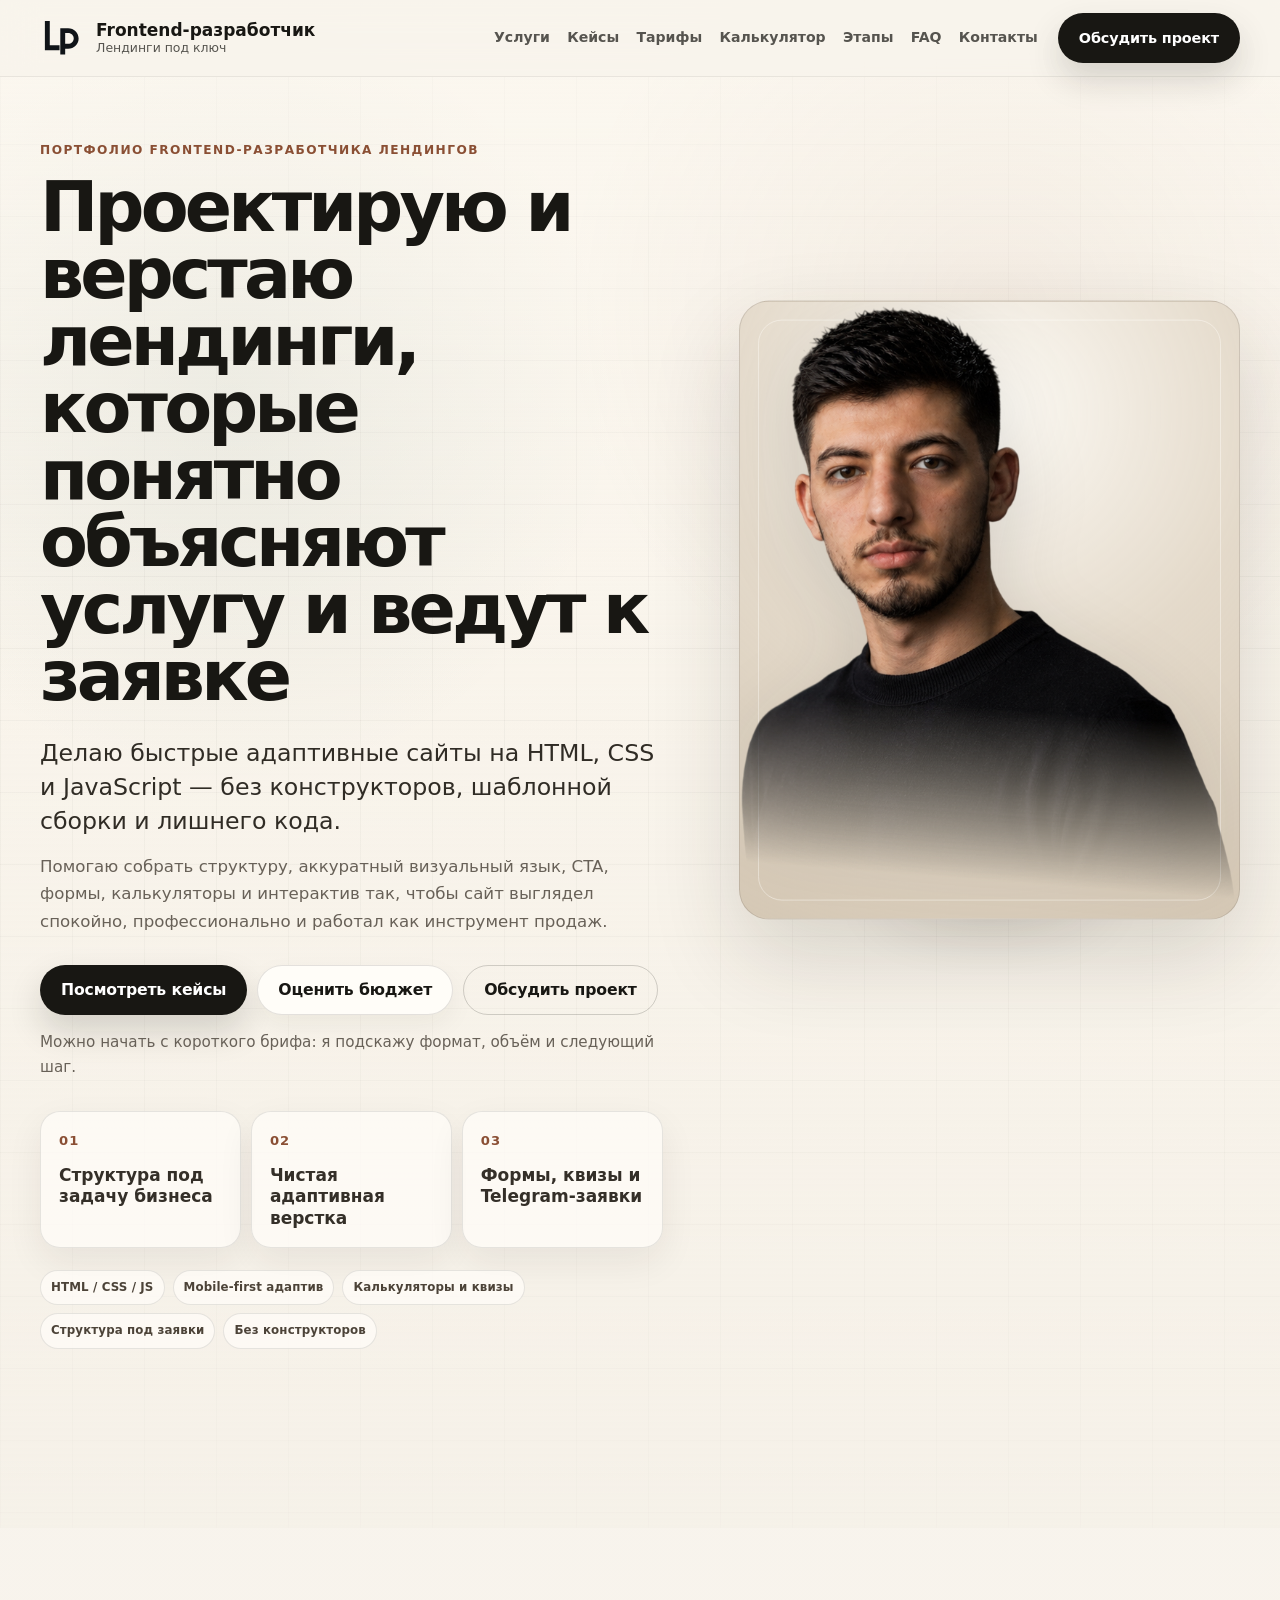
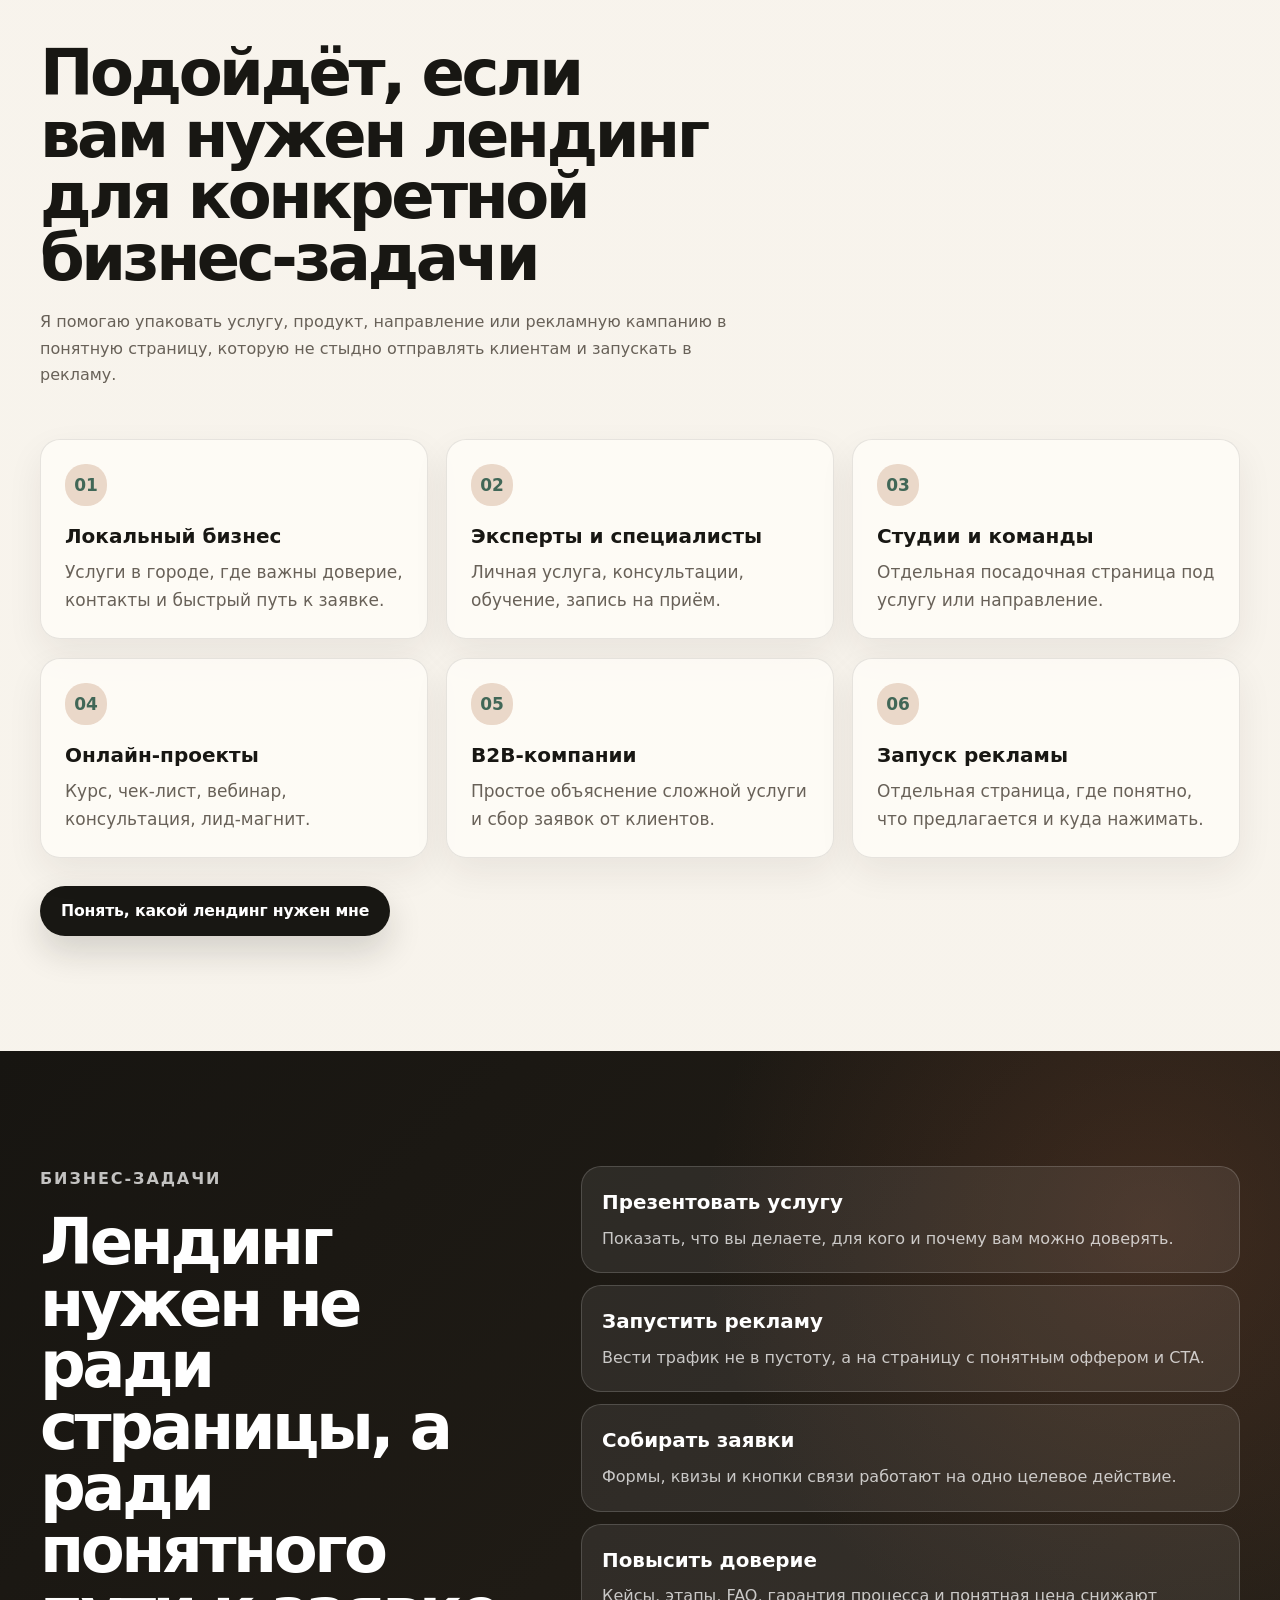
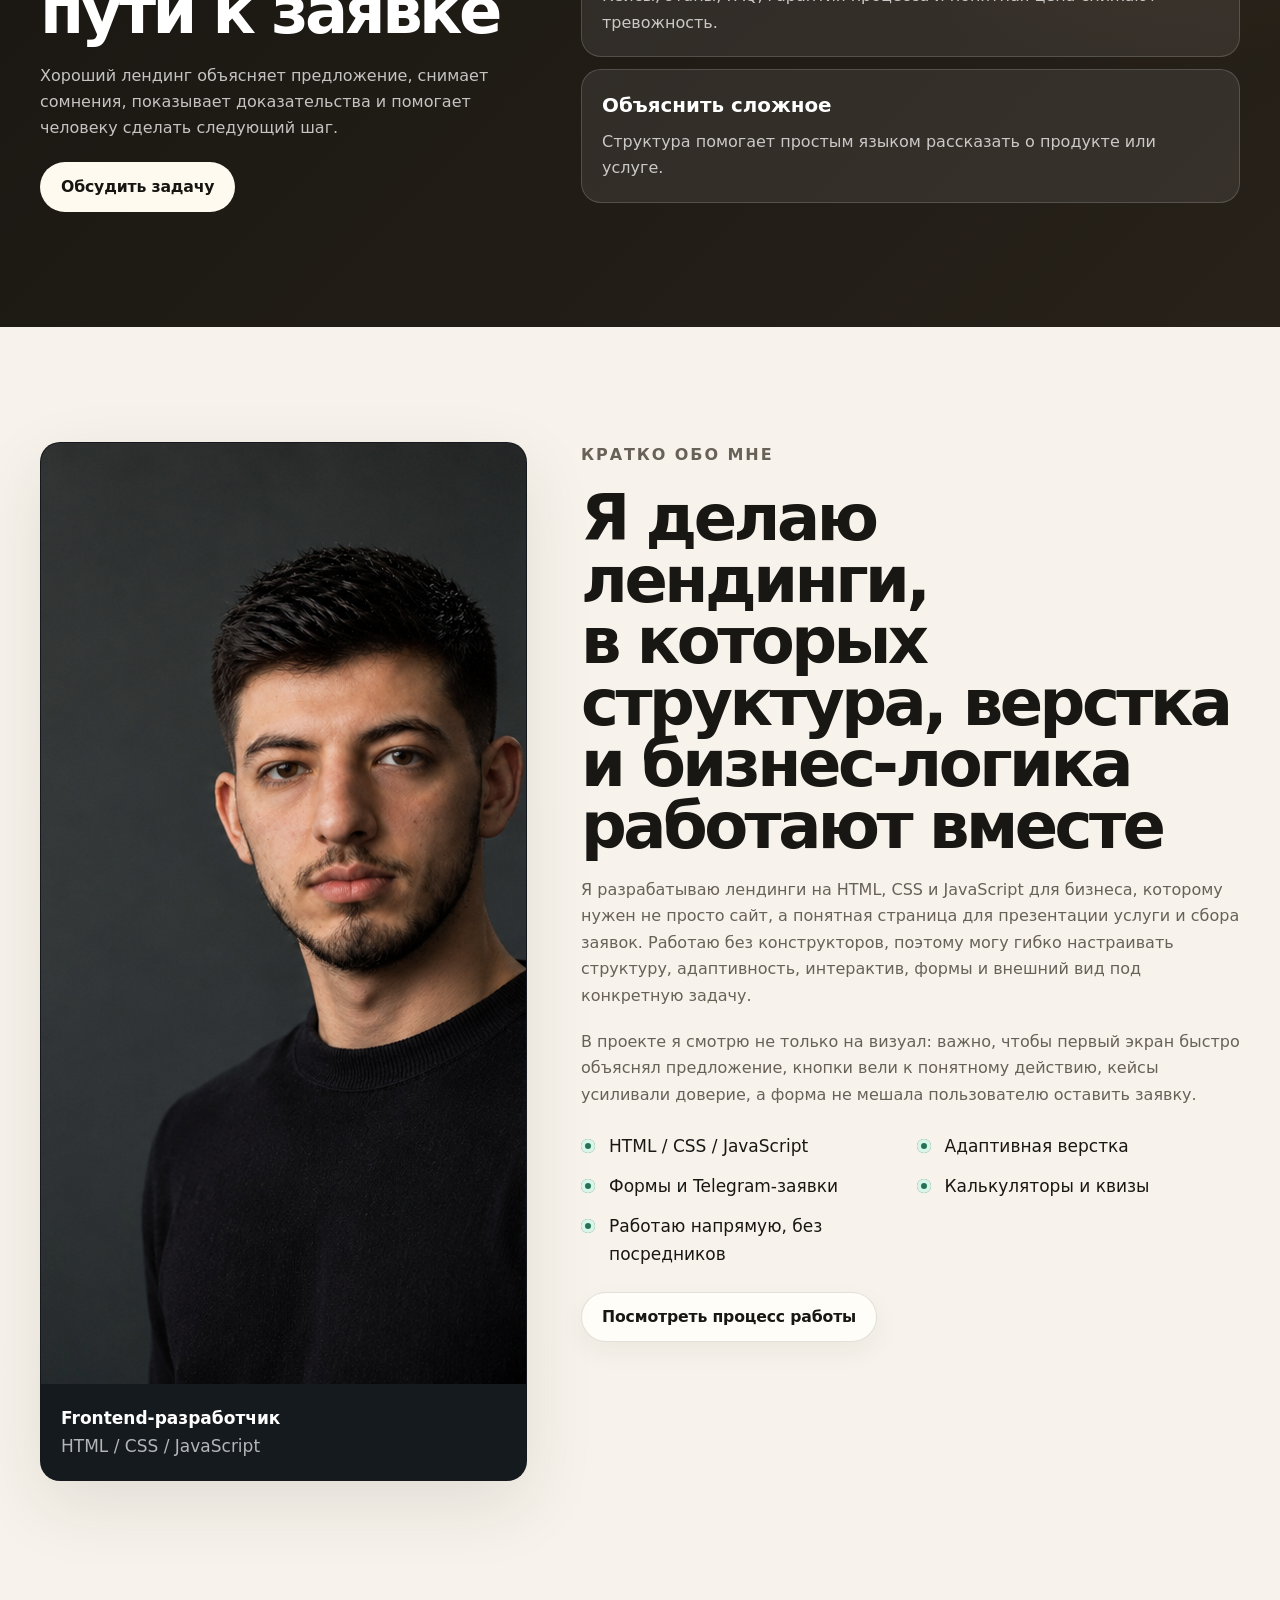
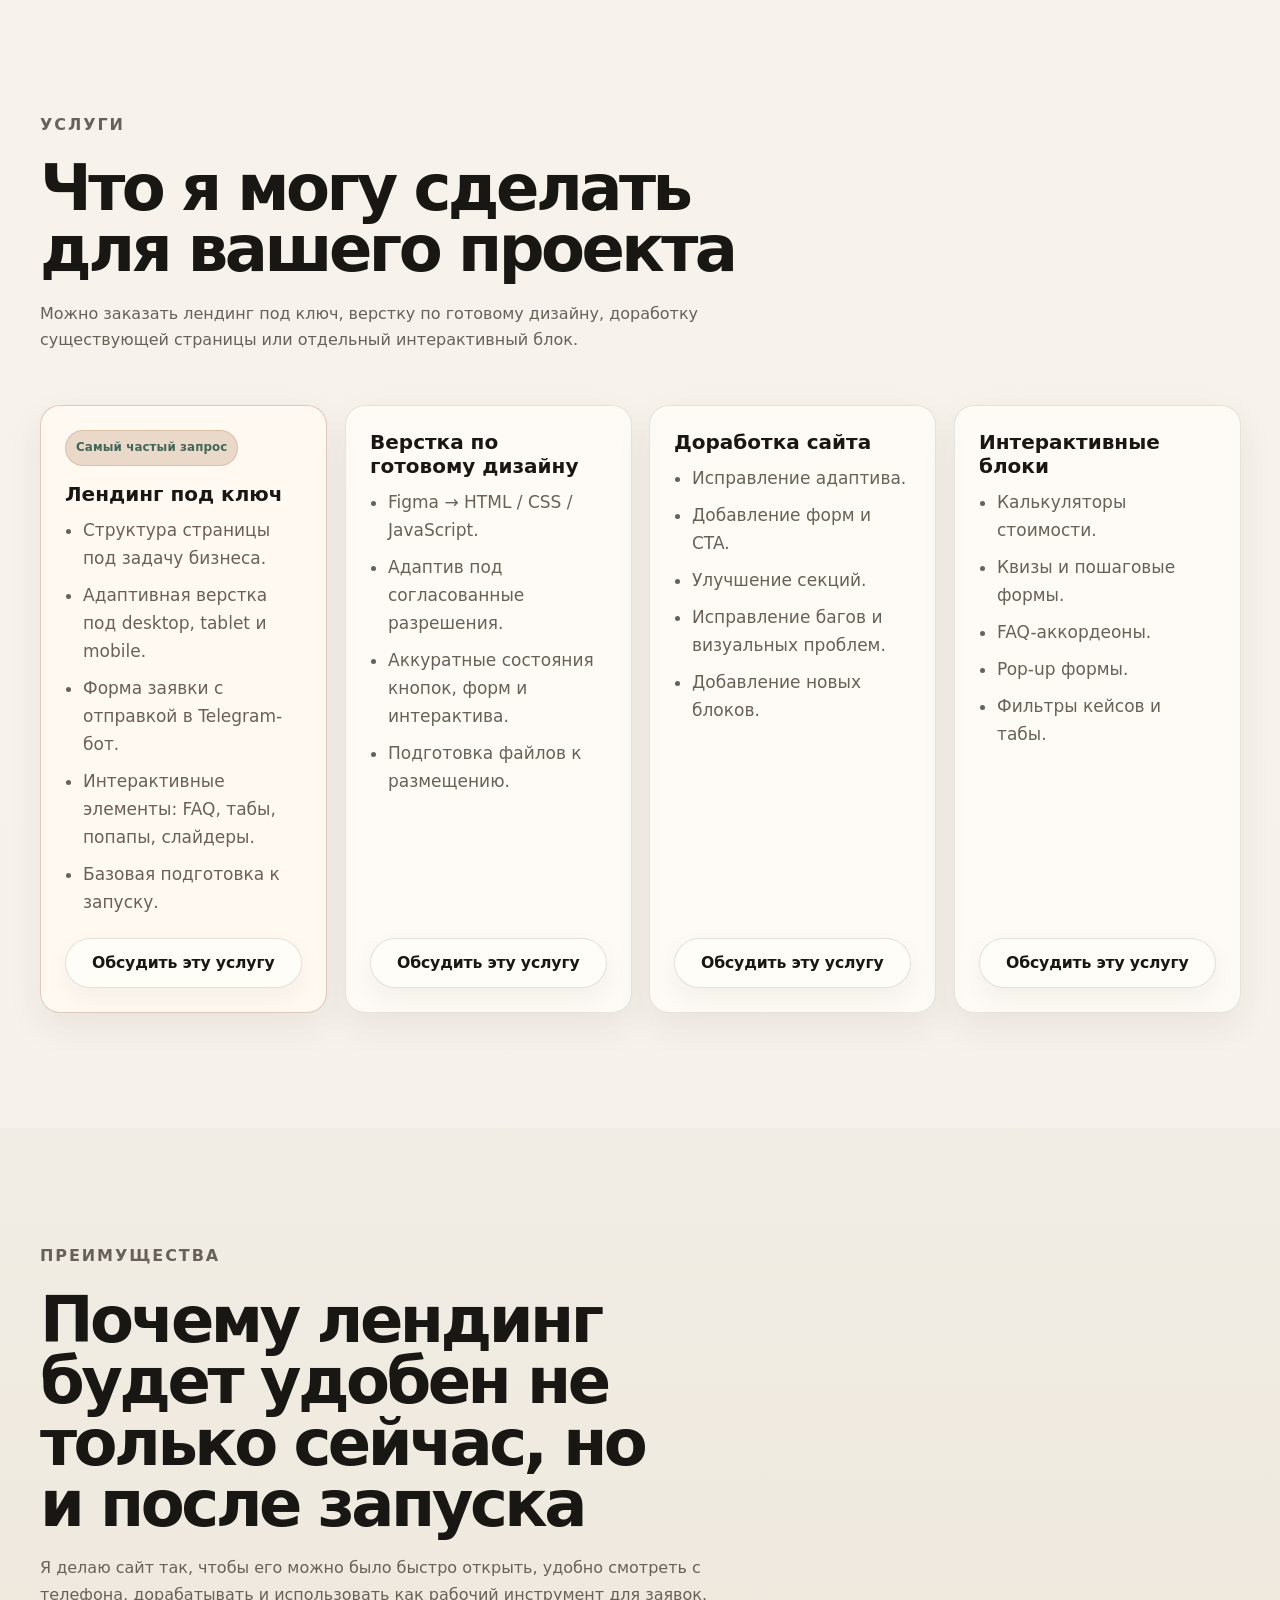
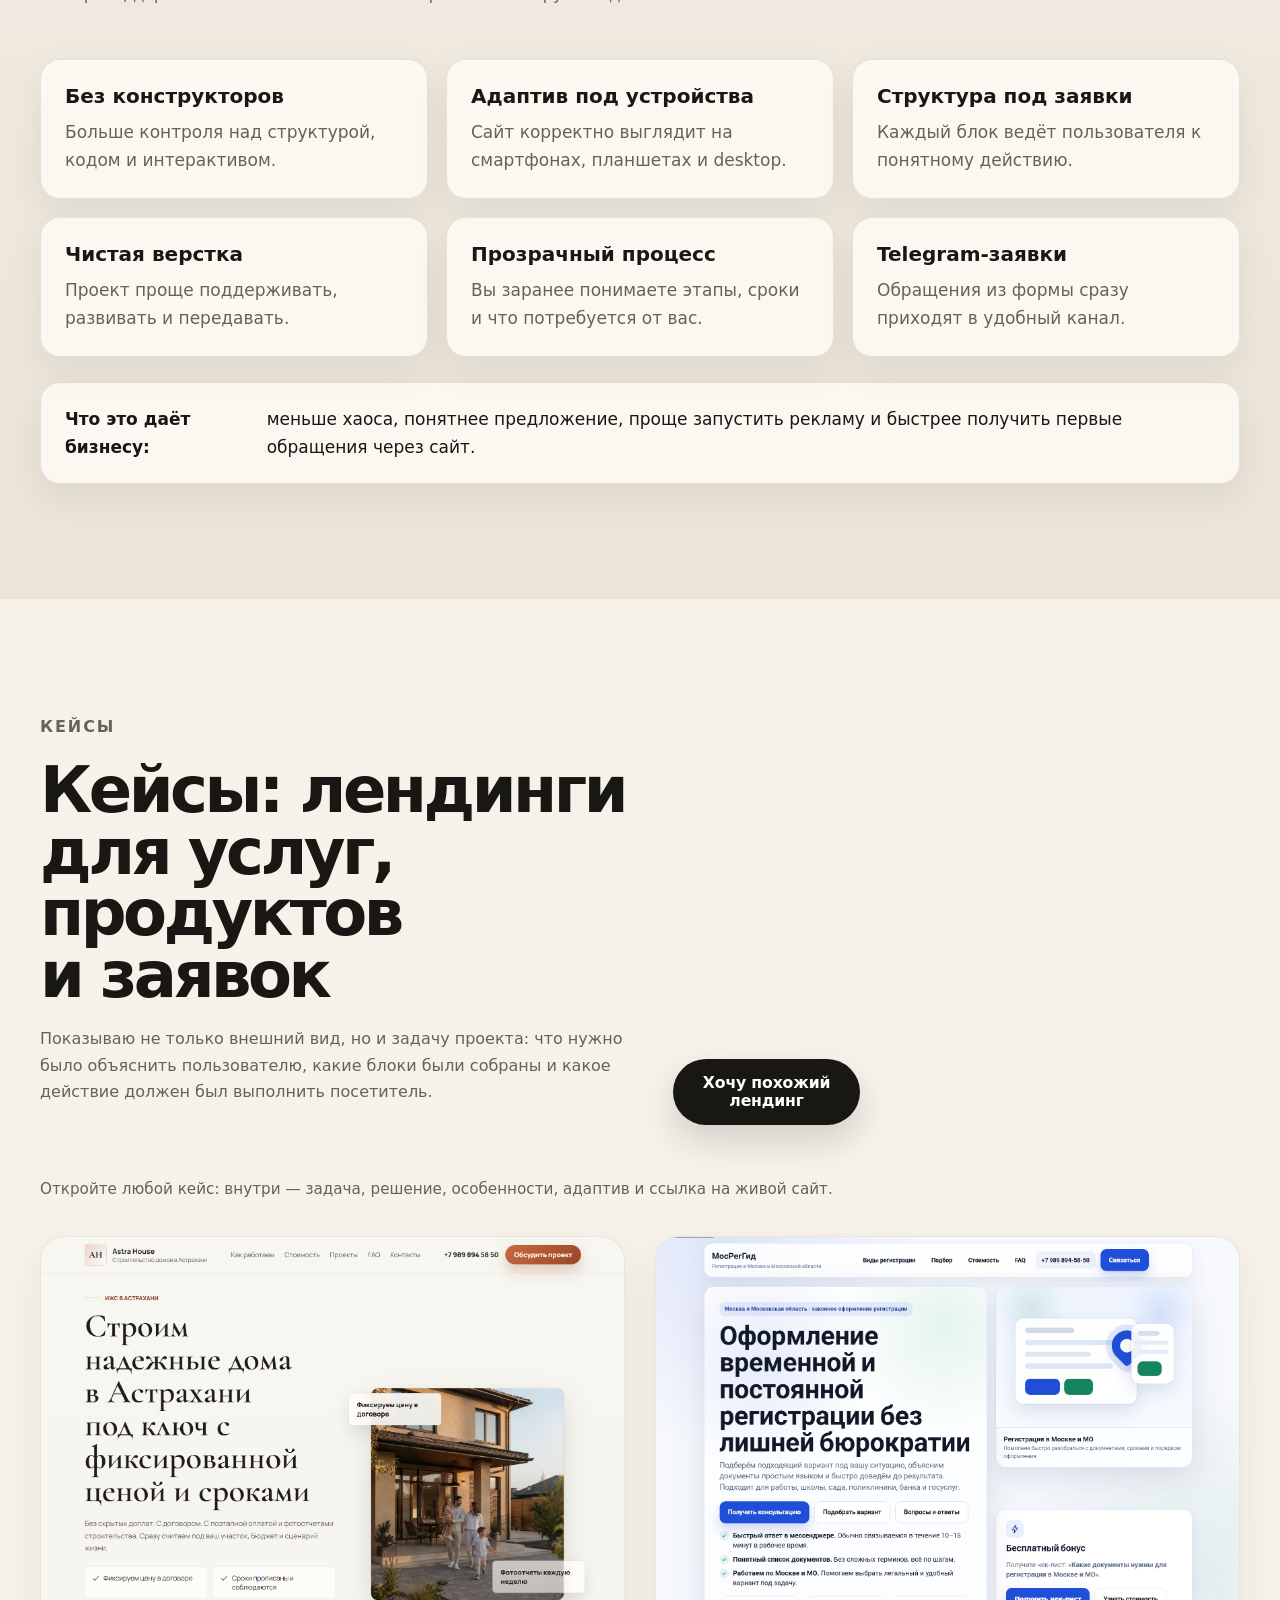
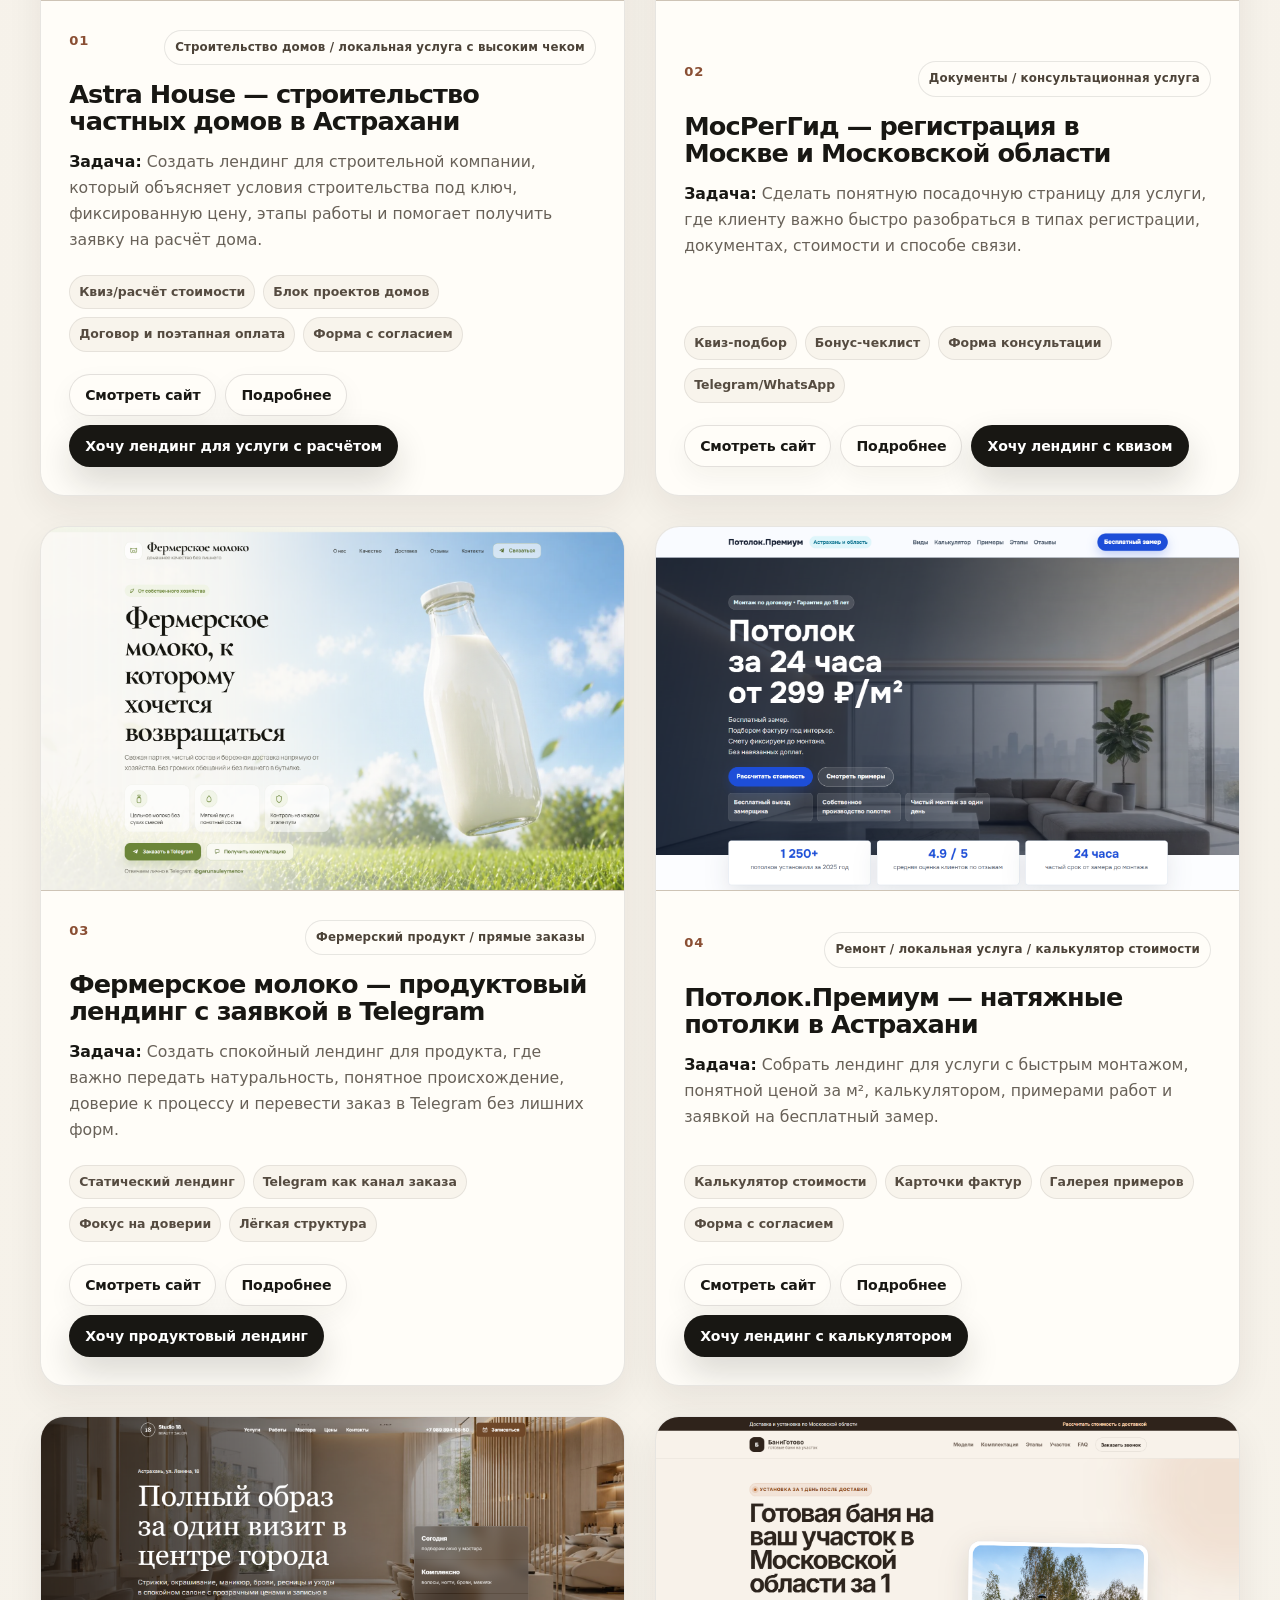
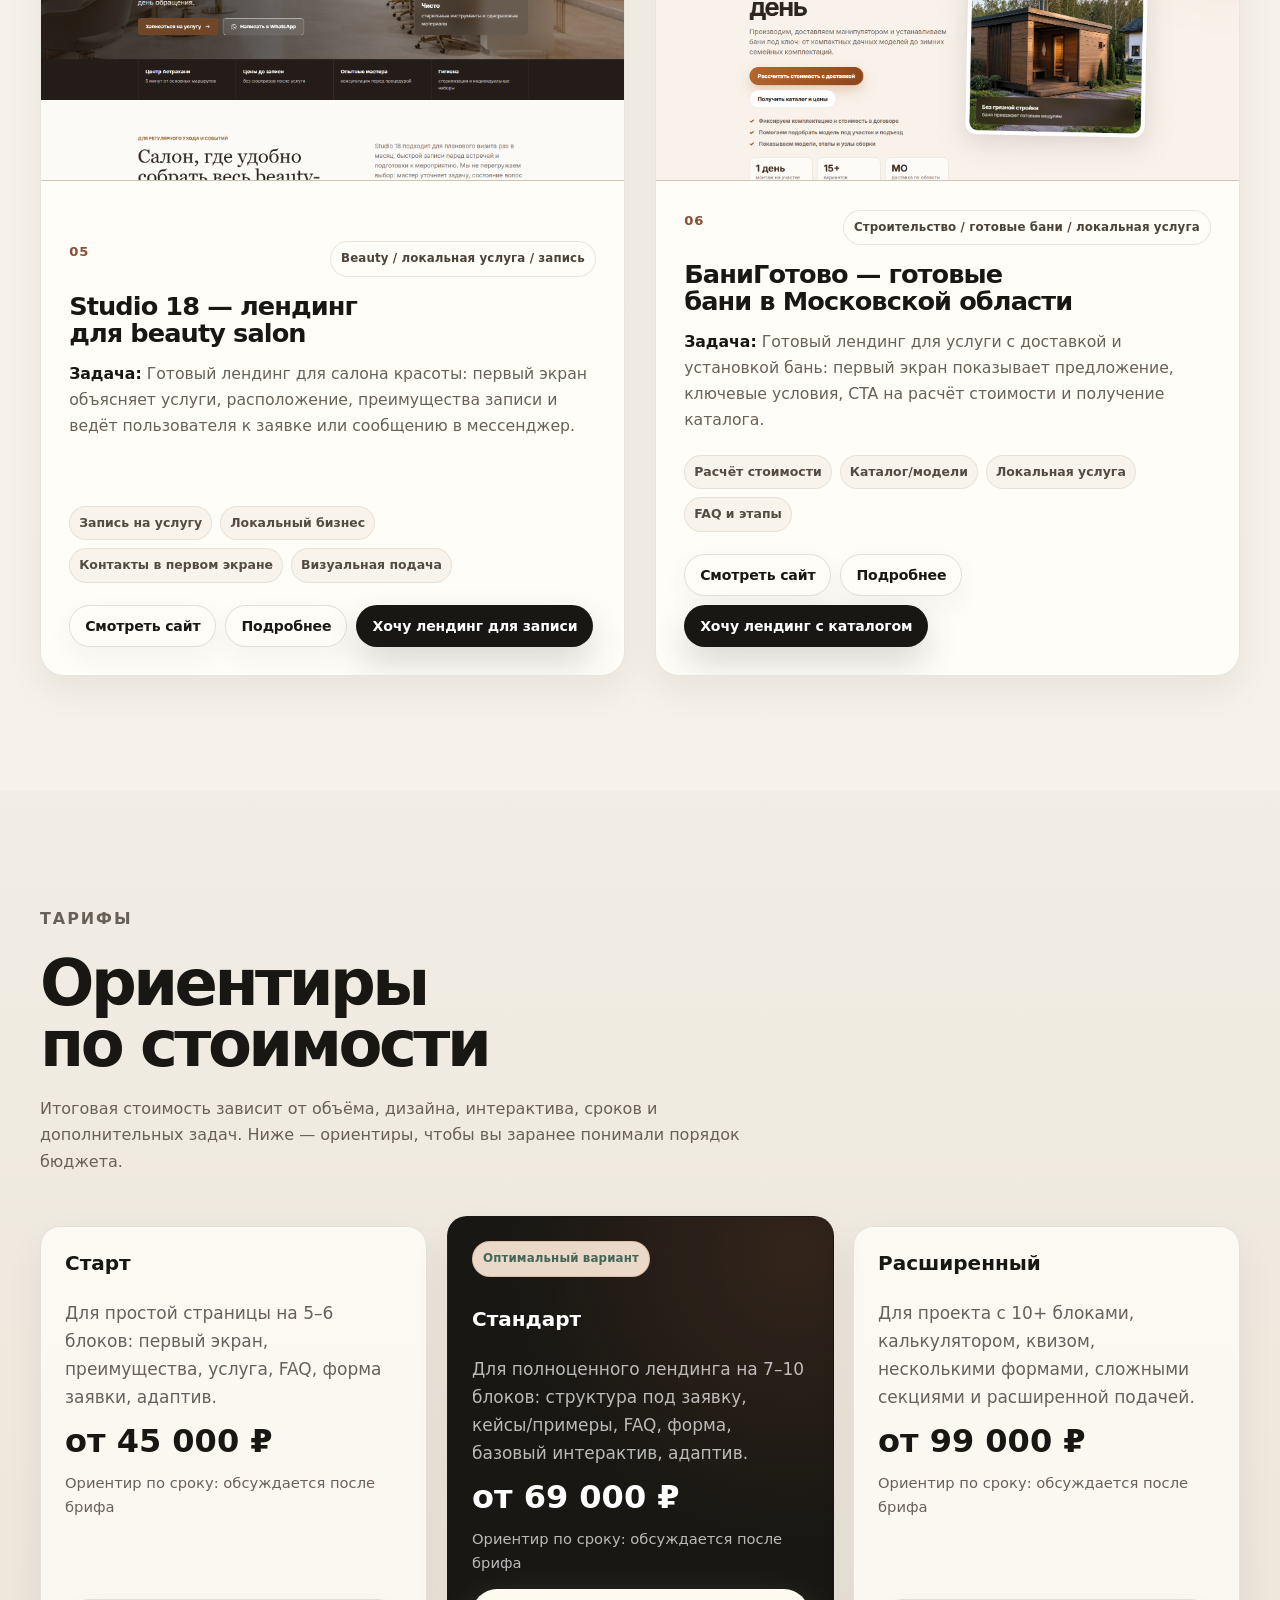
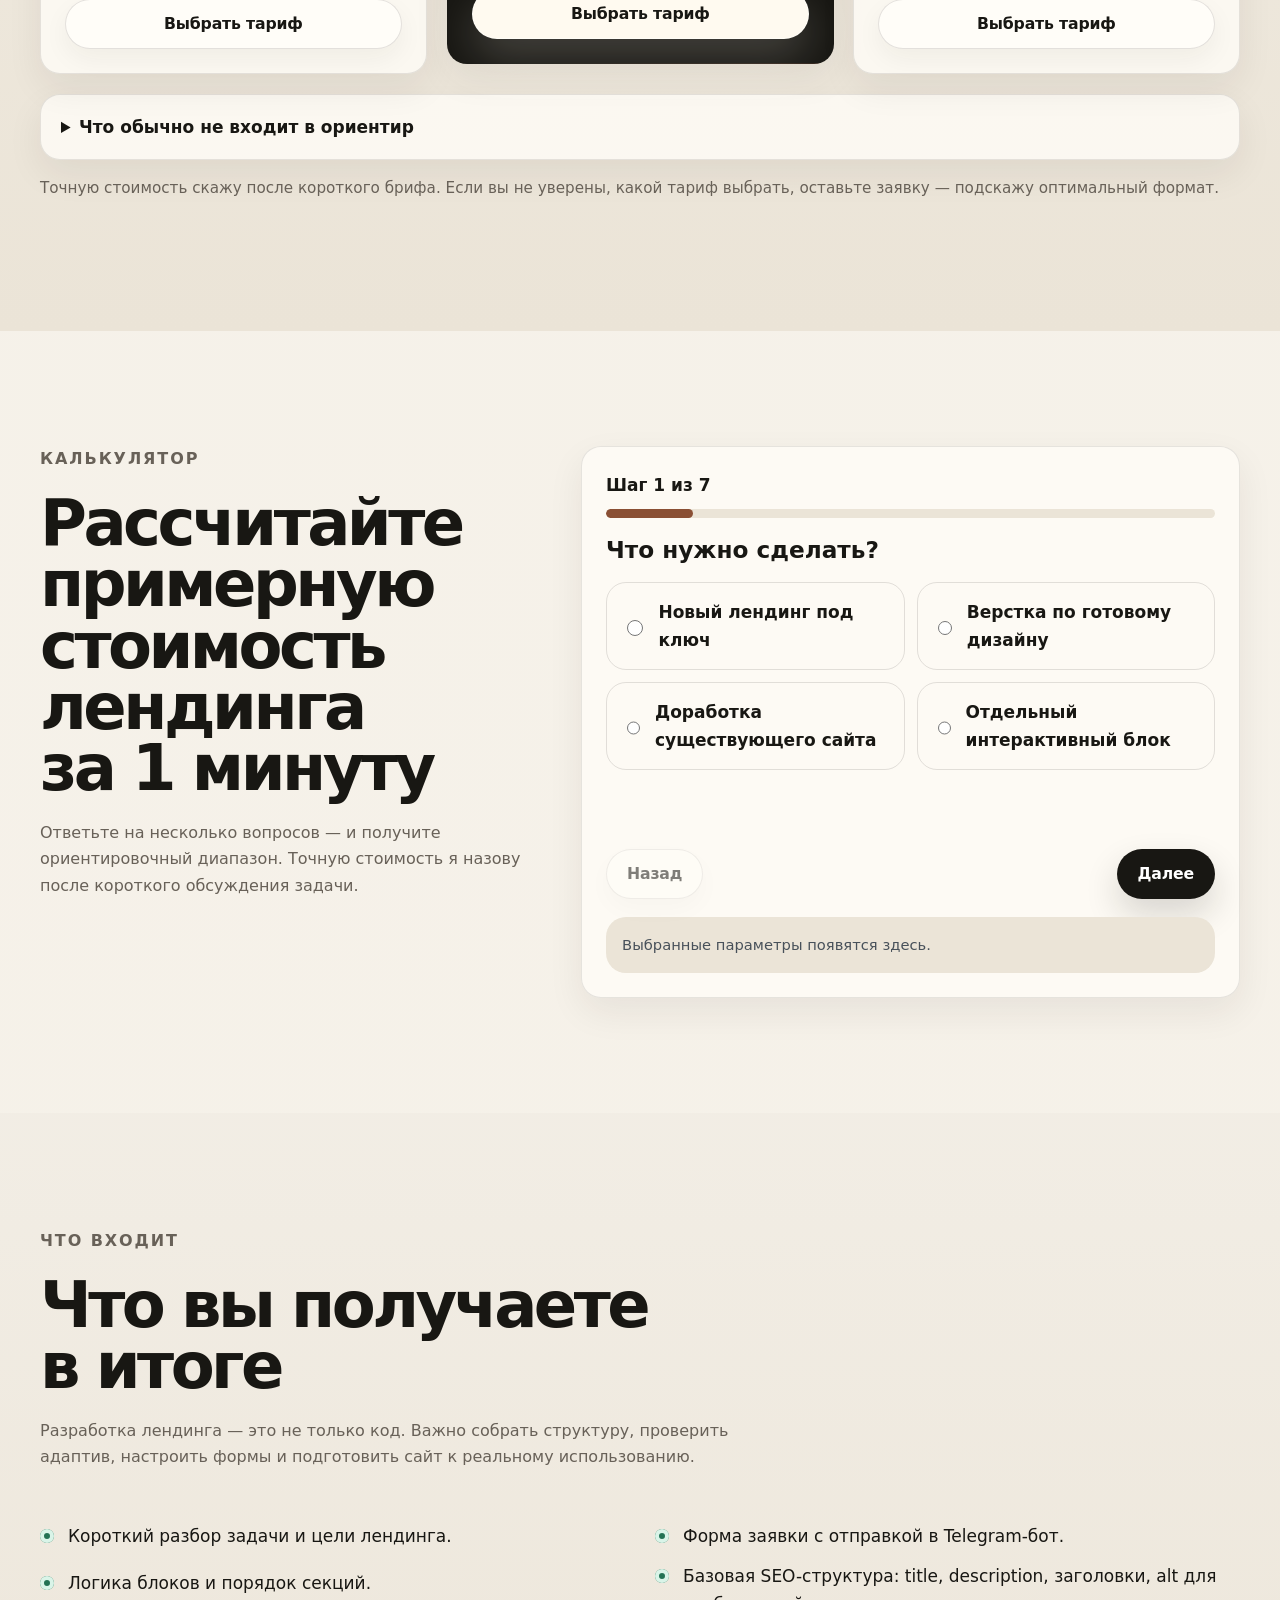
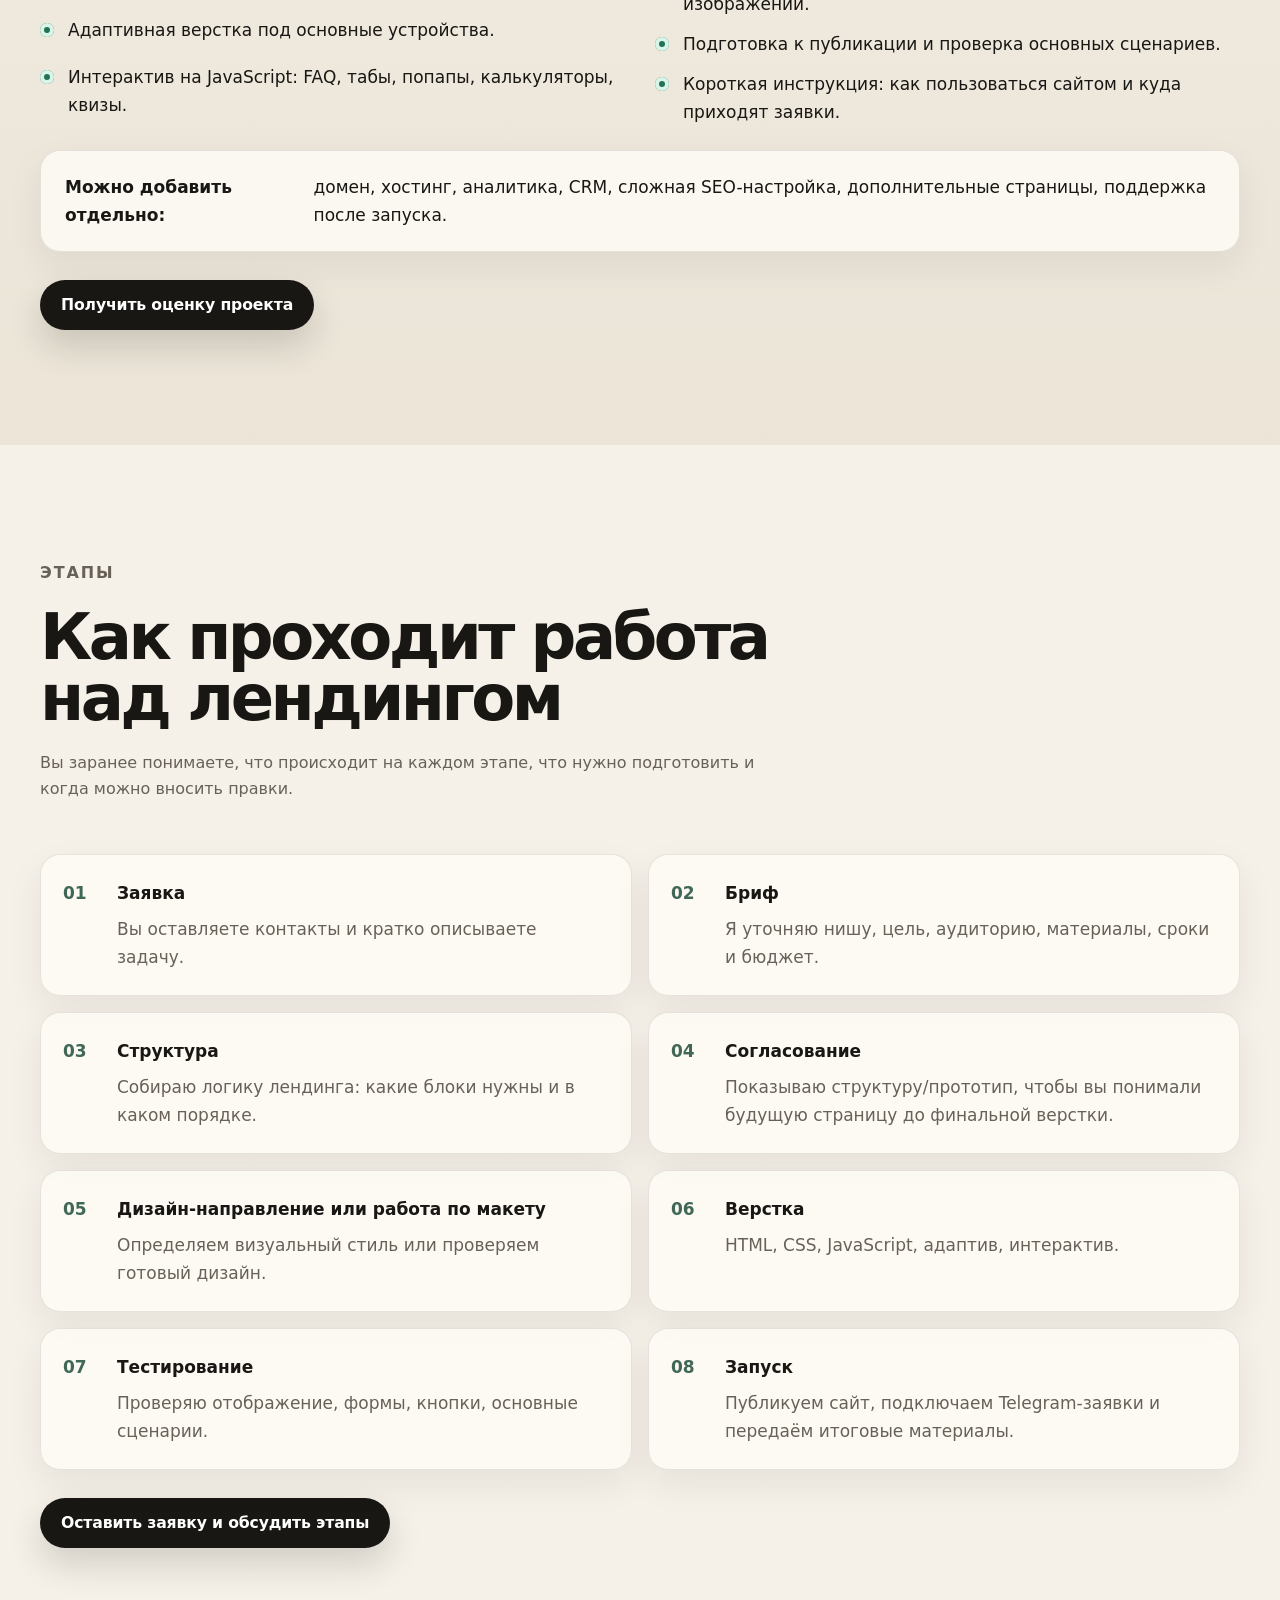
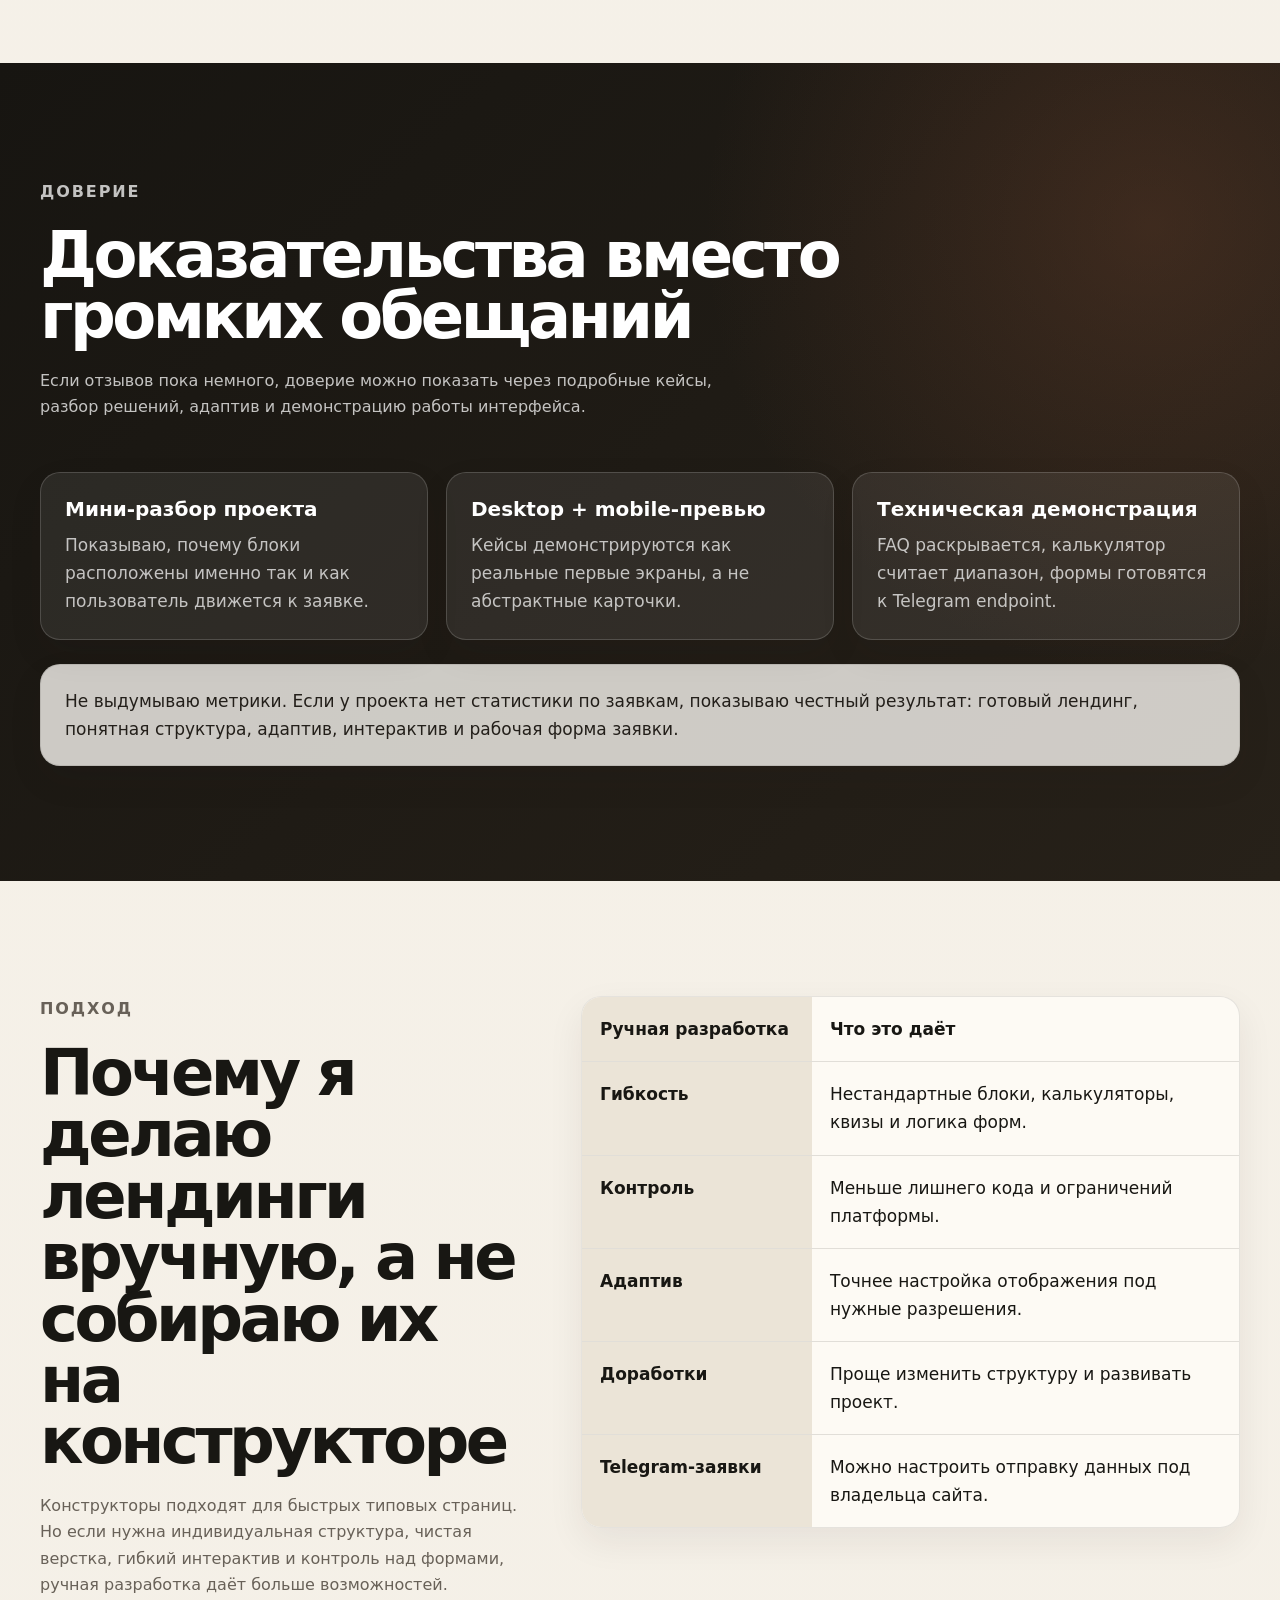
==== index.html @ a2753067 "Initial portfolio site" ====
<!doctype html>
<html lang="ru">
  <head>
    <meta charset="utf-8">
    <meta name="viewport" content="width=device-width, initial-scale=1">
    <title>Frontend-разработчик лендингов — сайты под ключ на HTML, CSS и JavaScript</title>
    <meta name="description" content="Быстрые адаптивные лендинги под ключ для малого и среднего бизнеса: структура под заявки, чистая верстка, формы в Telegram, калькуляторы и интерактив.">
    <meta property="og:title" content="Frontend-разработчик лендингов — сайты под ключ для бизнеса">
    <meta property="og:description" content="Разрабатываю быстрые адаптивные сайты на HTML, CSS и JavaScript без конструкторов и лишнего кода.">
    <meta property="og:type" content="website">
    <meta property="og:url" content="/">
    <meta property="og:image" content="hero-img/hero-img.png">
    <meta name="theme-color" content="#101418">
    <link rel="icon" type="image/svg+xml" href="assets/favicon.svg">
    <link rel="icon" type="image/png" sizes="32x32" href="assets/favicon-32x32.png">
    <link rel="icon" type="image/png" sizes="16x16" href="assets/favicon-16x16.png">
    <link rel="apple-touch-icon" href="assets/apple-touch-icon.png">
    <link rel="stylesheet" href="css/style.css">
    <script type="application/ld+json">
      {
        "@context": "https://schema.org",
        "@type": "ProfessionalService",
        "name": "Frontend-разработчик лендингов",
        "description": "Разработка быстрых адаптивных лендингов на HTML, CSS и JavaScript для заявок и презентации бизнеса.",
        "url": "/",
        "areaServed": "Онлайн",
        "sameAs": []
      }
    </script>
  </head>
  <body>
    <a class="skip-link" href="#main">Перейти к содержимому</a>

    <header class="site-header" data-header>
      <div class="container header__inner">
        <a class="brand" href="#hero" aria-label="На первый экран">
          <img class="brand__logo" src="assets/logo-mark.svg" alt="" width="44" height="44">
          <span>
            <strong>Frontend-разработчик</strong>
            <small>Лендинги под ключ</small>
          </span>
        </a>
        <nav class="nav" data-nav aria-label="Основная навигация">
          <a href="#services">Услуги</a>
          <a href="#cases">Кейсы</a>
          <a href="#pricing">Тарифы</a>
          <a href="#calculator">Калькулятор</a>
          <a href="#process">Этапы</a>
          <a href="#faq">FAQ</a>
          <a href="#contacts">Контакты</a>
        </nav>
        <a class="btn btn--small btn--primary header__cta" href="#lead" data-cta="header">Обсудить проект</a>
        <button class="menu-toggle" type="button" aria-label="Открыть меню" aria-expanded="false" aria-controls="mobile-menu" data-menu-toggle>
          <span></span>
          <span></span>
        </button>
      </div>
      <div class="mobile-menu" id="mobile-menu" data-mobile-menu hidden>
        <a href="#services">Услуги</a>
        <a href="#cases">Кейсы</a>
        <a href="#pricing">Тарифы</a>
        <a href="#calculator">Калькулятор</a>
        <a href="#process">Этапы</a>
        <a href="#faq">FAQ</a>
        <a href="#contacts">Контакты</a>
        <a class="btn btn--primary" href="#lead" data-cta="mobile_menu">Обсудить проект</a>
      </div>
    </header>

    <main id="main">
      <section class="hero section" id="hero" data-section>
        <div class="container hero__grid">
          <div class="hero__content">
            <p class="section-kicker">Портфолио frontend-разработчика лендингов</p>
            <h1>Проектирую и верстаю лендинги, которые понятно объясняют услугу и ведут к заявке</h1>
            <p class="hero__lead">Делаю быстрые адаптивные сайты на HTML, CSS и JavaScript — без конструкторов, шаблонной сборки и лишнего кода.</p>
            <p class="hero__note">Помогаю собрать структуру, аккуратный визуальный язык, CTA, формы, калькуляторы и интерактив так, чтобы сайт выглядел спокойно, профессионально и работал как инструмент продаж.</p>
            <div class="hero__actions" aria-label="Основные действия">
              <a class="btn btn--primary" href="#cases" data-cta="hero_cases">Посмотреть кейсы</a>
              <a class="btn btn--secondary" href="#calculator" data-cta="hero_calculator">Оценить бюджет</a>
              <a class="btn btn--ghost" href="#lead" data-cta="hero_discuss">Обсудить проект</a>
            </div>
            <p class="microcopy">Можно начать с короткого брифа: я подскажу формат, объём и следующий шаг.</p>
            <ul class="hero__stats" aria-label="Как строится работа">
              <li><strong>01</strong><span>Структура под задачу бизнеса</span></li>
              <li><strong>02</strong><span>Чистая адаптивная верстка</span></li>
              <li><strong>03</strong><span>Формы, квизы и Telegram-заявки</span></li>
            </ul>
            <ul class="badge-list" aria-label="Ключевые навыки и форматы">
              <li>HTML / CSS / JS</li>
              <li>Mobile-first адаптив</li>
              <li>Калькуляторы и квизы</li>
              <li>Структура под заявки</li>
              <li>Без конструкторов</li>
            </ul>
          </div>
          <div class="hero__media" aria-label="Портрет и краткое описание подхода">
            <figure class="hero__portrait-wrap">
              <img class="hero__portrait" src="hero-img/hero-img-soft.png" alt="Разработчик лендингов" width="687" height="849" fetchpriority="high">
            </figure>
          </div>
        </div>
      </section>

      <section class="section" id="audience" data-section>
        <div class="container">
          <div class="section-head">
            <h2>Подойдёт, если вам нужен лендинг для конкретной бизнес-задачи</h2>
            <p>Я помогаю упаковать услугу, продукт, направление или рекламную кампанию в понятную страницу, которую не стыдно отправлять клиентам и запускать в рекламу.</p>
          </div>
          <div class="grid grid--3">
            <button class="info-card as-button" type="button" data-prefill="service_type" data-value="Локальный бизнес">
              <span class="icon">01</span>
              <h3>Локальный бизнес</h3>
              <p>Услуги в городе, где важны доверие, контакты и быстрый путь к заявке.</p>
            </button>
            <button class="info-card as-button" type="button" data-prefill="service_type" data-value="Эксперты и специалисты">
              <span class="icon">02</span>
              <h3>Эксперты и специалисты</h3>
              <p>Личная услуга, консультации, обучение, запись на приём.</p>
            </button>
            <button class="info-card as-button" type="button" data-prefill="service_type" data-value="Студии и команды">
              <span class="icon">03</span>
              <h3>Студии и команды</h3>
              <p>Отдельная посадочная страница под услугу или направление.</p>
            </button>
            <button class="info-card as-button" type="button" data-prefill="service_type" data-value="Онлайн-проект">
              <span class="icon">04</span>
              <h3>Онлайн-проекты</h3>
              <p>Курс, чек-лист, вебинар, консультация, лид-магнит.</p>
            </button>
            <button class="info-card as-button" type="button" data-prefill="service_type" data-value="B2B-компания">
              <span class="icon">05</span>
              <h3>B2B-компании</h3>
              <p>Простое объяснение сложной услуги и сбор заявок от клиентов.</p>
            </button>
            <button class="info-card as-button" type="button" data-prefill="source_cta" data-value="Запуск рекламы">
              <span class="icon">06</span>
              <h3>Запуск рекламы</h3>
              <p>Отдельная страница, где понятно, что предлагается и куда нажимать.</p>
            </button>
          </div>
          <div class="section-cta">
            <a class="btn btn--primary" href="#calculator" data-cta="audience_calculator">Понять, какой лендинг нужен мне</a>
          </div>
        </div>
      </section>

      <section class="section section--dark" id="tasks" data-section>
        <div class="container split">
          <div>
            <p class="section-kicker">Бизнес-задачи</p>
            <h2>Лендинг нужен не ради страницы, а ради понятного пути к заявке</h2>
            <p>Хороший лендинг объясняет предложение, снимает сомнения, показывает доказательства и помогает человеку сделать следующий шаг.</p>
            <a class="btn btn--light" href="#lead" data-cta="task_block">Обсудить задачу</a>
          </div>
          <div class="task-list">
            <article><h3>Презентовать услугу</h3><p>Показать, что вы делаете, для кого и почему вам можно доверять.</p></article>
            <article><h3>Запустить рекламу</h3><p>Вести трафик не в пустоту, а на страницу с понятным оффером и CTA.</p></article>
            <article><h3>Собирать заявки</h3><p>Формы, квизы и кнопки связи работают на одно целевое действие.</p></article>
            <article><h3>Повысить доверие</h3><p>Кейсы, этапы, FAQ, гарантия процесса и понятная цена снижают тревожность.</p></article>
            <article><h3>Объяснить сложное</h3><p>Структура помогает простым языком рассказать о продукте или услуге.</p></article>
          </div>
        </div>
      </section>

      <section class="section" id="about" data-section>
        <div class="container about">
          <div class="profile-card">
            <img src="hero-img/hero-img.png" alt="Портрет разработчика лендингов" width="1672" height="941" loading="lazy">
            <div>
              <strong>Frontend-разработчик</strong>
              <span>HTML / CSS / JavaScript</span>
            </div>
          </div>
          <div>
            <p class="section-kicker">Кратко обо мне</p>
            <h2>Я делаю лендинги, в которых структура, верстка и бизнес-логика работают вместе</h2>
            <p>Я разрабатываю лендинги на HTML, CSS и JavaScript для бизнеса, которому нужен не просто сайт, а понятная страница для презентации услуги и сбора заявок. Работаю без конструкторов, поэтому могу гибко настраивать структуру, адаптивность, интерактив, формы и внешний вид под конкретную задачу.</p>
            <p>В проекте я смотрю не только на визуал: важно, чтобы первый экран быстро объяснял предложение, кнопки вели к понятному действию, кейсы усиливали доверие, а форма не мешала пользователю оставить заявку.</p>
            <ul class="check-list check-list--inline">
              <li>HTML / CSS / JavaScript</li>
              <li>Адаптивная верстка</li>
              <li>Формы и Telegram-заявки</li>
              <li>Калькуляторы и квизы</li>
              <li>Работаю напрямую, без посредников</li>
            </ul>
            <a class="btn btn--secondary" href="#process" data-cta="about_process">Посмотреть процесс работы</a>
          </div>
        </div>
      </section>

      <section class="section" id="services" data-section>
        <div class="container">
          <div class="section-head">
            <p class="section-kicker">Услуги</p>
            <h2>Что я могу сделать для вашего проекта</h2>
            <p>Можно заказать лендинг под ключ, верстку по готовому дизайну, доработку существующей страницы или отдельный интерактивный блок.</p>
          </div>
          <div class="grid grid--4">
            <article class="service-card featured">
              <span class="label">Самый частый запрос</span>
              <h3>Лендинг под ключ</h3>
              <ul>
                <li>Структура страницы под задачу бизнеса.</li>
                <li>Адаптивная верстка под desktop, tablet и mobile.</li>
                <li>Форма заявки с отправкой в Telegram-бот.</li>
                <li>Интерактивные элементы: FAQ, табы, попапы, слайдеры.</li>
                <li>Базовая подготовка к запуску.</li>
              </ul>
              <button class="btn btn--secondary" type="button" data-prefill="service_type" data-value="Лендинг под ключ">Обсудить эту услугу</button>
            </article>
            <article class="service-card">
              <h3>Верстка по готовому дизайну</h3>
              <ul>
                <li>Figma → HTML / CSS / JavaScript.</li>
                <li>Адаптив под согласованные разрешения.</li>
                <li>Аккуратные состояния кнопок, форм и интерактива.</li>
                <li>Подготовка файлов к размещению.</li>
              </ul>
              <button class="btn btn--secondary" type="button" data-prefill="service_type" data-value="Верстка по готовому дизайну">Обсудить эту услугу</button>
            </article>
            <article class="service-card">
              <h3>Доработка сайта</h3>
              <ul>
                <li>Исправление адаптива.</li>
                <li>Добавление форм и CTA.</li>
                <li>Улучшение секций.</li>
                <li>Исправление багов и визуальных проблем.</li>
                <li>Добавление новых блоков.</li>
              </ul>
              <button class="btn btn--secondary" type="button" data-prefill="service_type" data-value="Доработка сайта">Обсудить эту услугу</button>
            </article>
            <article class="service-card">
              <h3>Интерактивные блоки</h3>
              <ul>
                <li>Калькуляторы стоимости.</li>
                <li>Квизы и пошаговые формы.</li>
                <li>FAQ-аккордеоны.</li>
                <li>Pop-up формы.</li>
                <li>Фильтры кейсов и табы.</li>
              </ul>
              <button class="btn btn--secondary" type="button" data-prefill="service_type" data-value="Интерактивный блок">Обсудить эту услугу</button>
            </article>
          </div>
        </div>
      </section>

      <section class="section section--muted" id="advantages" data-section>
        <div class="container">
          <div class="section-head">
            <p class="section-kicker">Преимущества</p>
            <h2>Почему лендинг будет удобен не только сейчас, но и после запуска</h2>
            <p>Я делаю сайт так, чтобы его можно было быстро открыть, удобно смотреть с телефона, дорабатывать и использовать как рабочий инструмент для заявок.</p>
          </div>
          <div class="grid grid--3">
            <article class="info-card"><h3>Без конструкторов</h3><p>Больше контроля над структурой, кодом и интерактивом.</p></article>
            <article class="info-card"><h3>Адаптив под устройства</h3><p>Сайт корректно выглядит на смартфонах, планшетах и desktop.</p></article>
            <article class="info-card"><h3>Структура под заявки</h3><p>Каждый блок ведёт пользователя к понятному действию.</p></article>
            <article class="info-card"><h3>Чистая верстка</h3><p>Проект проще поддерживать, развивать и передавать.</p></article>
            <article class="info-card"><h3>Прозрачный процесс</h3><p>Вы заранее понимаете этапы, сроки и что потребуется от вас.</p></article>
            <article class="info-card"><h3>Telegram-заявки</h3><p>Обращения из формы сразу приходят в удобный канал.</p></article>
          </div>
          <div class="business-result">
            <strong>Что это даёт бизнесу:</strong>
            <span>меньше хаоса, понятнее предложение, проще запустить рекламу и быстрее получить первые обращения через сайт.</span>
          </div>
        </div>
      </section>

      <section class="section" id="cases" data-section>
        <div class="container">
          <div class="section-head section-head--row">
            <div>
              <p class="section-kicker">Кейсы</p>
              <h2>Кейсы: лендинги для услуг, продуктов и заявок</h2>
              <p>Показываю не только внешний вид, но и задачу проекта: что нужно было объяснить пользователю, какие блоки были собраны и какое действие должен был выполнить посетитель.</p>
            </div>
            <a class="btn btn--primary" href="#lead" data-cta="cases_general">Хочу похожий лендинг</a>
          </div>
          <p class="section-caption">Откройте любой кейс: внутри — задача, решение, особенности, адаптив и ссылка на живой сайт.</p>
          <div class="cases-grid" data-cases-grid></div>
        </div>
      </section>

      <section class="section section--muted" id="pricing" data-section>
        <div class="container">
          <div class="section-head">
            <p class="section-kicker">Тарифы</p>
            <h2>Ориентиры по стоимости</h2>
            <p>Итоговая стоимость зависит от объёма, дизайна, интерактива, сроков и дополнительных задач. Ниже — ориентиры, чтобы вы заранее понимали порядок бюджета.</p>
          </div>
          <div class="pricing-grid">
            <article class="price-card">
              <h3>Старт</h3>
              <p>Для простой страницы на 5–6 блоков: первый экран, преимущества, услуга, FAQ, форма заявки, адаптив.</p>
              <strong>от 45 000 ₽</strong>
              <span>Ориентир по сроку: обсуждается после брифа</span>
              <button class="btn btn--secondary" type="button" data-prefill="selected_tariff" data-value="Старт">Выбрать тариф</button>
            </article>
            <article class="price-card price-card--featured">
              <span class="label">Оптимальный вариант</span>
              <h3>Стандарт</h3>
              <p>Для полноценного лендинга на 7–10 блоков: структура под заявку, кейсы/примеры, FAQ, форма, базовый интерактив, адаптив.</p>
              <strong>от 69 000 ₽</strong>
              <span>Ориентир по сроку: обсуждается после брифа</span>
              <button class="btn btn--primary" type="button" data-prefill="selected_tariff" data-value="Стандарт">Выбрать тариф</button>
            </article>
            <article class="price-card">
              <h3>Расширенный</h3>
              <p>Для проекта с 10+ блоками, калькулятором, квизом, несколькими формами, сложными секциями и расширенной подачей.</p>
              <strong>от 99 000 ₽</strong>
              <span>Ориентир по сроку: обсуждается после брифа</span>
              <button class="btn btn--secondary" type="button" data-prefill="selected_tariff" data-value="Расширенный">Выбрать тариф</button>
            </article>
          </div>
          <details class="not-included">
            <summary>Что обычно не входит в ориентир</summary>
            <p>Домен, платный хостинг, платные шрифты/изображения, сложная SEO-настройка, CRM и дополнительные интеграции, если они не включены в задачу.</p>
          </details>
          <p class="section-caption">Точную стоимость скажу после короткого брифа. Если вы не уверены, какой тариф выбрать, оставьте заявку — подскажу оптимальный формат.</p>
        </div>
      </section>

      <section class="section" id="calculator" data-section>
        <div class="container calc-layout">
          <div>
            <p class="section-kicker">Калькулятор</p>
            <h2>Рассчитайте примерную стоимость лендинга за 1 минуту</h2>
            <p>Ответьте на несколько вопросов — и получите ориентировочный диапазон. Точную стоимость я назову после короткого обсуждения задачи.</p>
          </div>
          <form class="calculator" data-calculator novalidate>
            <div class="calc-progress" aria-live="polite">
              <span data-step-label>Шаг 1 из 7</span>
              <div class="progress-bar"><span data-progress-bar></span></div>
            </div>
            <div class="calc-step" data-step-container></div>
            <p class="field-error" data-calc-error aria-live="assertive"></p>
            <div class="calc-actions">
              <button class="btn btn--secondary" type="button" data-calc-back>Назад</button>
              <button class="btn btn--primary" type="button" data-calc-next>Далее</button>
            </div>
            <aside class="calc-summary" data-calc-summary aria-label="Сводка выбранных параметров"></aside>
          </form>
        </div>
      </section>

      <section class="section section--muted" id="included" data-section>
        <div class="container">
          <div class="section-head">
            <p class="section-kicker">Что входит</p>
            <h2>Что вы получаете в итоге</h2>
            <p>Разработка лендинга — это не только код. Важно собрать структуру, проверить адаптив, настроить формы и подготовить сайт к реальному использованию.</p>
          </div>
          <div class="included-grid">
            <ul class="check-list">
              <li>Короткий разбор задачи и цели лендинга.</li>
              <li>Логика блоков и порядок секций.</li>
              <li>Адаптивная верстка под основные устройства.</li>
              <li>Интерактив на JavaScript: FAQ, табы, попапы, калькуляторы, квизы.</li>
            </ul>
            <ul class="check-list">
              <li>Форма заявки с отправкой в Telegram-бот.</li>
              <li>Базовая SEO-структура: title, description, заголовки, alt для изображений.</li>
              <li>Подготовка к публикации и проверка основных сценариев.</li>
              <li>Короткая инструкция: как пользоваться сайтом и куда приходят заявки.</li>
            </ul>
          </div>
          <div class="business-result">
            <strong>Можно добавить отдельно:</strong>
            <span>домен, хостинг, аналитика, CRM, сложная SEO-настройка, дополнительные страницы, поддержка после запуска.</span>
          </div>
          <div class="section-cta">
            <a class="btn btn--primary" href="#lead" data-cta="included_estimate">Получить оценку проекта</a>
          </div>
        </div>
      </section>

      <section class="section" id="process" data-section>
        <div class="container">
          <div class="section-head">
            <p class="section-kicker">Этапы</p>
            <h2>Как проходит работа над лендингом</h2>
            <p>Вы заранее понимаете, что происходит на каждом этапе, что нужно подготовить и когда можно вносить правки.</p>
          </div>
          <ol class="timeline">
            <li><strong>Заявка</strong><span>Вы оставляете контакты и кратко описываете задачу.</span></li>
            <li><strong>Бриф</strong><span>Я уточняю нишу, цель, аудиторию, материалы, сроки и бюджет.</span></li>
            <li><strong>Структура</strong><span>Собираю логику лендинга: какие блоки нужны и в каком порядке.</span></li>
            <li><strong>Согласование</strong><span>Показываю структуру/прототип, чтобы вы понимали будущую страницу до финальной верстки.</span></li>
            <li><strong>Дизайн-направление или работа по макету</strong><span>Определяем визуальный стиль или проверяем готовый дизайн.</span></li>
            <li><strong>Верстка</strong><span>HTML, CSS, JavaScript, адаптив, интерактив.</span></li>
            <li><strong>Тестирование</strong><span>Проверяю отображение, формы, кнопки, основные сценарии.</span></li>
            <li><strong>Запуск</strong><span>Публикуем сайт, подключаем Telegram-заявки и передаём итоговые материалы.</span></li>
          </ol>
          <div class="section-cta">
            <a class="btn btn--primary" href="#lead" data-cta="process">Оставить заявку и обсудить этапы</a>
          </div>
        </div>
      </section>

      <section class="section section--dark" id="proof" data-section>
        <div class="container">
          <div class="section-head">
            <p class="section-kicker">Доверие</p>
            <h2>Доказательства вместо громких обещаний</h2>
            <p>Если отзывов пока немного, доверие можно показать через подробные кейсы, разбор решений, адаптив и демонстрацию работы интерфейса.</p>
          </div>
          <div class="grid grid--3">
            <article class="proof-card"><h3>Мини-разбор проекта</h3><p>Показываю, почему блоки расположены именно так и как пользователь движется к заявке.</p></article>
            <article class="proof-card"><h3>Desktop + mobile-превью</h3><p>Кейсы демонстрируются как реальные первые экраны, а не абстрактные карточки.</p></article>
            <article class="proof-card"><h3>Техническая демонстрация</h3><p>FAQ раскрывается, калькулятор считает диапазон, формы готовятся к Telegram endpoint.</p></article>
          </div>
          <div class="honest-note">Не выдумываю метрики. Если у проекта нет статистики по заявкам, показываю честный результат: готовый лендинг, понятная структура, адаптив, интерактив и рабочая форма заявки.</div>
        </div>
      </section>

      <section class="section" id="constructor" data-section>
        <div class="container compare">
          <div>
            <p class="section-kicker">Подход</p>
            <h2>Почему я делаю лендинги вручную, а не собираю их на конструкторе</h2>
            <p>Конструкторы подходят для быстрых типовых страниц. Но если нужна индивидуальная структура, чистая верстка, гибкий интерактив и контроль над формами, ручная разработка даёт больше возможностей.</p>
            <p class="muted-text">Если вам нужна совсем простая временная страница на пару дней, конструктор может быть достаточным. Если нужен рабочий лендинг под задачу бизнеса — лучше делать структуру и код осознанно.</p>
          </div>
          <div class="compare-table" role="table" aria-label="Сравнение конструктора и ручной разработки">
            <div role="row"><strong role="columnheader">Ручная разработка</strong><strong role="columnheader">Что это даёт</strong></div>
            <div role="row"><span>Гибкость</span><span>Нестандартные блоки, калькуляторы, квизы и логика форм.</span></div>
            <div role="row"><span>Контроль</span><span>Меньше лишнего кода и ограничений платформы.</span></div>
            <div role="row"><span>Адаптив</span><span>Точнее настройка отображения под нужные разрешения.</span></div>
            <div role="row"><span>Доработки</span><span>Проще изменить структуру и развивать проект.</span></div>
            <div role="row"><span>Telegram-заявки</span><span>Можно настроить отправку данных под владельца сайта.</span></div>
          </div>
        </div>
      </section>

      <section class="section section--muted" id="mini-audit" data-section>
        <div class="container mini-audit">
          <div>
            <p class="section-kicker">Мягкий старт</p>
            <h2>Не уверены, какой лендинг вам нужен?</h2>
            <p>Опишите идею, нишу и задачу — я подскажу, какие блоки стоит добавить, нужен ли калькулятор/квиз и какой формат будет оптимальным.</p>
            <p class="microcopy">Без навязчивых звонков. Отвечу в удобном формате и подскажу следующий шаг.</p>
          </div>
          <form class="form" data-lead-form data-form-type="Мини-аудит" novalidate>
            <input type="text" name="website" tabindex="-1" autocomplete="off" class="hp-field" aria-hidden="true">
            <label>Имя *<input name="name" autocomplete="name" required></label>
            <label>Telegram / телефон / email *<input name="contact" autocomplete="email" required></label>
            <label>Что хотите продвигать?<textarea name="message" rows="3"></textarea></label>
            <label>Есть ли сайт или референсы?<input name="references"></label>
            <label>Когда хотите запустить?<select name="deadline"><option>Срок обсуждается</option><option>Не срочно</option><option>В течение недели</option><option>В течение месяца</option></select></label>
            <label class="checkbox"><input type="checkbox" name="consent" required> <span>Я соглашаюсь на обработку персональных данных и ознакомлен(а) с <a href="privacy.html" target="_blank" rel="noopener">Политикой конфиденциальности</a>.</span></label>
            <button class="btn btn--primary" type="submit">Получить мини-аудит идеи</button>
            <p class="form-status" aria-live="polite"></p>
          </form>
        </div>
      </section>

      <section class="section" id="faq" data-section>
        <div class="container faq-layout">
          <div>
            <p class="section-kicker">FAQ</p>
            <h2>Ответы на частые вопросы</h2>
            <p>Коротко о цене, сроках, материалах, адаптиве, формах и доработках после запуска.</p>
            <a class="btn btn--secondary" href="#lead" data-cta="faq">Остались вопросы? Напишите мне</a>
          </div>
          <div class="faq" data-faq>
            <div class="faq-item"><button type="button" aria-expanded="true">Сколько стоит лендинг?</button><div><p>Стоимость зависит от количества блоков, сложности дизайна, интерактива, сроков и дополнительных задач. Можно ориентироваться на тарифы или пройти калькулятор. Точную цену назову после короткого брифа.</p></div></div>
            <div class="faq-item"><button type="button" aria-expanded="false">Сколько времени занимает разработка?</button><div><p>Простой лендинг может занять несколько дней, более сложный проект — дольше. Срок зависит от объёма, готовности материалов и скорости согласований.</p></div></div>
            <div class="faq-item"><button type="button" aria-expanded="false">Вы делаете дизайн или только верстку?</button><div><p>Можно сделать лендинг под ключ или сверстать сайт по готовому макету. Если дизайна нет, помогу собрать визуальное направление по референсам.</p></div></div>
            <div class="faq-item"><button type="button" aria-expanded="false">Что нужно от меня для старта?</button><div><p>Информация о бизнесе, услуге, аудитории, примеры сайтов, тексты, фото и материалы, если они уже есть. Если материалов нет — подскажу, что подготовить.</p></div></div>
            <div class="faq-item"><button type="button" aria-expanded="false">Можно ли сделать сайт без готовых текстов?</button><div><p>Да. Я могу помочь со структурой и подсказать, какие тексты нужны для каждого блока, чтобы сайт не выглядел пустым и случайным.</p></div></div>
            <div class="faq-item"><button type="button" aria-expanded="false">Будет ли сайт адаптивным?</button><div><p>Да, сайт будет корректно отображаться на смартфонах, планшетах и компьютерах.</p></div></div>
            <div class="faq-item"><button type="button" aria-expanded="false">Можно ли подключить форму заявки?</button><div><p>Да. Заявки можно отправлять в Telegram-бот. Также можно добавить pop-up, квиз, калькулятор или несколько форм на странице.</p></div></div>
            <div class="faq-item"><button type="button" aria-expanded="false">Вы работаете на конструкторах?</button><div><p>Нет, я делаю сайты вручную на HTML, CSS и JavaScript. Это даёт больше контроля над структурой, адаптивом и интерактивом.</p></div></div>
            <div class="faq-item"><button type="button" aria-expanded="false">Можно ли доработать сайт после запуска?</button><div><p>Да, можно заранее обсудить поддержку или отдельные доработки после публикации.</p></div></div>
          </div>
        </div>
      </section>

      <section class="section final-cta" id="final" data-section>
        <div class="container final-cta__inner">
          <div>
            <h2>Хотите лендинг, который понятно объяснит вашу услугу и будет готов к заявкам?</h2>
            <p>Опишите задачу — я подскажу оптимальный формат, примерный бюджет и что лучше заложить в структуру страницы.</p>
            <p class="microcopy">Заявки с сайта приходят в Telegram-бот. Вы можете указать удобный способ связи — Telegram, телефон или email.</p>
          </div>
          <div class="final-cta__actions">
            <a class="btn btn--light" href="#lead" data-cta="final_lead">Оставить заявку</a>
            <a class="btn btn--secondary-dark" href="#calculator" data-cta="final_calculator">Рассчитать стоимость</a>
            <a class="btn btn--secondary-dark" href="#lead" data-cta="final_telegram">Написать по проекту</a>
          </div>
        </div>
      </section>

      <section class="section" id="lead" data-section>
        <div class="container lead-layout">
          <div>
            <p class="section-kicker">Заявка</p>
            <h2>Оставьте заявку — я изучу задачу и подскажу следующий шаг</h2>
            <p>Коротко опишите проект. Заявка придёт мне в Telegram-бот, а я свяжусь с вами удобным способом.</p>
            <div class="lead-context" data-lead-context>
              <strong>Контекст заявки</strong>
              <span>Пока ничего не выбрано. Нажмите CTA в кейсе, тарифе или калькуляторе — данные подставятся сюда.</span>
            </div>
          </div>
          <form class="form lead-form" data-lead-form data-form-type="Заявка" novalidate>
            <input type="text" name="website" tabindex="-1" autocomplete="off" class="hp-field" aria-hidden="true">
            <input type="hidden" name="source_cta">
            <input type="hidden" name="selected_case">
            <input type="hidden" name="selected_tariff">
            <input type="hidden" name="calculator_result">
            <input type="hidden" name="calculator_answers">
            <input type="hidden" name="current_url">
            <input type="hidden" name="referrer">
            <input type="hidden" name="utm_source">
            <input type="hidden" name="utm_medium">
            <input type="hidden" name="utm_campaign">
            <input type="hidden" name="timestamp">
            <label>Имя *<input name="name" autocomplete="name" required></label>
            <label>Контакт *<input name="contact" autocomplete="email" placeholder="Telegram, телефон или email" required></label>
            <label>Что нужно сделать<select name="service_type">
              <option>Лендинг под ключ</option>
              <option>Верстка по макету</option>
              <option>Доработка</option>
              <option>Калькулятор/квиз</option>
              <option>Не знаю</option>
            </select></label>
            <label>Бюджет<select name="budget">
              <option>Пока не знаю</option>
              <option>до 50 000 ₽</option>
              <option>50 000–90 000 ₽</option>
              <option>от 90 000 ₽</option>
            </select></label>
            <label>Срок<select name="deadline">
              <option>Обсуждается</option>
              <option>Не срочно</option>
              <option>В течение недели</option>
              <option>В течение месяца</option>
            </select></label>
            <label>Комментарий<textarea name="message" rows="4" placeholder="Опишите нишу, задачу, ссылку на текущий сайт или референсы"></textarea></label>
            <label class="checkbox"><input type="checkbox" name="consent" required> <span>Я соглашаюсь на обработку персональных данных и ознакомлен(а) с <a href="privacy.html" target="_blank" rel="noopener">Политикой конфиденциальности</a>.</span></label>
            <p class="microcopy">Без спама и навязчивых звонков. Данные используются только для ответа по вашей заявке.</p>
            <button class="btn btn--primary" type="submit">Отправить заявку</button>
            <p class="form-status" aria-live="polite"></p>
          </form>
        </div>
      </section>
    </main>

    <footer class="footer" id="contacts" data-section>
      <div class="container footer__grid">
        <div>
          <a class="brand brand--footer" href="#hero">
            <img class="brand__logo" src="assets/logo-mark-light.svg" alt="" width="44" height="44">
            <span><strong>Frontend-разработчик</strong><small>Разработка лендингов под ключ</small></span>
          </a>
          <p>Если не хотите заполнять подробную форму, оставьте короткую заявку. Можно отправить ссылку на сайт, референсы или краткое описание задачи.</p>
        </div>
        <nav aria-label="Навигация в footer">
          <a href="#services">Услуги</a>
          <a href="#cases">Кейсы</a>
          <a href="#pricing">Тарифы</a>
          <a href="#calculator">Калькулятор</a>
          <a href="#faq">FAQ</a>
        </nav>
        <address>
          <a href="#lead">Оставить заявку на сайте</a>
          <span>Связь: Telegram, телефон или email через форму</span>
          <span>Формат работы: онлайн</span>
        </address>
        <div>
          <a href="privacy.html">Политика конфиденциальности</a>
          <p>© 2026 Frontend-разработчик. Разработка лендингов под ключ. Заявки с сайта используются только для ответа по проекту.</p>
        </div>
      </div>
    </footer>

    <a class="sticky-mobile-cta" href="#calculator" data-cta="sticky_mobile">Рассчитать стоимость</a>

    <div class="modal" data-case-modal hidden>
      <div class="modal__backdrop" data-modal-close></div>
      <section class="modal__panel" role="dialog" aria-modal="true" aria-labelledby="case-modal-title" tabindex="-1">
        <button class="modal__close" type="button" aria-label="Закрыть кейс" data-modal-close></button>
        <div class="modal__content" data-modal-content></div>
      </section>
    </div>

    <script src="js/main.js"></script>
  </body>
</html>
---- css/style.css ----
:root {
	--bg: #f7f5f1;
	--bg-soft: #ece8df;
	--ink: #101418;
	--muted: #626c76;
	--line: rgba(16, 20, 24, 0.13);
	--dark: #101418;
	--dark-2: #1a2026;
	--light: #fffaf0;
	--accent: #2b61d6;
	--accent-2: #b76b3a;
	--accent-soft: #f3dfc9;
	--ok: #1f8a5b;
	--error: #b42318;
	--radius: 8px;
	--shadow: 0 22px 70px rgba(16, 20, 24, 0.14);
	--container: 1180px;
	--header: 76px;
	font-family:
		Inter,
		ui-sans-serif,
		system-ui,
		-apple-system,
		BlinkMacSystemFont,
		'Segoe UI',
		sans-serif;
}

* {
	box-sizing: border-box;
}

html {
	scroll-behavior: smooth;
	scroll-padding-top: calc(var(--header) + 24px);
}

body {
	margin: 0;
	color: var(--ink);
	background: var(--bg);
	font-size: 16px;
	line-height: 1.6;
	text-rendering: optimizeLegibility;
}

body.modal-open,
body.menu-open {
	overflow: hidden;
}

img {
	display: block;
	max-width: 100%;
}

a {
	color: inherit;
	text-decoration: none;
}

button,
input,
textarea,
select {
	font: inherit;
}

button {
	color: inherit;
}

:focus-visible {
	outline: 3px solid rgba(43, 97, 214, 0.55);
	outline-offset: 3px;
}

.skip-link {
	position: fixed;
	left: 16px;
	top: 12px;
	z-index: 1000;
	padding: 10px 14px;
	color: #fff;
	background: var(--accent);
	border-radius: var(--radius);
	transform: translateY(-140%);
}

.skip-link:focus {
	transform: translateY(0);
}

.container {
	width: min(100% - 40px, var(--container));
	margin-inline: auto;
}

.section {
	padding: 96px 0;
}

.section--muted {
	background: var(--bg-soft);
}

.section--dark {
	color: #fff;
	background:
		radial-gradient(
			circle at 90% 15%,
			rgba(183, 107, 58, 0.22),
			transparent 30%
		),
		linear-gradient(135deg, var(--dark), var(--dark-2));
}

.section-head {
	max-width: 760px;
	margin-bottom: 36px;
}

.section-head--row {
	display: flex;
	max-width: none;
	align-items: end;
	justify-content: space-between;
	gap: 32px;
}

.section-head h2,
.split h2,
.about h2,
.calc-layout h2,
.compare h2,
.mini-audit h2,
.faq-layout h2,
.lead-layout h2,
.final-cta h2,
.privacy-content h1 {
	margin: 0 0 18px;
	max-width: 860px;
	font-size: clamp(2rem, 5vw, 4.75rem);
	line-height: 0.98;
	letter-spacing: 0;
}

.section-head p,
.split p,
.about p,
.calc-layout p,
.compare p,
.mini-audit p,
.faq-layout p,
.lead-layout p,
.final-cta p {
	margin: 0 0 20px;
	max-width: 720px;
	color: var(--muted);
	font-size: 1.08rem;
}

.section--dark .section-head p,
.section--dark .split p,
.section--dark .section-kicker,
.final-cta p {
	color: rgba(255, 255, 255, 0.74);
}

.section-kicker {
	margin: 0 0 14px;
	color: var(--accent-2);
	font-size: 0.82rem;
	font-weight: 800;
	letter-spacing: 0.08em;
	text-transform: uppercase;
}

.section-caption,
.microcopy {
	color: var(--muted);
	font-size: 0.95rem;
}

.btn {
	display: inline-flex;
	min-height: 48px;
	align-items: center;
	justify-content: center;
	gap: 8px;
	padding: 13px 20px;
	border: 1px solid transparent;
	border-radius: var(--radius);
	cursor: pointer;
	font-size: 0.98rem;
	font-weight: 800;
	line-height: 1.15;
	text-align: center;
	transition:
		transform 160ms ease,
		box-shadow 160ms ease,
		border-color 160ms ease,
		background 160ms ease;
}

.btn:hover {
	transform: translateY(-2px);
}

.btn:disabled {
	cursor: not-allowed;
	opacity: 0.55;
	transform: none;
}

.btn--primary {
	color: #fff;
	background: var(--accent);
	box-shadow: 0 15px 35px rgba(43, 97, 214, 0.22);
}

.btn--secondary {
	color: var(--ink);
	background: #fff;
	border-color: var(--line);
}

.btn--ghost {
	color: #fff;
	background: rgba(255, 255, 255, 0.08);
	border-color: rgba(255, 255, 255, 0.22);
}

.btn--light {
	color: var(--dark);
	background: var(--light);
}

.btn--secondary-dark {
	color: #fff;
	background: rgba(255, 255, 255, 0.08);
	border-color: rgba(255, 255, 255, 0.25);
}

.btn--small {
	min-height: 40px;
	padding: 10px 16px;
	font-size: 0.9rem;
}

.site-header {
	position: fixed;
	inset: 0 0 auto;
	z-index: 100;
	min-height: var(--header);
	color: #fff;
	transition:
		background 180ms ease,
		box-shadow 180ms ease,
		backdrop-filter 180ms ease;
}

.site-header.is-scrolled,
.site-header.menu-open {
	color: var(--ink);
	background: rgba(247, 245, 241, 0.86);
	border-bottom: 1px solid var(--line);
	box-shadow: 0 10px 35px rgba(16, 20, 24, 0.08);
	backdrop-filter: blur(18px);
}

.header__inner {
	display: flex;
	min-height: var(--header);
	align-items: center;
	justify-content: space-between;
	gap: 20px;
}

.brand {
	display: inline-flex;
	align-items: center;
	gap: 12px;
	min-width: max-content;
}

.brand__logo {
	display: block;
	width: 44px;
	height: 44px;
	flex: 0 0 44px;
}

.brand__mark {
	display: inline-grid;
	width: 42px;
	height: 42px;
	place-items: center;
	color: #fff;
	background: var(--ink);
	border-radius: var(--radius);
	font-weight: 900;
}

.brand strong,
.brand small {
	display: block;
	line-height: 1.15;
}

.brand small {
	color: currentColor;
	opacity: 0.72;
	font-size: 0.78rem;
}

.nav {
	display: flex;
	align-items: center;
	gap: 18px;
	margin-left: auto;
	font-size: 0.92rem;
	font-weight: 700;
}

.nav a {
	opacity: 0.78;
	transition:
		color 160ms ease,
		opacity 160ms ease;
}

.nav a:hover,
.nav a.is-active {
	color: var(--accent-2);
	opacity: 1;
}

.menu-toggle {
	position: relative;
	display: none;
	width: 44px;
	height: 44px;
	border: 1px solid rgba(255, 255, 255, 0.22);
	border-radius: var(--radius);
	background: rgba(255, 255, 255, 0.08);
	cursor: pointer;
}

.site-header.is-scrolled .menu-toggle,
.site-header.menu-open .menu-toggle {
	border-color: var(--line);
	background: #fff;
}

.menu-toggle span {
	display: none;
}

.menu-toggle::before,
.menu-toggle::after {
	content: '';
	position: absolute;
	left: calc(50% - 10px);
	top: calc(50% - 1px);
	width: 20px;
	height: 2px;
	background: currentColor;
	border-radius: 999px;
	transform-origin: center;
	transition: transform 160ms ease;
}

.menu-toggle::before {
	transform: translateY(-6px);
}

.menu-toggle::after {
	transform: translateY(6px);
}

.menu-toggle[aria-expanded='true']::before {
	transform: rotate(45deg);
}

.menu-toggle[aria-expanded='true']::after {
	transform: rotate(-45deg);
}

.mobile-menu {
	display: grid;
	gap: 18px;
	padding: 24px 20px 32px;
	color: var(--ink);
	background: var(--bg);
	border-top: 1px solid var(--line);
	box-shadow: 0 24px 70px rgba(16, 20, 24, 0.18);
	font-size: 1.18rem;
	font-weight: 800;
}

.mobile-menu[hidden] {
	display: none;
}

.hero {
	position: relative;
	min-height: 100svh;
	padding-top: calc(var(--header) + 48px);
	color: #fff;
	overflow: hidden;
	background:
		radial-gradient(
			circle at 82% 24%,
			rgba(183, 107, 58, 0.18),
			transparent 30%
		),
		linear-gradient(135deg, #101418 0%, #151a20 58%, #0d1116 100%);
}

.hero::before {
	content: '';
	position: absolute;
	inset: 0;
	z-index: 0;
	background:
		linear-gradient(90deg, rgba(16, 20, 24, 0.18), transparent 52%),
		linear-gradient(0deg, rgba(255, 255, 255, 0.04), transparent 48%);
	pointer-events: none;
}

.hero__grid {
	position: relative;
	z-index: 1;
	display: grid;
	min-height: calc(100svh - var(--header) - 48px);
	grid-template-columns: minmax(0, 0.98fr) minmax(420px, 0.92fr);
	align-items: center;
	gap: clamp(32px, 5vw, 72px);
}

.hero__content {
	position: relative;
	z-index: 2;
	max-width: 640px;
	padding-bottom: 42px;
}

.hero h1 {
	margin: 0 0 24px;
	font-size: clamp(2.85rem, 4.25vw, 4.45rem);
	line-height: 1.02;
	letter-spacing: 0;
	text-wrap: balance;
}

.hero__lead {
	max-width: 650px;
	margin: 0 0 14px;
	color: rgba(255, 255, 255, 0.86);
	font-size: clamp(1.08rem, 2vw, 1.42rem);
}

.hero__note {
	max-width: 620px;
	margin: 0 0 28px;
	color: rgba(255, 255, 255, 0.68);
}

.hero__actions {
	display: flex;
	flex-wrap: wrap;
	gap: 12px;
	margin-bottom: 12px;
}

.hero .microcopy {
	color: rgba(255, 255, 255, 0.64);
}

.badge-list {
	display: flex;
	flex-wrap: wrap;
	gap: 8px;
	padding: 0;
	margin: 24px 0 0;
	list-style: none;
}

.badge-list li,
.label {
	display: inline-flex;
	align-items: center;
	min-height: 32px;
	padding: 7px 10px;
	color: var(--light);
	background: rgba(255, 255, 255, 0.1);
	border: 1px solid rgba(255, 255, 255, 0.16);
	border-radius: 999px;
	font-size: 0.78rem;
	font-weight: 800;
}

.hero__media {
	position: relative;
	z-index: 1;
	display: flex;
	width: min(100%, 690px);
	min-height: min(82svh, 800px);
	align-items: flex-end;
	justify-content: flex-end;
	justify-self: end;
	align-self: end;
	overflow: visible;
}

.hero__media::before {
	content: none;
}

.hero__media::after {
	content: '';
	position: absolute;
	right: 2%;
	bottom: 2%;
	width: 72%;
	height: 22%;
	background: radial-gradient(
		circle at 50% 0%,
		rgba(16, 20, 24, 0.32),
		transparent 72%
	);
	filter: blur(28px);
	pointer-events: none;
}

.hero__media img {
	position: relative;
	z-index: 1;
	display: block;
	width: min(104%, 655px);
	height: auto;
	margin-left: auto;
	object-fit: contain;
	object-position: right bottom;
	transform: translateY(-240px);
	filter: drop-shadow(0 26px 54px rgba(0, 0, 0, 0.28));
}

.hero-card {
	display: none;
}

.hero-card strong,
.hero-card span {
	display: block;
}

.hero-card span {
	color: rgba(255, 255, 255, 0.7);
	font-size: 0.9rem;
}

.hero-card--top {
	right: 18px;
	top: 18px;
}

.hero-card--bottom {
	left: 18px;
	bottom: 18px;
}

.grid {
	display: grid;
	gap: 18px;
}

.grid--3 {
	grid-template-columns: repeat(3, minmax(0, 1fr));
}

.grid--4 {
	grid-template-columns: repeat(4, minmax(0, 1fr));
}

.info-card,
.service-card,
.proof-card,
.price-card {
	min-width: 0;
	padding: 24px;
	background: rgba(255, 255, 255, 0.72);
	border: 1px solid var(--line);
	border-radius: var(--radius);
	box-shadow: 0 12px 35px rgba(16, 20, 24, 0.06);
}

.section--dark .proof-card {
	background: rgba(255, 255, 255, 0.08);
	border-color: rgba(255, 255, 255, 0.16);
}

.info-card h3,
.service-card h3,
.proof-card h3,
.price-card h3 {
	margin: 0 0 10px;
	font-size: 1.25rem;
	line-height: 1.2;
}

.info-card p,
.proof-card p,
.price-card p {
	margin: 0;
	color: var(--muted);
}

.section--dark .proof-card p {
	color: rgba(255, 255, 255, 0.72);
}

.info-card .icon {
	display: inline-grid;
	width: 42px;
	height: 42px;
	margin-bottom: 18px;
	place-items: center;
	color: var(--accent-2);
	background: var(--accent-soft);
	border-radius: var(--radius);
	font-weight: 900;
}

.as-button {
	width: 100%;
	text-align: left;
	cursor: pointer;
}

.as-button:hover,
.service-card:hover,
.price-card:hover,
.case-card:hover {
	transform: translateY(-4px);
	box-shadow: var(--shadow);
}

.as-button,
.service-card,
.price-card,
.case-card {
	transition:
		transform 180ms ease,
		box-shadow 180ms ease;
}

.section-cta {
	margin-top: 28px;
}

.split,
.about,
.calc-layout,
.compare,
.mini-audit,
.faq-layout,
.lead-layout {
	display: grid;
	grid-template-columns: minmax(0, 0.85fr) minmax(0, 1.15fr);
	align-items: start;
	gap: 54px;
}

.task-list {
	display: grid;
	gap: 12px;
}

.task-list article {
	padding: 20px;
	background: rgba(255, 255, 255, 0.08);
	border: 1px solid rgba(255, 255, 255, 0.16);
	border-radius: var(--radius);
}

.task-list h3 {
	margin: 0 0 6px;
}

.task-list p {
	margin: 0;
	color: rgba(255, 255, 255, 0.72);
}

.profile-card {
	position: sticky;
	top: calc(var(--header) + 24px);
	overflow: hidden;
	background: #151a1f;
	border: 1px solid var(--line);
	border-radius: var(--radius);
	box-shadow: var(--shadow);
}

.profile-card img {
	width: 100%;
	aspect-ratio: 4 / 3;
	object-fit: cover;
	object-position: 62% center;
}

.profile-card div {
	padding: 20px;
	color: #fff;
}

.profile-card strong,
.profile-card span {
	display: block;
}

.profile-card span {
	color: rgba(255, 255, 255, 0.68);
}

.check-list {
	display: grid;
	gap: 12px;
	padding: 0;
	margin: 0;
	list-style: none;
}

.check-list li {
	position: relative;
	padding-left: 28px;
}

.check-list li::before {
	content: '';
	position: absolute;
	left: 0;
	top: 0.42em;
	width: 14px;
	height: 14px;
	background: var(--ok);
	border-radius: 50%;
	box-shadow: inset 0 0 0 4px #d9f4e8;
}

.check-list--inline {
	grid-template-columns: repeat(2, minmax(0, 1fr));
	margin: 24px 0;
}

.service-card {
	display: flex;
	min-height: 100%;
	flex-direction: column;
}

.service-card ul {
	display: grid;
	gap: 9px;
	padding-left: 18px;
	margin: 0 0 22px;
	color: var(--muted);
}

.service-card .btn {
	margin-top: auto;
}

.service-card.featured {
	border-color: rgba(183, 107, 58, 0.55);
	background: #fffaf4;
}

.service-card .label,
.price-card .label {
	width: fit-content;
	margin-bottom: 16px;
	color: var(--accent-2);
	background: var(--accent-soft);
	border-color: rgba(183, 107, 58, 0.24);
}

.business-result,
.honest-note {
	display: flex;
	gap: 10px;
	align-items: baseline;
	padding: 22px 24px;
	margin-top: 24px;
	background: #fff;
	border: 1px solid var(--line);
	border-radius: var(--radius);
	box-shadow: 0 12px 35px rgba(16, 20, 24, 0.06);
}

.honest-note {
	color: #231f1a;
	background: #fffaf2;
	border-color: rgba(255, 255, 255, 0.38);
}

.cases-grid {
	display: grid;
	grid-template-columns: repeat(2, minmax(0, 1fr));
	gap: 22px;
	margin-top: 28px;
}

.case-card {
	overflow: hidden;
	background: #fff;
	border: 1px solid var(--line);
	border-radius: var(--radius);
	box-shadow: 0 15px 40px rgba(16, 20, 24, 0.08);
}

.case-card__image {
	aspect-ratio: 16 / 9.2;
	overflow: hidden;
	background: #e7e2d9;
}

.case-card__image img {
	width: 100%;
	height: 100%;
	object-fit: cover;
	object-position: top center;
}

.case-card__body {
	padding: 22px;
}

.case-card__body h3 {
	margin: 10px 0 10px;
	font-size: 1.35rem;
	line-height: 1.2;
}

.case-card__body p {
	margin: 0 0 14px;
	color: var(--muted);
}

.case-card__features {
	display: flex;
	flex-wrap: wrap;
	gap: 8px;
	padding: 0;
	margin: 0 0 18px;
	list-style: none;
}

.case-card__features li {
	padding: 6px 9px;
	background: var(--bg-soft);
	border-radius: 999px;
	color: #48515a;
	font-size: 0.78rem;
	font-weight: 800;
}

.case-card__actions {
	display: flex;
	flex-wrap: wrap;
	gap: 10px;
}

.pricing-grid {
	display: grid;
	grid-template-columns: repeat(3, minmax(0, 1fr));
	gap: 20px;
}

.price-card {
	display: flex;
	flex-direction: column;
	gap: 14px;
	height: 100%;
}

.price-card .btn {
	align-self: end;
	width: 100%;
	margin-top: auto;
}

.price-card strong {
	display: block;
	font-size: 2rem;
	line-height: 1;
}

.price-card > span:not(.label) {
	color: var(--muted);
	font-size: 0.92rem;
}

.price-card--featured {
	background: #101418;
	color: #fff;
	border-color: transparent;
	transform: translateY(-10px);
}

.price-card--featured p,
.price-card--featured > span:not(.label) {
	color: rgba(255, 255, 255, 0.7);
}

.price-card--featured .btn--primary {
	color: var(--ink);
	background: var(--light);
	border-color: rgba(255, 255, 255, 0.42);
	box-shadow: 0 18px 44px rgba(255, 250, 240, 0.2);
}

.price-card--featured .btn--primary:hover {
	background: #fff;
}

.not-included {
	padding: 18px 20px;
	margin-top: 20px;
	background: rgba(255, 255, 255, 0.72);
	border: 1px solid var(--line);
	border-radius: var(--radius);
}

.not-included summary {
	cursor: pointer;
	font-weight: 900;
}

.calculator {
	display: grid;
	gap: 18px;
	padding: 24px;
	background: #fff;
	border: 1px solid var(--line);
	border-radius: var(--radius);
	box-shadow: var(--shadow);
}

.calc-progress {
	display: grid;
	gap: 10px;
	font-weight: 900;
}

.progress-bar {
	height: 9px;
	overflow: hidden;
	background: var(--bg-soft);
	border-radius: 999px;
}

.progress-bar span {
	display: block;
	width: 14.28%;
	height: 100%;
	background: var(--accent);
	border-radius: inherit;
	transition: width 220ms ease;
}

.calc-step h3 {
	margin: 0 0 18px;
	font-size: 1.45rem;
	line-height: 1.2;
}

.option-grid {
	display: grid;
	grid-template-columns: repeat(2, minmax(0, 1fr));
	gap: 12px;
}

.option-card {
	display: flex;
	min-height: 74px;
	align-items: center;
	gap: 12px;
	padding: 15px;
	border: 1px solid var(--line);
	border-radius: var(--radius);
	cursor: pointer;
	font-weight: 800;
}

.option-card input {
	width: 18px;
	height: 18px;
	accent-color: var(--accent);
}

.option-card:has(input:checked) {
	border-color: var(--accent);
	background: #eef3ff;
}

.calc-actions {
	display: flex;
	justify-content: space-between;
	gap: 12px;
}

.calc-summary {
	display: grid;
	gap: 8px;
	padding: 16px;
	background: var(--bg-soft);
	border-radius: var(--radius);
	color: #48515a;
	font-size: 0.92rem;
}

.calc-result {
	display: grid;
	gap: 14px;
}

.calc-result strong {
	font-size: 2.1rem;
	line-height: 1.1;
}

.contact-grid {
	display: grid;
	gap: 12px;
}

.included-grid {
	display: grid;
	grid-template-columns: repeat(2, minmax(0, 1fr));
	gap: 30px;
}

.timeline {
	display: grid;
	grid-template-columns: repeat(2, minmax(0, 1fr));
	gap: 16px;
	padding: 0;
	margin: 0;
	list-style: none;
	counter-reset: steps;
}

.timeline li {
	position: relative;
	min-height: 132px;
	padding: 24px 24px 24px 76px;
	background: #fff;
	border: 1px solid var(--line);
	border-radius: var(--radius);
	counter-increment: steps;
}

.timeline li::before {
	content: counter(steps, decimal-leading-zero);
	position: absolute;
	left: 22px;
	top: 24px;
	color: var(--accent-2);
	font-weight: 900;
}

.timeline strong,
.timeline span {
	display: block;
}

.timeline span {
	margin-top: 8px;
	color: var(--muted);
}

.compare-table {
	display: grid;
	overflow: hidden;
	background: #fff;
	border: 1px solid var(--line);
	border-radius: var(--radius);
	box-shadow: var(--shadow);
}

.compare-table > div {
	display: grid;
	grid-template-columns: 0.7fr 1.3fr;
	border-bottom: 1px solid var(--line);
}

.compare-table > div:last-child {
	border-bottom: 0;
}

.compare-table span,
.compare-table strong {
	padding: 18px;
}

.compare-table span:first-child,
.compare-table strong:first-child {
	background: var(--bg-soft);
	font-weight: 900;
}

.muted-text {
	color: var(--muted);
}

.mini-audit {
	align-items: center;
}

.form {
	display: grid;
	gap: 14px;
	padding: 24px;
	background: #fff;
	border: 1px solid var(--line);
	border-radius: var(--radius);
	box-shadow: var(--shadow);
}

.form label {
	display: grid;
	gap: 7px;
	color: #303943;
	font-weight: 800;
}

.form input,
.form textarea,
.form select,
.contact-grid input,
.contact-grid textarea {
	width: 100%;
	min-height: 46px;
	padding: 12px 13px;
	color: var(--ink);
	background: #fbfaf7;
	border: 1px solid var(--line);
	border-radius: var(--radius);
}

.form textarea,
.contact-grid textarea {
	resize: vertical;
}

.form .checkbox {
	display: flex;
	align-items: flex-start;
	gap: 10px;
	font-weight: 600;
	line-height: 1.45;
}

.form .checkbox input,
.contact-grid .checkbox input {
	width: 18px;
	min-width: 18px;
	height: 18px;
	min-height: 18px;
	margin-top: 2px;
	padding: 0;
	accent-color: var(--accent);
}

.contact-grid .checkbox {
	display: flex;
	align-items: flex-start;
	gap: 10px;
	font-weight: 600;
	line-height: 1.45;
}

.contact-grid__wide {
	grid-column: 1 / -1;
}

.form .checkbox a,
.contact-grid .checkbox a {
	color: var(--accent);
	text-decoration: underline;
	text-underline-offset: 3px;
}

.form a {
	color: var(--accent);
	text-decoration: underline;
	text-underline-offset: 3px;
}

.hp-field {
	position: absolute;
	left: 0;
	top: 0;
	width: 1px;
	height: 1px;
	padding: 0;
	border: 0;
	clip: rect(0 0 0 0);
	clip-path: inset(50%);
	overflow: hidden;
	white-space: nowrap;
}

.field-error,
.form-status {
	min-height: 1.4em;
	margin: 0;
	font-weight: 800;
}

.field-error,
.form-status.is-error {
	color: var(--error);
}

.form-status.is-success {
	color: var(--ok);
}

.faq-layout {
	grid-template-columns: minmax(0, 0.65fr) minmax(0, 1.35fr);
}

.faq {
	display: grid;
	gap: 10px;
}

.faq-item {
	overflow: hidden;
	background: #fff;
	border: 1px solid var(--line);
	border-radius: var(--radius);
}

.faq-item button {
	display: flex;
	width: 100%;
	min-height: 62px;
	align-items: center;
	justify-content: space-between;
	padding: 18px 20px;
	border: 0;
	background: transparent;
	cursor: pointer;
	font-weight: 900;
	text-align: left;
}

.faq-item button::after {
	content: '';
	width: 10px;
	height: 10px;
	border-right: 2px solid currentColor;
	border-bottom: 2px solid currentColor;
	transform: rotate(45deg);
	transition: transform 160ms ease;
}

.faq-item button[aria-expanded='true']::after {
	transform: rotate(225deg);
}

.faq-item div {
	display: none;
	padding: 0 20px 18px;
	color: var(--muted);
}

.faq-item button[aria-expanded='true'] + div {
	display: block;
}

.faq-item p {
	margin: 0;
}

.final-cta {
	color: #fff;
	background:
		linear-gradient(135deg, rgba(43, 97, 214, 0.92), rgba(16, 20, 24, 0.96)),
		var(--accent);
}

.final-cta__inner {
	display: grid;
	grid-template-columns: minmax(0, 1fr) auto;
	gap: 32px;
	align-items: center;
}

.final-cta__actions {
	display: grid;
	gap: 12px;
	min-width: 260px;
}

.lead-context {
	display: grid;
	gap: 8px;
	padding: 18px;
	margin-top: 22px;
	background: #fff;
	border: 1px solid var(--line);
	border-radius: var(--radius);
}

.lead-context span {
	color: var(--muted);
}

.footer {
	padding: 52px 0 82px;
	color: #fff;
	background: var(--dark);
}

.footer__grid {
	display: grid;
	grid-template-columns: 1.3fr 0.7fr 0.9fr 0.9fr;
	gap: 30px;
}

.footer p,
.footer span {
	color: rgba(255, 255, 255, 0.68);
}

.footer nav,
.footer address {
	display: grid;
	gap: 10px;
	font-style: normal;
}

.footer a:hover {
	color: var(--accent-soft);
}

.brand--footer .brand__mark {
	color: var(--dark);
	background: var(--light);
}

.sticky-mobile-cta {
	display: none;
	position: fixed;
	right: 16px;
	bottom: 16px;
	left: 16px;
	z-index: 90;
	min-height: 50px;
	align-items: center;
	justify-content: center;
	color: #fff;
	background: var(--accent);
	border-radius: var(--radius);
	box-shadow: 0 12px 35px rgba(43, 97, 214, 0.28);
	font-weight: 900;
	opacity: 0;
	pointer-events: none;
	transform: translateY(120%);
	transition:
		opacity 180ms ease,
		transform 180ms ease;
}

.sticky-mobile-cta.is-visible {
	opacity: 1;
	pointer-events: auto;
	transform: translateY(0);
}

.modal[hidden] {
	display: none;
}

.modal {
	position: fixed;
	inset: 0;
	z-index: 200;
	display: grid;
	place-items: center;
	padding: 24px;
}

.modal__backdrop {
	position: absolute;
	inset: 0;
	background: rgba(0, 0, 0, 0.62);
}

.modal__panel {
	position: relative;
	z-index: 1;
	width: min(100%, 1100px);
	max-height: min(860px, 90svh);
	overflow: auto;
	background: #fffaf2;
	border-radius: var(--radius);
	box-shadow: 0 35px 100px rgba(0, 0, 0, 0.35);
}

.modal__close {
	position: sticky;
	top: 14px;
	z-index: 2;
	display: grid;
	width: 44px;
	height: 44px;
	margin: 14px 14px -58px auto;
	place-items: center;
	border: 1px solid var(--line);
	border-radius: 50%;
	background: #fff;
	cursor: pointer;
}

.modal__close::before,
.modal__close::after {
	content: '';
	position: absolute;
	width: 18px;
	height: 2px;
	background: currentColor;
}

.modal__close::before {
	transform: rotate(45deg);
}

.modal__close::after {
	transform: rotate(-45deg);
}

.modal__case {
	display: grid;
	grid-template-columns: minmax(0, 0.9fr) minmax(360px, 1fr);
	align-items: start;
	gap: 28px;
	padding: 28px;
}

.modal__case-preview {
	position: sticky;
	top: 28px;
	align-self: start;
	height: fit-content;
	overflow: hidden;
	padding: 10px;
	background:
		linear-gradient(
			180deg,
			rgba(255, 253, 248, 0.9),
			rgba(236, 232, 223, 0.78)
		),
		var(--bg-soft);
	border: 1px solid rgba(24, 23, 19, 0.1);
	border-radius: calc(var(--radius) + 6px);
	box-shadow: 0 18px 52px rgba(44, 35, 24, 0.12);
}

.modal__case-preview img {
	display: block;
	width: 100%;
	height: auto;
	max-height: min(520px, 72svh);
	object-fit: contain;
	object-position: top center;
	background: #efe8dc;
	border: 1px solid rgba(24, 23, 19, 0.08);
	border-radius: var(--radius);
}

.modal__case-details {
	min-width: 0;
	padding: 6px 4px 4px;
}

.modal__case h2 {
	margin: 0 52px 10px 0;
	font-size: clamp(1.8rem, 4vw, 3.5rem);
	line-height: 1;
}

.modal__case h3 {
	margin: 20px 0 6px;
}

.modal__case p {
	margin: 0 0 10px;
	color: var(--muted);
}

.modal__actions {
	display: flex;
	flex-wrap: wrap;
	gap: 10px;
	margin-top: 22px;
}

.privacy-header {
	padding: 20px 0;
	background: #fff;
	border-bottom: 1px solid var(--line);
}

.privacy-content {
	max-width: 860px;
}

.privacy-content h1 {
	font-size: clamp(2.2rem, 6vw, 5rem);
}

.privacy-content h2 {
	margin: 34px 0 10px;
	font-size: 1.5rem;
}

.privacy-content p {
	color: #424b55;
}
/* 
.warning {
	padding: 18px;
	background: #fff;
	border: 1px solid rgba(183, 107, 58, 0.35);
	border-radius: var(--radius);
} */

@media (max-width: 1100px) {
	.nav,
	.header__cta {
		display: none;
	}

	.menu-toggle {
		display: block;
	}

	.grid--4 {
		grid-template-columns: repeat(2, minmax(0, 1fr));
	}

	.hero__grid {
		grid-template-columns: minmax(0, 1fr) minmax(340px, 0.82fr);
		gap: 24px;
	}

	.hero__media {
		width: min(100%, 590px);
		min-height: min(74svh, 680px);
	}

	.hero-card--top {
		display: none;
	}

	.hero h1 {
		font-size: clamp(2.75rem, 5vw, 3.7rem);
	}
}

@media (max-width: 860px) {
	:root {
		--header: 68px;
	}

	.container {
		width: min(100% - 28px, var(--container));
	}

	.section {
		padding: 72px 0;
	}

	.section-head--row,
	.split,
	.about,
	.calc-layout,
	.compare,
	.mini-audit,
	.faq-layout,
	.lead-layout,
	.final-cta__inner {
		grid-template-columns: 1fr;
	}

	.section-head--row {
		display: grid;
		gap: 20px;
		align-items: start;
	}

	.section-head--row .btn {
		width: 100%;
	}

	.grid--3,
	.grid--4,
	.cases-grid,
	.pricing-grid,
	.included-grid,
	.timeline,
	.footer__grid {
		grid-template-columns: 1fr;
	}

	.hero {
		min-height: auto;
		padding: calc(var(--header) + 34px) 0 72px;
	}

	.hero__grid {
		grid-template-columns: 1fr;
		min-height: auto;
	}

	.hero__media {
		display: none;
	}

	.hero__media::before {
		content: none;
	}

	.hero__media::after {
		width: 76%;
		height: 20%;
	}

	.hero__media img {
		width: 106%;
		max-width: none;
		aspect-ratio: auto;
		height: auto;
		object-position: center bottom;
		transform: translateY(-20px);
	}

	.hero__content {
		padding-bottom: 0;
	}

	.hero__actions,
	.case-card__actions,
	.modal__actions {
		align-items: stretch;
		flex-direction: column;
	}

	.hero__actions .btn,
	.case-card__actions .btn,
	.modal__actions .btn,
	.final-cta__actions .btn {
		width: 100%;
	}

	.check-list--inline {
		grid-template-columns: 1fr;
	}

	.profile-card {
		position: static;
		display: flex;
		align-items: center;
		gap: 14px;
		padding: 14px;
	}

	.profile-card img {
		width: 92px;
		height: 92px;
		flex: 0 0 92px;
		aspect-ratio: 1 / 1;
		border-radius: 16px;
		object-fit: cover;
		object-position: 62% center;
	}

	.profile-card div {
		min-width: 0;
		padding: 0;
	}

	.price-card--featured {
		transform: none;
	}

	.option-grid {
		grid-template-columns: 1fr;
	}

	.business-result,
	.honest-note {
		display: grid;
	}

	.compare-table > div {
		grid-template-columns: 1fr;
	}

	.modal {
		padding: 0;
	}

	.modal__panel {
		width: 100%;
		max-height: 100svh;
		min-height: 100svh;
		border-radius: 0;
	}

	.modal__case {
		grid-template-columns: 1fr;
		gap: 18px;
		padding: 20px;
	}

	.modal__case-preview {
		position: static;
		padding: 10px;
	}

	.modal__case > div:first-child {
		order: 2;
	}

	.modal__case > div:last-child {
		order: 1;
	}

	.modal__case img {
		height: auto;
		max-height: 280px;
		object-fit: contain;
		background: var(--bg-soft);
	}

	.modal__case-preview {
		padding: 8px;
	}

	.sticky-mobile-cta {
		display: none;
	}

	.footer {
		padding-bottom: 96px;
	}
}

@media (max-width: 560px) {
	body {
		font-size: 15px;
	}

	.hero h1,
	.section-head h2,
	.split h2,
	.about h2,
	.calc-layout h2,
	.compare h2,
	.mini-audit h2,
	.faq-layout h2,
	.lead-layout h2,
	.final-cta h2 {
		line-height: 1.02;
	}

	.brand__logo {
		width: 40px;
		height: 40px;
		flex-basis: 40px;
	}

	.brand strong {
		max-width: 130px;
		overflow: hidden;
		text-overflow: ellipsis;
		white-space: nowrap;
	}

	.brand small {
		display: none;
	}

	.info-card,
	.service-card,
	.proof-card,
	.price-card,
	.calculator,
	.form,
	.case-card__body {
		padding: 18px;
	}

	.hero__media {
		display: none;
	}

	.profile-card {
		gap: 12px;
		padding: 12px;
	}

	.profile-card img {
		width: 76px;
		height: 76px;
		flex-basis: 76px;
		border-radius: 14px;
	}

	.modal__case h2 {
		margin-right: 54px;
	}
}

@media (prefers-reduced-motion: reduce) {
	*,
	*::before,
	*::after {
		scroll-behavior: auto !important;
		transition-duration: 0.01ms !important;
		animation-duration: 0.01ms !important;
	}
}

/* Modern portfolio refresh: restrained editorial system, no heavy effects */
:root {
	--bg: #f6f2ea;
	--bg-soft: #ebe4d7;
	--surface: #fffdf8;
	--surface-2: #f8f4ec;
	--ink: #181713;
	--muted: #686158;
	--line: rgba(24, 23, 19, 0.12);
	--dark: #171511;
	--dark-2: #272119;
	--light: #fffaf0;
	--accent: #8a4f34;
	--accent-2: #416757;
	--accent-soft: #ead8c9;
	--ok: #237254;
	--error: #a33a2a;
	--radius: 20px;
	--radius-sm: 12px;
	--shadow: 0 24px 70px rgba(44, 35, 24, 0.1);
	--shadow-soft: 0 14px 36px rgba(44, 35, 24, 0.07);
	--container: 1200px;
}

body {
	color: var(--ink);
	background:
		radial-gradient(
			circle at 15% -10%,
			rgba(138, 79, 52, 0.11),
			transparent 34rem
		),
		linear-gradient(180deg, #f8f4ed 0%, var(--bg) 42%, #f4efe6 100%);
	font-size: 17px;
	line-height: 1.65;
}

::selection {
	color: var(--surface);
	background: var(--accent);
}

:focus-visible {
	outline: 3px solid rgba(138, 79, 52, 0.38);
	outline-offset: 4px;
}

.container {
	width: min(100% - 48px, var(--container));
}

.section {
	padding: clamp(76px, 9vw, 128px) 0;
}

.section--muted {
	background:
		linear-gradient(
			180deg,
			rgba(255, 255, 255, 0.34),
			rgba(235, 228, 215, 0.78)
		),
		var(--bg-soft);
}

.section--dark {
	color: #fff;
	background:
		radial-gradient(
			circle at 90% 20%,
			rgba(138, 79, 52, 0.28),
			transparent 28rem
		),
		linear-gradient(135deg, var(--dark), var(--dark-2));
}

.section-head {
	max-width: 820px;
	margin-bottom: clamp(30px, 4vw, 54px);
}

.section-head h2,
.split h2,
.about h2,
.calc-layout h2,
.compare h2,
.mini-audit h2,
.faq-layout h2,
.lead-layout h2,
.final-cta h2,
.privacy-content h1 {
	margin-bottom: 20px;
	font-size: clamp(2.25rem, 5vw, 4.95rem);
	line-height: 0.96;
	letter-spacing: -0.055em;
	text-wrap: balance;
}

.section-head p,
.split p,
.about p,
.calc-layout p,
.compare p,
.mini-audit p,
.faq-layout p,
.lead-layout p,
.final-cta p {
	color: var(--muted);
	font-size: clamp(1rem, 1.25vw, 1.16rem);
}

.section-kicker {
	color: var(--accent);
	font-size: 0.76rem;
	letter-spacing: 0.12em;
}

.btn {
	min-height: 50px;
	padding: 14px 20px;
	border-radius: 999px;
	font-weight: 850;
	letter-spacing: -0.01em;
	transition:
		transform 180ms ease,
		box-shadow 180ms ease,
		border-color 180ms ease,
		background 180ms ease,
		color 180ms ease;
}

.btn:hover {
	transform: translateY(-2px);
}

.btn--primary {
	color: #fff;
	background: var(--ink);
	box-shadow: 0 16px 34px rgba(24, 23, 19, 0.16);
}

.btn--primary:hover {
	background: var(--accent);
	box-shadow: 0 18px 38px rgba(138, 79, 52, 0.18);
}

.btn--secondary {
	color: var(--ink);
	background: var(--surface);
	border-color: var(--line);
	box-shadow: 0 10px 26px rgba(44, 35, 24, 0.05);
}

.btn--secondary:hover {
	border-color: rgba(24, 23, 19, 0.26);
}

.btn--ghost {
	color: var(--ink);
	background: transparent;
	border-color: rgba(24, 23, 19, 0.18);
}

.btn--light {
	color: var(--dark);
	background: var(--light);
}

.site-header {
	color: var(--ink);
	background: rgba(248, 244, 236, 0.76);
	border-bottom: 1px solid rgba(24, 23, 19, 0.07);
	backdrop-filter: blur(18px);
}

.site-header.is-scrolled,
.site-header.menu-open {
	color: var(--ink);
	background: rgba(248, 244, 236, 0.9);
	border-bottom-color: var(--line);
	box-shadow: 0 12px 42px rgba(24, 23, 19, 0.06);
}

.brand__mark {
	width: 44px;
	height: 44px;
	color: var(--surface);
	background: var(--ink);
	border-radius: 50%;
	letter-spacing: -0.06em;
}

.nav {
	gap: clamp(12px, 1.35vw, 22px);
	font-size: 0.88rem;
}

.nav a {
	opacity: 0.72;
}

.nav a:hover,
.nav a.is-active {
	color: var(--accent);
}

.menu-toggle {
	color: var(--ink);
	background: var(--surface);
	border-color: var(--line);
}

.hero {
	min-height: 100svh;
	padding-top: calc(var(--header) + clamp(36px, 5vw, 66px));
	color: var(--ink);
	background:
		linear-gradient(rgba(24, 23, 19, 0.045) 1px, transparent 1px),
		linear-gradient(90deg, rgba(24, 23, 19, 0.045) 1px, transparent 1px),
		radial-gradient(
			circle at 78% 20%,
			rgba(138, 79, 52, 0.12),
			transparent 27rem
		),
		linear-gradient(180deg, #fbf7ef 0%, #f5efe5 100%);
	background-size:
		72px 72px,
		72px 72px,
		auto,
		auto;
}

.hero::before {
	background:
		linear-gradient(
			180deg,
			rgba(251, 247, 239, 0.72),
			rgba(251, 247, 239, 0.2) 42%,
			rgba(246, 242, 234, 0.74)
		),
		radial-gradient(
			circle at 18% 26%,
			rgba(65, 103, 87, 0.12),
			transparent 24rem
		);
}

.hero__grid {
	min-height: calc(100svh - var(--header) - 60px);
	grid-template-columns: minmax(0, 1.02fr) minmax(360px, 0.82fr);
	gap: clamp(36px, 6vw, 86px);
}

.hero__content {
	max-width: 820px;
	padding-bottom: clamp(28px, 5vw, 68px);
}

.hero h1 {
	max-width: 850px;
	margin-bottom: 26px;
	font-size: clamp(2.8rem, 5.45vw, 5.85rem);
	line-height: 0.96;
	letter-spacing: -0.055em;
	text-wrap: balance;
}

.hero__lead {
	max-width: 680px;
	color: #302c25;
	font-size: clamp(1.16rem, 1.85vw, 1.55rem);
	line-height: 1.45;
}

.hero__note {
	max-width: 700px;
	color: var(--muted);
	font-size: 1.04rem;
}

.hero .microcopy {
	color: var(--muted);
}

.hero__actions {
	gap: 10px;
	margin: 30px 0 12px;
}

.hero__stats {
	display: grid;
	grid-template-columns: repeat(3, minmax(0, 1fr));
	gap: 10px;
	padding: 0;
	margin: 30px 0 0;
	list-style: none;
}

.hero__stats li {
	min-height: 112px;
	padding: 18px;
	background: rgba(255, 253, 248, 0.72);
	border: 1px solid rgba(24, 23, 19, 0.1);
	border-radius: var(--radius);
	box-shadow: var(--shadow-soft);
}

.hero__stats strong,
.hero__stats span {
	display: block;
}

.hero__stats strong {
	margin-bottom: 14px;
	color: var(--accent);
	font-size: 0.82rem;
	letter-spacing: 0.08em;
}

.hero__stats span {
	color: #342f28;
	font-weight: 820;
	line-height: 1.25;
}

.badge-list {
	margin-top: 22px;
}

.badge-list li,
.label {
	min-height: 32px;
	color: #4c4338;
	background: rgba(255, 253, 248, 0.72);
	border-color: rgba(24, 23, 19, 0.1);
	border-radius: 999px;
	font-size: 0.74rem;
	letter-spacing: 0.01em;
}

.hero__media {
	display: grid;
	width: min(100%, 520px);
	min-height: auto;
	align-self: center;
	justify-self: end;
	overflow: visible;
	transform: translateY(clamp(-250px, -13vw, -145px));
}

.hero__media::after {
	right: 12%;
	bottom: -2%;
	width: 76%;
	height: 20%;
	background: radial-gradient(circle, rgba(44, 35, 24, 0.2), transparent 70%);
}

.hero__portrait-wrap {
	position: relative;
	z-index: 1;
	display: grid;
	gap: 0;
	width: 100%;
	margin: 0;
	overflow: hidden;
	background:
		radial-gradient(
			circle at 50% 18%,
			rgba(255, 253, 248, 0.9),
			rgba(226, 215, 199, 0.8) 48%,
			rgba(196, 178, 154, 0.55)
		),
		var(--bg-soft);
	border: 1px solid rgba(24, 23, 19, 0.12);
	border-radius: calc(var(--radius) + 10px);
	box-shadow: 0 36px 90px rgba(44, 35, 24, 0.16);
}

.hero__portrait-wrap::before {
	content: '';
	position: absolute;
	inset: 18px;
	z-index: 0;
	border: 1px solid rgba(255, 253, 248, 0.42);
	border-radius: 24px;
	pointer-events: none;
}

.hero__media img,
.hero__portrait {
	position: relative;
	z-index: 1;
	width: 100%;
	max-width: none;
	transform: none;
	object-position: center bottom;
	filter: drop-shadow(0 20px 36px rgba(24, 23, 19, 0.14));
}

.hero__portrait-wrap figcaption {
	display: none;
	position: relative;
	z-index: 1;
	padding: 18px 20px 20px;
	color: #4e463d;
	background: rgba(255, 253, 248, 0.8);
	border-top: 1px solid rgba(24, 23, 19, 0.09);
	font-size: 0.95rem;
	font-weight: 760;
	line-height: 1.35;
}

.hero__side-note {
	display: none;
	position: absolute;
	right: -18px;
	bottom: 90px;
	z-index: 2;
	gap: 4px;
	width: min(220px, 48%);
	padding: 16px;
	background: rgba(23, 21, 17, 0.92);
	border: 1px solid rgba(255, 255, 255, 0.12);
	border-radius: 18px;
	box-shadow: 0 20px 46px rgba(24, 23, 19, 0.22);
}

.hero__side-note span,
.hero__side-note small {
	color: rgba(255, 255, 255, 0.68);
}

.hero__side-note span {
	font-size: 0.72rem;
	font-weight: 850;
	letter-spacing: 0.12em;
	text-transform: uppercase;
}

.hero__side-note strong {
	color: #fff;
	font-size: 1.45rem;
	line-height: 1.05;
}

.info-card,
.service-card,
.proof-card,
.price-card,
.calculator,
.form,
.lead-context,
.not-included,
.timeline li,
.compare-table,
.faq-item,
.business-result,
.honest-note {
	background: rgba(255, 253, 248, 0.78);
	border-color: rgba(24, 23, 19, 0.1);
	border-radius: var(--radius);
	box-shadow: var(--shadow-soft);
}

.info-card,
.service-card,
.proof-card,
.price-card,
.timeline li,
.faq-item,
.option-card {
	transition:
		transform 180ms ease,
		box-shadow 180ms ease,
		border-color 180ms ease,
		background 180ms ease;
}

.info-card:hover,
.service-card:hover,
.proof-card:hover,
.timeline li:hover,
.faq-item:hover {
	transform: translateY(-3px);
	box-shadow: var(--shadow);
}

.as-button {
	text-align: left;
}

.icon {
	color: var(--accent);
	background: var(--accent-soft);
}

.service-card.featured {
	border-color: rgba(138, 79, 52, 0.28);
	background: rgba(255, 250, 242, 0.92);
}

.cases-grid {
	gap: clamp(18px, 2.4vw, 30px);
	margin-top: 34px;
}

.case-card {
	display: grid;
	overflow: hidden;
	background: var(--surface);
	border: 1px solid rgba(24, 23, 19, 0.1);
	border-radius: calc(var(--radius) + 4px);
	box-shadow: var(--shadow-soft);
	transition:
		transform 200ms ease,
		box-shadow 200ms ease,
		border-color 200ms ease;
}

.case-card:hover {
	transform: translateY(-5px);
	border-color: rgba(24, 23, 19, 0.18);
	box-shadow: 0 28px 80px rgba(44, 35, 24, 0.14);
}

.case-card__image {
	display: block;
	aspect-ratio: 16 / 10;
	overflow: hidden;
	background: #ded4c4;
	border-bottom: 1px solid rgba(24, 23, 19, 0.08);
}

.case-card__image img {
	width: 100%;
	height: 100%;
	object-fit: cover;
	object-position: top center;
	transition: transform 360ms ease;
}

.case-card:hover .case-card__image img {
	transform: scale(1.035);
}

.case-card__body {
	display: flex;
	min-height: 430px;
	flex-direction: column;
	padding: clamp(20px, 2.2vw, 30px);
}

.case-card__topline {
	display: flex;
	align-items: flex-start;
	justify-content: space-between;
	gap: 12px;
	margin-bottom: 16px;
}

.case-card__number {
	color: var(--accent);
	font-size: 0.82rem;
	font-weight: 900;
	letter-spacing: 0.08em;
}

.case-card__body h3 {
	margin: 0 0 14px;
	font-size: clamp(1.35rem, 2vw, 1.9rem);
	line-height: 1.06;
	letter-spacing: -0.035em;
	text-wrap: balance;
}

.case-card__body p {
	color: var(--muted);
	font-size: 0.98rem;
}

.case-card__body p strong {
	color: var(--ink);
}

.case-card__features {
	margin-top: auto;
	padding-top: 8px;
}

.case-card__features li {
	color: #554b40;
	background: var(--surface-2);
	border: 1px solid rgba(24, 23, 19, 0.08);
}

.case-card__actions {
	gap: 9px;
	margin-top: 4px;
}

.case-card__actions .btn {
	min-height: 42px;
	padding: 10px 15px;
	font-size: 0.88rem;
}

.price-card--featured {
	background:
		radial-gradient(
			circle at 90% 8%,
			rgba(138, 79, 52, 0.24),
			transparent 18rem
		),
		var(--ink);
	border-color: transparent;
}

.option-card:hover,
.option-card:has(input:checked) {
	border-color: rgba(138, 79, 52, 0.36);
	background: #fff7ed;
}

.form input,
.form textarea,
.form select,
.contact-grid input,
.contact-grid textarea {
	background: #fffaf2;
	border-color: rgba(24, 23, 19, 0.13);
	border-radius: 14px;
}

.form input:focus,
.form textarea:focus,
.form select:focus,
.contact-grid input:focus,
.contact-grid textarea:focus {
	border-color: rgba(138, 79, 52, 0.48);
	outline: 0;
	box-shadow: 0 0 0 4px rgba(138, 79, 52, 0.12);
}

.final-cta {
	background:
		radial-gradient(
			circle at 88% 20%,
			rgba(234, 216, 201, 0.16),
			transparent 24rem
		),
		linear-gradient(135deg, #171511, #30251d);
}

.footer {
	background: #15130f;
}

@media (max-width: 1100px) {
	.hero__grid {
		grid-template-columns: minmax(0, 1fr) minmax(300px, 0.72fr);
	}

	.hero h1 {
		font-size: clamp(2.7rem, 5.6vw, 4.8rem);
	}

	.hero__stats {
		grid-template-columns: 1fr;
	}

	.hero__stats li {
		min-height: auto;
	}
}

@media (max-width: 860px) {
	body {
		font-size: 16px;
	}

	.container {
		width: min(100% - 30px, var(--container));
	}

	.hero {
		min-height: auto;
		padding: calc(var(--header) + 44px) 0 82px;
	}

	.hero__grid {
		grid-template-columns: 1fr;
		min-height: auto;
		gap: 34px;
	}

	.hero__content {
		max-width: none;
	}

	.hero__media {
		display: grid;
		width: min(100%, 430px);
		justify-self: stretch;
		transform: none;
	}

	.hero__portrait-wrap {
		max-width: 430px;
		margin-inline: auto;
	}

	.hero__media img,
	.hero__portrait {
		width: 100%;
		max-height: 620px;
		object-fit: contain;
	}

	.hero__side-note {
		right: 10px;
		bottom: 78px;
	}

	.hero__actions {
		flex-direction: row;
	}

	.hero__actions .btn {
		flex: 1 1 190px;
		width: auto;
	}

	.case-card__body {
		min-height: auto;
	}
}

@media (max-width: 560px) {
	.container {
		width: min(100% - 26px, var(--container));
	}

	.hero h1 {
		font-size: clamp(2.18rem, 10.8vw, 2.9rem);
		line-height: 1;
	}

	.hero__lead {
		font-size: 1.08rem;
	}

	.hero__actions {
		flex-direction: column;
	}

	.hero__actions .btn,
	.case-card__actions .btn {
		width: 100%;
	}

	.hero__stats {
		margin-top: 24px;
	}

	.hero__side-note {
		position: relative;
		right: auto;
		bottom: auto;
		width: 100%;
		margin-top: 12px;
		background: var(--ink);
	}

	.hero__portrait-wrap figcaption {
		font-size: 0.88rem;
	}

	.case-card__topline {
		display: grid;
	}
}

@media (prefers-reduced-motion: no-preference) {
	.case-card,
	.info-card,
	.service-card,
	.proof-card,
	.price-card,
	.timeline li,
	.faq-item {
		will-change: transform;
	}
}

/* Mobile hero adaptation fix: keep the portrait as a side element on larger screens only. */
@media (max-width: 860px) {
	.hero {
		min-height: auto;
		padding: calc(var(--header) + 32px) 0 64px;
	}

	.hero__grid {
		display: block;
		min-height: auto;
	}

	.hero__content {
		max-width: 100%;
		padding-bottom: 0;
	}

	.hero__media {
		display: none;
	}

	.hero h1 {
		max-width: 100%;
		margin-bottom: 20px;
		font-size: clamp(2.35rem, 9.2vw, 4.15rem);
		line-height: 1;
		letter-spacing: -0.052em;
	}

	.hero__lead {
		max-width: 100%;
		font-size: clamp(1.05rem, 3.2vw, 1.22rem);
		line-height: 1.5;
	}

	.hero__note {
		max-width: 100%;
		font-size: 0.98rem;
		line-height: 1.55;
	}

	.hero__actions {
		display: grid;
		grid-template-columns: repeat(2, minmax(0, 1fr));
		gap: 10px;
		margin-top: 26px;
	}

	.hero__actions .btn {
		width: 100%;
		min-height: 48px;
		padding-inline: 14px;
	}

	.hero__actions .btn--ghost {
		grid-column: 1 / -1;
	}

	.hero .microcopy {
		max-width: 96%;
		margin-top: 14px;
	}

	.hero__stats {
		grid-template-columns: repeat(3, minmax(0, 1fr));
		gap: 8px;
		margin-top: 24px;
	}

	.hero__stats li {
		min-height: auto;
		padding: 14px 12px;
	}

	.hero__stats strong {
		margin-bottom: 9px;
	}

	.badge-list {
		margin-top: 18px;
	}
}

@media (max-width: 560px) {
	.hero {
		padding: calc(var(--header) + 24px) 0 54px;
	}

	.hero h1 {
		font-size: clamp(2.08rem, 10.4vw, 2.78rem);
		line-height: 1.02;
	}

	.hero__note {
		margin-bottom: 0;
	}

	.hero__actions {
		grid-template-columns: 1fr;
		margin-top: 24px;
	}

	.hero__actions .btn--ghost {
		grid-column: auto;
	}

	.hero__stats {
		grid-template-columns: 1fr;
	}

	.hero__stats li {
		min-height: auto;
		padding: 14px 16px;
	}

	.badge-list li {
		font-size: 0.72rem;
	}
}
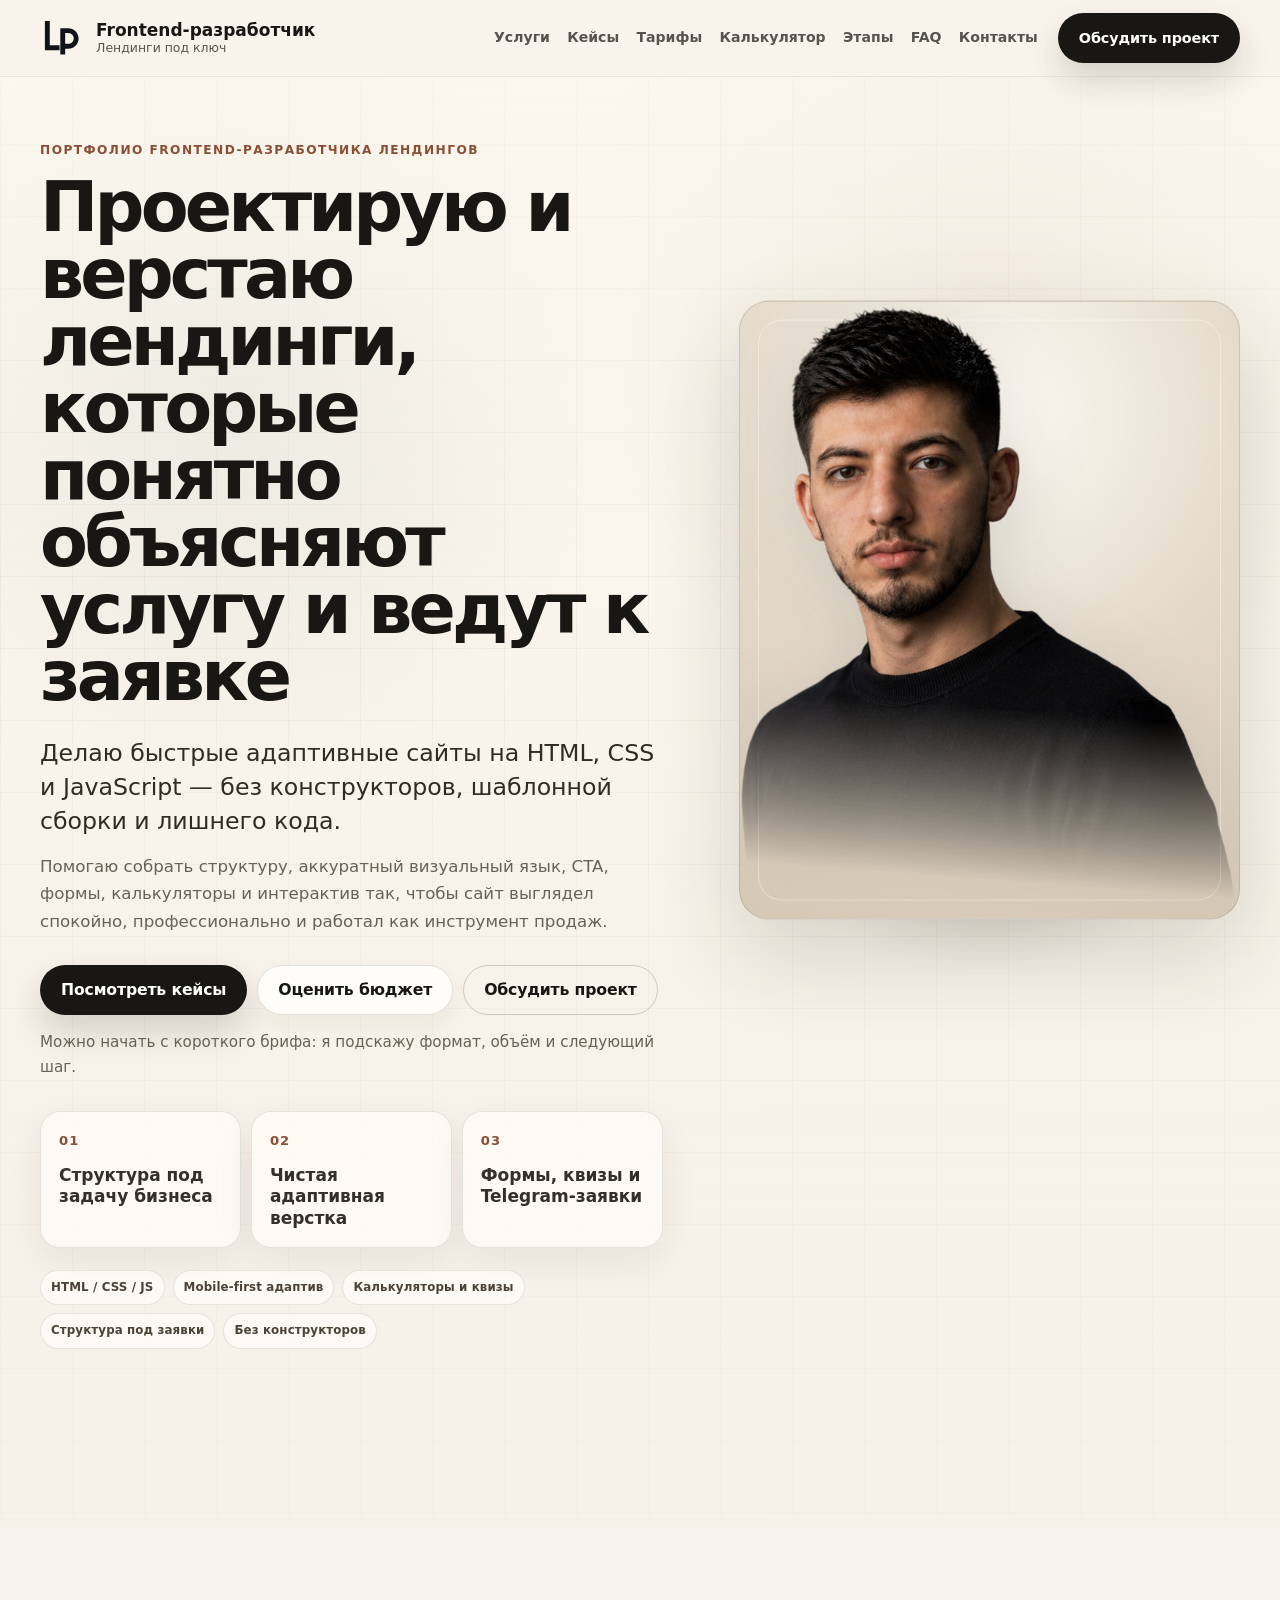
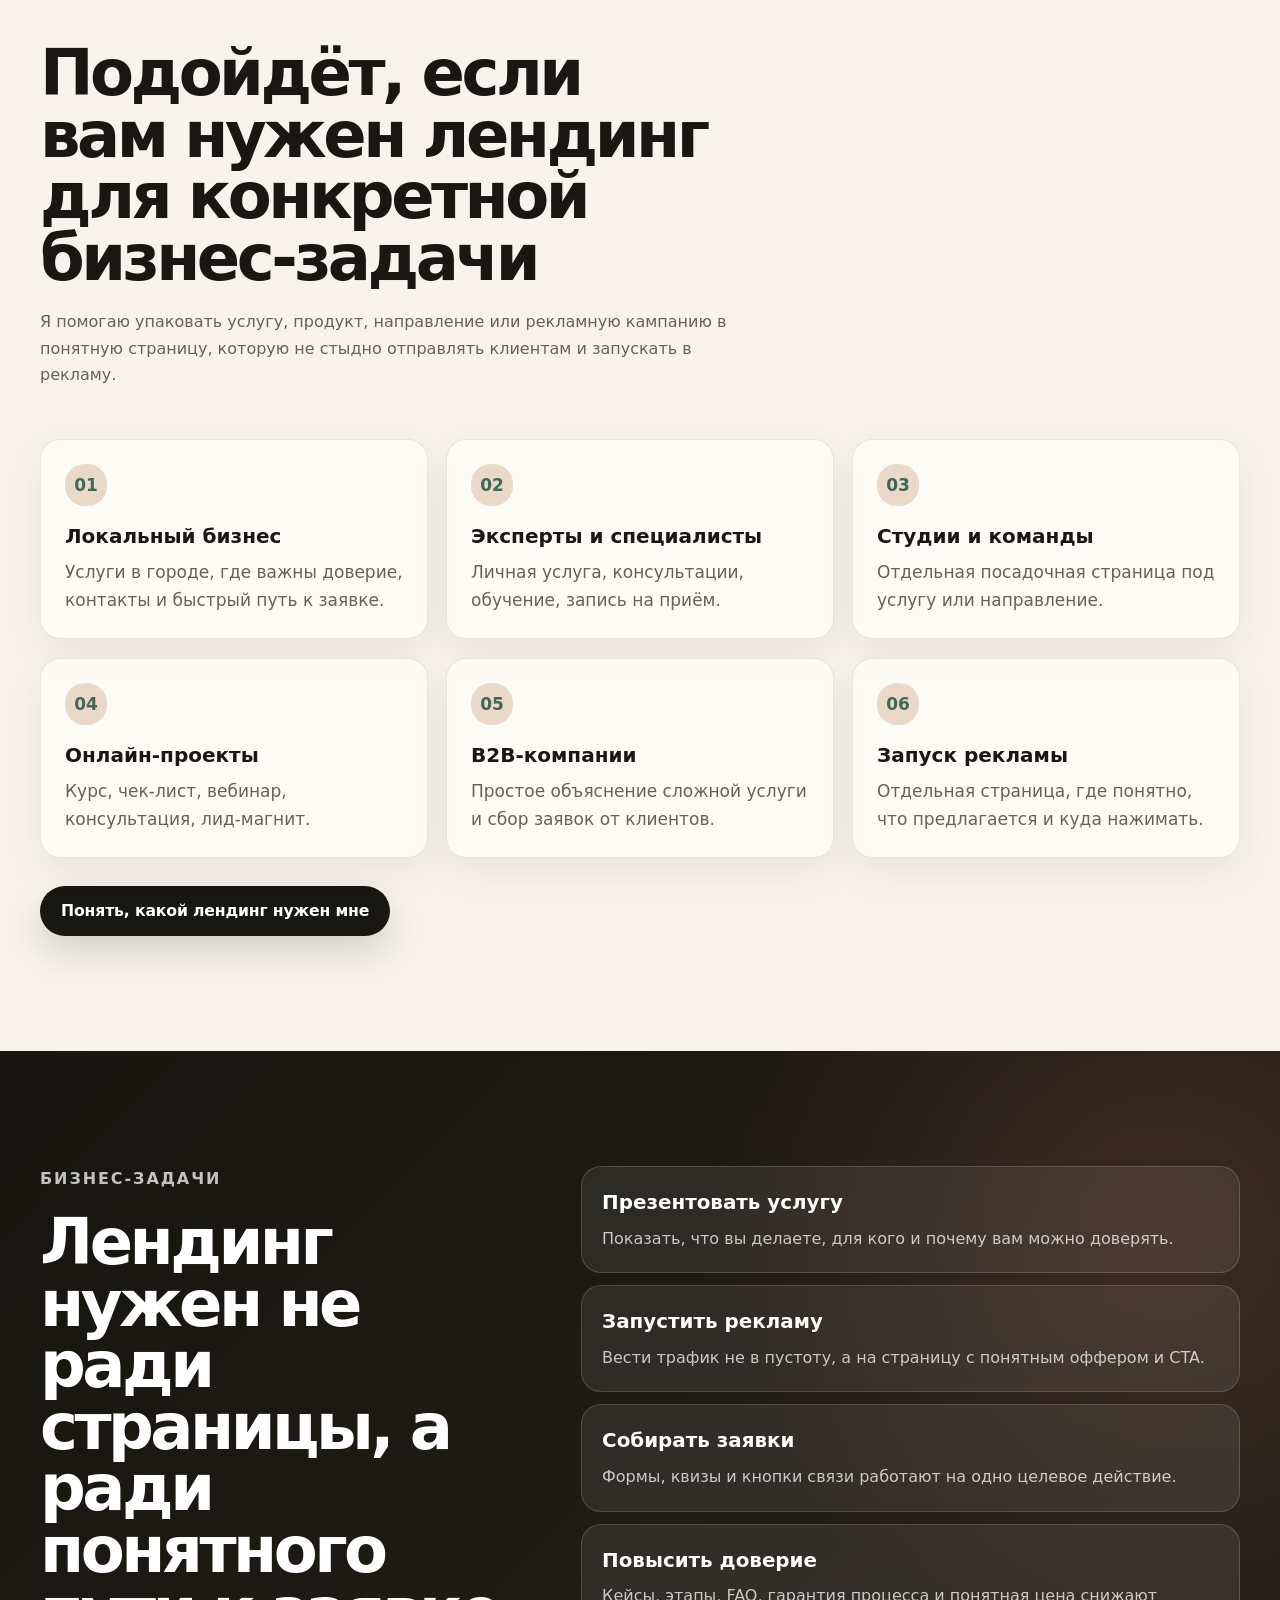
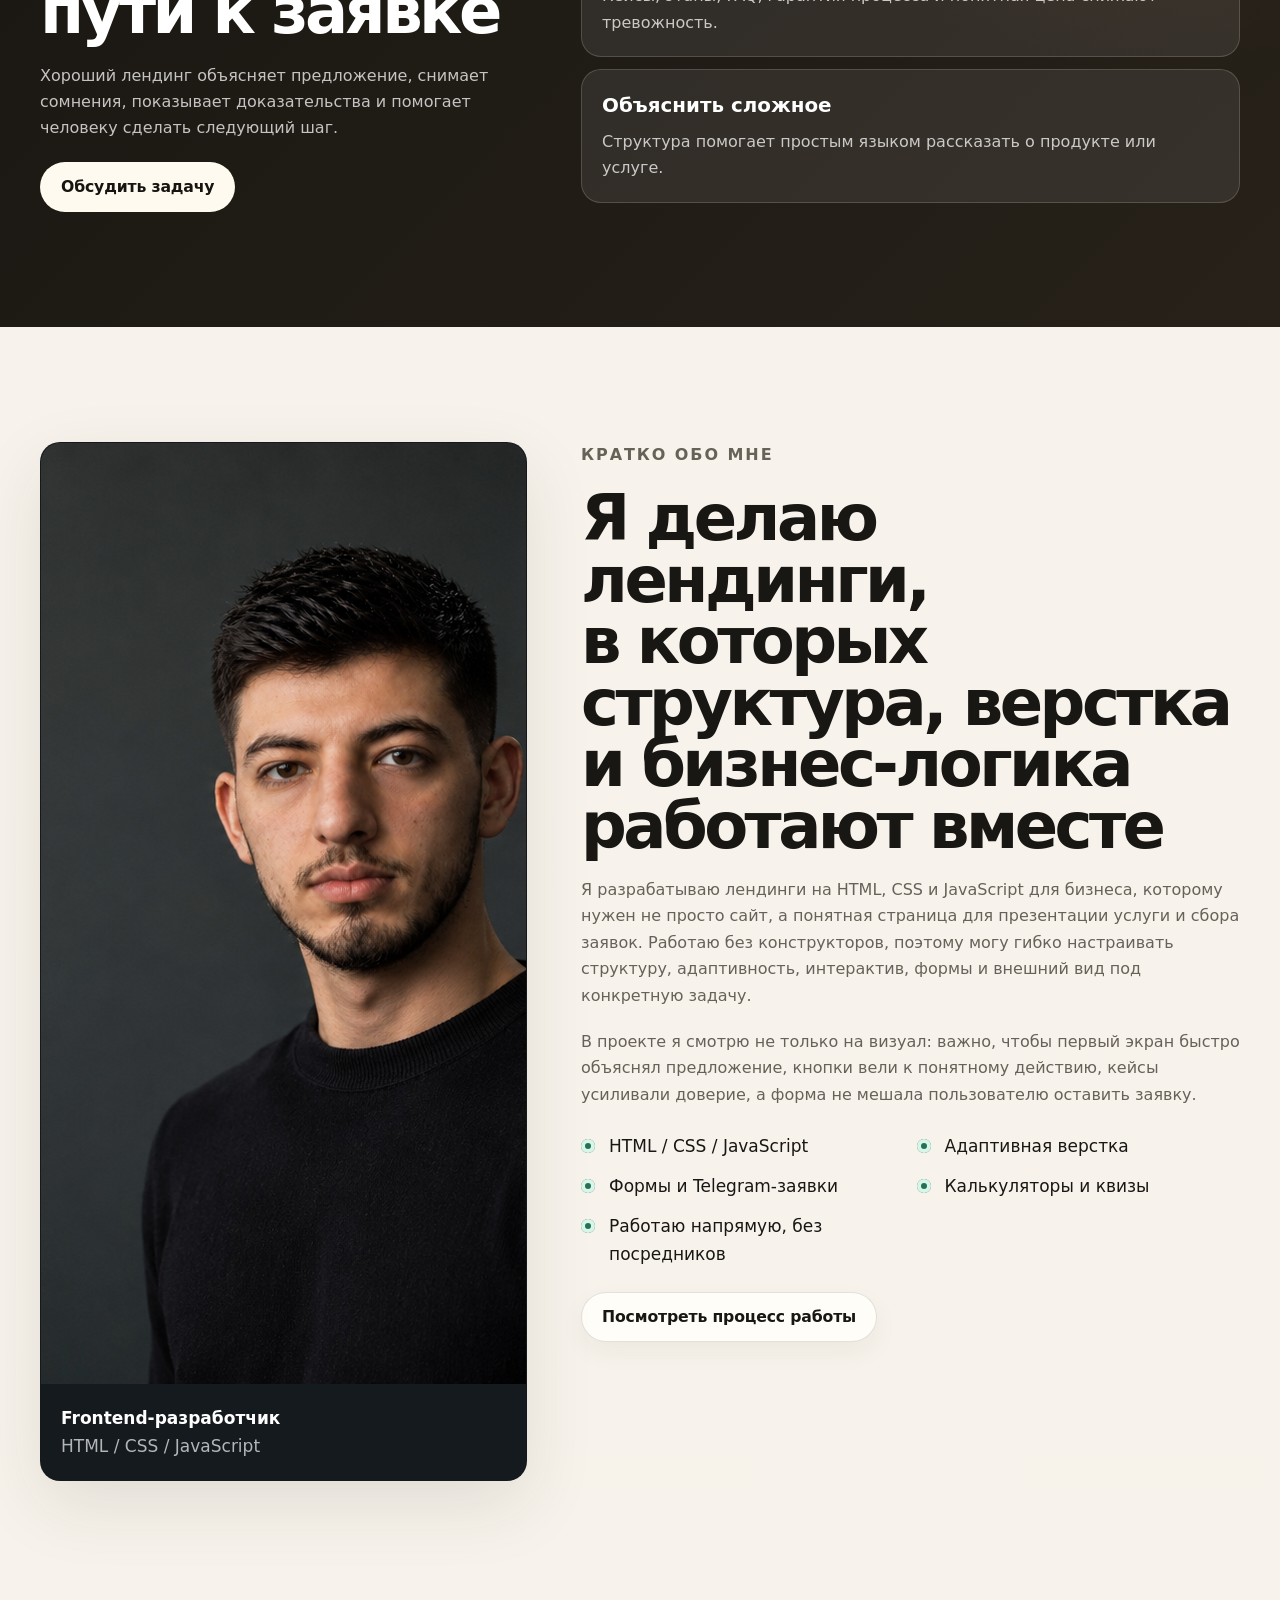
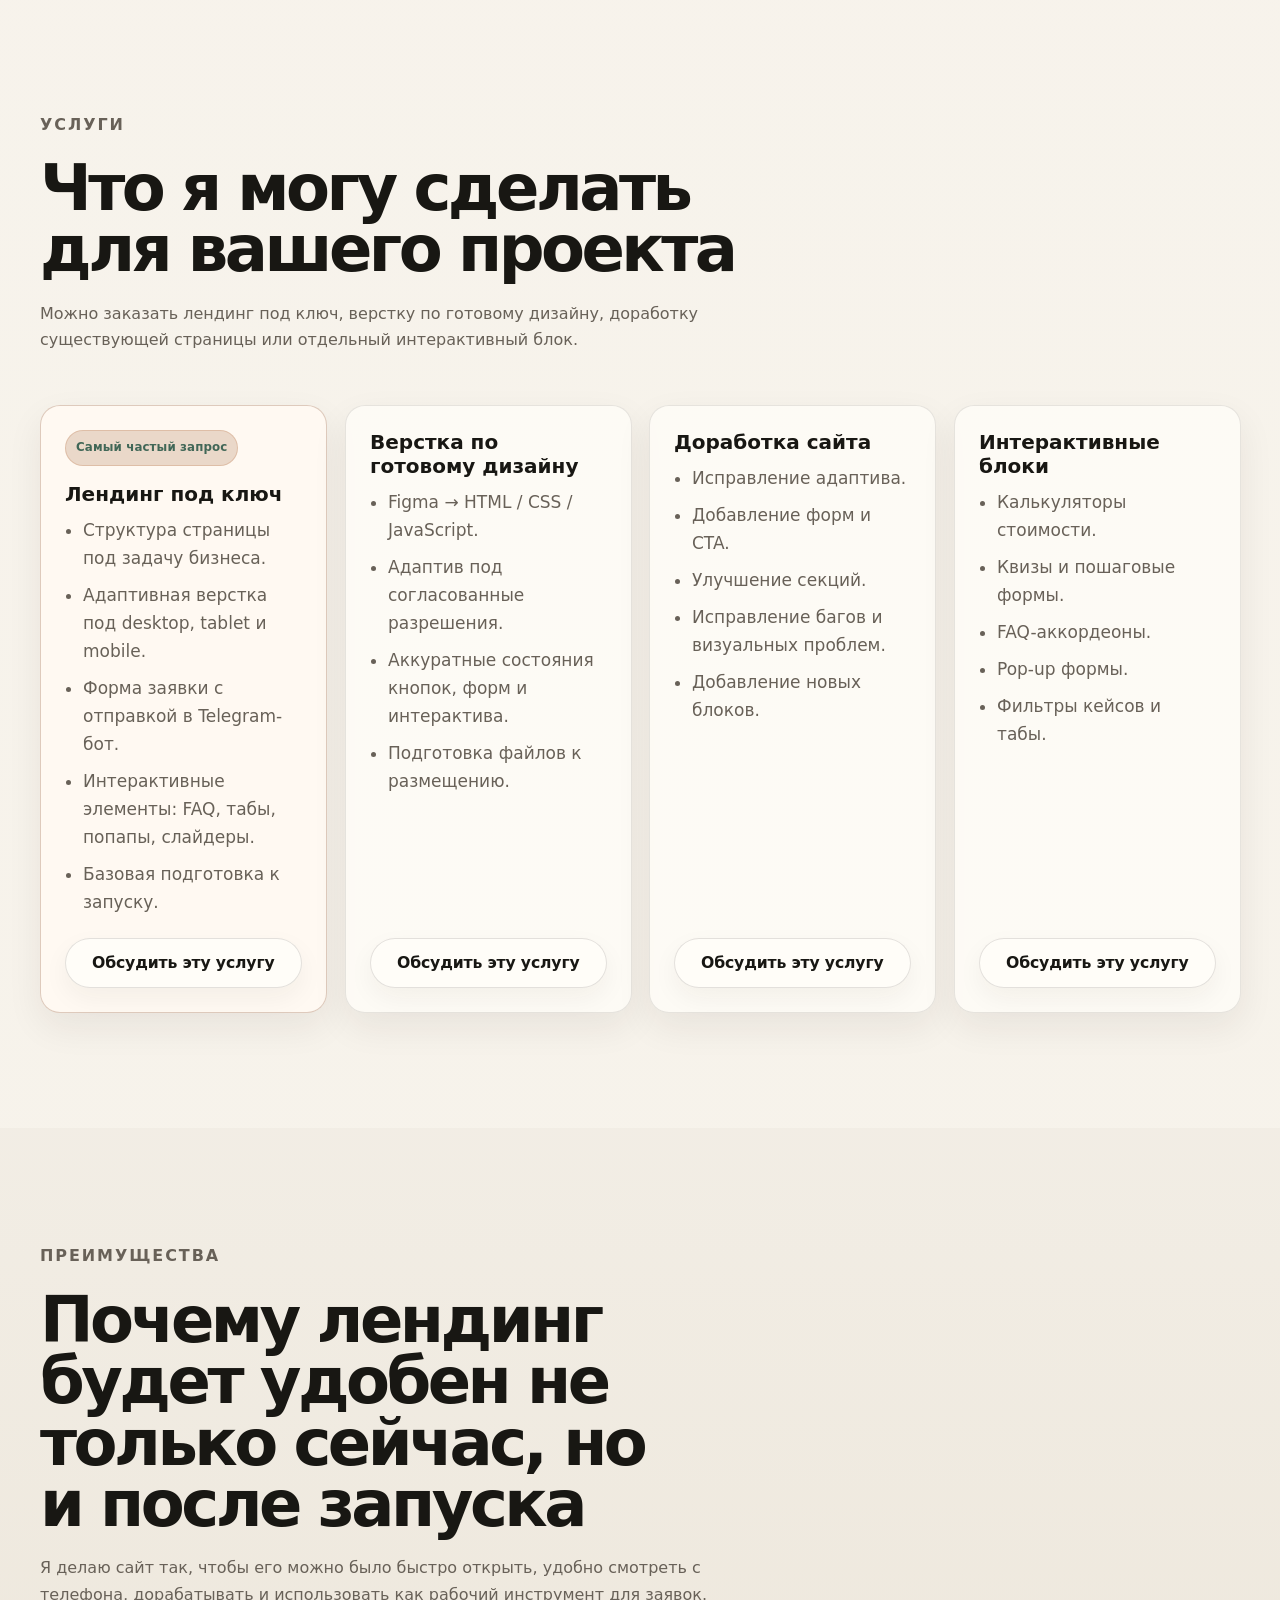
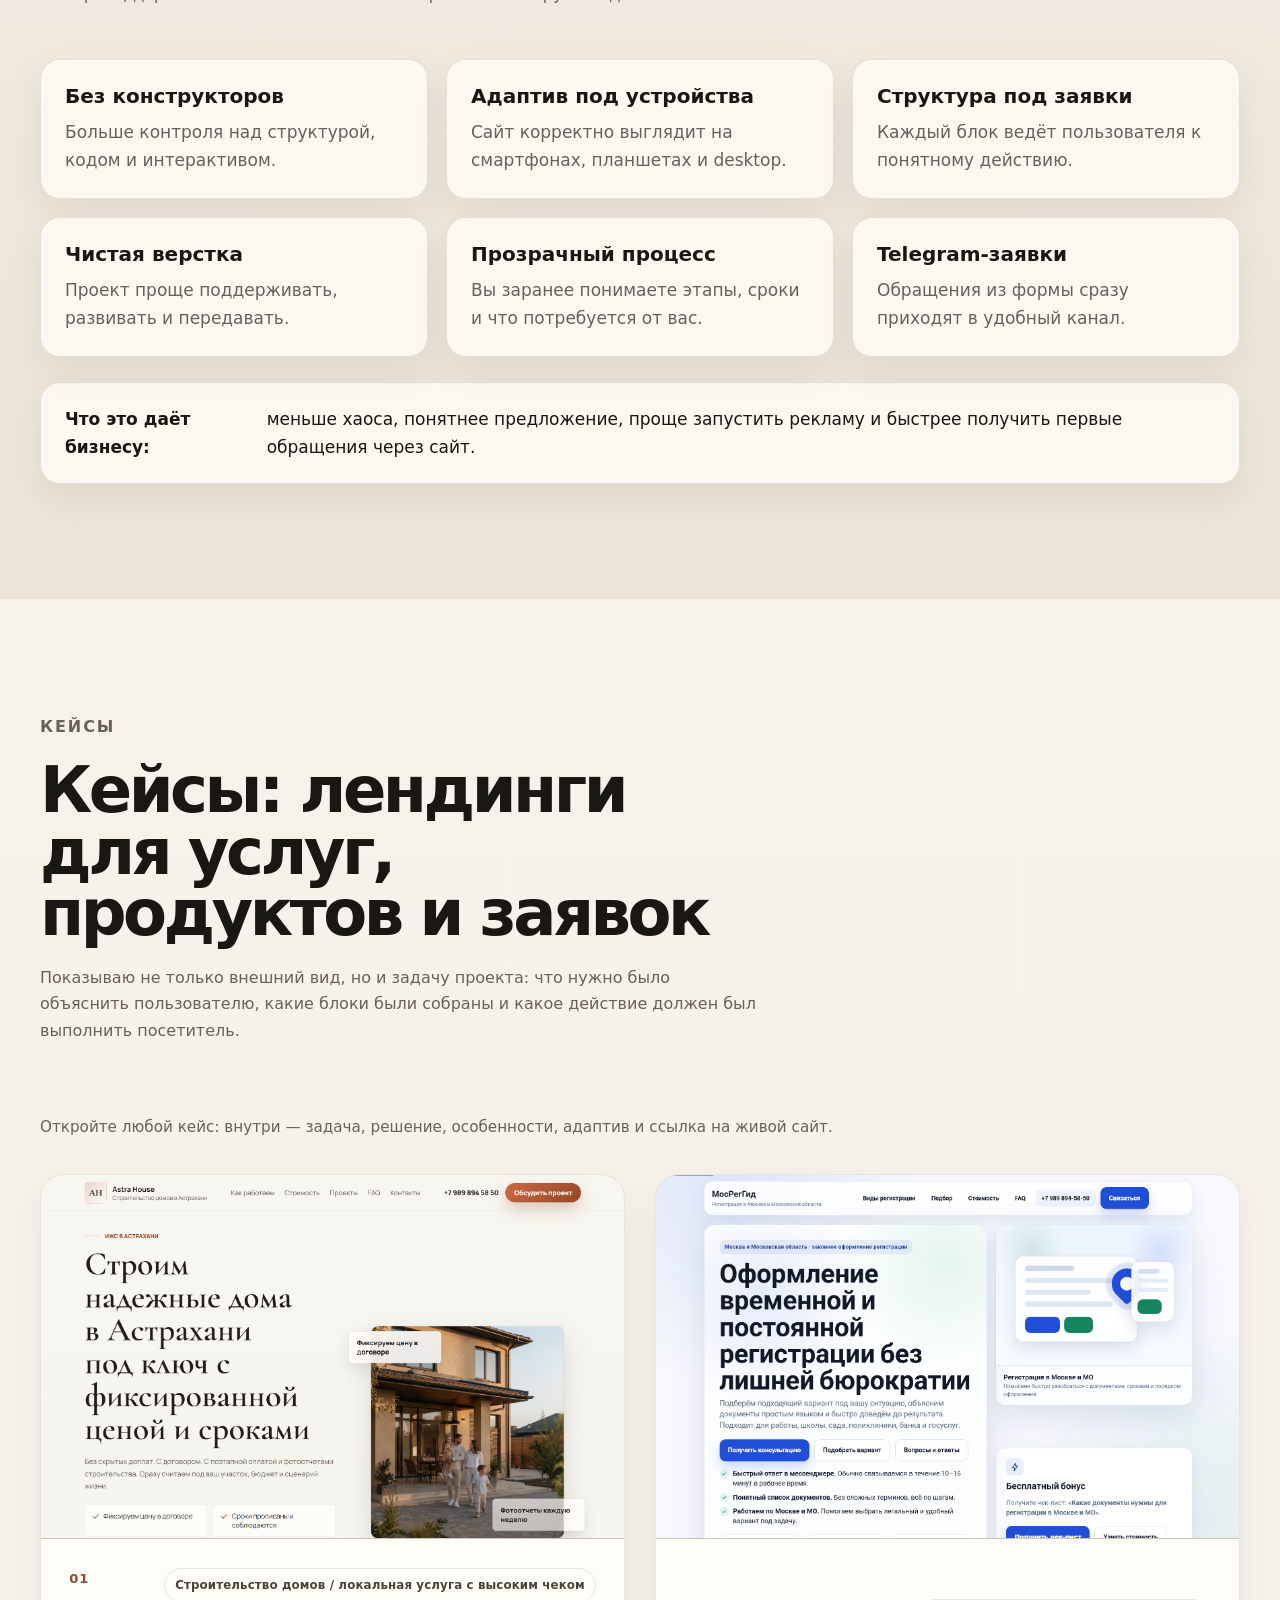
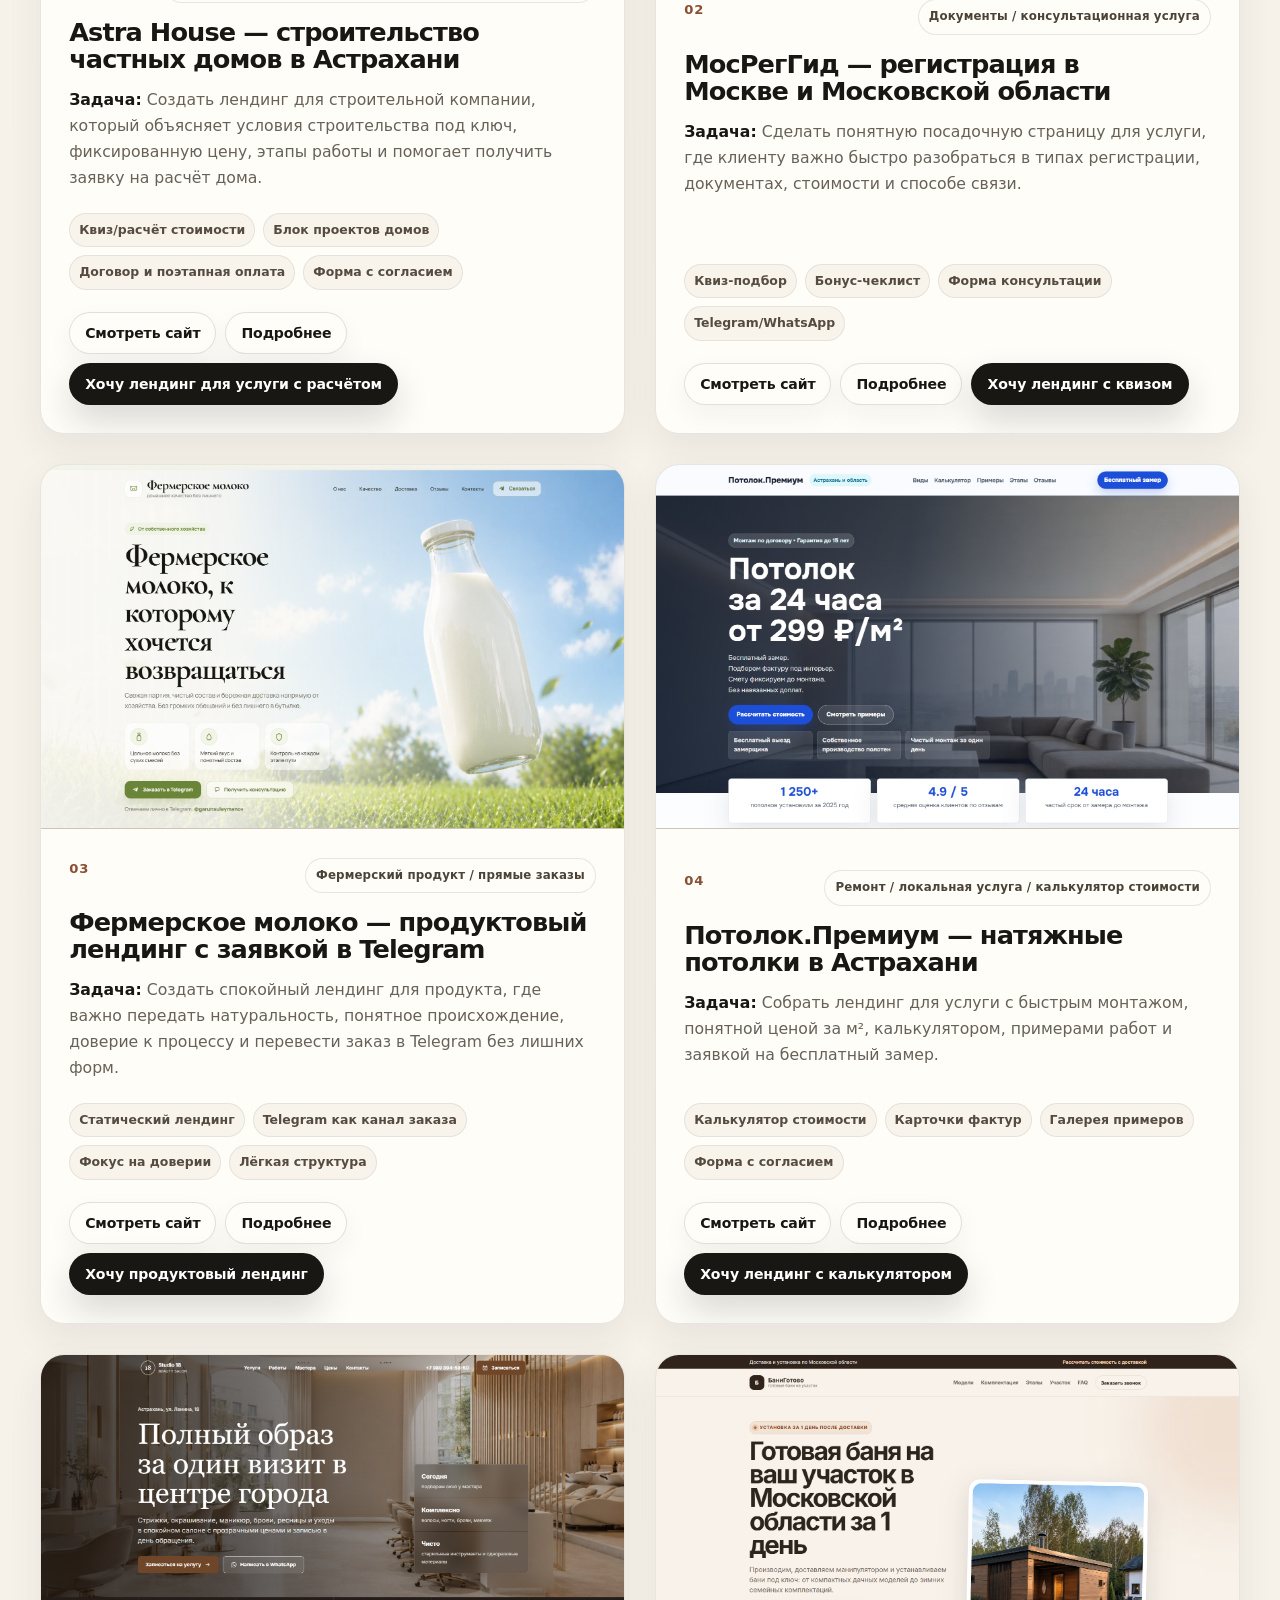
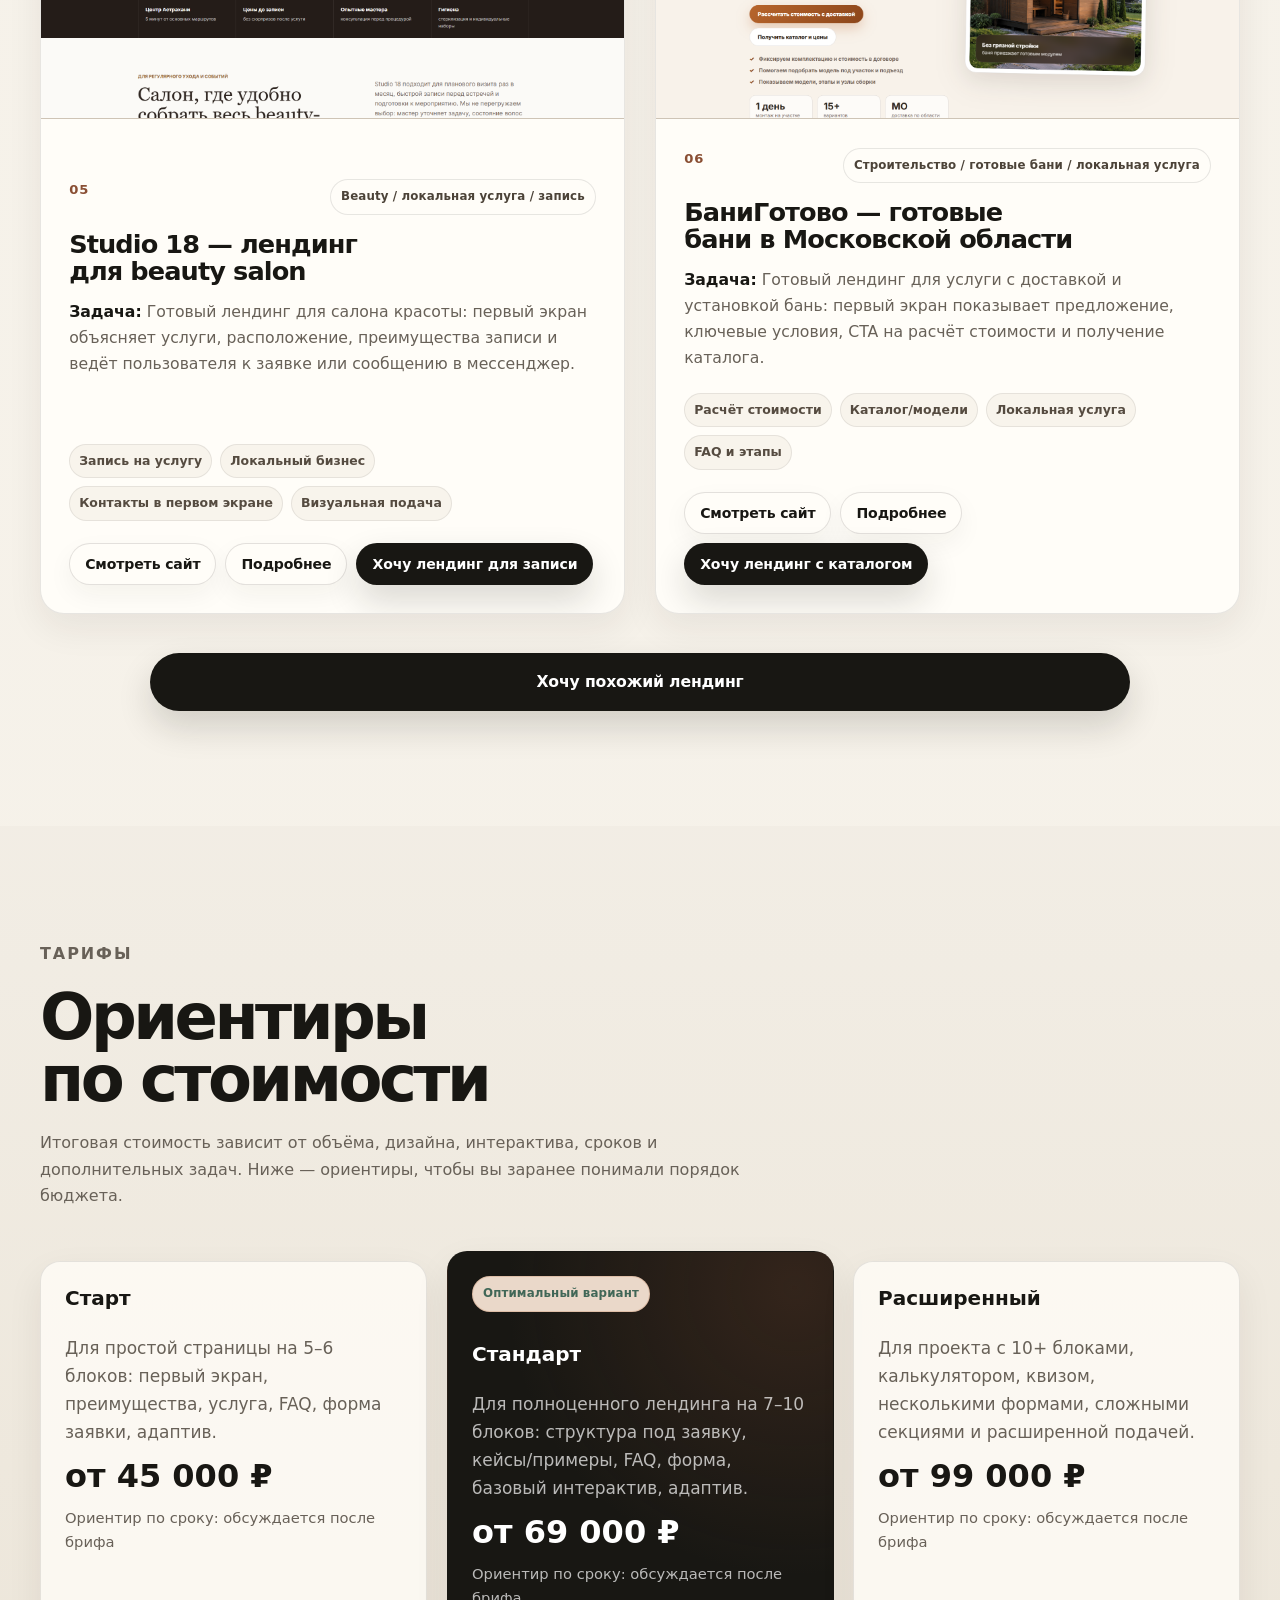
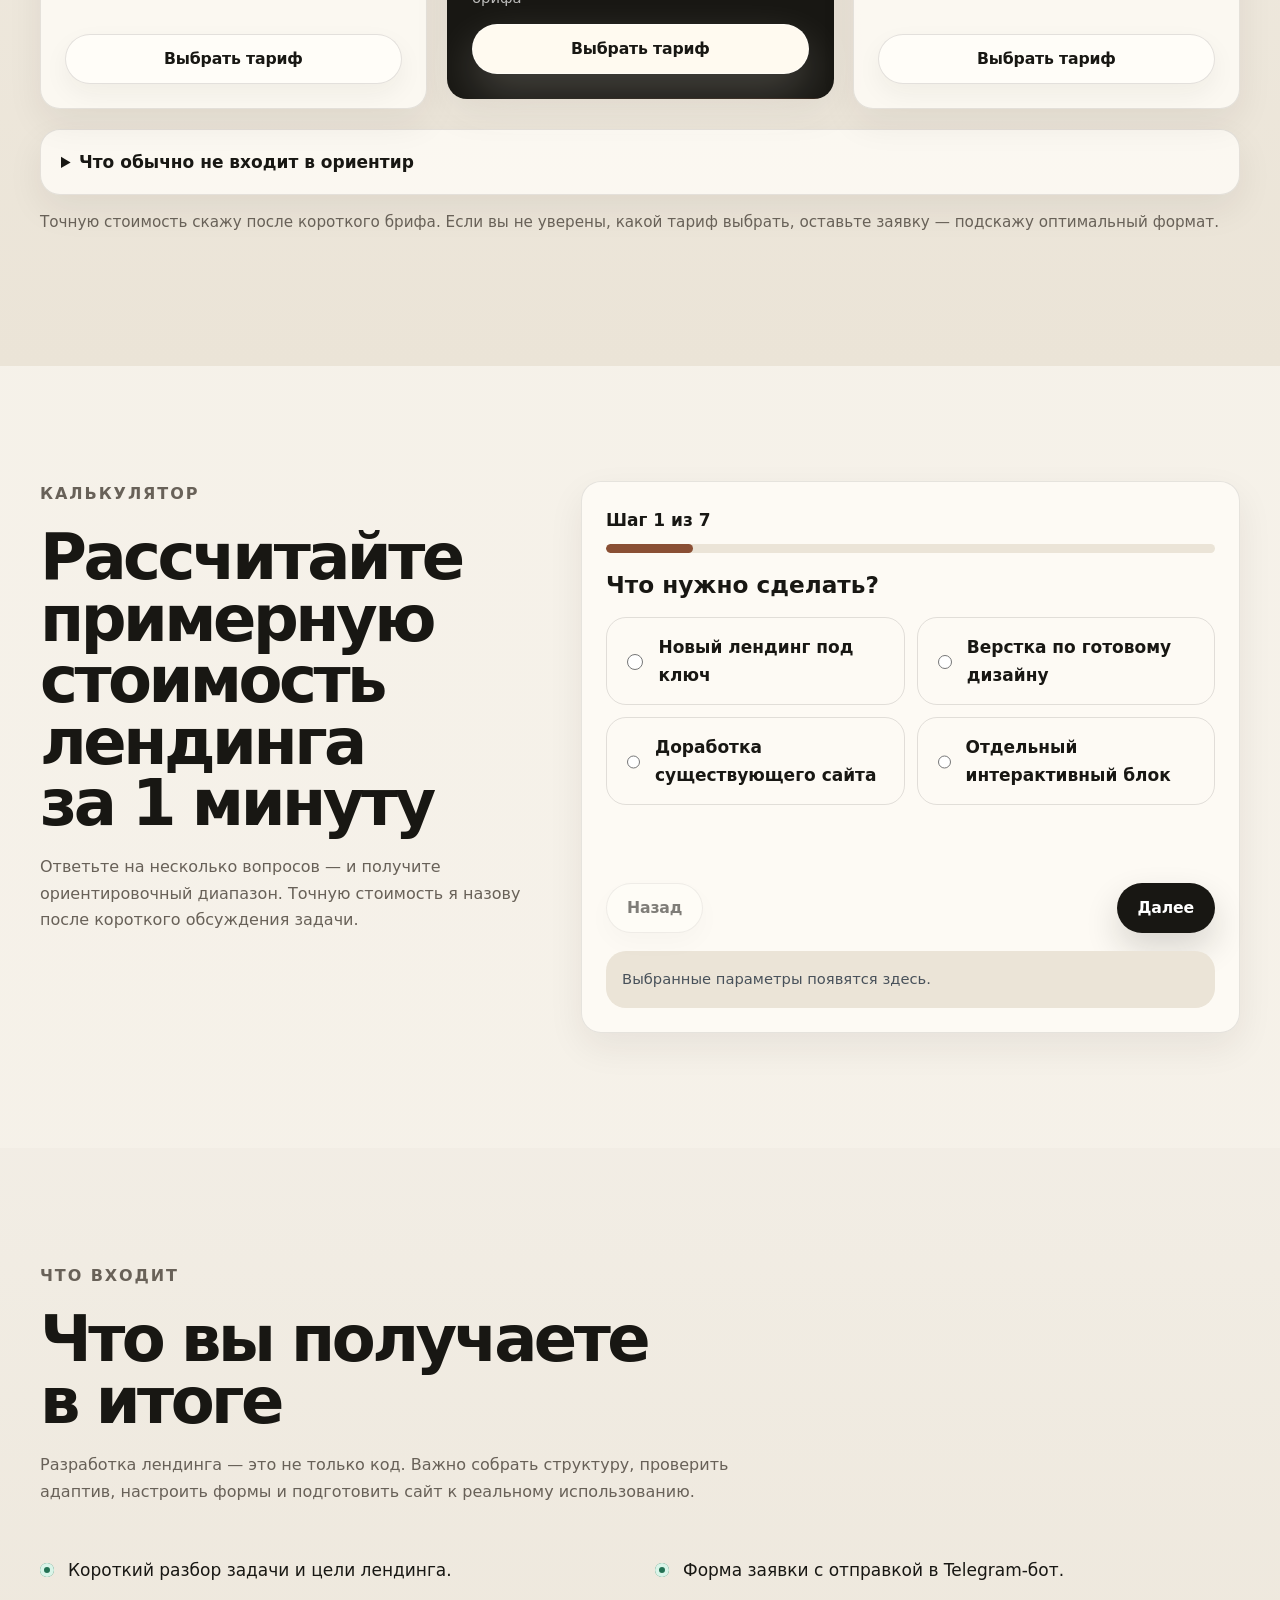
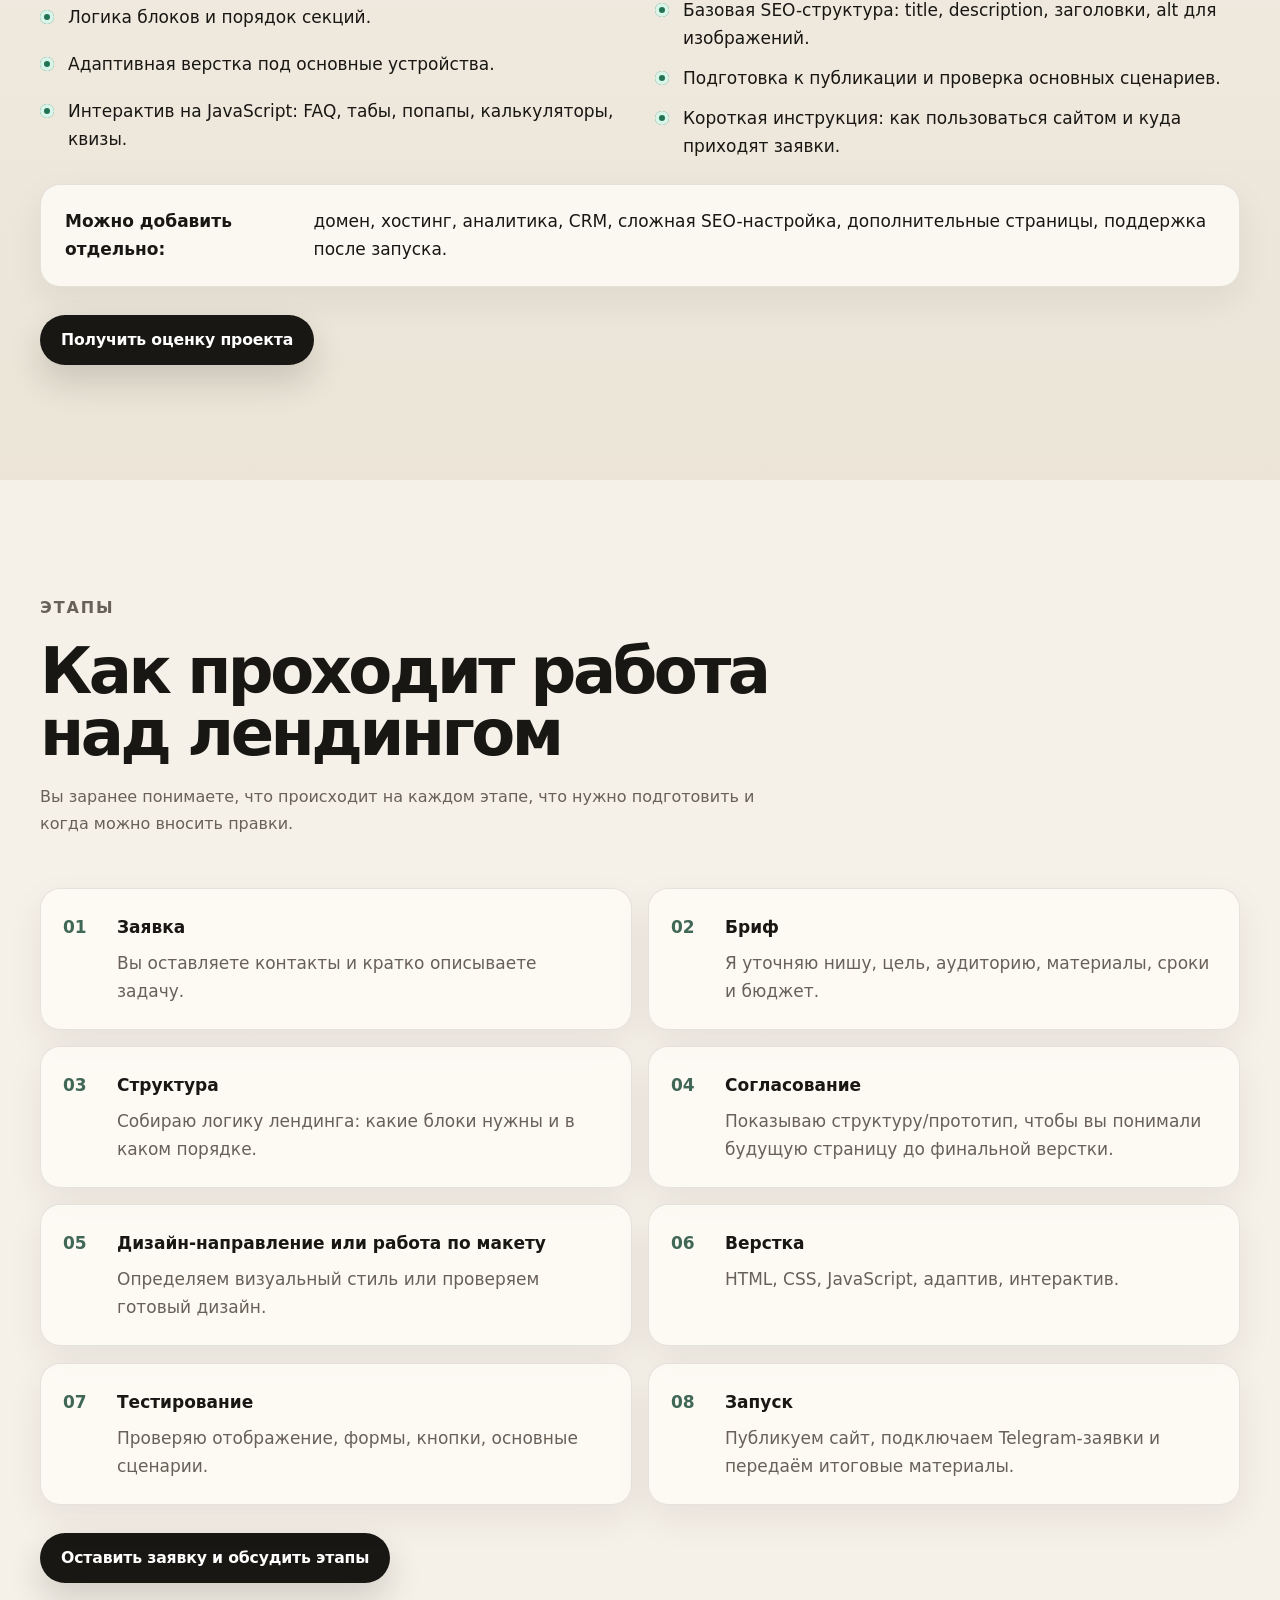
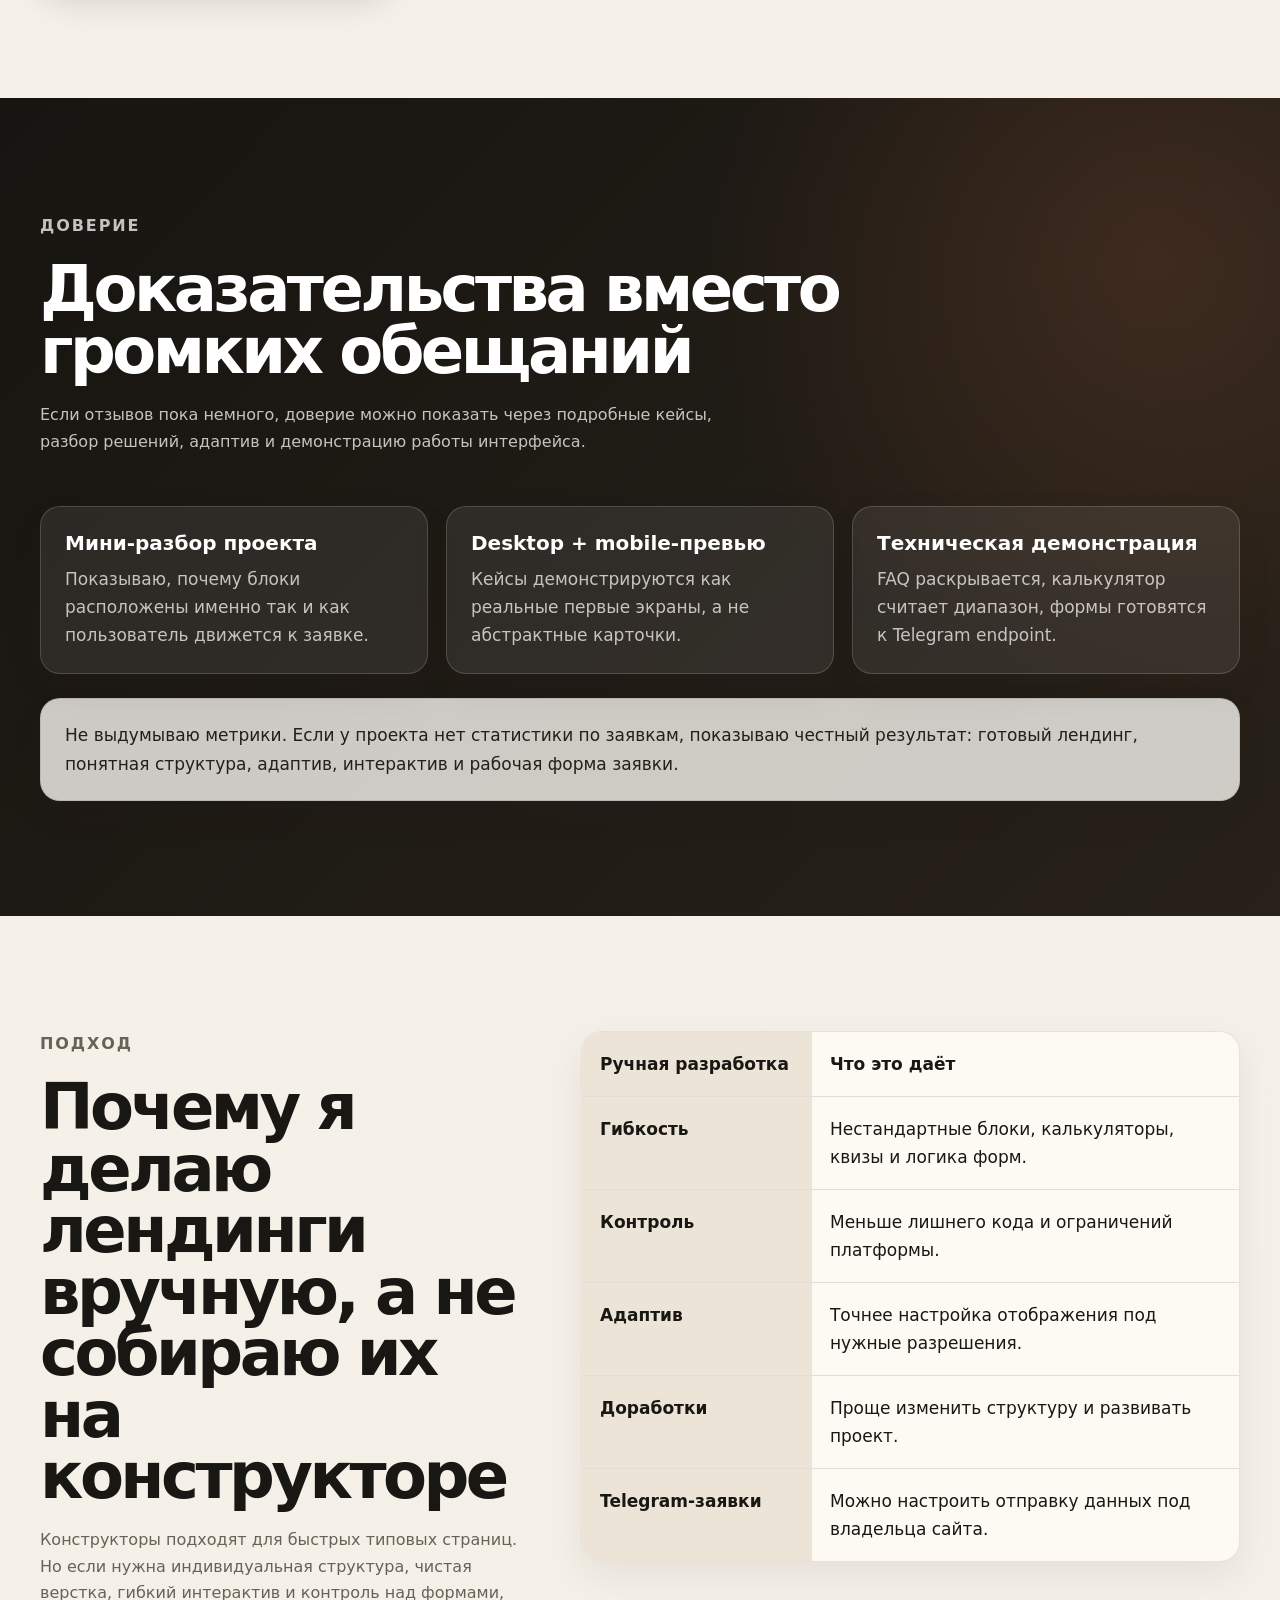
==== commit ba358468: "in screen 'cases' changed location on one button" ====
--- a/index.html
+++ b/index.html
@@ -1,591 +1,1280 @@
 <!doctype html>
 <html lang="ru">
-  <head>
-    <meta charset="utf-8">
-    <meta name="viewport" content="width=device-width, initial-scale=1">
-    <title>Frontend-разработчик лендингов — сайты под ключ на HTML, CSS и JavaScript</title>
-    <meta name="description" content="Быстрые адаптивные лендинги под ключ для малого и среднего бизнеса: структура под заявки, чистая верстка, формы в Telegram, калькуляторы и интерактив.">
-    <meta property="og:title" content="Frontend-разработчик лендингов — сайты под ключ для бизнеса">
-    <meta property="og:description" content="Разрабатываю быстрые адаптивные сайты на HTML, CSS и JavaScript без конструкторов и лишнего кода.">
-    <meta property="og:type" content="website">
-    <meta property="og:url" content="/">
-    <meta property="og:image" content="hero-img/hero-img.png">
-    <meta name="theme-color" content="#101418">
-    <link rel="icon" type="image/svg+xml" href="assets/favicon.svg">
-    <link rel="icon" type="image/png" sizes="32x32" href="assets/favicon-32x32.png">
-    <link rel="icon" type="image/png" sizes="16x16" href="assets/favicon-16x16.png">
-    <link rel="apple-touch-icon" href="assets/apple-touch-icon.png">
-    <link rel="stylesheet" href="css/style.css">
-    <script type="application/ld+json">
-      {
-        "@context": "https://schema.org",
-        "@type": "ProfessionalService",
-        "name": "Frontend-разработчик лендингов",
-        "description": "Разработка быстрых адаптивных лендингов на HTML, CSS и JavaScript для заявок и презентации бизнеса.",
-        "url": "/",
-        "areaServed": "Онлайн",
-        "sameAs": []
-      }
-    </script>
-  </head>
-  <body>
-    <a class="skip-link" href="#main">Перейти к содержимому</a>
-
-    <header class="site-header" data-header>
-      <div class="container header__inner">
-        <a class="brand" href="#hero" aria-label="На первый экран">
-          <img class="brand__logo" src="assets/logo-mark.svg" alt="" width="44" height="44">
-          <span>
-            <strong>Frontend-разработчик</strong>
-            <small>Лендинги под ключ</small>
-          </span>
-        </a>
-        <nav class="nav" data-nav aria-label="Основная навигация">
-          <a href="#services">Услуги</a>
-          <a href="#cases">Кейсы</a>
-          <a href="#pricing">Тарифы</a>
-          <a href="#calculator">Калькулятор</a>
-          <a href="#process">Этапы</a>
-          <a href="#faq">FAQ</a>
-          <a href="#contacts">Контакты</a>
-        </nav>
-        <a class="btn btn--small btn--primary header__cta" href="#lead" data-cta="header">Обсудить проект</a>
-        <button class="menu-toggle" type="button" aria-label="Открыть меню" aria-expanded="false" aria-controls="mobile-menu" data-menu-toggle>
-          <span></span>
-          <span></span>
-        </button>
-      </div>
-      <div class="mobile-menu" id="mobile-menu" data-mobile-menu hidden>
-        <a href="#services">Услуги</a>
-        <a href="#cases">Кейсы</a>
-        <a href="#pricing">Тарифы</a>
-        <a href="#calculator">Калькулятор</a>
-        <a href="#process">Этапы</a>
-        <a href="#faq">FAQ</a>
-        <a href="#contacts">Контакты</a>
-        <a class="btn btn--primary" href="#lead" data-cta="mobile_menu">Обсудить проект</a>
-      </div>
-    </header>
-
-    <main id="main">
-      <section class="hero section" id="hero" data-section>
-        <div class="container hero__grid">
-          <div class="hero__content">
-            <p class="section-kicker">Портфолио frontend-разработчика лендингов</p>
-            <h1>Проектирую и верстаю лендинги, которые понятно объясняют услугу и ведут к заявке</h1>
-            <p class="hero__lead">Делаю быстрые адаптивные сайты на HTML, CSS и JavaScript — без конструкторов, шаблонной сборки и лишнего кода.</p>
-            <p class="hero__note">Помогаю собрать структуру, аккуратный визуальный язык, CTA, формы, калькуляторы и интерактив так, чтобы сайт выглядел спокойно, профессионально и работал как инструмент продаж.</p>
-            <div class="hero__actions" aria-label="Основные действия">
-              <a class="btn btn--primary" href="#cases" data-cta="hero_cases">Посмотреть кейсы</a>
-              <a class="btn btn--secondary" href="#calculator" data-cta="hero_calculator">Оценить бюджет</a>
-              <a class="btn btn--ghost" href="#lead" data-cta="hero_discuss">Обсудить проект</a>
-            </div>
-            <p class="microcopy">Можно начать с короткого брифа: я подскажу формат, объём и следующий шаг.</p>
-            <ul class="hero__stats" aria-label="Как строится работа">
-              <li><strong>01</strong><span>Структура под задачу бизнеса</span></li>
-              <li><strong>02</strong><span>Чистая адаптивная верстка</span></li>
-              <li><strong>03</strong><span>Формы, квизы и Telegram-заявки</span></li>
-            </ul>
-            <ul class="badge-list" aria-label="Ключевые навыки и форматы">
-              <li>HTML / CSS / JS</li>
-              <li>Mobile-first адаптив</li>
-              <li>Калькуляторы и квизы</li>
-              <li>Структура под заявки</li>
-              <li>Без конструкторов</li>
-            </ul>
-          </div>
-          <div class="hero__media" aria-label="Портрет и краткое описание подхода">
-            <figure class="hero__portrait-wrap">
-              <img class="hero__portrait" src="hero-img/hero-img-soft.png" alt="Разработчик лендингов" width="687" height="849" fetchpriority="high">
-            </figure>
-          </div>
-        </div>
-      </section>
-
-      <section class="section" id="audience" data-section>
-        <div class="container">
-          <div class="section-head">
-            <h2>Подойдёт, если вам нужен лендинг для конкретной бизнес-задачи</h2>
-            <p>Я помогаю упаковать услугу, продукт, направление или рекламную кампанию в понятную страницу, которую не стыдно отправлять клиентам и запускать в рекламу.</p>
-          </div>
-          <div class="grid grid--3">
-            <button class="info-card as-button" type="button" data-prefill="service_type" data-value="Локальный бизнес">
-              <span class="icon">01</span>
-              <h3>Локальный бизнес</h3>
-              <p>Услуги в городе, где важны доверие, контакты и быстрый путь к заявке.</p>
-            </button>
-            <button class="info-card as-button" type="button" data-prefill="service_type" data-value="Эксперты и специалисты">
-              <span class="icon">02</span>
-              <h3>Эксперты и специалисты</h3>
-              <p>Личная услуга, консультации, обучение, запись на приём.</p>
-            </button>
-            <button class="info-card as-button" type="button" data-prefill="service_type" data-value="Студии и команды">
-              <span class="icon">03</span>
-              <h3>Студии и команды</h3>
-              <p>Отдельная посадочная страница под услугу или направление.</p>
-            </button>
-            <button class="info-card as-button" type="button" data-prefill="service_type" data-value="Онлайн-проект">
-              <span class="icon">04</span>
-              <h3>Онлайн-проекты</h3>
-              <p>Курс, чек-лист, вебинар, консультация, лид-магнит.</p>
-            </button>
-            <button class="info-card as-button" type="button" data-prefill="service_type" data-value="B2B-компания">
-              <span class="icon">05</span>
-              <h3>B2B-компании</h3>
-              <p>Простое объяснение сложной услуги и сбор заявок от клиентов.</p>
-            </button>
-            <button class="info-card as-button" type="button" data-prefill="source_cta" data-value="Запуск рекламы">
-              <span class="icon">06</span>
-              <h3>Запуск рекламы</h3>
-              <p>Отдельная страница, где понятно, что предлагается и куда нажимать.</p>
-            </button>
-          </div>
-          <div class="section-cta">
-            <a class="btn btn--primary" href="#calculator" data-cta="audience_calculator">Понять, какой лендинг нужен мне</a>
-          </div>
-        </div>
-      </section>
-
-      <section class="section section--dark" id="tasks" data-section>
-        <div class="container split">
-          <div>
-            <p class="section-kicker">Бизнес-задачи</p>
-            <h2>Лендинг нужен не ради страницы, а ради понятного пути к заявке</h2>
-            <p>Хороший лендинг объясняет предложение, снимает сомнения, показывает доказательства и помогает человеку сделать следующий шаг.</p>
-            <a class="btn btn--light" href="#lead" data-cta="task_block">Обсудить задачу</a>
-          </div>
-          <div class="task-list">
-            <article><h3>Презентовать услугу</h3><p>Показать, что вы делаете, для кого и почему вам можно доверять.</p></article>
-            <article><h3>Запустить рекламу</h3><p>Вести трафик не в пустоту, а на страницу с понятным оффером и CTA.</p></article>
-            <article><h3>Собирать заявки</h3><p>Формы, квизы и кнопки связи работают на одно целевое действие.</p></article>
-            <article><h3>Повысить доверие</h3><p>Кейсы, этапы, FAQ, гарантия процесса и понятная цена снижают тревожность.</p></article>
-            <article><h3>Объяснить сложное</h3><p>Структура помогает простым языком рассказать о продукте или услуге.</p></article>
-          </div>
-        </div>
-      </section>
-
-      <section class="section" id="about" data-section>
-        <div class="container about">
-          <div class="profile-card">
-            <img src="hero-img/hero-img.png" alt="Портрет разработчика лендингов" width="1672" height="941" loading="lazy">
-            <div>
-              <strong>Frontend-разработчик</strong>
-              <span>HTML / CSS / JavaScript</span>
-            </div>
-          </div>
-          <div>
-            <p class="section-kicker">Кратко обо мне</p>
-            <h2>Я делаю лендинги, в которых структура, верстка и бизнес-логика работают вместе</h2>
-            <p>Я разрабатываю лендинги на HTML, CSS и JavaScript для бизнеса, которому нужен не просто сайт, а понятная страница для презентации услуги и сбора заявок. Работаю без конструкторов, поэтому могу гибко настраивать структуру, адаптивность, интерактив, формы и внешний вид под конкретную задачу.</p>
-            <p>В проекте я смотрю не только на визуал: важно, чтобы первый экран быстро объяснял предложение, кнопки вели к понятному действию, кейсы усиливали доверие, а форма не мешала пользователю оставить заявку.</p>
-            <ul class="check-list check-list--inline">
-              <li>HTML / CSS / JavaScript</li>
-              <li>Адаптивная верстка</li>
-              <li>Формы и Telegram-заявки</li>
-              <li>Калькуляторы и квизы</li>
-              <li>Работаю напрямую, без посредников</li>
-            </ul>
-            <a class="btn btn--secondary" href="#process" data-cta="about_process">Посмотреть процесс работы</a>
-          </div>
-        </div>
-      </section>
-
-      <section class="section" id="services" data-section>
-        <div class="container">
-          <div class="section-head">
-            <p class="section-kicker">Услуги</p>
-            <h2>Что я могу сделать для вашего проекта</h2>
-            <p>Можно заказать лендинг под ключ, верстку по готовому дизайну, доработку существующей страницы или отдельный интерактивный блок.</p>
-          </div>
-          <div class="grid grid--4">
-            <article class="service-card featured">
-              <span class="label">Самый частый запрос</span>
-              <h3>Лендинг под ключ</h3>
-              <ul>
-                <li>Структура страницы под задачу бизнеса.</li>
-                <li>Адаптивная верстка под desktop, tablet и mobile.</li>
-                <li>Форма заявки с отправкой в Telegram-бот.</li>
-                <li>Интерактивные элементы: FAQ, табы, попапы, слайдеры.</li>
-                <li>Базовая подготовка к запуску.</li>
-              </ul>
-              <button class="btn btn--secondary" type="button" data-prefill="service_type" data-value="Лендинг под ключ">Обсудить эту услугу</button>
-            </article>
-            <article class="service-card">
-              <h3>Верстка по готовому дизайну</h3>
-              <ul>
-                <li>Figma → HTML / CSS / JavaScript.</li>
-                <li>Адаптив под согласованные разрешения.</li>
-                <li>Аккуратные состояния кнопок, форм и интерактива.</li>
-                <li>Подготовка файлов к размещению.</li>
-              </ul>
-              <button class="btn btn--secondary" type="button" data-prefill="service_type" data-value="Верстка по готовому дизайну">Обсудить эту услугу</button>
-            </article>
-            <article class="service-card">
-              <h3>Доработка сайта</h3>
-              <ul>
-                <li>Исправление адаптива.</li>
-                <li>Добавление форм и CTA.</li>
-                <li>Улучшение секций.</li>
-                <li>Исправление багов и визуальных проблем.</li>
-                <li>Добавление новых блоков.</li>
-              </ul>
-              <button class="btn btn--secondary" type="button" data-prefill="service_type" data-value="Доработка сайта">Обсудить эту услугу</button>
-            </article>
-            <article class="service-card">
-              <h3>Интерактивные блоки</h3>
-              <ul>
-                <li>Калькуляторы стоимости.</li>
-                <li>Квизы и пошаговые формы.</li>
-                <li>FAQ-аккордеоны.</li>
-                <li>Pop-up формы.</li>
-                <li>Фильтры кейсов и табы.</li>
-              </ul>
-              <button class="btn btn--secondary" type="button" data-prefill="service_type" data-value="Интерактивный блок">Обсудить эту услугу</button>
-            </article>
-          </div>
-        </div>
-      </section>
-
-      <section class="section section--muted" id="advantages" data-section>
-        <div class="container">
-          <div class="section-head">
-            <p class="section-kicker">Преимущества</p>
-            <h2>Почему лендинг будет удобен не только сейчас, но и после запуска</h2>
-            <p>Я делаю сайт так, чтобы его можно было быстро открыть, удобно смотреть с телефона, дорабатывать и использовать как рабочий инструмент для заявок.</p>
-          </div>
-          <div class="grid grid--3">
-            <article class="info-card"><h3>Без конструкторов</h3><p>Больше контроля над структурой, кодом и интерактивом.</p></article>
-            <article class="info-card"><h3>Адаптив под устройства</h3><p>Сайт корректно выглядит на смартфонах, планшетах и desktop.</p></article>
-            <article class="info-card"><h3>Структура под заявки</h3><p>Каждый блок ведёт пользователя к понятному действию.</p></article>
-            <article class="info-card"><h3>Чистая верстка</h3><p>Проект проще поддерживать, развивать и передавать.</p></article>
-            <article class="info-card"><h3>Прозрачный процесс</h3><p>Вы заранее понимаете этапы, сроки и что потребуется от вас.</p></article>
-            <article class="info-card"><h3>Telegram-заявки</h3><p>Обращения из формы сразу приходят в удобный канал.</p></article>
-          </div>
-          <div class="business-result">
-            <strong>Что это даёт бизнесу:</strong>
-            <span>меньше хаоса, понятнее предложение, проще запустить рекламу и быстрее получить первые обращения через сайт.</span>
-          </div>
-        </div>
-      </section>
-
-      <section class="section" id="cases" data-section>
-        <div class="container">
-          <div class="section-head section-head--row">
-            <div>
-              <p class="section-kicker">Кейсы</p>
-              <h2>Кейсы: лендинги для услуг, продуктов и заявок</h2>
-              <p>Показываю не только внешний вид, но и задачу проекта: что нужно было объяснить пользователю, какие блоки были собраны и какое действие должен был выполнить посетитель.</p>
-            </div>
-            <a class="btn btn--primary" href="#lead" data-cta="cases_general">Хочу похожий лендинг</a>
-          </div>
-          <p class="section-caption">Откройте любой кейс: внутри — задача, решение, особенности, адаптив и ссылка на живой сайт.</p>
-          <div class="cases-grid" data-cases-grid></div>
-        </div>
-      </section>
-
-      <section class="section section--muted" id="pricing" data-section>
-        <div class="container">
-          <div class="section-head">
-            <p class="section-kicker">Тарифы</p>
-            <h2>Ориентиры по стоимости</h2>
-            <p>Итоговая стоимость зависит от объёма, дизайна, интерактива, сроков и дополнительных задач. Ниже — ориентиры, чтобы вы заранее понимали порядок бюджета.</p>
-          </div>
-          <div class="pricing-grid">
-            <article class="price-card">
-              <h3>Старт</h3>
-              <p>Для простой страницы на 5–6 блоков: первый экран, преимущества, услуга, FAQ, форма заявки, адаптив.</p>
-              <strong>от 45 000 ₽</strong>
-              <span>Ориентир по сроку: обсуждается после брифа</span>
-              <button class="btn btn--secondary" type="button" data-prefill="selected_tariff" data-value="Старт">Выбрать тариф</button>
-            </article>
-            <article class="price-card price-card--featured">
-              <span class="label">Оптимальный вариант</span>
-              <h3>Стандарт</h3>
-              <p>Для полноценного лендинга на 7–10 блоков: структура под заявку, кейсы/примеры, FAQ, форма, базовый интерактив, адаптив.</p>
-              <strong>от 69 000 ₽</strong>
-              <span>Ориентир по сроку: обсуждается после брифа</span>
-              <button class="btn btn--primary" type="button" data-prefill="selected_tariff" data-value="Стандарт">Выбрать тариф</button>
-            </article>
-            <article class="price-card">
-              <h3>Расширенный</h3>
-              <p>Для проекта с 10+ блоками, калькулятором, квизом, несколькими формами, сложными секциями и расширенной подачей.</p>
-              <strong>от 99 000 ₽</strong>
-              <span>Ориентир по сроку: обсуждается после брифа</span>
-              <button class="btn btn--secondary" type="button" data-prefill="selected_tariff" data-value="Расширенный">Выбрать тариф</button>
-            </article>
-          </div>
-          <details class="not-included">
-            <summary>Что обычно не входит в ориентир</summary>
-            <p>Домен, платный хостинг, платные шрифты/изображения, сложная SEO-настройка, CRM и дополнительные интеграции, если они не включены в задачу.</p>
-          </details>
-          <p class="section-caption">Точную стоимость скажу после короткого брифа. Если вы не уверены, какой тариф выбрать, оставьте заявку — подскажу оптимальный формат.</p>
-        </div>
-      </section>
-
-      <section class="section" id="calculator" data-section>
-        <div class="container calc-layout">
-          <div>
-            <p class="section-kicker">Калькулятор</p>
-            <h2>Рассчитайте примерную стоимость лендинга за 1 минуту</h2>
-            <p>Ответьте на несколько вопросов — и получите ориентировочный диапазон. Точную стоимость я назову после короткого обсуждения задачи.</p>
-          </div>
-          <form class="calculator" data-calculator novalidate>
-            <div class="calc-progress" aria-live="polite">
-              <span data-step-label>Шаг 1 из 7</span>
-              <div class="progress-bar"><span data-progress-bar></span></div>
-            </div>
-            <div class="calc-step" data-step-container></div>
-            <p class="field-error" data-calc-error aria-live="assertive"></p>
-            <div class="calc-actions">
-              <button class="btn btn--secondary" type="button" data-calc-back>Назад</button>
-              <button class="btn btn--primary" type="button" data-calc-next>Далее</button>
-            </div>
-            <aside class="calc-summary" data-calc-summary aria-label="Сводка выбранных параметров"></aside>
-          </form>
-        </div>
-      </section>
-
-      <section class="section section--muted" id="included" data-section>
-        <div class="container">
-          <div class="section-head">
-            <p class="section-kicker">Что входит</p>
-            <h2>Что вы получаете в итоге</h2>
-            <p>Разработка лендинга — это не только код. Важно собрать структуру, проверить адаптив, настроить формы и подготовить сайт к реальному использованию.</p>
-          </div>
-          <div class="included-grid">
-            <ul class="check-list">
-              <li>Короткий разбор задачи и цели лендинга.</li>
-              <li>Логика блоков и порядок секций.</li>
-              <li>Адаптивная верстка под основные устройства.</li>
-              <li>Интерактив на JavaScript: FAQ, табы, попапы, калькуляторы, квизы.</li>
-            </ul>
-            <ul class="check-list">
-              <li>Форма заявки с отправкой в Telegram-бот.</li>
-              <li>Базовая SEO-структура: title, description, заголовки, alt для изображений.</li>
-              <li>Подготовка к публикации и проверка основных сценариев.</li>
-              <li>Короткая инструкция: как пользоваться сайтом и куда приходят заявки.</li>
-            </ul>
-          </div>
-          <div class="business-result">
-            <strong>Можно добавить отдельно:</strong>
-            <span>домен, хостинг, аналитика, CRM, сложная SEO-настройка, дополнительные страницы, поддержка после запуска.</span>
-          </div>
-          <div class="section-cta">
-            <a class="btn btn--primary" href="#lead" data-cta="included_estimate">Получить оценку проекта</a>
-          </div>
-        </div>
-      </section>
-
-      <section class="section" id="process" data-section>
-        <div class="container">
-          <div class="section-head">
-            <p class="section-kicker">Этапы</p>
-            <h2>Как проходит работа над лендингом</h2>
-            <p>Вы заранее понимаете, что происходит на каждом этапе, что нужно подготовить и когда можно вносить правки.</p>
-          </div>
-          <ol class="timeline">
-            <li><strong>Заявка</strong><span>Вы оставляете контакты и кратко описываете задачу.</span></li>
-            <li><strong>Бриф</strong><span>Я уточняю нишу, цель, аудиторию, материалы, сроки и бюджет.</span></li>
-            <li><strong>Структура</strong><span>Собираю логику лендинга: какие блоки нужны и в каком порядке.</span></li>
-            <li><strong>Согласование</strong><span>Показываю структуру/прототип, чтобы вы понимали будущую страницу до финальной верстки.</span></li>
-            <li><strong>Дизайн-направление или работа по макету</strong><span>Определяем визуальный стиль или проверяем готовый дизайн.</span></li>
-            <li><strong>Верстка</strong><span>HTML, CSS, JavaScript, адаптив, интерактив.</span></li>
-            <li><strong>Тестирование</strong><span>Проверяю отображение, формы, кнопки, основные сценарии.</span></li>
-            <li><strong>Запуск</strong><span>Публикуем сайт, подключаем Telegram-заявки и передаём итоговые материалы.</span></li>
-          </ol>
-          <div class="section-cta">
-            <a class="btn btn--primary" href="#lead" data-cta="process">Оставить заявку и обсудить этапы</a>
-          </div>
-        </div>
-      </section>
-
-      <section class="section section--dark" id="proof" data-section>
-        <div class="container">
-          <div class="section-head">
-            <p class="section-kicker">Доверие</p>
-            <h2>Доказательства вместо громких обещаний</h2>
-            <p>Если отзывов пока немного, доверие можно показать через подробные кейсы, разбор решений, адаптив и демонстрацию работы интерфейса.</p>
-          </div>
-          <div class="grid grid--3">
-            <article class="proof-card"><h3>Мини-разбор проекта</h3><p>Показываю, почему блоки расположены именно так и как пользователь движется к заявке.</p></article>
-            <article class="proof-card"><h3>Desktop + mobile-превью</h3><p>Кейсы демонстрируются как реальные первые экраны, а не абстрактные карточки.</p></article>
-            <article class="proof-card"><h3>Техническая демонстрация</h3><p>FAQ раскрывается, калькулятор считает диапазон, формы готовятся к Telegram endpoint.</p></article>
-          </div>
-          <div class="honest-note">Не выдумываю метрики. Если у проекта нет статистики по заявкам, показываю честный результат: готовый лендинг, понятная структура, адаптив, интерактив и рабочая форма заявки.</div>
-        </div>
-      </section>
-
-      <section class="section" id="constructor" data-section>
-        <div class="container compare">
-          <div>
-            <p class="section-kicker">Подход</p>
-            <h2>Почему я делаю лендинги вручную, а не собираю их на конструкторе</h2>
-            <p>Конструкторы подходят для быстрых типовых страниц. Но если нужна индивидуальная структура, чистая верстка, гибкий интерактив и контроль над формами, ручная разработка даёт больше возможностей.</p>
-            <p class="muted-text">Если вам нужна совсем простая временная страница на пару дней, конструктор может быть достаточным. Если нужен рабочий лендинг под задачу бизнеса — лучше делать структуру и код осознанно.</p>
-          </div>
-          <div class="compare-table" role="table" aria-label="Сравнение конструктора и ручной разработки">
-            <div role="row"><strong role="columnheader">Ручная разработка</strong><strong role="columnheader">Что это даёт</strong></div>
-            <div role="row"><span>Гибкость</span><span>Нестандартные блоки, калькуляторы, квизы и логика форм.</span></div>
-            <div role="row"><span>Контроль</span><span>Меньше лишнего кода и ограничений платформы.</span></div>
-            <div role="row"><span>Адаптив</span><span>Точнее настройка отображения под нужные разрешения.</span></div>
-            <div role="row"><span>Доработки</span><span>Проще изменить структуру и развивать проект.</span></div>
-            <div role="row"><span>Telegram-заявки</span><span>Можно настроить отправку данных под владельца сайта.</span></div>
-          </div>
-        </div>
-      </section>
-
-      <section class="section section--muted" id="mini-audit" data-section>
-        <div class="container mini-audit">
-          <div>
-            <p class="section-kicker">Мягкий старт</p>
-            <h2>Не уверены, какой лендинг вам нужен?</h2>
-            <p>Опишите идею, нишу и задачу — я подскажу, какие блоки стоит добавить, нужен ли калькулятор/квиз и какой формат будет оптимальным.</p>
-            <p class="microcopy">Без навязчивых звонков. Отвечу в удобном формате и подскажу следующий шаг.</p>
-          </div>
-          <form class="form" data-lead-form data-form-type="Мини-аудит" novalidate>
-            <input type="text" name="website" tabindex="-1" autocomplete="off" class="hp-field" aria-hidden="true">
-            <label>Имя *<input name="name" autocomplete="name" required></label>
-            <label>Telegram / телефон / email *<input name="contact" autocomplete="email" required></label>
-            <label>Что хотите продвигать?<textarea name="message" rows="3"></textarea></label>
-            <label>Есть ли сайт или референсы?<input name="references"></label>
-            <label>Когда хотите запустить?<select name="deadline"><option>Срок обсуждается</option><option>Не срочно</option><option>В течение недели</option><option>В течение месяца</option></select></label>
-            <label class="checkbox"><input type="checkbox" name="consent" required> <span>Я соглашаюсь на обработку персональных данных и ознакомлен(а) с <a href="privacy.html" target="_blank" rel="noopener">Политикой конфиденциальности</a>.</span></label>
-            <button class="btn btn--primary" type="submit">Получить мини-аудит идеи</button>
-            <p class="form-status" aria-live="polite"></p>
-          </form>
-        </div>
-      </section>
-
-      <section class="section" id="faq" data-section>
-        <div class="container faq-layout">
-          <div>
-            <p class="section-kicker">FAQ</p>
-            <h2>Ответы на частые вопросы</h2>
-            <p>Коротко о цене, сроках, материалах, адаптиве, формах и доработках после запуска.</p>
-            <a class="btn btn--secondary" href="#lead" data-cta="faq">Остались вопросы? Напишите мне</a>
-          </div>
-          <div class="faq" data-faq>
-            <div class="faq-item"><button type="button" aria-expanded="true">Сколько стоит лендинг?</button><div><p>Стоимость зависит от количества блоков, сложности дизайна, интерактива, сроков и дополнительных задач. Можно ориентироваться на тарифы или пройти калькулятор. Точную цену назову после короткого брифа.</p></div></div>
-            <div class="faq-item"><button type="button" aria-expanded="false">Сколько времени занимает разработка?</button><div><p>Простой лендинг может занять несколько дней, более сложный проект — дольше. Срок зависит от объёма, готовности материалов и скорости согласований.</p></div></div>
-            <div class="faq-item"><button type="button" aria-expanded="false">Вы делаете дизайн или только верстку?</button><div><p>Можно сделать лендинг под ключ или сверстать сайт по готовому макету. Если дизайна нет, помогу собрать визуальное направление по референсам.</p></div></div>
-            <div class="faq-item"><button type="button" aria-expanded="false">Что нужно от меня для старта?</button><div><p>Информация о бизнесе, услуге, аудитории, примеры сайтов, тексты, фото и материалы, если они уже есть. Если материалов нет — подскажу, что подготовить.</p></div></div>
-            <div class="faq-item"><button type="button" aria-expanded="false">Можно ли сделать сайт без готовых текстов?</button><div><p>Да. Я могу помочь со структурой и подсказать, какие тексты нужны для каждого блока, чтобы сайт не выглядел пустым и случайным.</p></div></div>
-            <div class="faq-item"><button type="button" aria-expanded="false">Будет ли сайт адаптивным?</button><div><p>Да, сайт будет корректно отображаться на смартфонах, планшетах и компьютерах.</p></div></div>
-            <div class="faq-item"><button type="button" aria-expanded="false">Можно ли подключить форму заявки?</button><div><p>Да. Заявки можно отправлять в Telegram-бот. Также можно добавить pop-up, квиз, калькулятор или несколько форм на странице.</p></div></div>
-            <div class="faq-item"><button type="button" aria-expanded="false">Вы работаете на конструкторах?</button><div><p>Нет, я делаю сайты вручную на HTML, CSS и JavaScript. Это даёт больше контроля над структурой, адаптивом и интерактивом.</p></div></div>
-            <div class="faq-item"><button type="button" aria-expanded="false">Можно ли доработать сайт после запуска?</button><div><p>Да, можно заранее обсудить поддержку или отдельные доработки после публикации.</p></div></div>
-          </div>
-        </div>
-      </section>
-
-      <section class="section final-cta" id="final" data-section>
-        <div class="container final-cta__inner">
-          <div>
-            <h2>Хотите лендинг, который понятно объяснит вашу услугу и будет готов к заявкам?</h2>
-            <p>Опишите задачу — я подскажу оптимальный формат, примерный бюджет и что лучше заложить в структуру страницы.</p>
-            <p class="microcopy">Заявки с сайта приходят в Telegram-бот. Вы можете указать удобный способ связи — Telegram, телефон или email.</p>
-          </div>
-          <div class="final-cta__actions">
-            <a class="btn btn--light" href="#lead" data-cta="final_lead">Оставить заявку</a>
-            <a class="btn btn--secondary-dark" href="#calculator" data-cta="final_calculator">Рассчитать стоимость</a>
-            <a class="btn btn--secondary-dark" href="#lead" data-cta="final_telegram">Написать по проекту</a>
-          </div>
-        </div>
-      </section>
-
-      <section class="section" id="lead" data-section>
-        <div class="container lead-layout">
-          <div>
-            <p class="section-kicker">Заявка</p>
-            <h2>Оставьте заявку — я изучу задачу и подскажу следующий шаг</h2>
-            <p>Коротко опишите проект. Заявка придёт мне в Telegram-бот, а я свяжусь с вами удобным способом.</p>
-            <div class="lead-context" data-lead-context>
-              <strong>Контекст заявки</strong>
-              <span>Пока ничего не выбрано. Нажмите CTA в кейсе, тарифе или калькуляторе — данные подставятся сюда.</span>
-            </div>
-          </div>
-          <form class="form lead-form" data-lead-form data-form-type="Заявка" novalidate>
-            <input type="text" name="website" tabindex="-1" autocomplete="off" class="hp-field" aria-hidden="true">
-            <input type="hidden" name="source_cta">
-            <input type="hidden" name="selected_case">
-            <input type="hidden" name="selected_tariff">
-            <input type="hidden" name="calculator_result">
-            <input type="hidden" name="calculator_answers">
-            <input type="hidden" name="current_url">
-            <input type="hidden" name="referrer">
-            <input type="hidden" name="utm_source">
-            <input type="hidden" name="utm_medium">
-            <input type="hidden" name="utm_campaign">
-            <input type="hidden" name="timestamp">
-            <label>Имя *<input name="name" autocomplete="name" required></label>
-            <label>Контакт *<input name="contact" autocomplete="email" placeholder="Telegram, телефон или email" required></label>
-            <label>Что нужно сделать<select name="service_type">
-              <option>Лендинг под ключ</option>
-              <option>Верстка по макету</option>
-              <option>Доработка</option>
-              <option>Калькулятор/квиз</option>
-              <option>Не знаю</option>
-            </select></label>
-            <label>Бюджет<select name="budget">
-              <option>Пока не знаю</option>
-              <option>до 50 000 ₽</option>
-              <option>50 000–90 000 ₽</option>
-              <option>от 90 000 ₽</option>
-            </select></label>
-            <label>Срок<select name="deadline">
-              <option>Обсуждается</option>
-              <option>Не срочно</option>
-              <option>В течение недели</option>
-              <option>В течение месяца</option>
-            </select></label>
-            <label>Комментарий<textarea name="message" rows="4" placeholder="Опишите нишу, задачу, ссылку на текущий сайт или референсы"></textarea></label>
-            <label class="checkbox"><input type="checkbox" name="consent" required> <span>Я соглашаюсь на обработку персональных данных и ознакомлен(а) с <a href="privacy.html" target="_blank" rel="noopener">Политикой конфиденциальности</a>.</span></label>
-            <p class="microcopy">Без спама и навязчивых звонков. Данные используются только для ответа по вашей заявке.</p>
-            <button class="btn btn--primary" type="submit">Отправить заявку</button>
-            <p class="form-status" aria-live="polite"></p>
-          </form>
-        </div>
-      </section>
-    </main>
-
-    <footer class="footer" id="contacts" data-section>
-      <div class="container footer__grid">
-        <div>
-          <a class="brand brand--footer" href="#hero">
-            <img class="brand__logo" src="assets/logo-mark-light.svg" alt="" width="44" height="44">
-            <span><strong>Frontend-разработчик</strong><small>Разработка лендингов под ключ</small></span>
-          </a>
-          <p>Если не хотите заполнять подробную форму, оставьте короткую заявку. Можно отправить ссылку на сайт, референсы или краткое описание задачи.</p>
-        </div>
-        <nav aria-label="Навигация в footer">
-          <a href="#services">Услуги</a>
-          <a href="#cases">Кейсы</a>
-          <a href="#pricing">Тарифы</a>
-          <a href="#calculator">Калькулятор</a>
-          <a href="#faq">FAQ</a>
-        </nav>
-        <address>
-          <a href="#lead">Оставить заявку на сайте</a>
-          <span>Связь: Telegram, телефон или email через форму</span>
-          <span>Формат работы: онлайн</span>
-        </address>
-        <div>
-          <a href="privacy.html">Политика конфиденциальности</a>
-          <p>© 2026 Frontend-разработчик. Разработка лендингов под ключ. Заявки с сайта используются только для ответа по проекту.</p>
-        </div>
-      </div>
-    </footer>
-
-    <a class="sticky-mobile-cta" href="#calculator" data-cta="sticky_mobile">Рассчитать стоимость</a>
-
-    <div class="modal" data-case-modal hidden>
-      <div class="modal__backdrop" data-modal-close></div>
-      <section class="modal__panel" role="dialog" aria-modal="true" aria-labelledby="case-modal-title" tabindex="-1">
-        <button class="modal__close" type="button" aria-label="Закрыть кейс" data-modal-close></button>
-        <div class="modal__content" data-modal-content></div>
-      </section>
-    </div>
-
-    <script src="js/main.js"></script>
-  </body>
+	<head>
+		<meta charset="utf-8" />
+		<meta name="viewport" content="width=device-width, initial-scale=1" />
+		<title>
+			Frontend-разработчик лендингов — сайты под ключ на HTML, CSS и JavaScript
+		</title>
+		<meta
+			name="description"
+			content="Быстрые адаптивные лендинги под ключ для малого и среднего бизнеса: структура под заявки, чистая верстка, формы в Telegram, калькуляторы и интерактив."
+		/>
+		<meta
+			property="og:title"
+			content="Frontend-разработчик лендингов — сайты под ключ для бизнеса"
+		/>
+		<meta
+			property="og:description"
+			content="Разрабатываю быстрые адаптивные сайты на HTML, CSS и JavaScript без конструкторов и лишнего кода."
+		/>
+		<meta property="og:type" content="website" />
+		<meta property="og:url" content="/" />
+		<meta property="og:image" content="hero-img/hero-img.png" />
+		<meta name="theme-color" content="#101418" />
+		<link rel="icon" type="image/svg+xml" href="assets/favicon.svg" />
+		<link
+			rel="icon"
+			type="image/png"
+			sizes="32x32"
+			href="assets/favicon-32x32.png"
+		/>
+		<link
+			rel="icon"
+			type="image/png"
+			sizes="16x16"
+			href="assets/favicon-16x16.png"
+		/>
+		<link rel="apple-touch-icon" href="assets/apple-touch-icon.png" />
+		<link rel="stylesheet" href="css/style.css" />
+		<script type="application/ld+json">
+			{
+				"@context": "https://schema.org",
+				"@type": "ProfessionalService",
+				"name": "Frontend-разработчик лендингов",
+				"description": "Разработка быстрых адаптивных лендингов на HTML, CSS и JavaScript для заявок и презентации бизнеса.",
+				"url": "/",
+				"areaServed": "Онлайн",
+				"sameAs": []
+			}
+		</script>
+	</head>
+	<body>
+		<a class="skip-link" href="#main">Перейти к содержимому</a>
+
+		<header class="site-header" data-header>
+			<div class="container header__inner">
+				<a class="brand" href="#hero" aria-label="На первый экран">
+					<img
+						class="brand__logo"
+						src="assets/logo-mark.svg"
+						alt=""
+						width="44"
+						height="44"
+					/>
+					<span>
+						<strong>Frontend-разработчик</strong>
+						<small>Лендинги под ключ</small>
+					</span>
+				</a>
+				<nav class="nav" data-nav aria-label="Основная навигация">
+					<a href="#services">Услуги</a>
+					<a href="#cases">Кейсы</a>
+					<a href="#pricing">Тарифы</a>
+					<a href="#calculator">Калькулятор</a>
+					<a href="#process">Этапы</a>
+					<a href="#faq">FAQ</a>
+					<a href="#contacts">Контакты</a>
+				</nav>
+				<a
+					class="btn btn--small btn--primary header__cta"
+					href="#lead"
+					data-cta="header"
+					>Обсудить проект</a
+				>
+				<button
+					class="menu-toggle"
+					type="button"
+					aria-label="Открыть меню"
+					aria-expanded="false"
+					aria-controls="mobile-menu"
+					data-menu-toggle
+				>
+					<span></span>
+					<span></span>
+				</button>
+			</div>
+			<div class="mobile-menu" id="mobile-menu" data-mobile-menu hidden>
+				<a href="#services">Услуги</a>
+				<a href="#cases">Кейсы</a>
+				<a href="#pricing">Тарифы</a>
+				<a href="#calculator">Калькулятор</a>
+				<a href="#process">Этапы</a>
+				<a href="#faq">FAQ</a>
+				<a href="#contacts">Контакты</a>
+				<a class="btn btn--primary" href="#lead" data-cta="mobile_menu"
+					>Обсудить проект</a
+				>
+			</div>
+		</header>
+
+		<main id="main">
+			<section class="hero section" id="hero" data-section>
+				<div class="container hero__grid">
+					<div class="hero__content">
+						<p class="section-kicker">
+							Портфолио frontend-разработчика лендингов
+						</p>
+						<h1>
+							Проектирую и верстаю лендинги, которые понятно объясняют услугу и
+							ведут к заявке
+						</h1>
+						<p class="hero__lead">
+							Делаю быстрые адаптивные сайты на HTML, CSS и JavaScript — без
+							конструкторов, шаблонной сборки и лишнего кода.
+						</p>
+						<p class="hero__note">
+							Помогаю собрать структуру, аккуратный визуальный язык, CTA, формы,
+							калькуляторы и интерактив так, чтобы сайт выглядел спокойно,
+							профессионально и работал как инструмент продаж.
+						</p>
+						<div class="hero__actions" aria-label="Основные действия">
+							<a class="btn btn--primary" href="#cases" data-cta="hero_cases"
+								>Посмотреть кейсы</a
+							>
+							<a
+								class="btn btn--secondary"
+								href="#calculator"
+								data-cta="hero_calculator"
+								>Оценить бюджет</a
+							>
+							<a class="btn btn--ghost" href="#lead" data-cta="hero_discuss"
+								>Обсудить проект</a
+							>
+						</div>
+						<p class="microcopy">
+							Можно начать с короткого брифа: я подскажу формат, объём и
+							следующий шаг.
+						</p>
+						<ul class="hero__stats" aria-label="Как строится работа">
+							<li>
+								<strong>01</strong><span>Структура под задачу бизнеса</span>
+							</li>
+							<li><strong>02</strong><span>Чистая адаптивная верстка</span></li>
+							<li>
+								<strong>03</strong><span>Формы, квизы и Telegram-заявки</span>
+							</li>
+						</ul>
+						<ul class="badge-list" aria-label="Ключевые навыки и форматы">
+							<li>HTML / CSS / JS</li>
+							<li>Mobile-first адаптив</li>
+							<li>Калькуляторы и квизы</li>
+							<li>Структура под заявки</li>
+							<li>Без конструкторов</li>
+						</ul>
+					</div>
+					<div
+						class="hero__media"
+						aria-label="Портрет и краткое описание подхода"
+					>
+						<figure class="hero__portrait-wrap">
+							<img
+								class="hero__portrait"
+								src="hero-img/hero-img-soft.png"
+								alt="Разработчик лендингов"
+								width="687"
+								height="849"
+								fetchpriority="high"
+							/>
+						</figure>
+					</div>
+				</div>
+			</section>
+
+			<section class="section" id="audience" data-section>
+				<div class="container">
+					<div class="section-head">
+						<h2>
+							Подойдёт, если вам нужен лендинг для конкретной бизнес-задачи
+						</h2>
+						<p>
+							Я помогаю упаковать услугу, продукт, направление или рекламную
+							кампанию в понятную страницу, которую не стыдно отправлять
+							клиентам и запускать в рекламу.
+						</p>
+					</div>
+					<div class="grid grid--3">
+						<button
+							class="info-card as-button"
+							type="button"
+							data-prefill="service_type"
+							data-value="Локальный бизнес"
+						>
+							<span class="icon">01</span>
+							<h3>Локальный бизнес</h3>
+							<p>
+								Услуги в городе, где важны доверие, контакты и быстрый путь к
+								заявке.
+							</p>
+						</button>
+						<button
+							class="info-card as-button"
+							type="button"
+							data-prefill="service_type"
+							data-value="Эксперты и специалисты"
+						>
+							<span class="icon">02</span>
+							<h3>Эксперты и специалисты</h3>
+							<p>Личная услуга, консультации, обучение, запись на приём.</p>
+						</button>
+						<button
+							class="info-card as-button"
+							type="button"
+							data-prefill="service_type"
+							data-value="Студии и команды"
+						>
+							<span class="icon">03</span>
+							<h3>Студии и команды</h3>
+							<p>Отдельная посадочная страница под услугу или направление.</p>
+						</button>
+						<button
+							class="info-card as-button"
+							type="button"
+							data-prefill="service_type"
+							data-value="Онлайн-проект"
+						>
+							<span class="icon">04</span>
+							<h3>Онлайн-проекты</h3>
+							<p>Курс, чек-лист, вебинар, консультация, лид-магнит.</p>
+						</button>
+						<button
+							class="info-card as-button"
+							type="button"
+							data-prefill="service_type"
+							data-value="B2B-компания"
+						>
+							<span class="icon">05</span>
+							<h3>B2B-компании</h3>
+							<p>
+								Простое объяснение сложной услуги и сбор заявок от клиентов.
+							</p>
+						</button>
+						<button
+							class="info-card as-button"
+							type="button"
+							data-prefill="source_cta"
+							data-value="Запуск рекламы"
+						>
+							<span class="icon">06</span>
+							<h3>Запуск рекламы</h3>
+							<p>
+								Отдельная страница, где понятно, что предлагается и куда
+								нажимать.
+							</p>
+						</button>
+					</div>
+					<div class="section-cta">
+						<a
+							class="btn btn--primary"
+							href="#calculator"
+							data-cta="audience_calculator"
+							>Понять, какой лендинг нужен мне</a
+						>
+					</div>
+				</div>
+			</section>
+
+			<section class="section section--dark" id="tasks" data-section>
+				<div class="container split">
+					<div>
+						<p class="section-kicker">Бизнес-задачи</p>
+						<h2>
+							Лендинг нужен не ради страницы, а ради понятного пути к заявке
+						</h2>
+						<p>
+							Хороший лендинг объясняет предложение, снимает сомнения,
+							показывает доказательства и помогает человеку сделать следующий
+							шаг.
+						</p>
+						<a class="btn btn--light" href="#lead" data-cta="task_block"
+							>Обсудить задачу</a
+						>
+					</div>
+					<div class="task-list">
+						<article>
+							<h3>Презентовать услугу</h3>
+							<p>
+								Показать, что вы делаете, для кого и почему вам можно доверять.
+							</p>
+						</article>
+						<article>
+							<h3>Запустить рекламу</h3>
+							<p>
+								Вести трафик не в пустоту, а на страницу с понятным оффером и
+								CTA.
+							</p>
+						</article>
+						<article>
+							<h3>Собирать заявки</h3>
+							<p>
+								Формы, квизы и кнопки связи работают на одно целевое действие.
+							</p>
+						</article>
+						<article>
+							<h3>Повысить доверие</h3>
+							<p>
+								Кейсы, этапы, FAQ, гарантия процесса и понятная цена снижают
+								тревожность.
+							</p>
+						</article>
+						<article>
+							<h3>Объяснить сложное</h3>
+							<p>
+								Структура помогает простым языком рассказать о продукте или
+								услуге.
+							</p>
+						</article>
+					</div>
+				</div>
+			</section>
+
+			<section class="section" id="about" data-section>
+				<div class="container about">
+					<div class="profile-card">
+						<img
+							src="hero-img/hero-img.png"
+							alt="Портрет разработчика лендингов"
+							width="1672"
+							height="941"
+							loading="lazy"
+						/>
+						<div>
+							<strong>Frontend-разработчик</strong>
+							<span>HTML / CSS / JavaScript</span>
+						</div>
+					</div>
+					<div>
+						<p class="section-kicker">Кратко обо мне</p>
+						<h2>
+							Я делаю лендинги, в которых структура, верстка и бизнес-логика
+							работают вместе
+						</h2>
+						<p>
+							Я разрабатываю лендинги на HTML, CSS и JavaScript для бизнеса,
+							которому нужен не просто сайт, а понятная страница для презентации
+							услуги и сбора заявок. Работаю без конструкторов, поэтому могу
+							гибко настраивать структуру, адаптивность, интерактив, формы и
+							внешний вид под конкретную задачу.
+						</p>
+						<p>
+							В проекте я смотрю не только на визуал: важно, чтобы первый экран
+							быстро объяснял предложение, кнопки вели к понятному действию,
+							кейсы усиливали доверие, а форма не мешала пользователю оставить
+							заявку.
+						</p>
+						<ul class="check-list check-list--inline">
+							<li>HTML / CSS / JavaScript</li>
+							<li>Адаптивная верстка</li>
+							<li>Формы и Telegram-заявки</li>
+							<li>Калькуляторы и квизы</li>
+							<li>Работаю напрямую, без посредников</li>
+						</ul>
+						<a
+							class="btn btn--secondary"
+							href="#process"
+							data-cta="about_process"
+							>Посмотреть процесс работы</a
+						>
+					</div>
+				</div>
+			</section>
+
+			<section class="section" id="services" data-section>
+				<div class="container">
+					<div class="section-head">
+						<p class="section-kicker">Услуги</p>
+						<h2>Что я могу сделать для вашего проекта</h2>
+						<p>
+							Можно заказать лендинг под ключ, верстку по готовому дизайну,
+							доработку существующей страницы или отдельный интерактивный блок.
+						</p>
+					</div>
+					<div class="grid grid--4">
+						<article class="service-card featured">
+							<span class="label">Самый частый запрос</span>
+							<h3>Лендинг под ключ</h3>
+							<ul>
+								<li>Структура страницы под задачу бизнеса.</li>
+								<li>Адаптивная верстка под desktop, tablet и mobile.</li>
+								<li>Форма заявки с отправкой в Telegram-бот.</li>
+								<li>Интерактивные элементы: FAQ, табы, попапы, слайдеры.</li>
+								<li>Базовая подготовка к запуску.</li>
+							</ul>
+							<button
+								class="btn btn--secondary"
+								type="button"
+								data-prefill="service_type"
+								data-value="Лендинг под ключ"
+							>
+								Обсудить эту услугу
+							</button>
+						</article>
+						<article class="service-card">
+							<h3>Верстка по готовому дизайну</h3>
+							<ul>
+								<li>Figma → HTML / CSS / JavaScript.</li>
+								<li>Адаптив под согласованные разрешения.</li>
+								<li>Аккуратные состояния кнопок, форм и интерактива.</li>
+								<li>Подготовка файлов к размещению.</li>
+							</ul>
+							<button
+								class="btn btn--secondary"
+								type="button"
+								data-prefill="service_type"
+								data-value="Верстка по готовому дизайну"
+							>
+								Обсудить эту услугу
+							</button>
+						</article>
+						<article class="service-card">
+							<h3>Доработка сайта</h3>
+							<ul>
+								<li>Исправление адаптива.</li>
+								<li>Добавление форм и CTA.</li>
+								<li>Улучшение секций.</li>
+								<li>Исправление багов и визуальных проблем.</li>
+								<li>Добавление новых блоков.</li>
+							</ul>
+							<button
+								class="btn btn--secondary"
+								type="button"
+								data-prefill="service_type"
+								data-value="Доработка сайта"
+							>
+								Обсудить эту услугу
+							</button>
+						</article>
+						<article class="service-card">
+							<h3>Интерактивные блоки</h3>
+							<ul>
+								<li>Калькуляторы стоимости.</li>
+								<li>Квизы и пошаговые формы.</li>
+								<li>FAQ-аккордеоны.</li>
+								<li>Pop-up формы.</li>
+								<li>Фильтры кейсов и табы.</li>
+							</ul>
+							<button
+								class="btn btn--secondary"
+								type="button"
+								data-prefill="service_type"
+								data-value="Интерактивный блок"
+							>
+								Обсудить эту услугу
+							</button>
+						</article>
+					</div>
+				</div>
+			</section>
+
+			<section class="section section--muted" id="advantages" data-section>
+				<div class="container">
+					<div class="section-head">
+						<p class="section-kicker">Преимущества</p>
+						<h2>
+							Почему лендинг будет удобен не только сейчас, но и после запуска
+						</h2>
+						<p>
+							Я делаю сайт так, чтобы его можно было быстро открыть, удобно
+							смотреть с телефона, дорабатывать и использовать как рабочий
+							инструмент для заявок.
+						</p>
+					</div>
+					<div class="grid grid--3">
+						<article class="info-card">
+							<h3>Без конструкторов</h3>
+							<p>Больше контроля над структурой, кодом и интерактивом.</p>
+						</article>
+						<article class="info-card">
+							<h3>Адаптив под устройства</h3>
+							<p>Сайт корректно выглядит на смартфонах, планшетах и desktop.</p>
+						</article>
+						<article class="info-card">
+							<h3>Структура под заявки</h3>
+							<p>Каждый блок ведёт пользователя к понятному действию.</p>
+						</article>
+						<article class="info-card">
+							<h3>Чистая верстка</h3>
+							<p>Проект проще поддерживать, развивать и передавать.</p>
+						</article>
+						<article class="info-card">
+							<h3>Прозрачный процесс</h3>
+							<p>Вы заранее понимаете этапы, сроки и что потребуется от вас.</p>
+						</article>
+						<article class="info-card">
+							<h3>Telegram-заявки</h3>
+							<p>Обращения из формы сразу приходят в удобный канал.</p>
+						</article>
+					</div>
+					<div class="business-result">
+						<strong>Что это даёт бизнесу:</strong>
+						<span
+							>меньше хаоса, понятнее предложение, проще запустить рекламу и
+							быстрее получить первые обращения через сайт.</span
+						>
+					</div>
+				</div>
+			</section>
+
+			<section class="section" id="cases" data-section>
+				<div class="container">
+					<div class="section-head section-head--row">
+						<div>
+							<p class="section-kicker">Кейсы</p>
+							<h2>Кейсы: лендинги для услуг, продуктов и заявок</h2>
+							<p>
+								Показываю не только внешний вид, но и задачу проекта: что нужно
+								было объяснить пользователю, какие блоки были собраны и какое
+								действие должен был выполнить посетитель.
+							</p>
+						</div>
+					</div>
+					<p class="section-caption">
+						Откройте любой кейс: внутри — задача, решение, особенности, адаптив
+						и ссылка на живой сайт.
+					</p>
+					<div class="cases-grid" data-cases-grid></div>
+					<div class="cases-cta">
+						<a class="btn btn--primary" href="#lead" data-cta="cases_general"
+							>Хочу похожий лендинг</a
+						>
+					</div>
+				</div>
+			</section>
+
+			<section class="section section--muted" id="pricing" data-section>
+				<div class="container">
+					<div class="section-head">
+						<p class="section-kicker">Тарифы</p>
+						<h2>Ориентиры по стоимости</h2>
+						<p>
+							Итоговая стоимость зависит от объёма, дизайна, интерактива, сроков
+							и дополнительных задач. Ниже — ориентиры, чтобы вы заранее
+							понимали порядок бюджета.
+						</p>
+					</div>
+					<div class="pricing-grid">
+						<article class="price-card">
+							<h3>Старт</h3>
+							<p>
+								Для простой страницы на 5–6 блоков: первый экран, преимущества,
+								услуга, FAQ, форма заявки, адаптив.
+							</p>
+							<strong>от 45 000 ₽</strong>
+							<span>Ориентир по сроку: обсуждается после брифа</span>
+							<button
+								class="btn btn--secondary"
+								type="button"
+								data-prefill="selected_tariff"
+								data-value="Старт"
+							>
+								Выбрать тариф
+							</button>
+						</article>
+						<article class="price-card price-card--featured">
+							<span class="label">Оптимальный вариант</span>
+							<h3>Стандарт</h3>
+							<p>
+								Для полноценного лендинга на 7–10 блоков: структура под заявку,
+								кейсы/примеры, FAQ, форма, базовый интерактив, адаптив.
+							</p>
+							<strong>от 69 000 ₽</strong>
+							<span>Ориентир по сроку: обсуждается после брифа</span>
+							<button
+								class="btn btn--primary"
+								type="button"
+								data-prefill="selected_tariff"
+								data-value="Стандарт"
+							>
+								Выбрать тариф
+							</button>
+						</article>
+						<article class="price-card">
+							<h3>Расширенный</h3>
+							<p>
+								Для проекта с 10+ блоками, калькулятором, квизом, несколькими
+								формами, сложными секциями и расширенной подачей.
+							</p>
+							<strong>от 99 000 ₽</strong>
+							<span>Ориентир по сроку: обсуждается после брифа</span>
+							<button
+								class="btn btn--secondary"
+								type="button"
+								data-prefill="selected_tariff"
+								data-value="Расширенный"
+							>
+								Выбрать тариф
+							</button>
+						</article>
+					</div>
+					<details class="not-included">
+						<summary>Что обычно не входит в ориентир</summary>
+						<p>
+							Домен, платный хостинг, платные шрифты/изображения, сложная
+							SEO-настройка, CRM и дополнительные интеграции, если они не
+							включены в задачу.
+						</p>
+					</details>
+					<p class="section-caption">
+						Точную стоимость скажу после короткого брифа. Если вы не уверены,
+						какой тариф выбрать, оставьте заявку — подскажу оптимальный формат.
+					</p>
+				</div>
+			</section>
+
+			<section class="section" id="calculator" data-section>
+				<div class="container calc-layout">
+					<div>
+						<p class="section-kicker">Калькулятор</p>
+						<h2>Рассчитайте примерную стоимость лендинга за 1 минуту</h2>
+						<p>
+							Ответьте на несколько вопросов — и получите ориентировочный
+							диапазон. Точную стоимость я назову после короткого обсуждения
+							задачи.
+						</p>
+					</div>
+					<form class="calculator" data-calculator novalidate>
+						<div class="calc-progress" aria-live="polite">
+							<span data-step-label>Шаг 1 из 7</span>
+							<div class="progress-bar"><span data-progress-bar></span></div>
+						</div>
+						<div class="calc-step" data-step-container></div>
+						<p class="field-error" data-calc-error aria-live="assertive"></p>
+						<div class="calc-actions">
+							<button class="btn btn--secondary" type="button" data-calc-back>
+								Назад
+							</button>
+							<button class="btn btn--primary" type="button" data-calc-next>
+								Далее
+							</button>
+						</div>
+						<aside
+							class="calc-summary"
+							data-calc-summary
+							aria-label="Сводка выбранных параметров"
+						></aside>
+					</form>
+				</div>
+			</section>
+
+			<section class="section section--muted" id="included" data-section>
+				<div class="container">
+					<div class="section-head">
+						<p class="section-kicker">Что входит</p>
+						<h2>Что вы получаете в итоге</h2>
+						<p>
+							Разработка лендинга — это не только код. Важно собрать структуру,
+							проверить адаптив, настроить формы и подготовить сайт к реальному
+							использованию.
+						</p>
+					</div>
+					<div class="included-grid">
+						<ul class="check-list">
+							<li>Короткий разбор задачи и цели лендинга.</li>
+							<li>Логика блоков и порядок секций.</li>
+							<li>Адаптивная верстка под основные устройства.</li>
+							<li>
+								Интерактив на JavaScript: FAQ, табы, попапы, калькуляторы,
+								квизы.
+							</li>
+						</ul>
+						<ul class="check-list">
+							<li>Форма заявки с отправкой в Telegram-бот.</li>
+							<li>
+								Базовая SEO-структура: title, description, заголовки, alt для
+								изображений.
+							</li>
+							<li>Подготовка к публикации и проверка основных сценариев.</li>
+							<li>
+								Короткая инструкция: как пользоваться сайтом и куда приходят
+								заявки.
+							</li>
+						</ul>
+					</div>
+					<div class="business-result">
+						<strong>Можно добавить отдельно:</strong>
+						<span
+							>домен, хостинг, аналитика, CRM, сложная SEO-настройка,
+							дополнительные страницы, поддержка после запуска.</span
+						>
+					</div>
+					<div class="section-cta">
+						<a
+							class="btn btn--primary"
+							href="#lead"
+							data-cta="included_estimate"
+							>Получить оценку проекта</a
+						>
+					</div>
+				</div>
+			</section>
+
+			<section class="section" id="process" data-section>
+				<div class="container">
+					<div class="section-head">
+						<p class="section-kicker">Этапы</p>
+						<h2>Как проходит работа над лендингом</h2>
+						<p>
+							Вы заранее понимаете, что происходит на каждом этапе, что нужно
+							подготовить и когда можно вносить правки.
+						</p>
+					</div>
+					<ol class="timeline">
+						<li>
+							<strong>Заявка</strong
+							><span>Вы оставляете контакты и кратко описываете задачу.</span>
+						</li>
+						<li>
+							<strong>Бриф</strong
+							><span
+								>Я уточняю нишу, цель, аудиторию, материалы, сроки и
+								бюджет.</span
+							>
+						</li>
+						<li>
+							<strong>Структура</strong
+							><span
+								>Собираю логику лендинга: какие блоки нужны и в каком
+								порядке.</span
+							>
+						</li>
+						<li>
+							<strong>Согласование</strong
+							><span
+								>Показываю структуру/прототип, чтобы вы понимали будущую
+								страницу до финальной верстки.</span
+							>
+						</li>
+						<li>
+							<strong>Дизайн-направление или работа по макету</strong
+							><span
+								>Определяем визуальный стиль или проверяем готовый дизайн.</span
+							>
+						</li>
+						<li>
+							<strong>Верстка</strong
+							><span>HTML, CSS, JavaScript, адаптив, интерактив.</span>
+						</li>
+						<li>
+							<strong>Тестирование</strong
+							><span
+								>Проверяю отображение, формы, кнопки, основные сценарии.</span
+							>
+						</li>
+						<li>
+							<strong>Запуск</strong
+							><span
+								>Публикуем сайт, подключаем Telegram-заявки и передаём итоговые
+								материалы.</span
+							>
+						</li>
+					</ol>
+					<div class="section-cta">
+						<a class="btn btn--primary" href="#lead" data-cta="process"
+							>Оставить заявку и обсудить этапы</a
+						>
+					</div>
+				</div>
+			</section>
+
+			<section class="section section--dark" id="proof" data-section>
+				<div class="container">
+					<div class="section-head">
+						<p class="section-kicker">Доверие</p>
+						<h2>Доказательства вместо громких обещаний</h2>
+						<p>
+							Если отзывов пока немного, доверие можно показать через подробные
+							кейсы, разбор решений, адаптив и демонстрацию работы интерфейса.
+						</p>
+					</div>
+					<div class="grid grid--3">
+						<article class="proof-card">
+							<h3>Мини-разбор проекта</h3>
+							<p>
+								Показываю, почему блоки расположены именно так и как
+								пользователь движется к заявке.
+							</p>
+						</article>
+						<article class="proof-card">
+							<h3>Desktop + mobile-превью</h3>
+							<p>
+								Кейсы демонстрируются как реальные первые экраны, а не
+								абстрактные карточки.
+							</p>
+						</article>
+						<article class="proof-card">
+							<h3>Техническая демонстрация</h3>
+							<p>
+								FAQ раскрывается, калькулятор считает диапазон, формы готовятся
+								к Telegram endpoint.
+							</p>
+						</article>
+					</div>
+					<div class="honest-note">
+						Не выдумываю метрики. Если у проекта нет статистики по заявкам,
+						показываю честный результат: готовый лендинг, понятная структура,
+						адаптив, интерактив и рабочая форма заявки.
+					</div>
+				</div>
+			</section>
+
+			<section class="section" id="constructor" data-section>
+				<div class="container compare">
+					<div>
+						<p class="section-kicker">Подход</p>
+						<h2>
+							Почему я делаю лендинги вручную, а не собираю их на конструкторе
+						</h2>
+						<p>
+							Конструкторы подходят для быстрых типовых страниц. Но если нужна
+							индивидуальная структура, чистая верстка, гибкий интерактив и
+							контроль над формами, ручная разработка даёт больше возможностей.
+						</p>
+						<p class="muted-text">
+							Если вам нужна совсем простая временная страница на пару дней,
+							конструктор может быть достаточным. Если нужен рабочий лендинг под
+							задачу бизнеса — лучше делать структуру и код осознанно.
+						</p>
+					</div>
+					<div
+						class="compare-table"
+						role="table"
+						aria-label="Сравнение конструктора и ручной разработки"
+					>
+						<div role="row">
+							<strong role="columnheader">Ручная разработка</strong
+							><strong role="columnheader">Что это даёт</strong>
+						</div>
+						<div role="row">
+							<span>Гибкость</span
+							><span
+								>Нестандартные блоки, калькуляторы, квизы и логика форм.</span
+							>
+						</div>
+						<div role="row">
+							<span>Контроль</span
+							><span>Меньше лишнего кода и ограничений платформы.</span>
+						</div>
+						<div role="row">
+							<span>Адаптив</span
+							><span>Точнее настройка отображения под нужные разрешения.</span>
+						</div>
+						<div role="row">
+							<span>Доработки</span
+							><span>Проще изменить структуру и развивать проект.</span>
+						</div>
+						<div role="row">
+							<span>Telegram-заявки</span
+							><span>Можно настроить отправку данных под владельца сайта.</span>
+						</div>
+					</div>
+				</div>
+			</section>
+
+			<section class="section section--muted" id="mini-audit" data-section>
+				<div class="container mini-audit">
+					<div>
+						<p class="section-kicker">Мягкий старт</p>
+						<h2>Не уверены, какой лендинг вам нужен?</h2>
+						<p>
+							Опишите идею, нишу и задачу — я подскажу, какие блоки стоит
+							добавить, нужен ли калькулятор/квиз и какой формат будет
+							оптимальным.
+						</p>
+						<p class="microcopy">
+							Без навязчивых звонков. Отвечу в удобном формате и подскажу
+							следующий шаг.
+						</p>
+					</div>
+					<form
+						class="form"
+						data-lead-form
+						data-form-type="Мини-аудит"
+						novalidate
+					>
+						<input
+							type="text"
+							name="website"
+							tabindex="-1"
+							autocomplete="off"
+							class="hp-field"
+							aria-hidden="true"
+						/>
+						<label
+							>Имя *<input name="name" autocomplete="name" required
+						/></label>
+						<label
+							>Telegram / телефон / email *<input
+								name="contact"
+								autocomplete="email"
+								required
+						/></label>
+						<label
+							>Что хотите продвигать?<textarea
+								name="message"
+								rows="3"
+							></textarea>
+						</label>
+						<label
+							>Есть ли сайт или референсы?<input name="references"
+						/></label>
+						<label
+							>Когда хотите запустить?<select name="deadline">
+								<option>Срок обсуждается</option>
+								<option>Не срочно</option>
+								<option>В течение недели</option>
+								<option>В течение месяца</option>
+							</select></label
+						>
+						<label class="checkbox"
+							><input type="checkbox" name="consent" required />
+							<span
+								>Я соглашаюсь на обработку персональных данных и ознакомлен(а) с
+								<a href="privacy.html" target="_blank" rel="noopener"
+									>Политикой конфиденциальности</a
+								>.</span
+							></label
+						>
+						<button class="btn btn--primary" type="submit">
+							Получить мини-аудит идеи
+						</button>
+						<p class="form-status" aria-live="polite"></p>
+					</form>
+				</div>
+			</section>
+
+			<section class="section" id="faq" data-section>
+				<div class="container faq-layout">
+					<div>
+						<p class="section-kicker">FAQ</p>
+						<h2>Ответы на частые вопросы</h2>
+						<p>
+							Коротко о цене, сроках, материалах, адаптиве, формах и доработках
+							после запуска.
+						</p>
+						<a class="btn btn--secondary" href="#lead" data-cta="faq"
+							>Остались вопросы? Напишите мне</a
+						>
+					</div>
+					<div class="faq" data-faq>
+						<div class="faq-item">
+							<button type="button" aria-expanded="true">
+								Сколько стоит лендинг?
+							</button>
+							<div>
+								<p>
+									Стоимость зависит от количества блоков, сложности дизайна,
+									интерактива, сроков и дополнительных задач. Можно
+									ориентироваться на тарифы или пройти калькулятор. Точную цену
+									назову после короткого брифа.
+								</p>
+							</div>
+						</div>
+						<div class="faq-item">
+							<button type="button" aria-expanded="false">
+								Сколько времени занимает разработка?
+							</button>
+							<div>
+								<p>
+									Простой лендинг может занять несколько дней, более сложный
+									проект — дольше. Срок зависит от объёма, готовности материалов
+									и скорости согласований.
+								</p>
+							</div>
+						</div>
+						<div class="faq-item">
+							<button type="button" aria-expanded="false">
+								Вы делаете дизайн или только верстку?
+							</button>
+							<div>
+								<p>
+									Можно сделать лендинг под ключ или сверстать сайт по готовому
+									макету. Если дизайна нет, помогу собрать визуальное
+									направление по референсам.
+								</p>
+							</div>
+						</div>
+						<div class="faq-item">
+							<button type="button" aria-expanded="false">
+								Что нужно от меня для старта?
+							</button>
+							<div>
+								<p>
+									Информация о бизнесе, услуге, аудитории, примеры сайтов,
+									тексты, фото и материалы, если они уже есть. Если материалов
+									нет — подскажу, что подготовить.
+								</p>
+							</div>
+						</div>
+						<div class="faq-item">
+							<button type="button" aria-expanded="false">
+								Можно ли сделать сайт без готовых текстов?
+							</button>
+							<div>
+								<p>
+									Да. Я могу помочь со структурой и подсказать, какие тексты
+									нужны для каждого блока, чтобы сайт не выглядел пустым и
+									случайным.
+								</p>
+							</div>
+						</div>
+						<div class="faq-item">
+							<button type="button" aria-expanded="false">
+								Будет ли сайт адаптивным?
+							</button>
+							<div>
+								<p>
+									Да, сайт будет корректно отображаться на смартфонах, планшетах
+									и компьютерах.
+								</p>
+							</div>
+						</div>
+						<div class="faq-item">
+							<button type="button" aria-expanded="false">
+								Можно ли подключить форму заявки?
+							</button>
+							<div>
+								<p>
+									Да. Заявки можно отправлять в Telegram-бот. Также можно
+									добавить pop-up, квиз, калькулятор или несколько форм на
+									странице.
+								</p>
+							</div>
+						</div>
+						<div class="faq-item">
+							<button type="button" aria-expanded="false">
+								Вы работаете на конструкторах?
+							</button>
+							<div>
+								<p>
+									Нет, я делаю сайты вручную на HTML, CSS и JavaScript. Это даёт
+									больше контроля над структурой, адаптивом и интерактивом.
+								</p>
+							</div>
+						</div>
+						<div class="faq-item">
+							<button type="button" aria-expanded="false">
+								Можно ли доработать сайт после запуска?
+							</button>
+							<div>
+								<p>
+									Да, можно заранее обсудить поддержку или отдельные доработки
+									после публикации.
+								</p>
+							</div>
+						</div>
+					</div>
+				</div>
+			</section>
+
+			<section class="section final-cta" id="final" data-section>
+				<div class="container final-cta__inner">
+					<div>
+						<h2>
+							Хотите лендинг, который понятно объяснит вашу услугу и будет готов
+							к заявкам?
+						</h2>
+						<p>
+							Опишите задачу — я подскажу оптимальный формат, примерный бюджет и
+							что лучше заложить в структуру страницы.
+						</p>
+						<p class="microcopy">
+							Заявки с сайта приходят в Telegram-бот. Вы можете указать удобный
+							способ связи — Telegram, телефон или email.
+						</p>
+					</div>
+					<div class="final-cta__actions">
+						<a class="btn btn--light" href="#lead" data-cta="final_lead"
+							>Оставить заявку</a
+						>
+						<a
+							class="btn btn--secondary-dark"
+							href="#calculator"
+							data-cta="final_calculator"
+							>Рассчитать стоимость</a
+						>
+						<a
+							class="btn btn--secondary-dark"
+							href="#lead"
+							data-cta="final_telegram"
+							>Написать по проекту</a
+						>
+					</div>
+				</div>
+			</section>
+
+			<section class="section" id="lead" data-section>
+				<div class="container lead-layout">
+					<div>
+						<p class="section-kicker">Заявка</p>
+						<h2>Оставьте заявку — я изучу задачу и подскажу следующий шаг</h2>
+						<p>
+							Коротко опишите проект. Заявка придёт мне в Telegram-бот, а я
+							свяжусь с вами удобным способом.
+						</p>
+						<div class="lead-context" data-lead-context>
+							<strong>Контекст заявки</strong>
+							<span
+								>Пока ничего не выбрано. Нажмите CTA в кейсе, тарифе или
+								калькуляторе — данные подставятся сюда.</span
+							>
+						</div>
+					</div>
+					<form
+						class="form lead-form"
+						data-lead-form
+						data-form-type="Заявка"
+						novalidate
+					>
+						<input
+							type="text"
+							name="website"
+							tabindex="-1"
+							autocomplete="off"
+							class="hp-field"
+							aria-hidden="true"
+						/>
+						<input type="hidden" name="source_cta" />
+						<input type="hidden" name="selected_case" />
+						<input type="hidden" name="selected_tariff" />
+						<input type="hidden" name="calculator_result" />
+						<input type="hidden" name="calculator_answers" />
+						<input type="hidden" name="current_url" />
+						<input type="hidden" name="referrer" />
+						<input type="hidden" name="utm_source" />
+						<input type="hidden" name="utm_medium" />
+						<input type="hidden" name="utm_campaign" />
+						<input type="hidden" name="timestamp" />
+						<label
+							>Имя *<input name="name" autocomplete="name" required
+						/></label>
+						<label
+							>Контакт *<input
+								name="contact"
+								autocomplete="email"
+								placeholder="Telegram, телефон или email"
+								required
+						/></label>
+						<label
+							>Что нужно сделать<select name="service_type">
+								<option>Лендинг под ключ</option>
+								<option>Верстка по макету</option>
+								<option>Доработка</option>
+								<option>Калькулятор/квиз</option>
+								<option>Не знаю</option>
+							</select></label
+						>
+						<label
+							>Бюджет<select name="budget">
+								<option>Пока не знаю</option>
+								<option>до 50 000 ₽</option>
+								<option>50 000–90 000 ₽</option>
+								<option>от 90 000 ₽</option>
+							</select></label
+						>
+						<label
+							>Срок<select name="deadline">
+								<option>Обсуждается</option>
+								<option>Не срочно</option>
+								<option>В течение недели</option>
+								<option>В течение месяца</option>
+							</select></label
+						>
+						<label
+							>Комментарий<textarea
+								name="message"
+								rows="4"
+								placeholder="Опишите нишу, задачу, ссылку на текущий сайт или референсы"
+							></textarea>
+						</label>
+						<label class="checkbox"
+							><input type="checkbox" name="consent" required />
+							<span
+								>Я соглашаюсь на обработку персональных данных и ознакомлен(а) с
+								<a href="privacy.html" target="_blank" rel="noopener"
+									>Политикой конфиденциальности</a
+								>.</span
+							></label
+						>
+						<p class="microcopy">
+							Без спама и навязчивых звонков. Данные используются только для
+							ответа по вашей заявке.
+						</p>
+						<button class="btn btn--primary" type="submit">
+							Отправить заявку
+						</button>
+						<p class="form-status" aria-live="polite"></p>
+					</form>
+				</div>
+			</section>
+		</main>
+
+		<footer class="footer" id="contacts" data-section>
+			<div class="container footer__grid">
+				<div>
+					<a class="brand brand--footer" href="#hero">
+						<img
+							class="brand__logo"
+							src="assets/logo-mark-light.svg"
+							alt=""
+							width="44"
+							height="44"
+						/>
+						<span
+							><strong>Frontend-разработчик</strong
+							><small>Разработка лендингов под ключ</small></span
+						>
+					</a>
+					<p>
+						Если не хотите заполнять подробную форму, оставьте короткую заявку.
+						Можно отправить ссылку на сайт, референсы или краткое описание
+						задачи.
+					</p>
+				</div>
+				<nav aria-label="Навигация в footer">
+					<a href="#services">Услуги</a>
+					<a href="#cases">Кейсы</a>
+					<a href="#pricing">Тарифы</a>
+					<a href="#calculator">Калькулятор</a>
+					<a href="#faq">FAQ</a>
+				</nav>
+				<address>
+					<a href="#lead">Оставить заявку на сайте</a>
+					<span>Связь: Telegram, телефон или email через форму</span>
+					<span>Формат работы: онлайн</span>
+				</address>
+				<div>
+					<a href="privacy.html">Политика конфиденциальности</a>
+					<p>
+						© 2026 Frontend-разработчик. Разработка лендингов под ключ. Заявки с
+						сайта используются только для ответа по проекту.
+					</p>
+				</div>
+			</div>
+		</footer>
+
+		<a class="sticky-mobile-cta" href="#calculator" data-cta="sticky_mobile"
+			>Рассчитать стоимость</a
+		>
+
+		<div class="modal" data-case-modal hidden>
+			<div class="modal__backdrop" data-modal-close></div>
+			<section
+				class="modal__panel"
+				role="dialog"
+				aria-modal="true"
+				aria-labelledby="case-modal-title"
+				tabindex="-1"
+			>
+				<button
+					class="modal__close"
+					type="button"
+					aria-label="Закрыть кейс"
+					data-modal-close
+				></button>
+				<div class="modal__content" data-modal-content></div>
+			</section>
+		</div>
+
+		<script src="js/main.js"></script>
+	</body>
 </html>
--- a/css/style.css
+++ b/css/style.css
@@ -2347,6 +2347,17 @@
 	margin-top: 34px;
 }
 
+.cases-cta {
+	display: flex;
+	justify-content: center;
+	margin-top: clamp(24px, 3vw, 38px);
+}
+
+.cases-cta .btn {
+	width: min(100%, 980px);
+	min-height: 58px;
+}
+
 .case-card {
 	display: grid;
 	overflow: hidden;
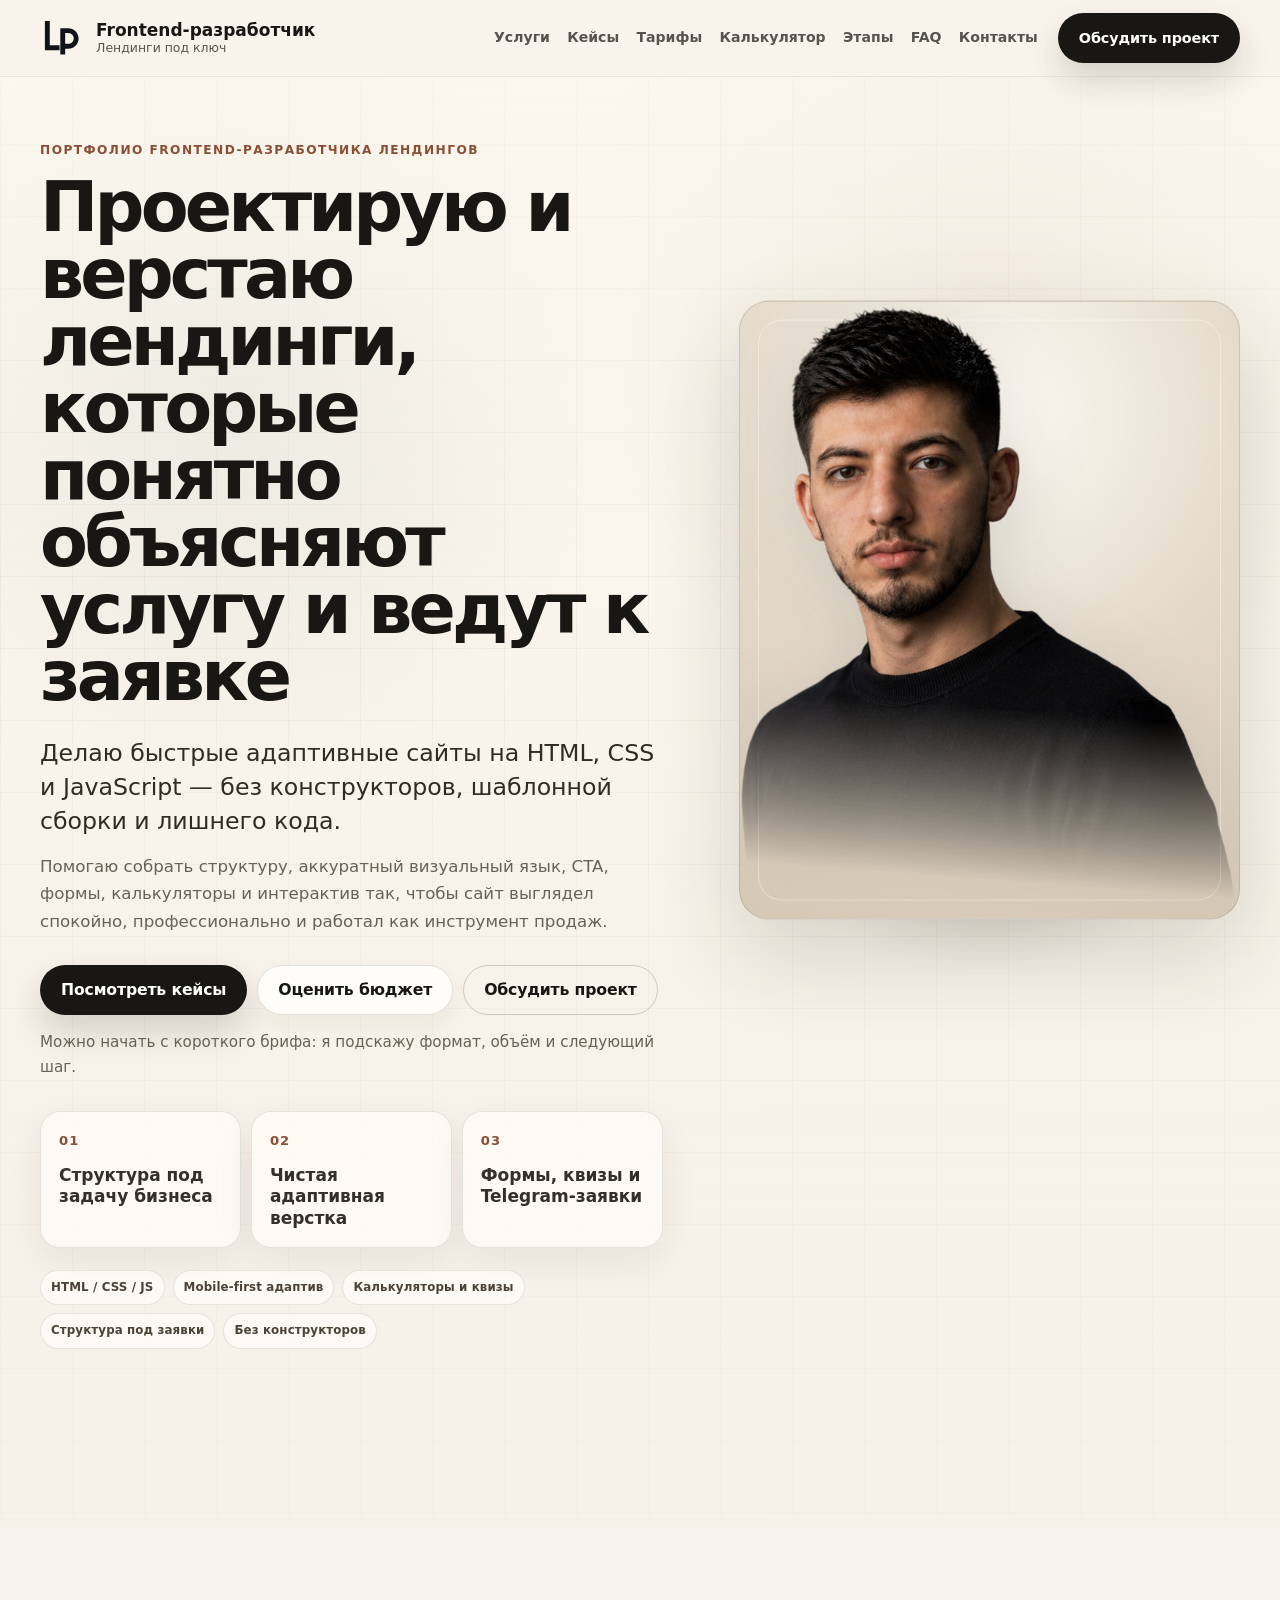
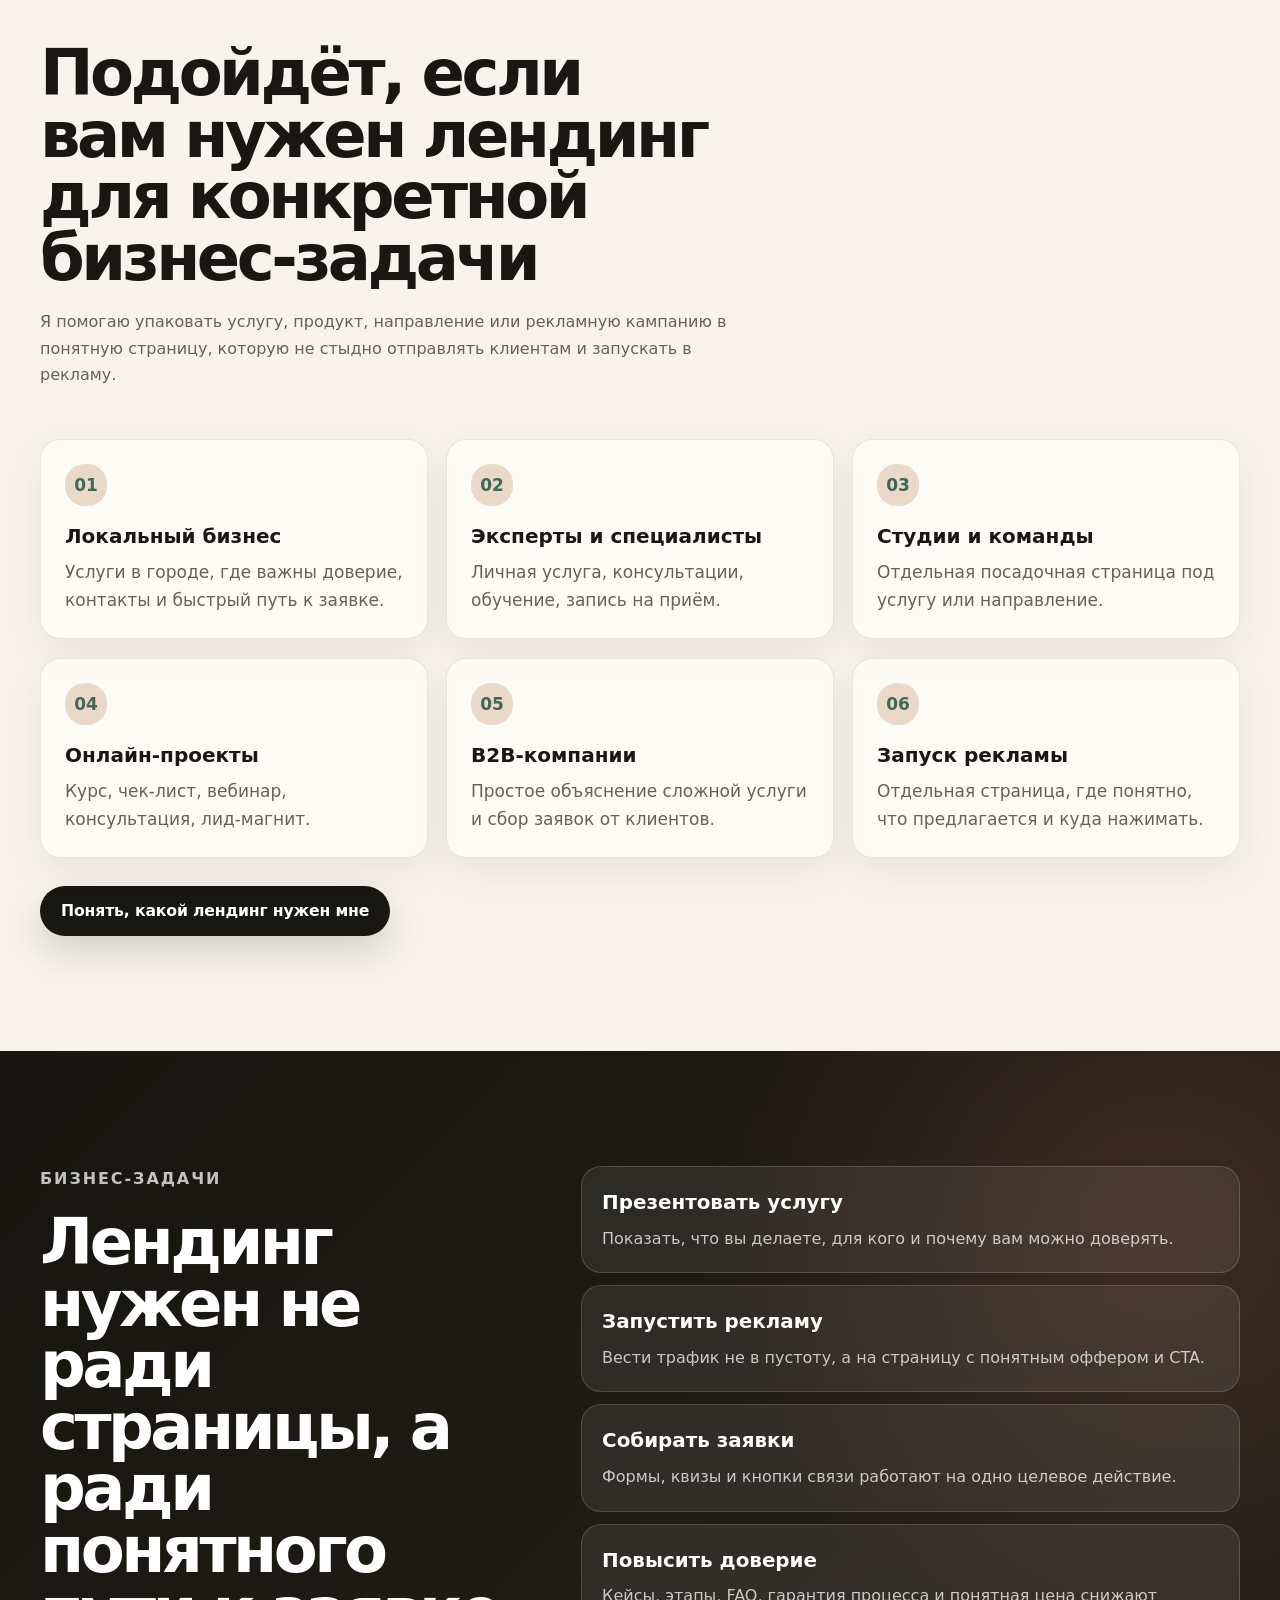
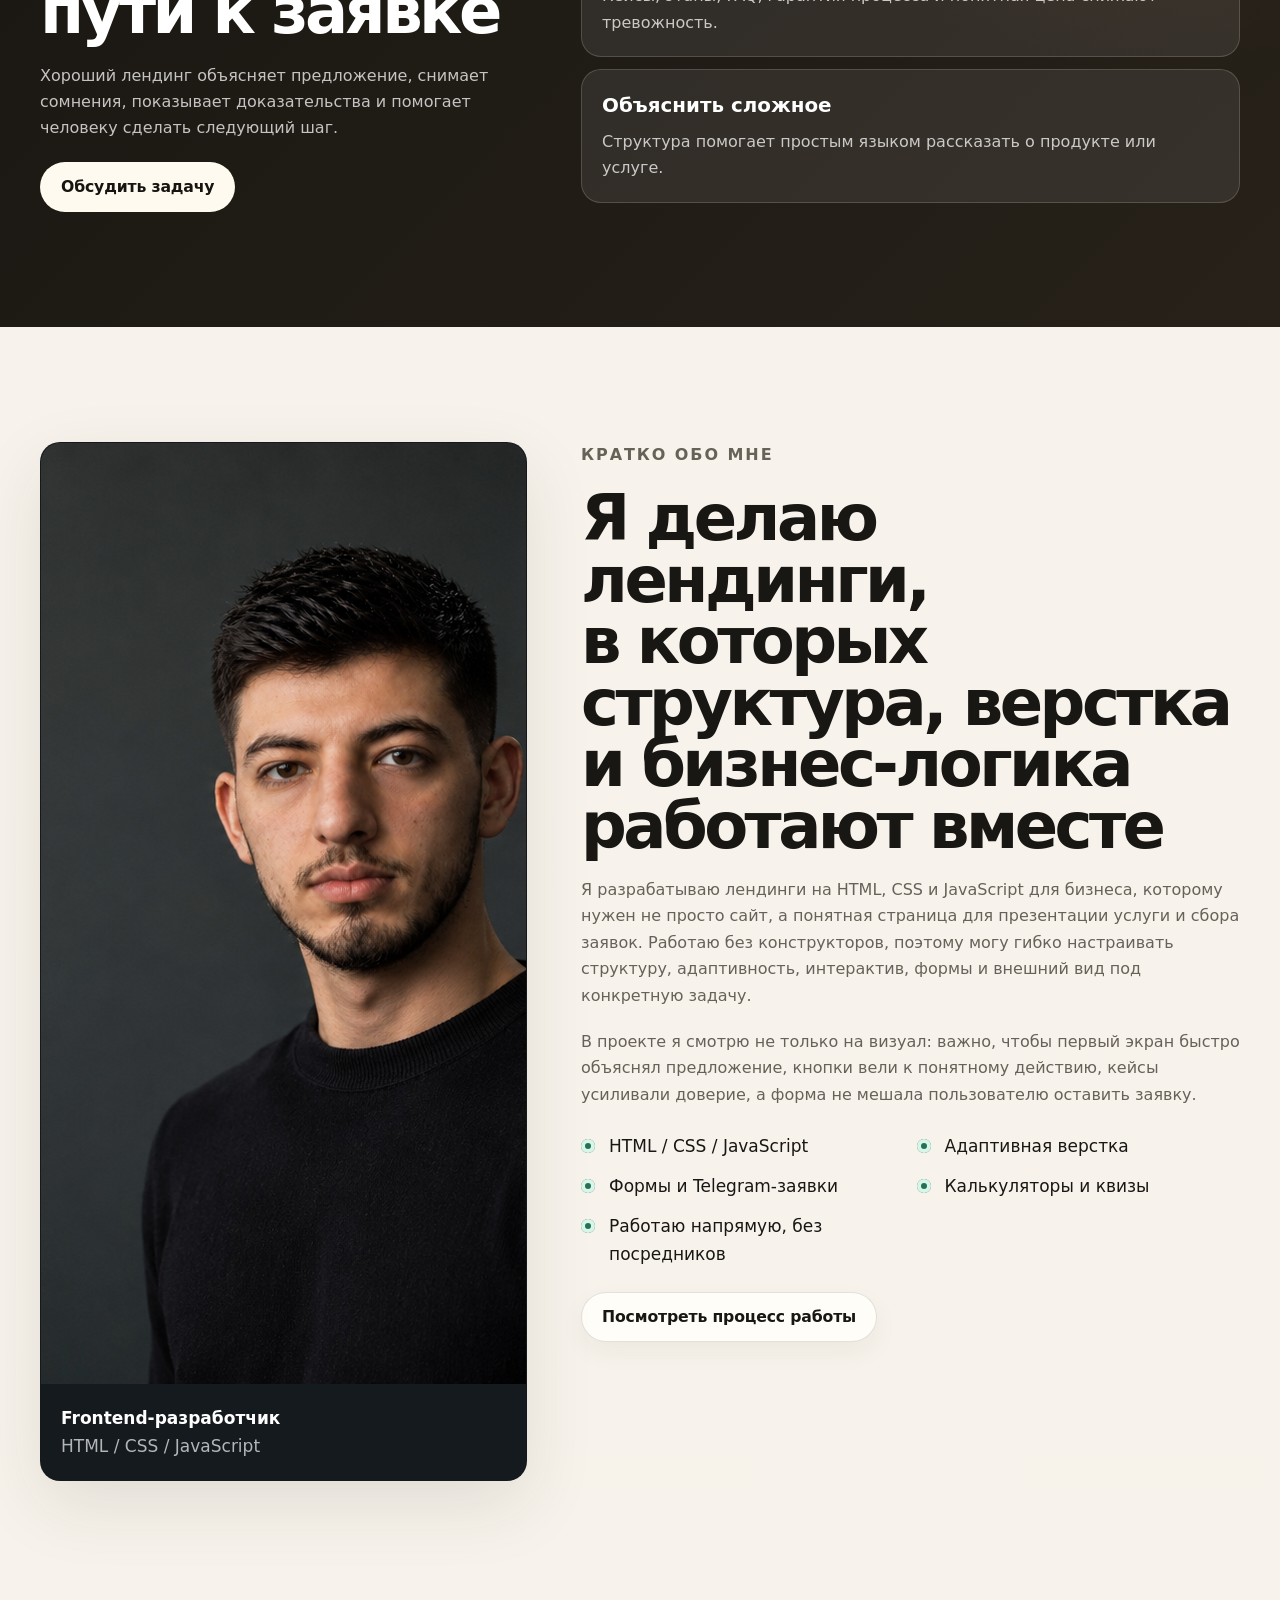
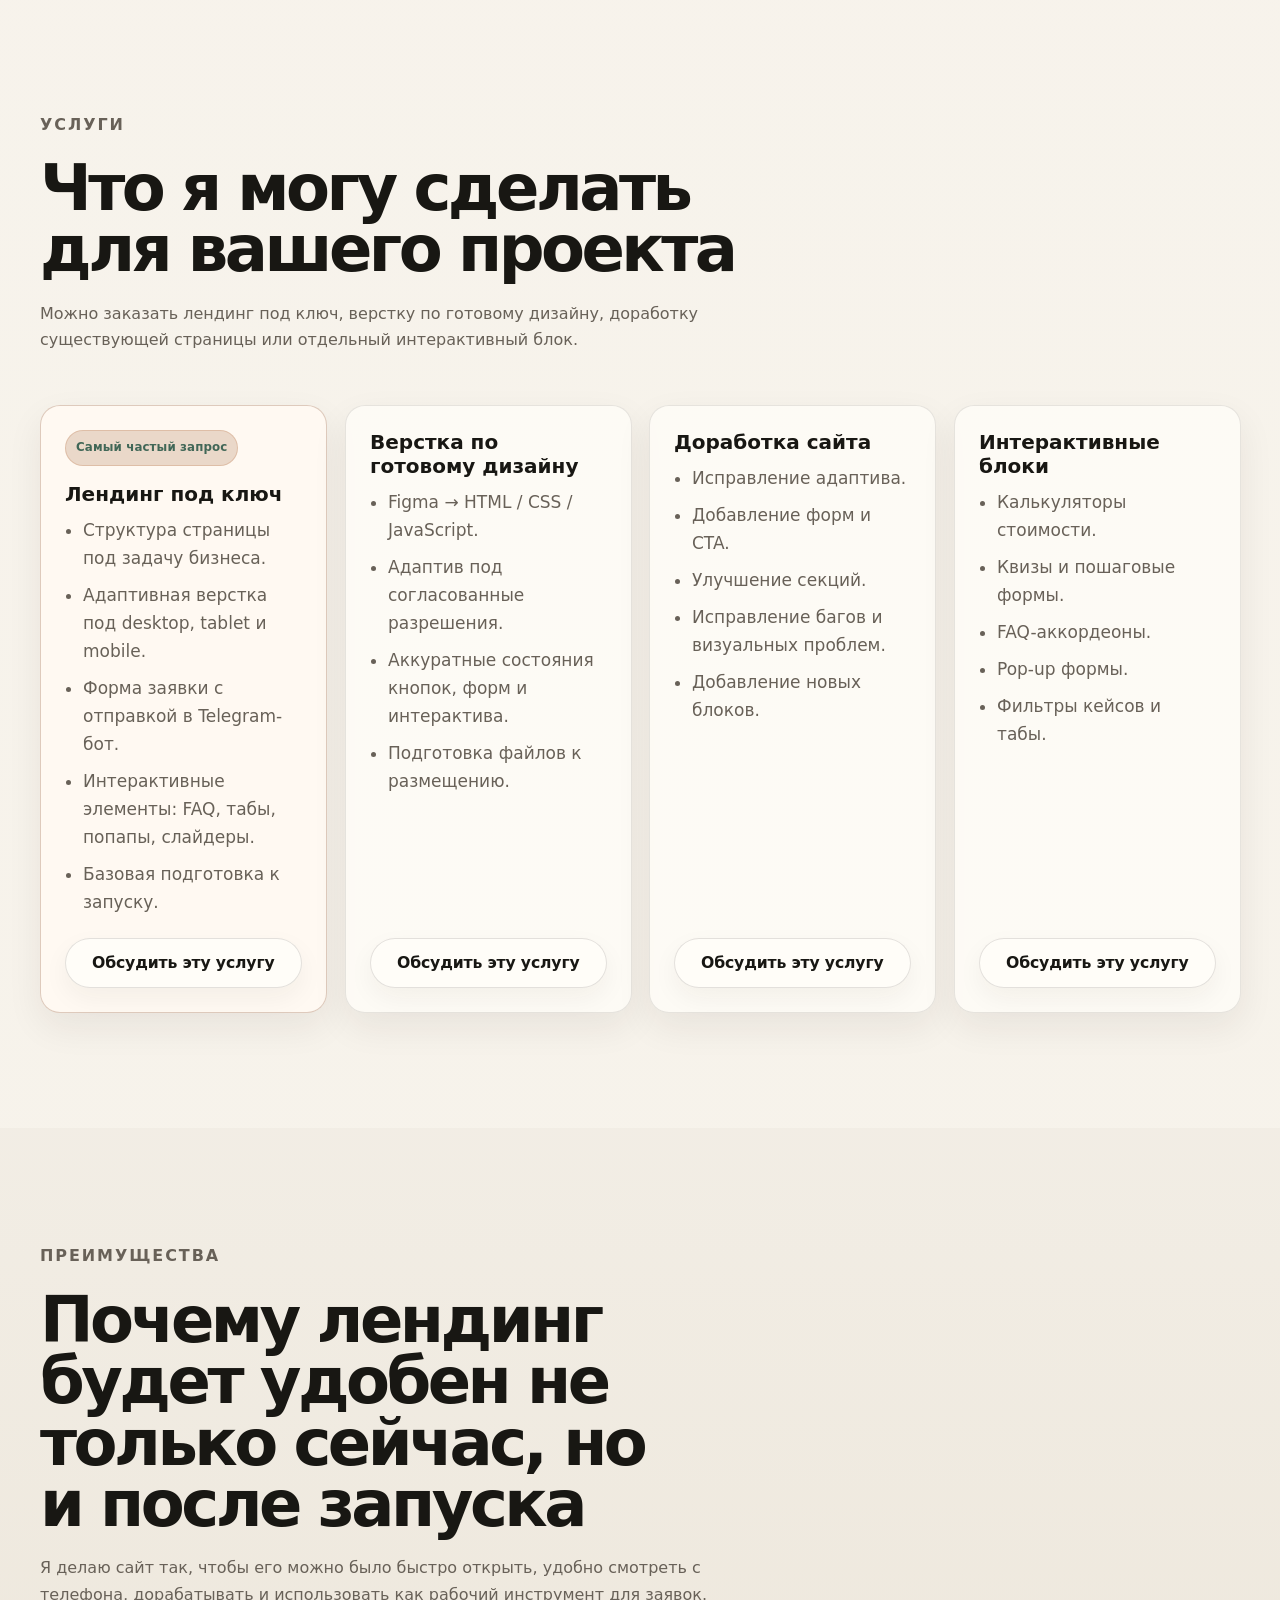
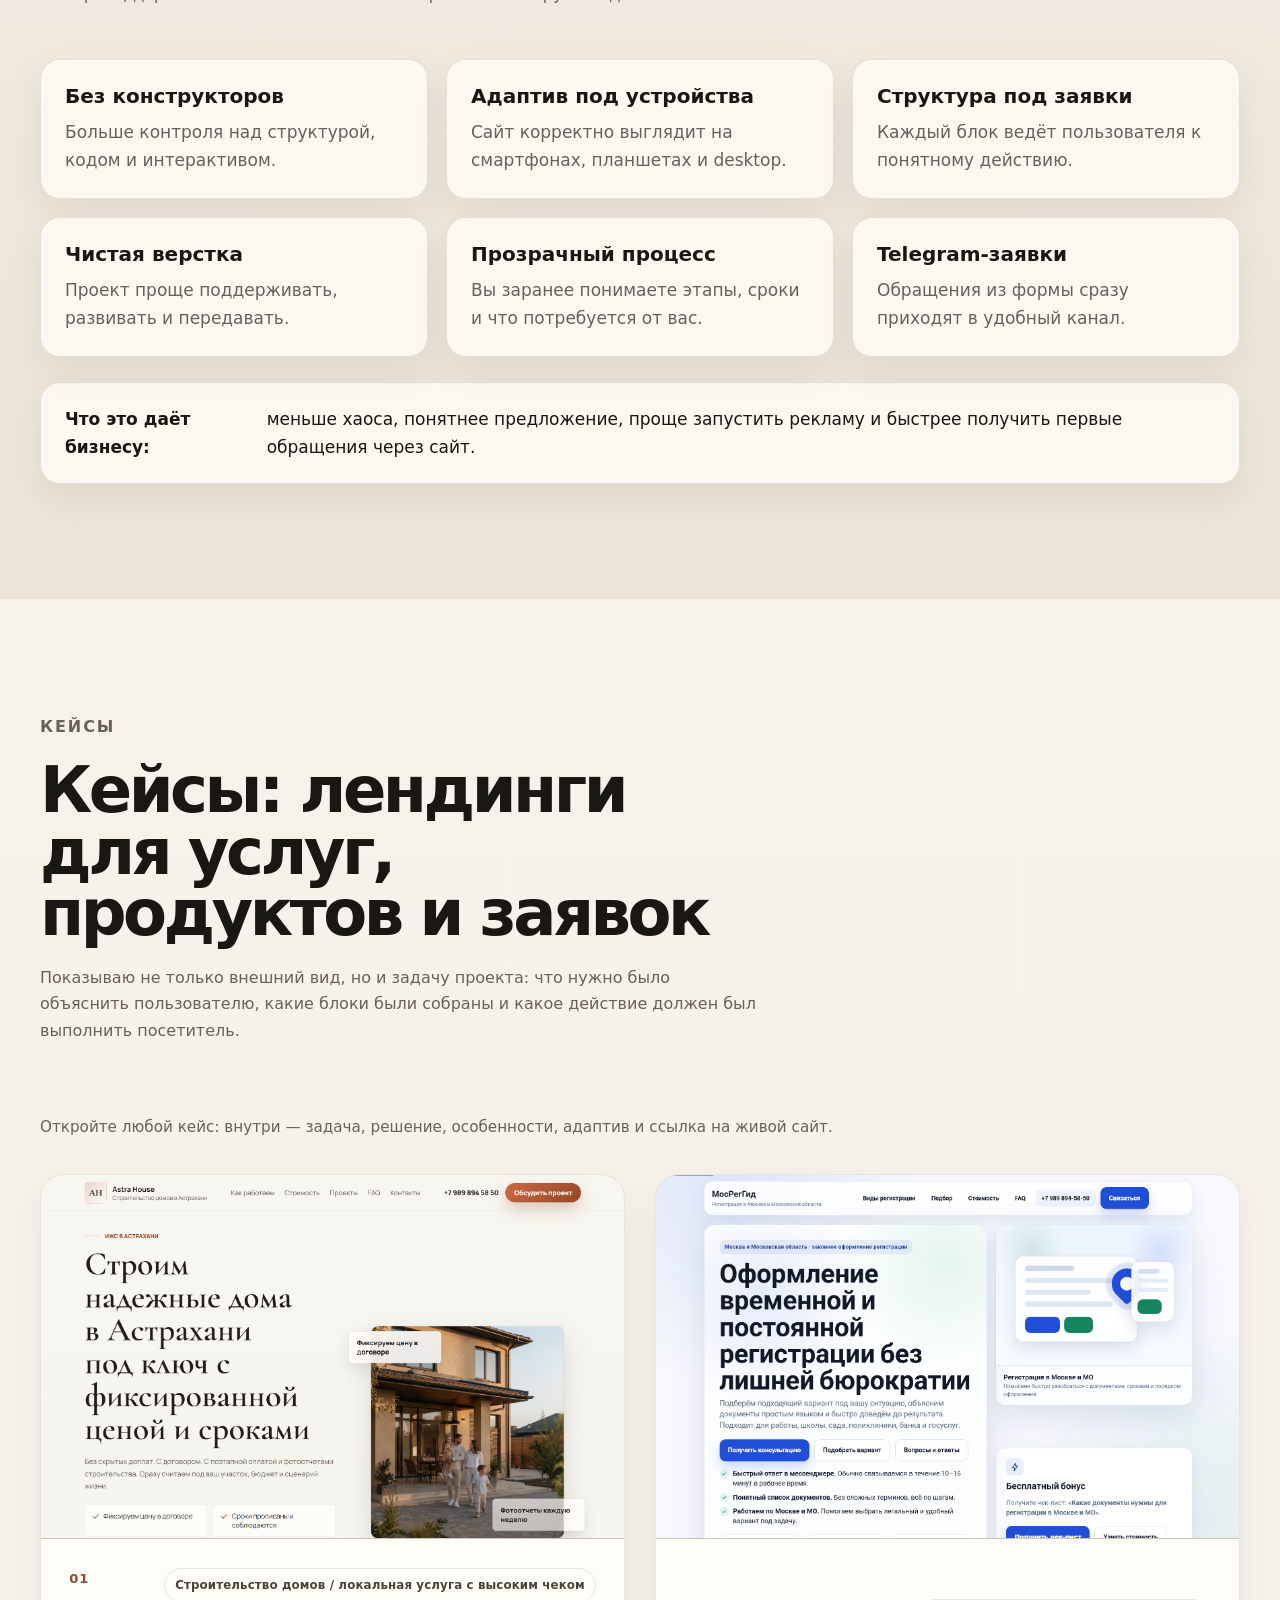
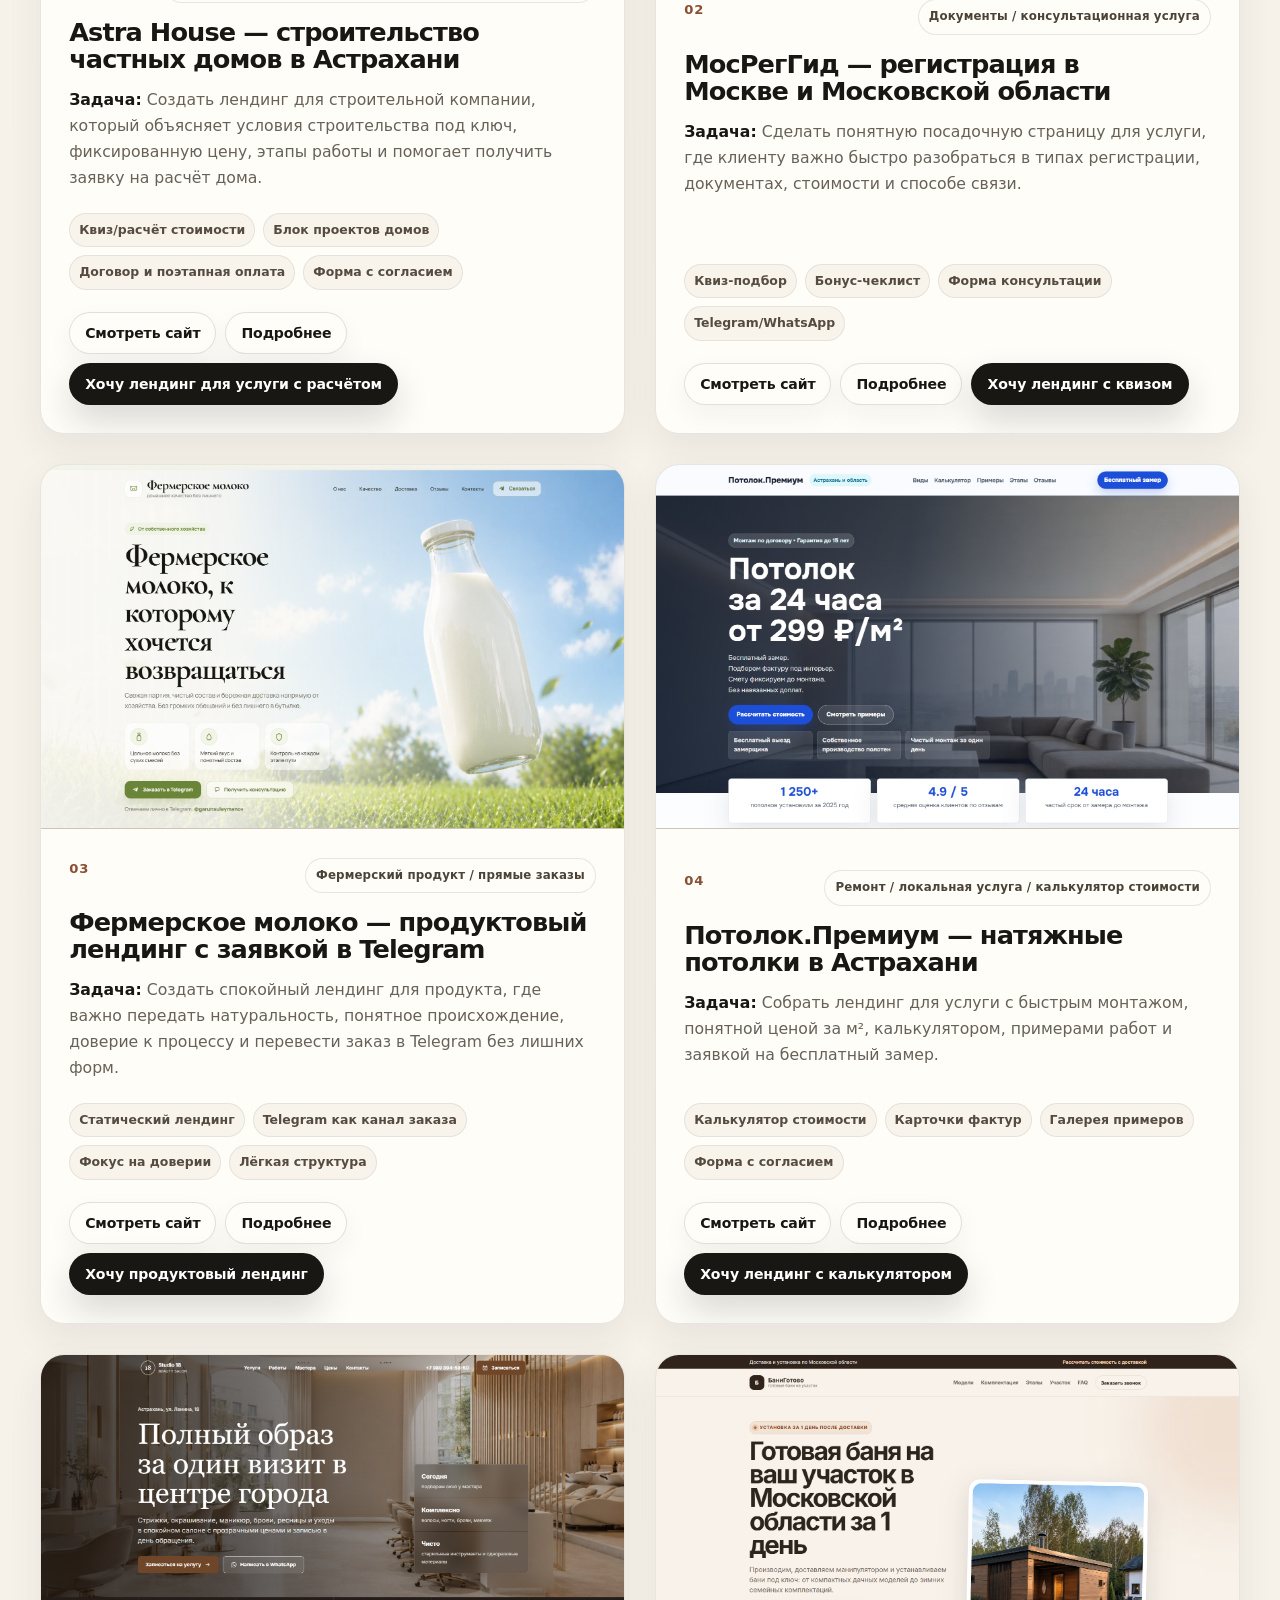
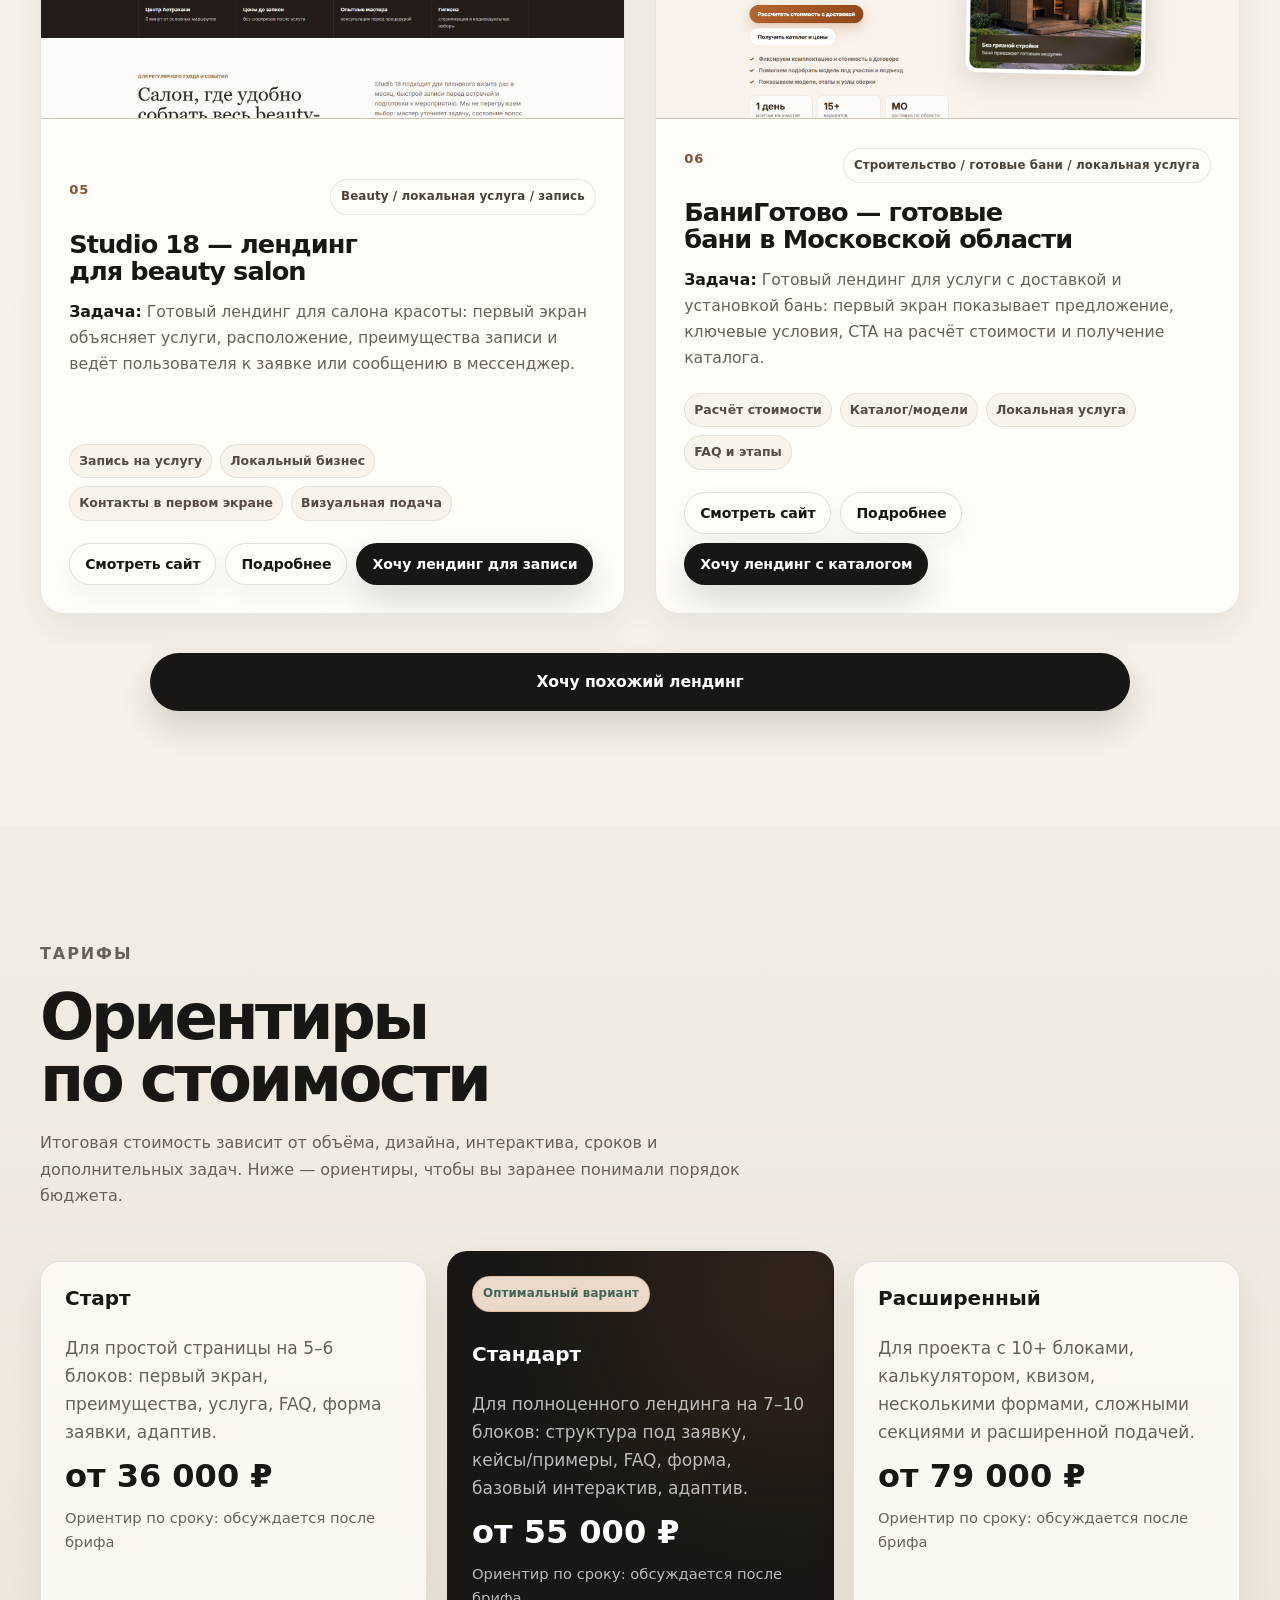
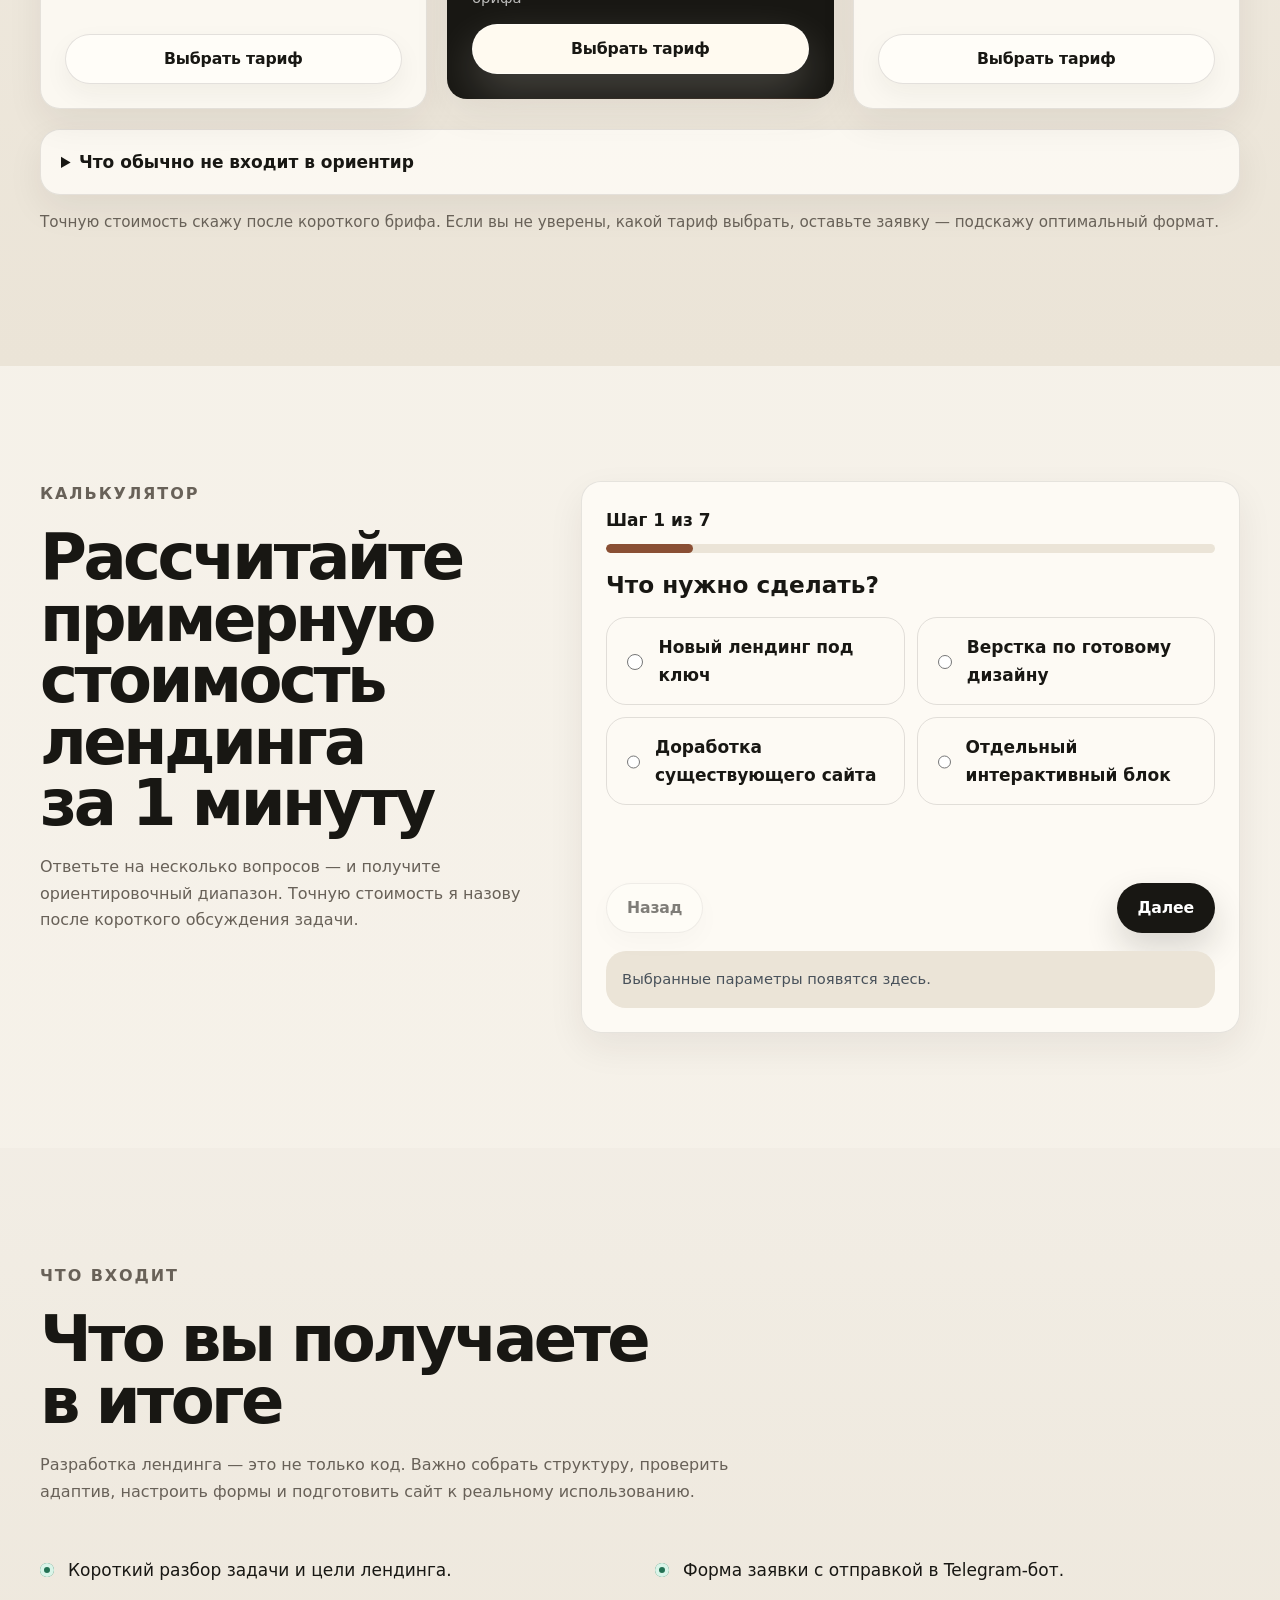
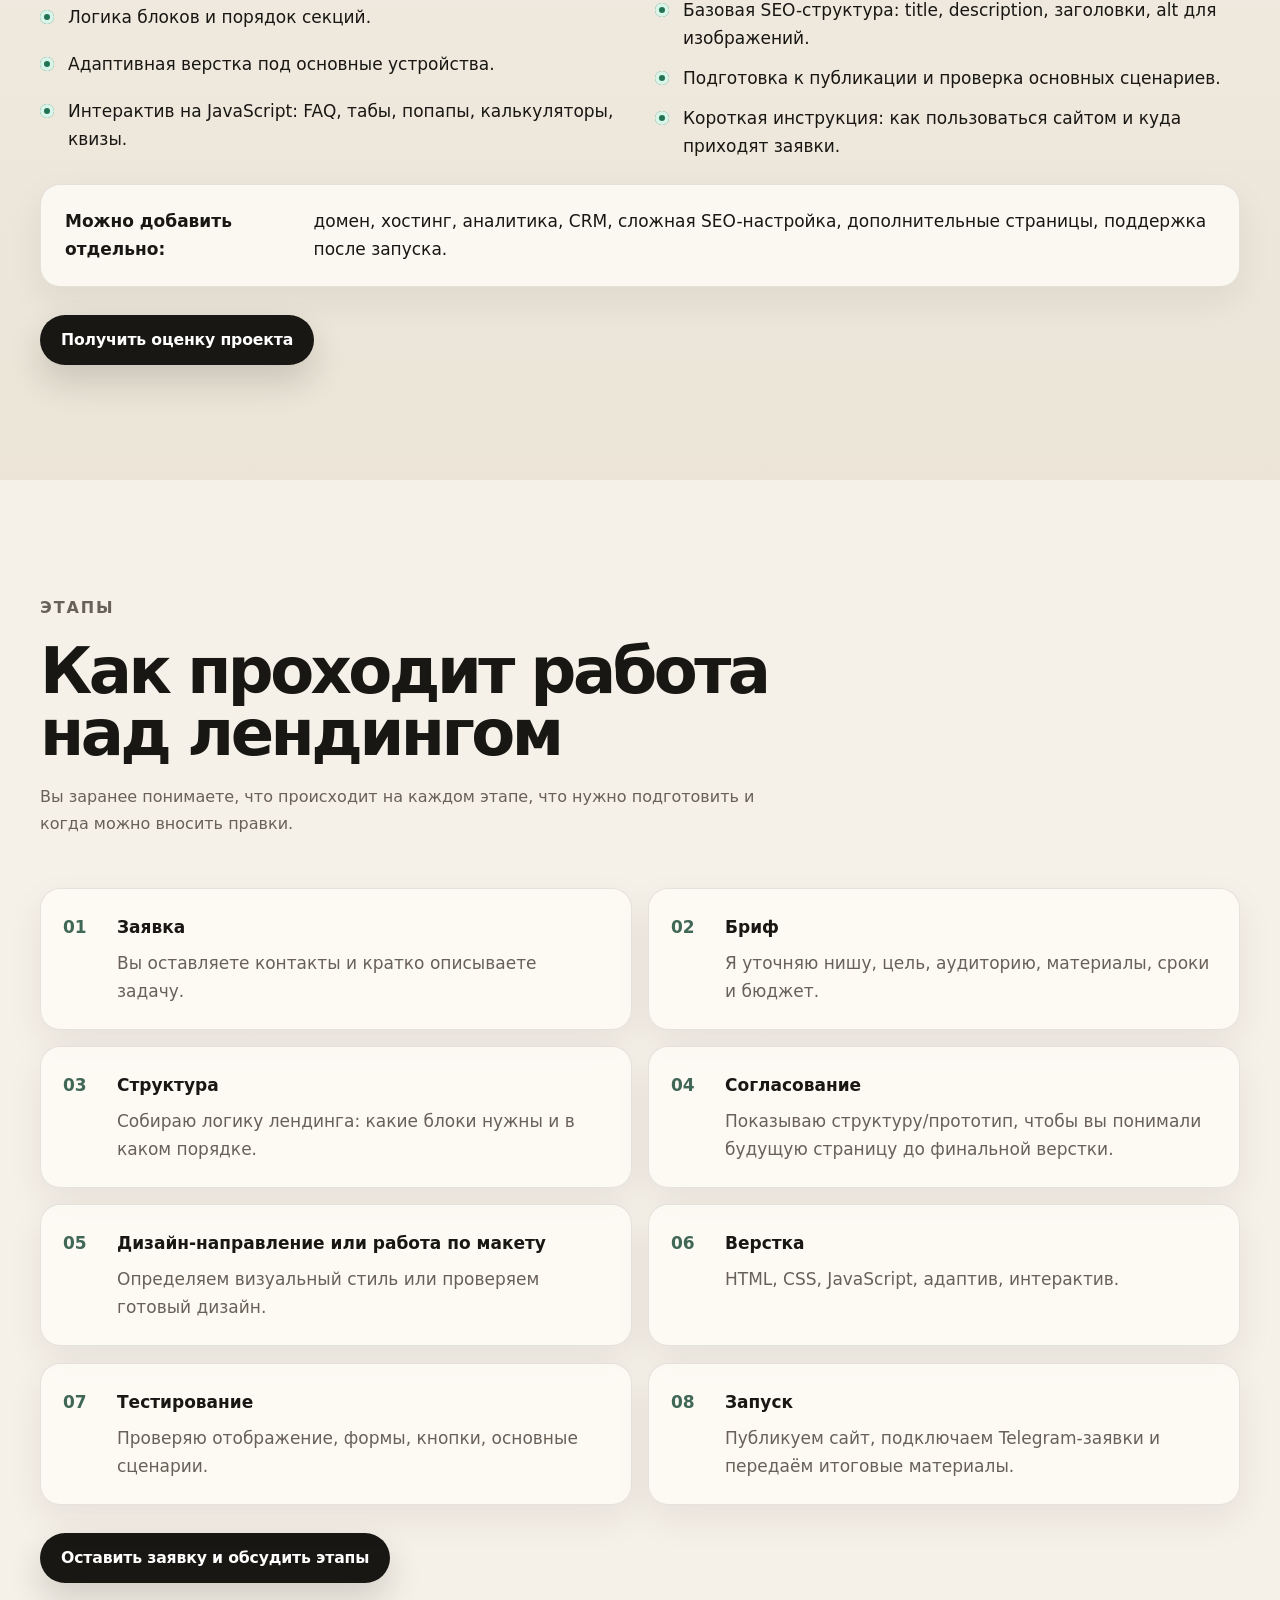
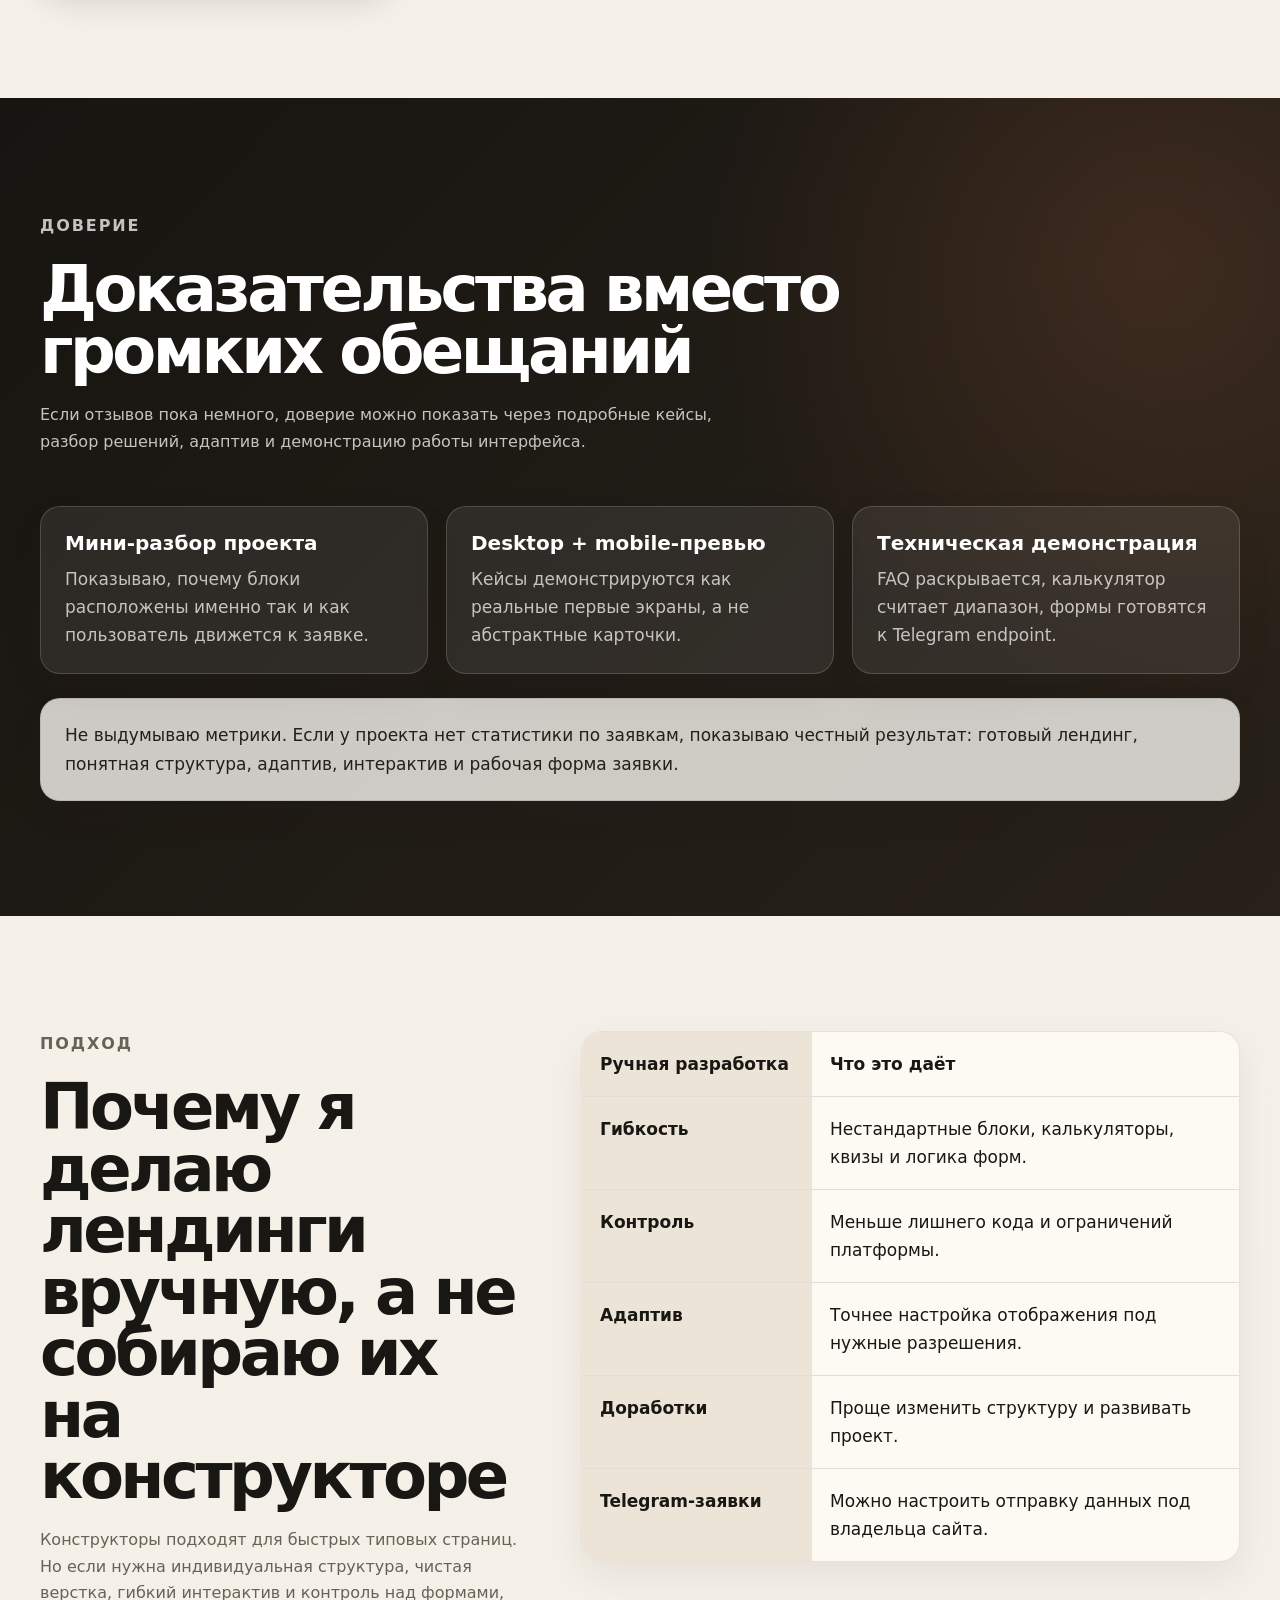
==== commit 99bc184e: "Maked prices a little bit less" ====
--- a/index.html
+++ b/index.html
@@ -559,7 +559,7 @@
 								Для простой страницы на 5–6 блоков: первый экран, преимущества,
 								услуга, FAQ, форма заявки, адаптив.
 							</p>
-							<strong>от 45 000 ₽</strong>
+							<strong>от 36 000 ₽</strong>
 							<span>Ориентир по сроку: обсуждается после брифа</span>
 							<button
 								class="btn btn--secondary"
@@ -577,7 +577,7 @@
 								Для полноценного лендинга на 7–10 блоков: структура под заявку,
 								кейсы/примеры, FAQ, форма, базовый интерактив, адаптив.
 							</p>
-							<strong>от 69 000 ₽</strong>
+							<strong>от 55 000 ₽</strong>
 							<span>Ориентир по сроку: обсуждается после брифа</span>
 							<button
 								class="btn btn--primary"
@@ -594,7 +594,7 @@
 								Для проекта с 10+ блоками, калькулятором, квизом, несколькими
 								формами, сложными секциями и расширенной подачей.
 							</p>
-							<strong>от 99 000 ₽</strong>
+							<strong>от 79 000 ₽</strong>
 							<span>Ориентир по сроку: обсуждается после брифа</span>
 							<button
 								class="btn btn--secondary"
@@ -925,6 +925,7 @@
 								<option>В течение месяца</option>
 							</select></label
 						>
+						<!-- . -->
 						<label class="checkbox"
 							><input type="checkbox" name="consent" required />
 							<span
@@ -1166,9 +1167,9 @@
 						<label
 							>Бюджет<select name="budget">
 								<option>Пока не знаю</option>
-								<option>до 50 000 ₽</option>
-								<option>50 000–90 000 ₽</option>
-								<option>от 90 000 ₽</option>
+								<option>до 40 000 ₽</option>
+								<option>40 000–72 000 ₽</option>
+								<option>от 72 000 ₽</option>
 							</select></label
 						>
 						<label
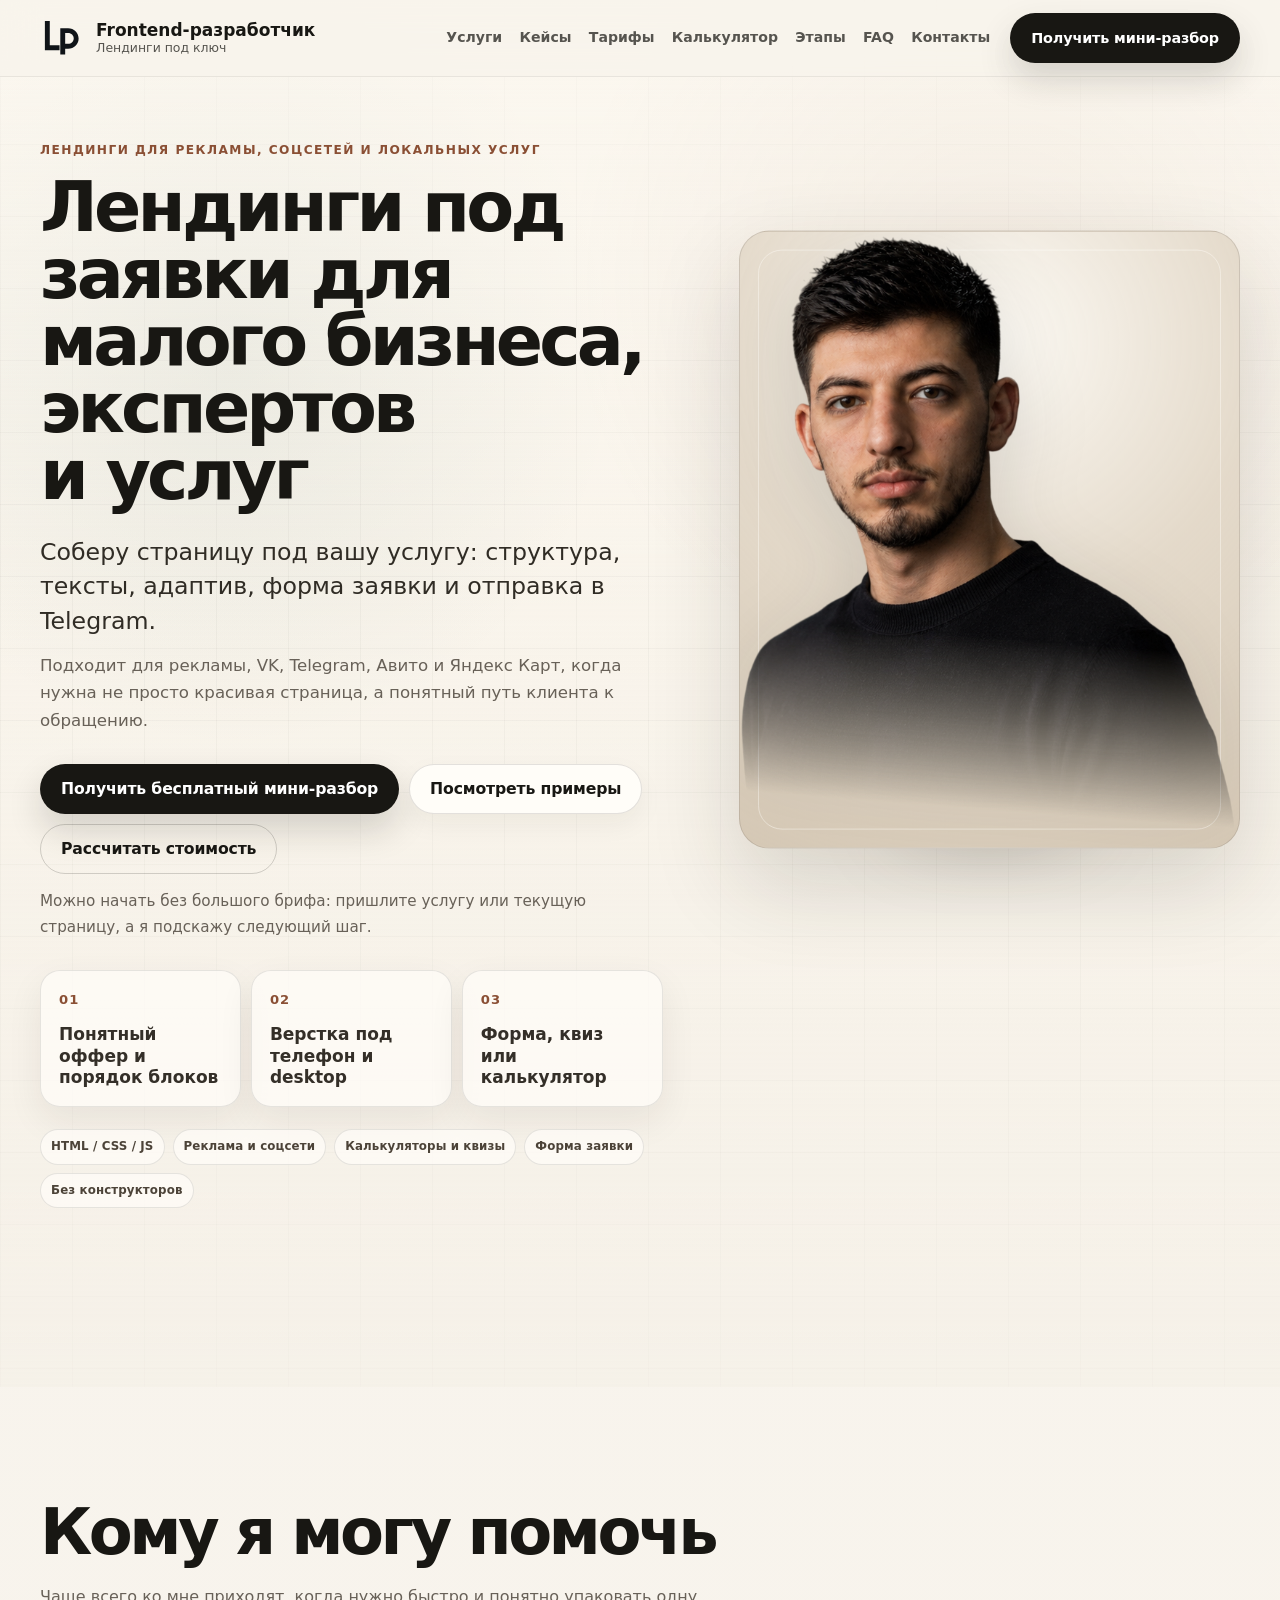
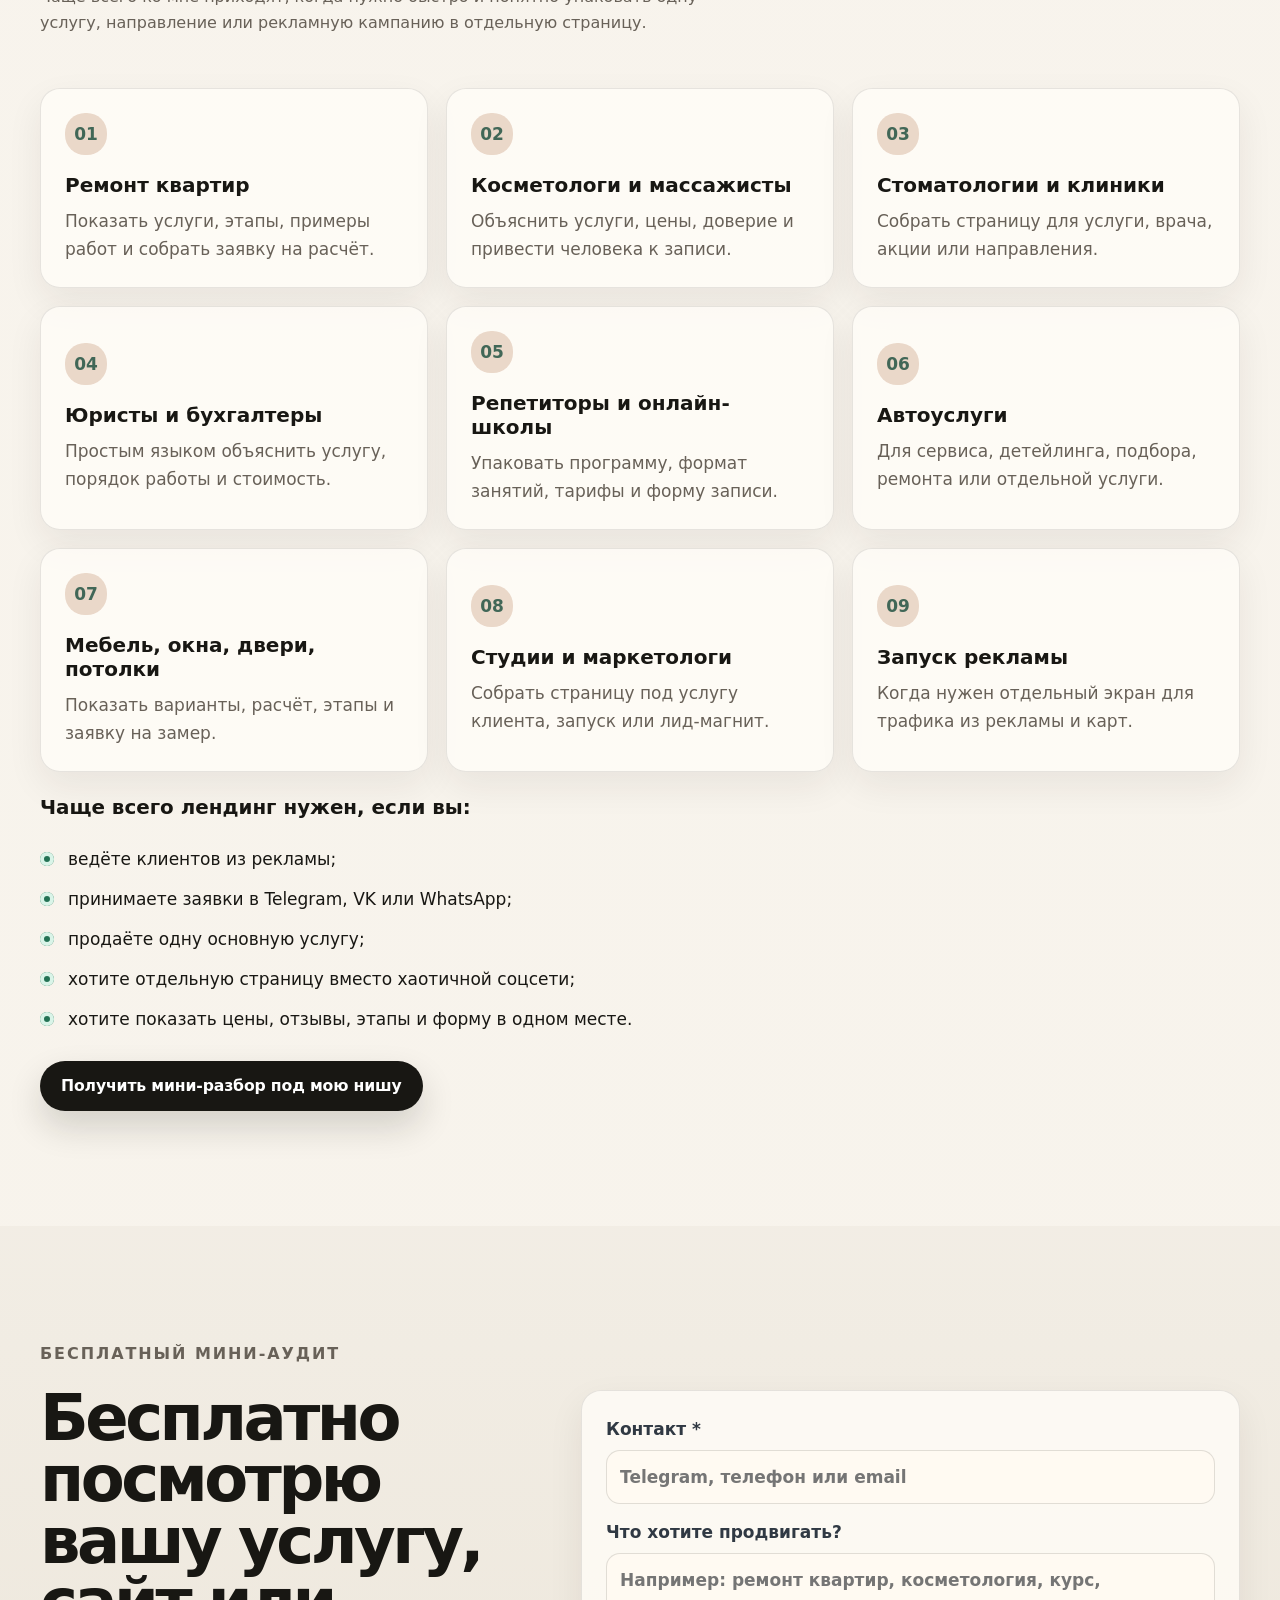
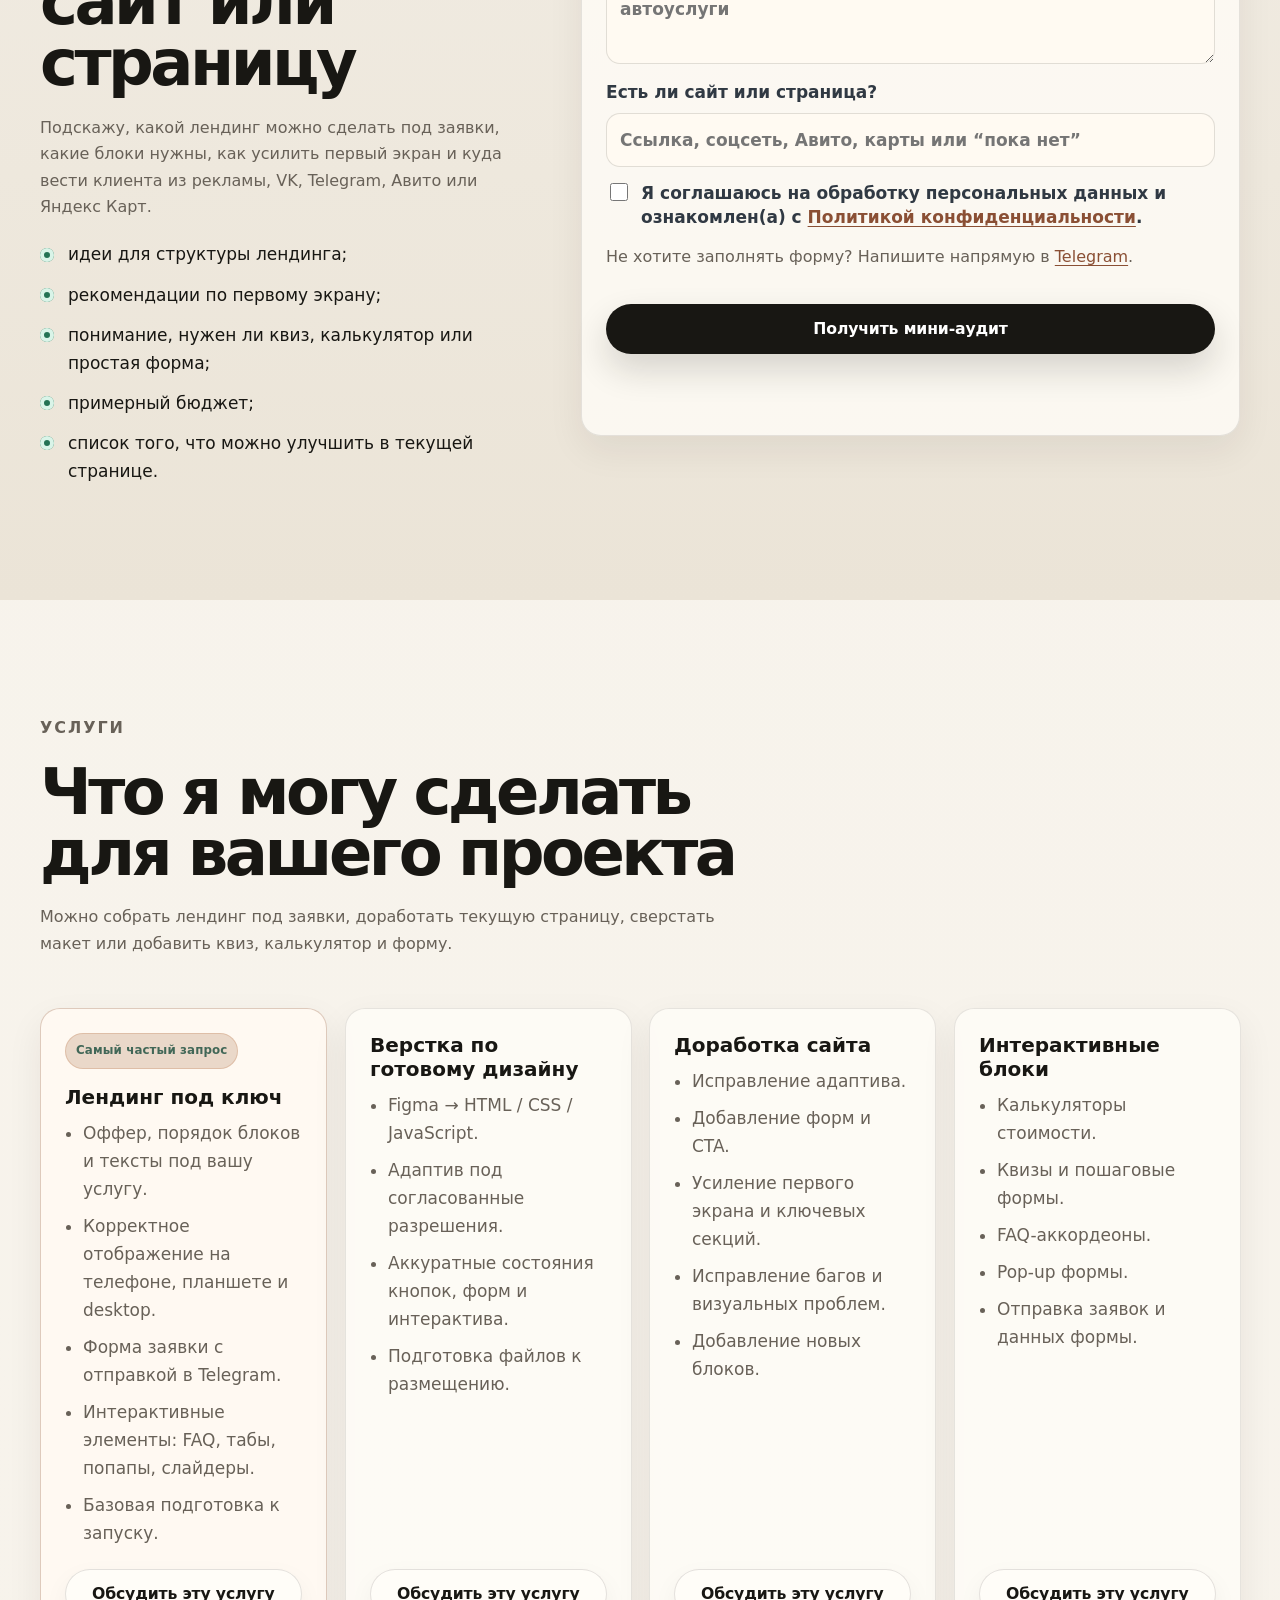
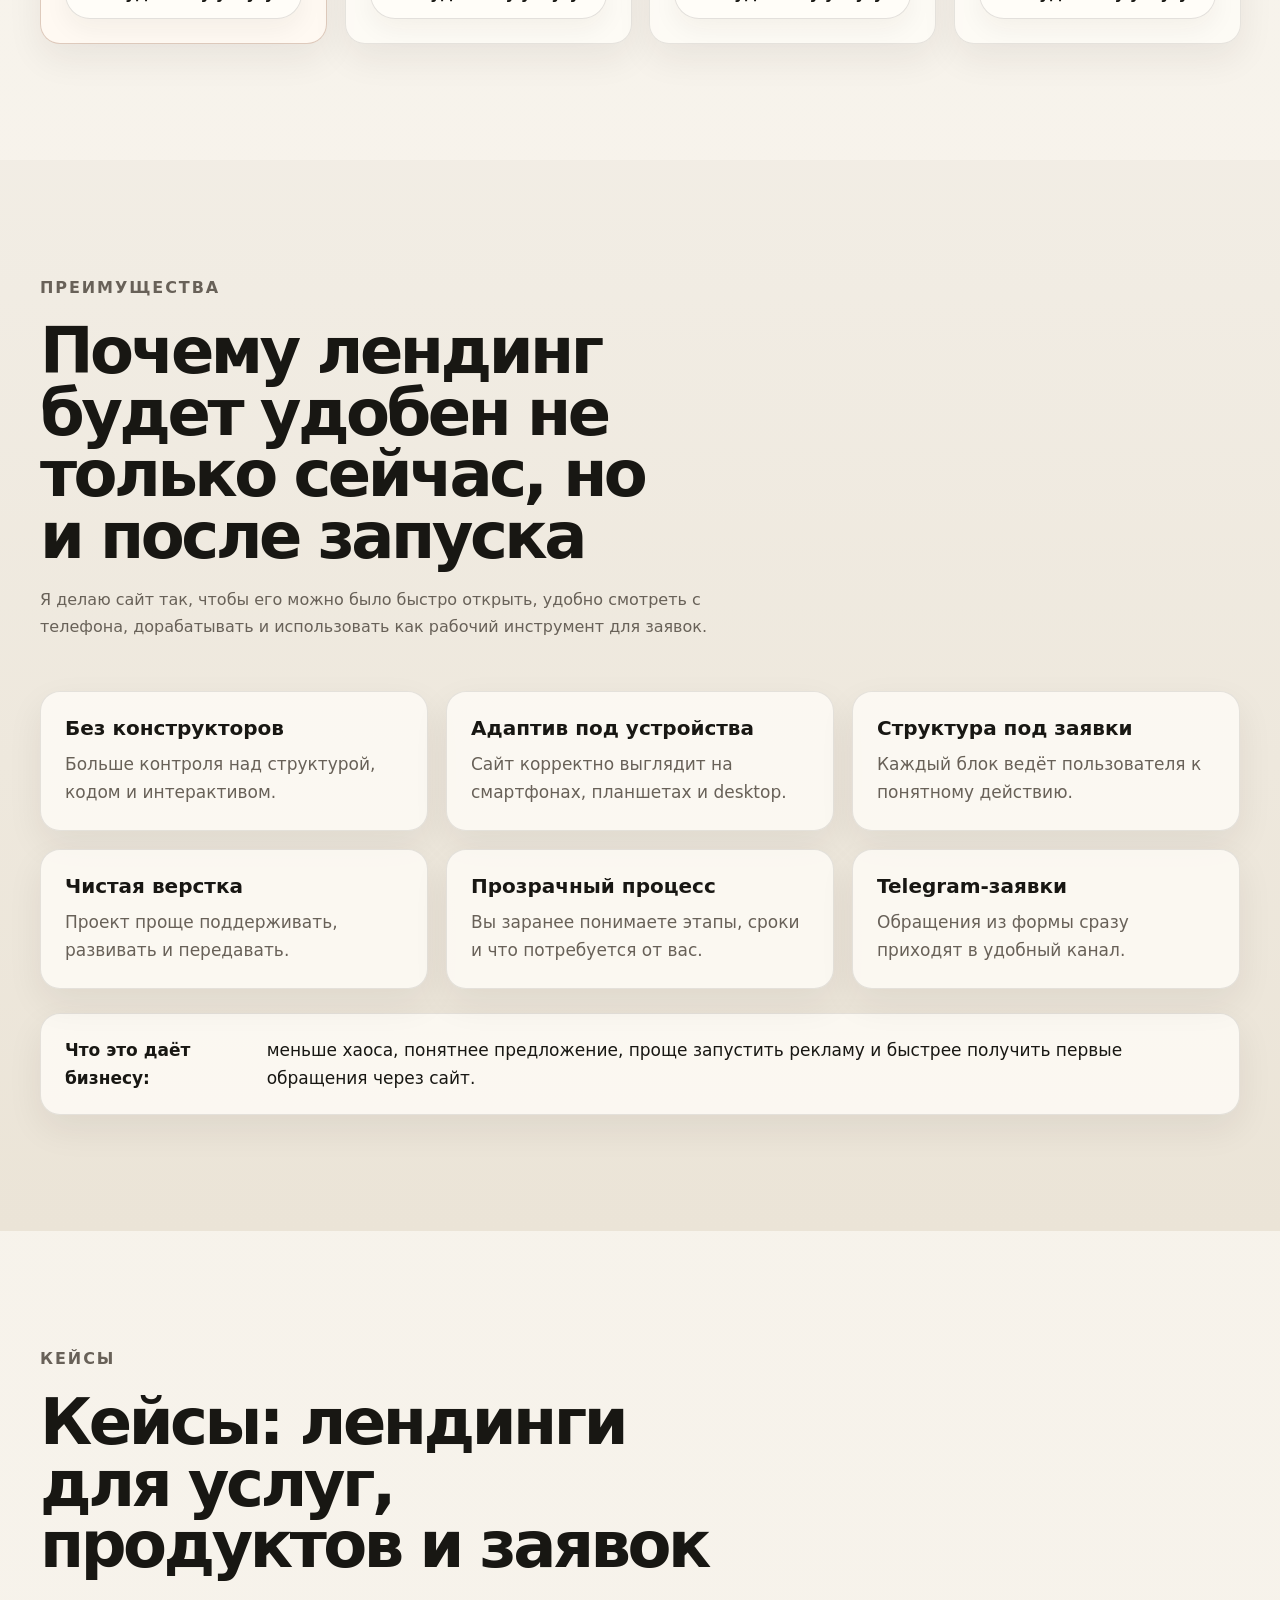
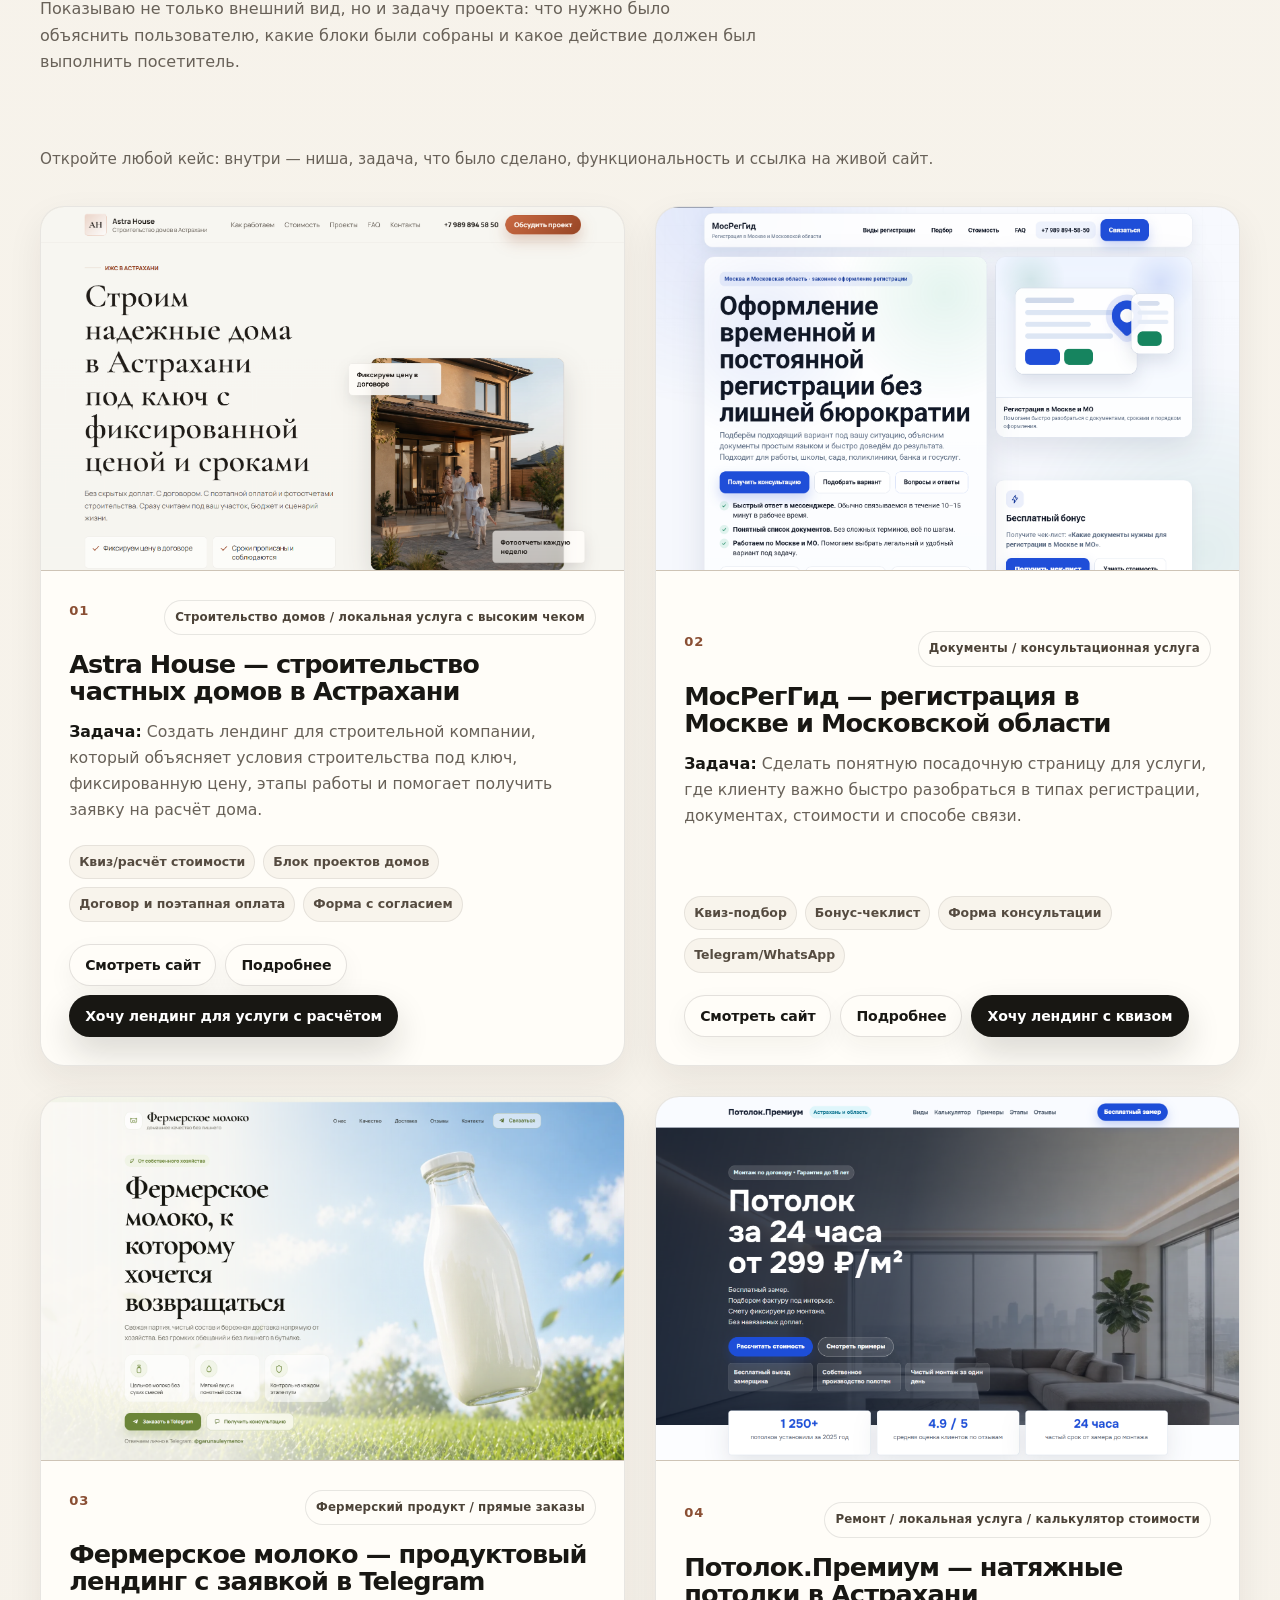
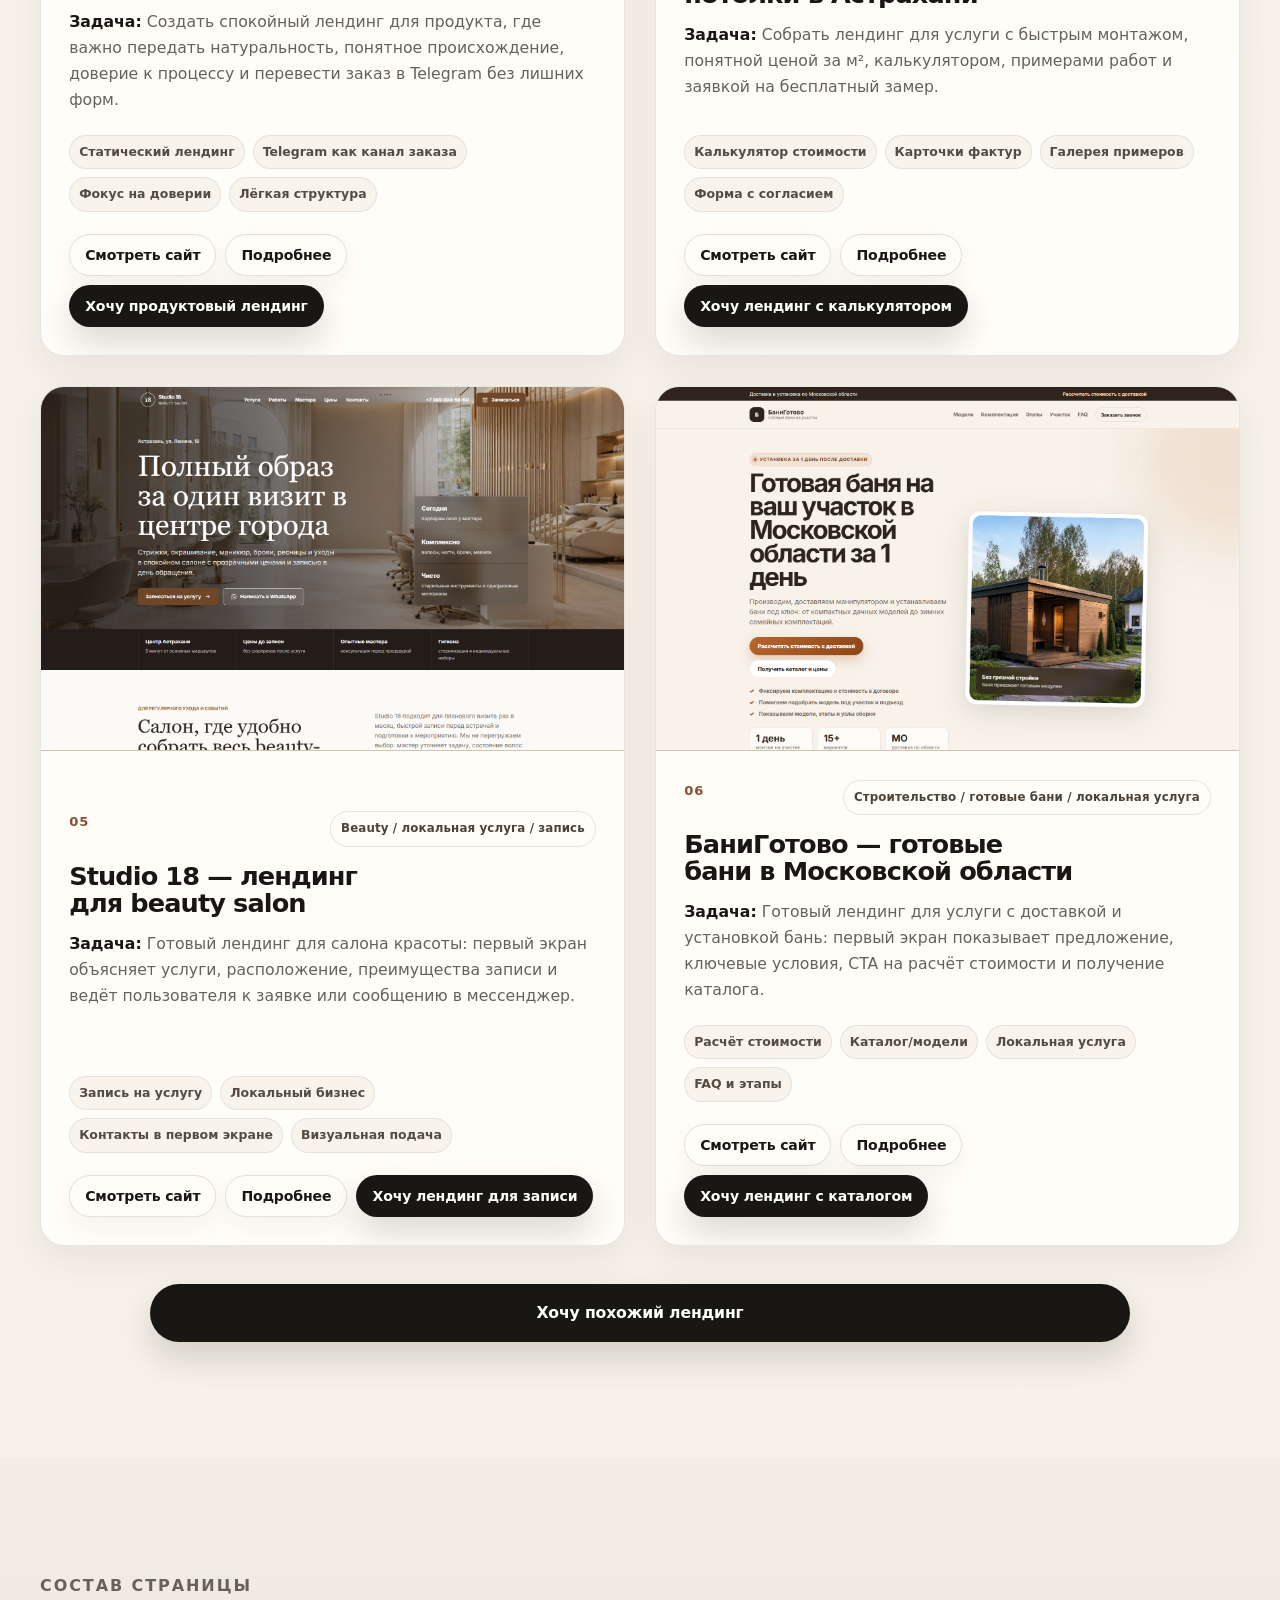
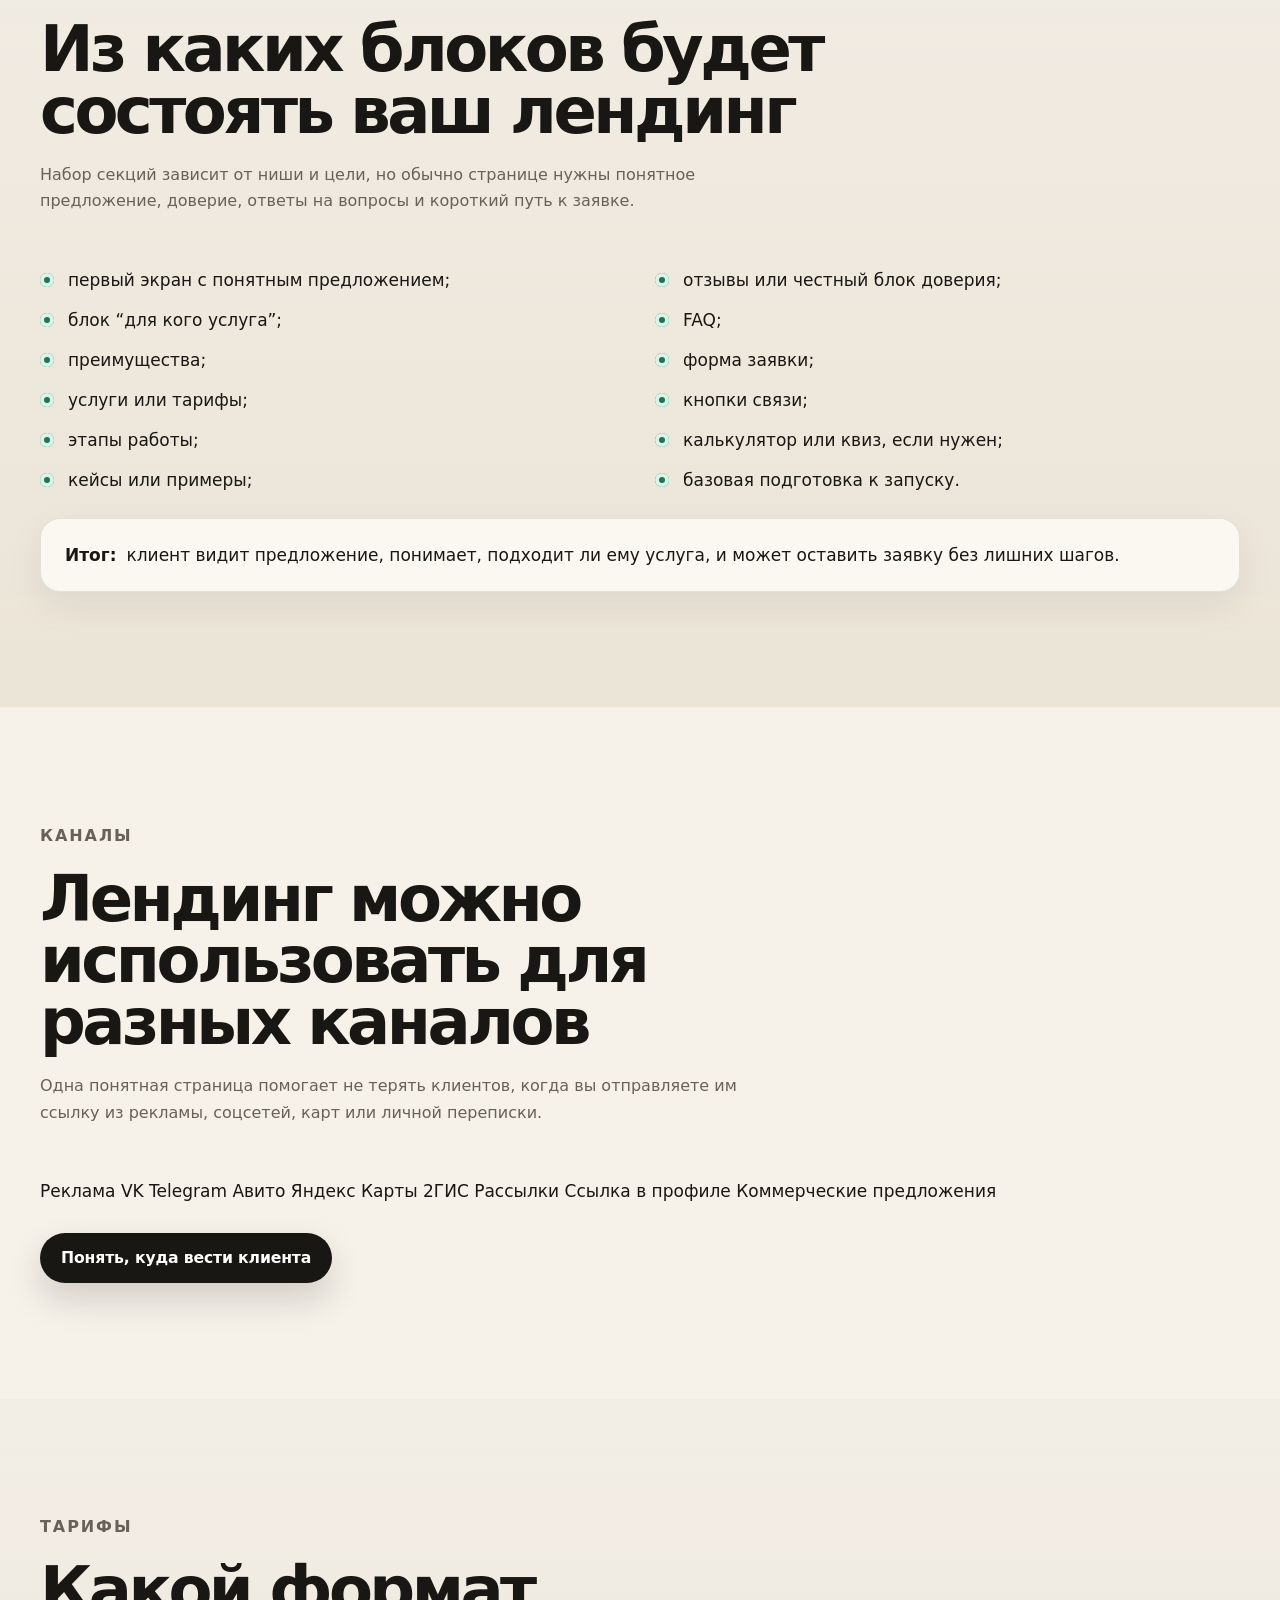
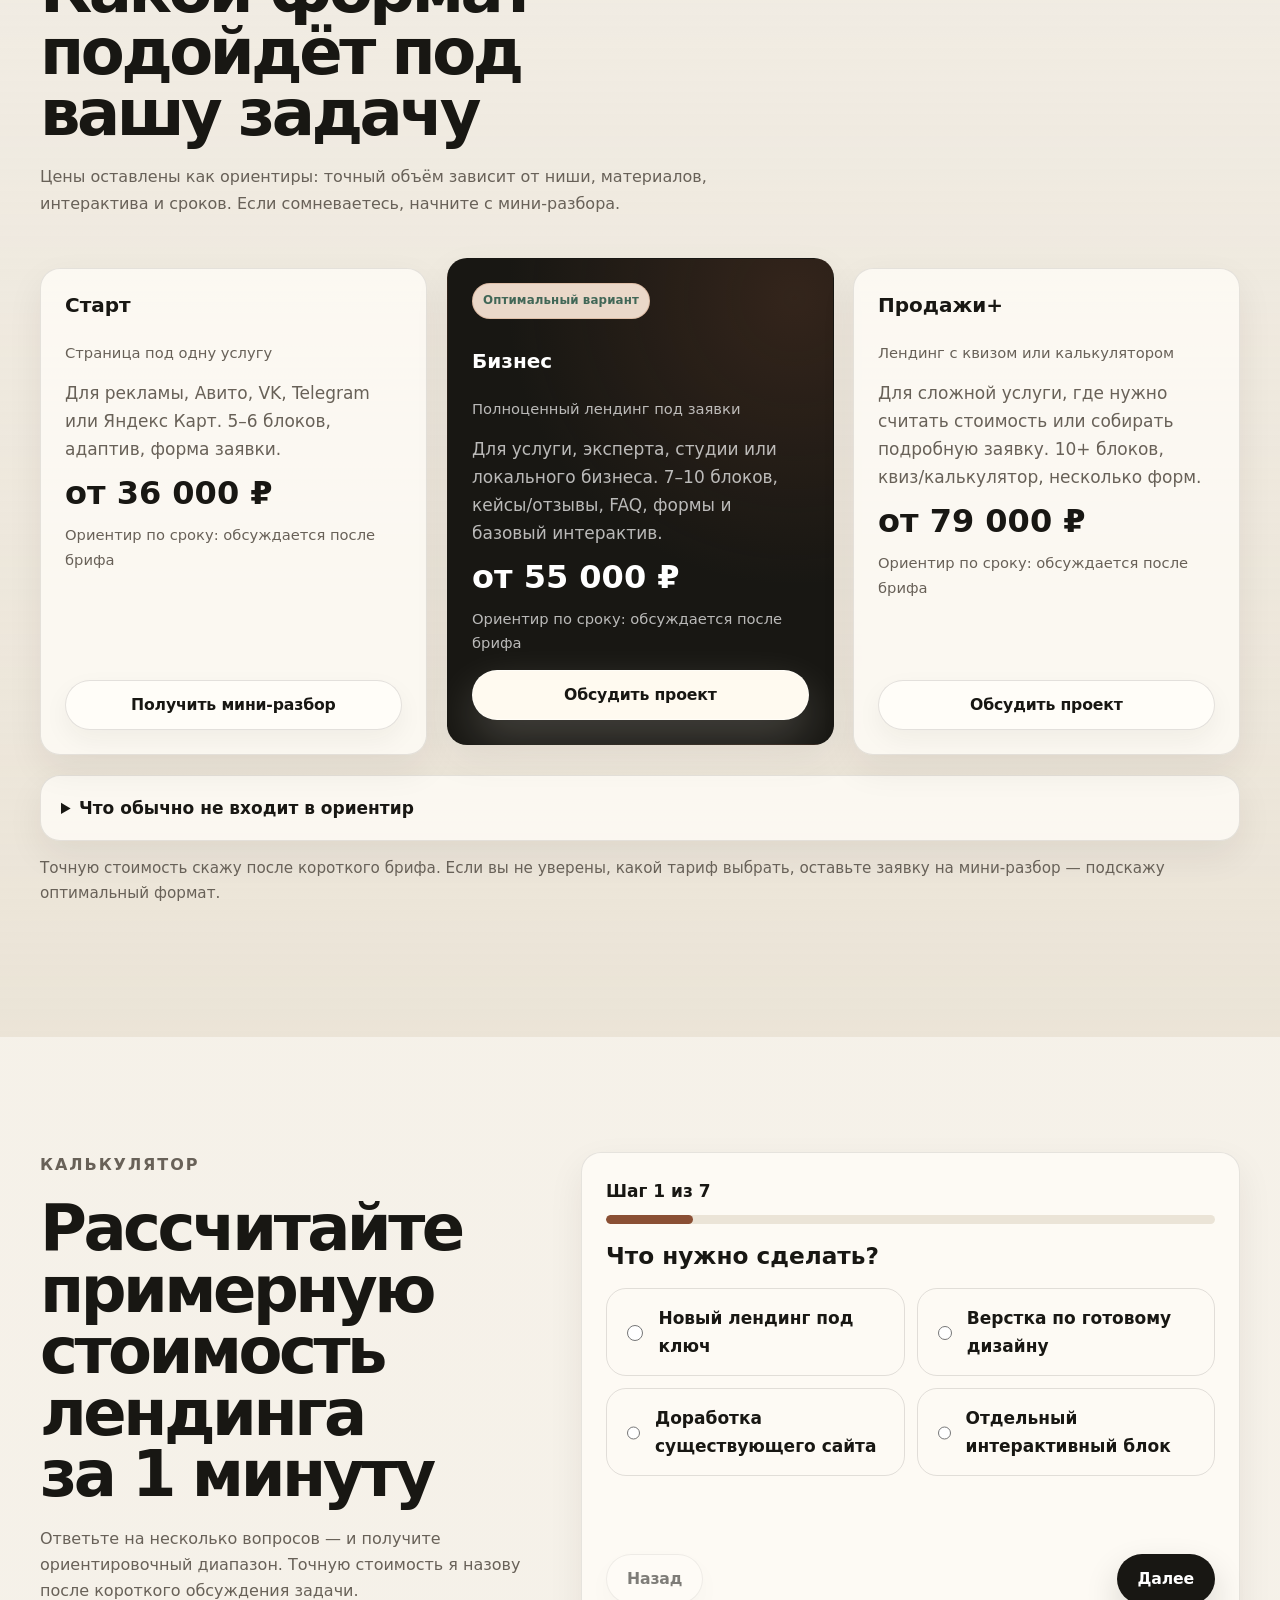
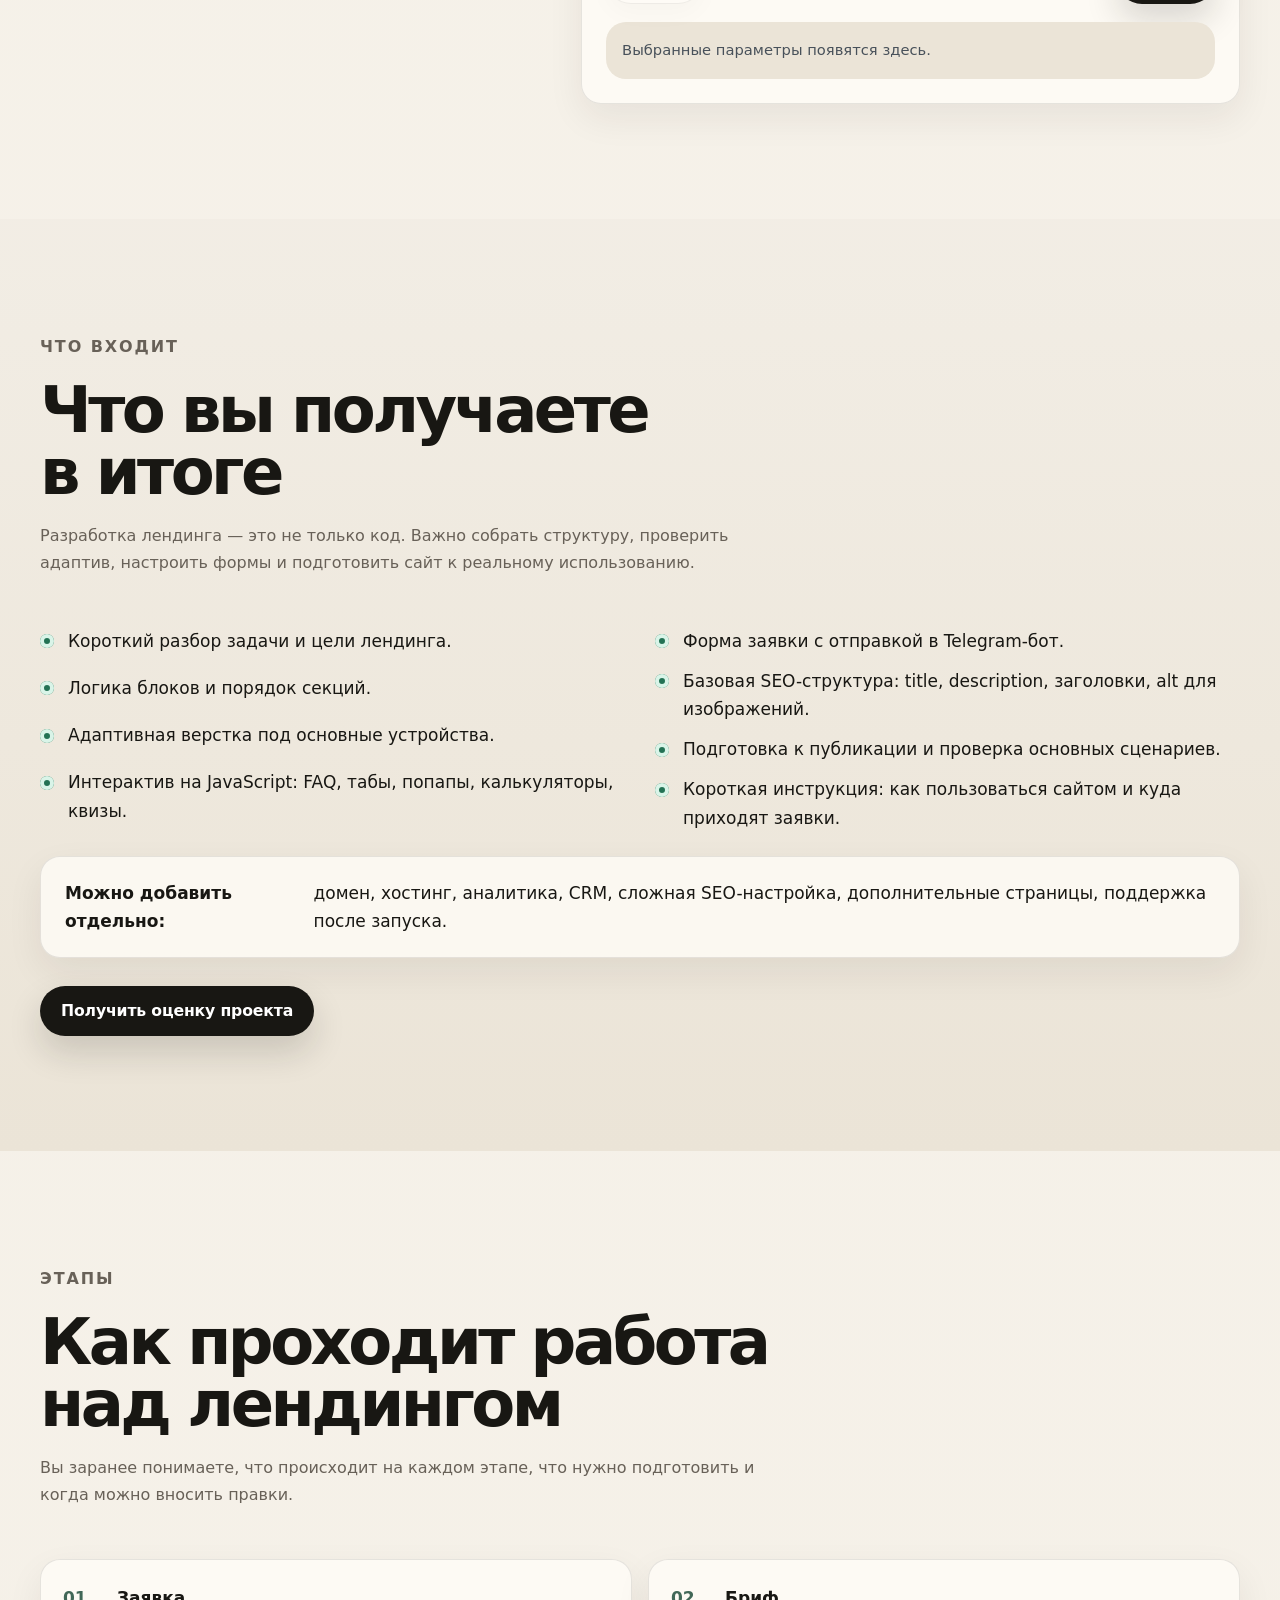
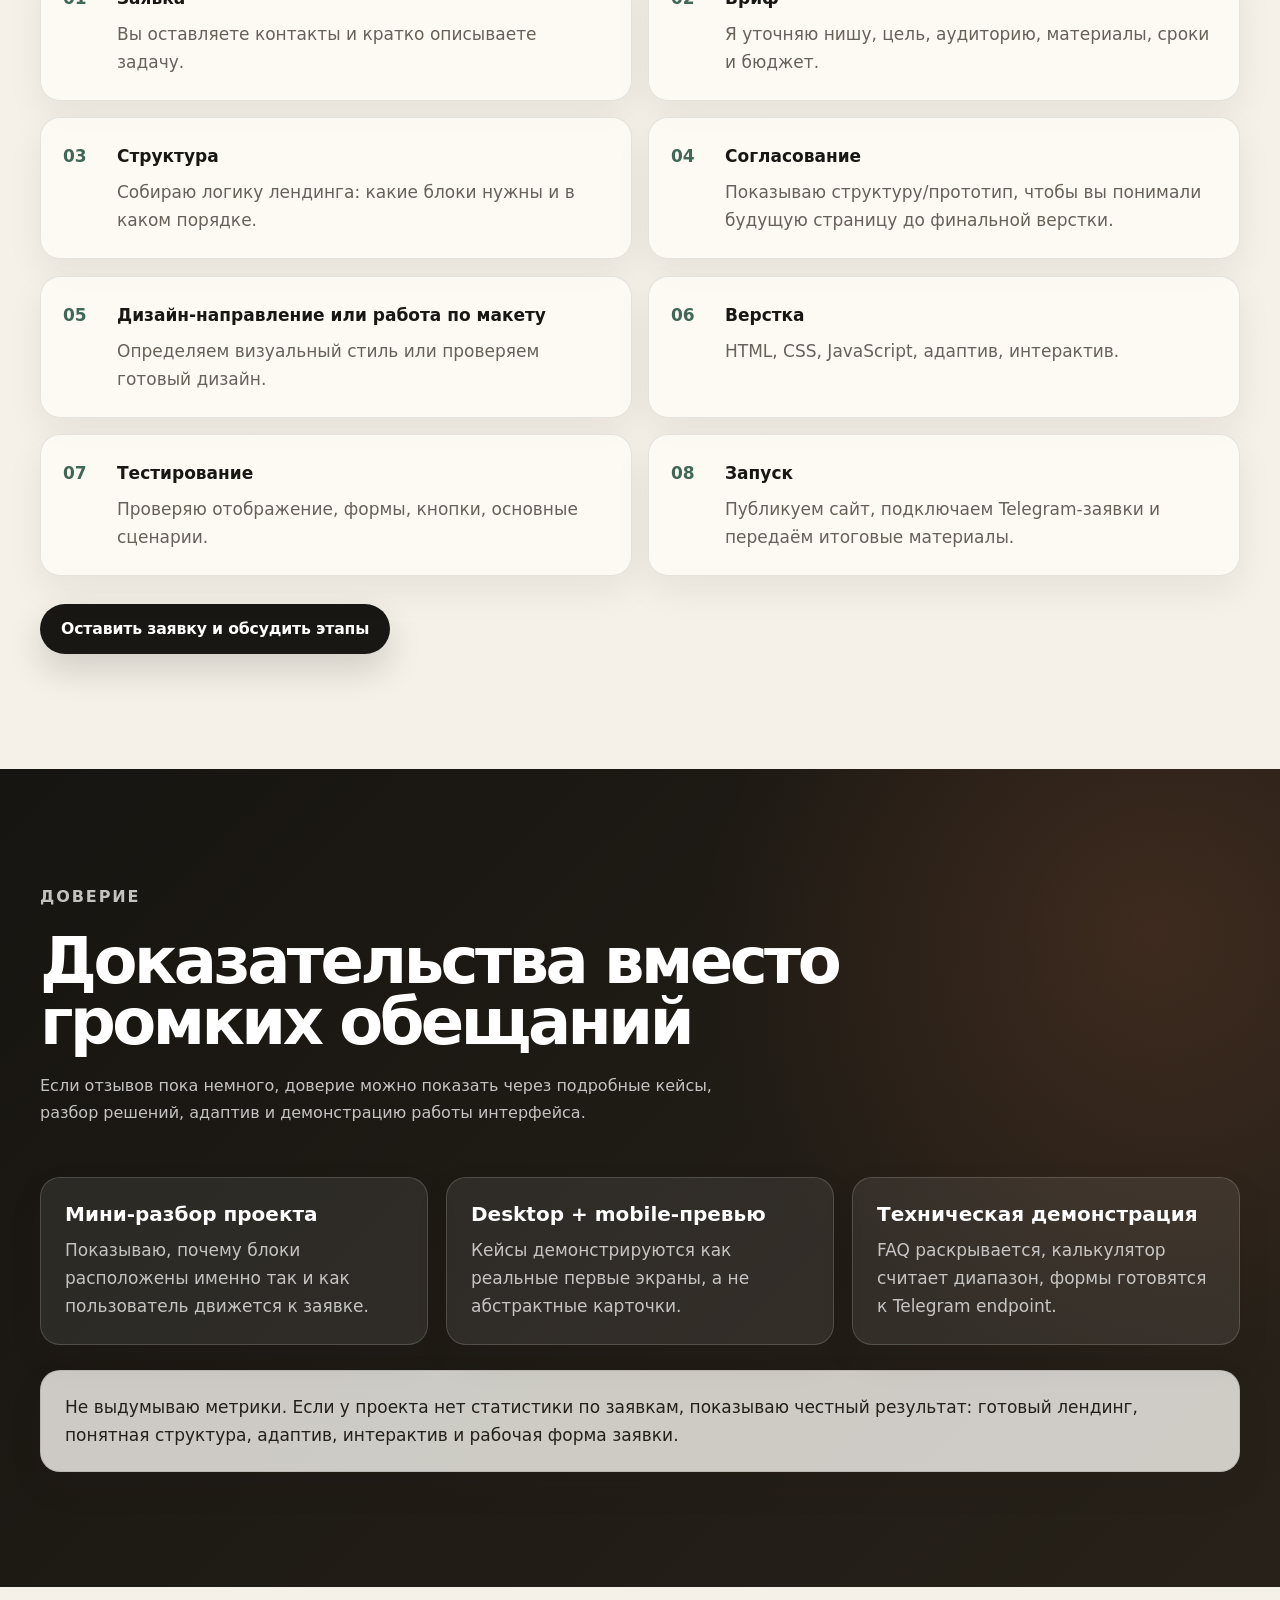
==== commit 8ba354f6: "changes in index.html" ====
--- a/index.html
+++ b/index.html
@@ -4,19 +4,19 @@
 		<meta charset="utf-8" />
 		<meta name="viewport" content="width=device-width, initial-scale=1" />
 		<title>
-			Frontend-разработчик лендингов — сайты под ключ на HTML, CSS и JavaScript
+			Лендинги под заявки для малого бизнеса, экспертов и услуг
 		</title>
 		<meta
 			name="description"
-			content="Быстрые адаптивные лендинги под ключ для малого и среднего бизнеса: структура под заявки, чистая верстка, формы в Telegram, калькуляторы и интерактив."
+			content="Лендинги под заявки для малого бизнеса, экспертов и локальных услуг в России и СНГ: структура, тексты, адаптив, форма заявки и отправка в Telegram."
 		/>
 		<meta
 			property="og:title"
-			content="Frontend-разработчик лендингов — сайты под ключ для бизнеса"
+			content="Лендинги под заявки для малого бизнеса, экспертов и услуг"
 		/>
 		<meta
 			property="og:description"
-			content="Разрабатываю быстрые адаптивные сайты на HTML, CSS и JavaScript без конструкторов и лишнего кода."
+			content="Соберу страницу под вашу услугу: структура, тексты, адаптив, форма заявки и отправка в Telegram."
 		/>
 		<meta property="og:type" content="website" />
 		<meta property="og:url" content="/" />
@@ -80,7 +80,7 @@
 					class="btn btn--small btn--primary header__cta"
 					href="#lead"
 					data-cta="header"
-					>Обсудить проект</a
+					>Получить мини-разбор</a
 				>
 				<button
 					class="menu-toggle"
@@ -103,7 +103,7 @@
 				<a href="#faq">FAQ</a>
 				<a href="#contacts">Контакты</a>
 				<a class="btn btn--primary" href="#lead" data-cta="mobile_menu"
-					>Обсудить проект</a
+					>Получить мини-разбор</a
 				>
 			</div>
 		</header>
@@ -113,53 +113,53 @@
 				<div class="container hero__grid">
 					<div class="hero__content">
 						<p class="section-kicker">
-							Портфолио frontend-разработчика лендингов
-						</p>
-						<h1>
-							Проектирую и верстаю лендинги, которые понятно объясняют услугу и
-							ведут к заявке
-						</h1>
+							Лендинги для рекламы, соцсетей и локальных услуг
+						</p>
+						<h1>Лендинги под заявки для малого бизнеса, экспертов и услуг</h1>
 						<p class="hero__lead">
-							Делаю быстрые адаптивные сайты на HTML, CSS и JavaScript — без
-							конструкторов, шаблонной сборки и лишнего кода.
+							Соберу страницу под вашу услугу: структура, тексты, адаптив, форма
+							заявки и отправка в Telegram.
 						</p>
 						<p class="hero__note">
-							Помогаю собрать структуру, аккуратный визуальный язык, CTA, формы,
-							калькуляторы и интерактив так, чтобы сайт выглядел спокойно,
-							профессионально и работал как инструмент продаж.
+							Подходит для рекламы, VK, Telegram, Авито и Яндекс Карт, когда
+							нужна не просто красивая страница, а понятный путь клиента к
+							обращению.
 						</p>
 						<div class="hero__actions" aria-label="Основные действия">
-							<a class="btn btn--primary" href="#cases" data-cta="hero_cases"
-								>Посмотреть кейсы</a
-							>
 							<a
-								class="btn btn--secondary"
+								class="btn btn--primary"
+								href="#mini-audit"
+								data-cta="hero_mini_audit"
+								>Получить бесплатный мини-разбор</a
+							>
+							<a class="btn btn--secondary" href="#cases" data-cta="hero_cases"
+								>Посмотреть примеры</a
+							>
+							<a
+								class="btn btn--ghost"
 								href="#calculator"
 								data-cta="hero_calculator"
-								>Оценить бюджет</a
-							>
-							<a class="btn btn--ghost" href="#lead" data-cta="hero_discuss"
-								>Обсудить проект</a
+								>Рассчитать стоимость</a
 							>
 						</div>
 						<p class="microcopy">
-							Можно начать с короткого брифа: я подскажу формат, объём и
-							следующий шаг.
+							Можно начать без большого брифа: пришлите услугу или текущую
+							страницу, а я подскажу следующий шаг.
 						</p>
 						<ul class="hero__stats" aria-label="Как строится работа">
 							<li>
-								<strong>01</strong><span>Структура под задачу бизнеса</span>
+								<strong>01</strong><span>Понятный оффер и порядок блоков</span>
 							</li>
-							<li><strong>02</strong><span>Чистая адаптивная верстка</span></li>
+							<li><strong>02</strong><span>Верстка под телефон и desktop</span></li>
 							<li>
-								<strong>03</strong><span>Формы, квизы и Telegram-заявки</span>
+								<strong>03</strong><span>Форма, квиз или калькулятор</span>
 							</li>
 						</ul>
 						<ul class="badge-list" aria-label="Ключевые навыки и форматы">
 							<li>HTML / CSS / JS</li>
-							<li>Mobile-first адаптив</li>
+							<li>Реклама и соцсети</li>
 							<li>Калькуляторы и квизы</li>
-							<li>Структура под заявки</li>
+							<li>Форма заявки</li>
 							<li>Без конструкторов</li>
 						</ul>
 					</div>
@@ -184,13 +184,11 @@
 			<section class="section" id="audience" data-section>
 				<div class="container">
 					<div class="section-head">
-						<h2>
-							Подойдёт, если вам нужен лендинг для конкретной бизнес-задачи
-						</h2>
-						<p>
-							Я помогаю упаковать услугу, продукт, направление или рекламную
-							кампанию в понятную страницу, которую не стыдно отправлять
-							клиентам и запускать в рекламу.
+						<h2>Кому я могу помочь</h2>
+						<p>
+							Чаще всего ко мне приходят, когда нужно быстро и понятно
+							упаковать одну услугу, направление или рекламную кампанию в
+							отдельную страницу.
 						</p>
 					</div>
 					<div class="grid grid--3">
@@ -198,56 +196,88 @@
 							class="info-card as-button"
 							type="button"
 							data-prefill="service_type"
-							data-value="Локальный бизнес"
+							data-value="Ремонт квартир"
 						>
 							<span class="icon">01</span>
-							<h3>Локальный бизнес</h3>
+							<h3>Ремонт квартир</h3>
 							<p>
-								Услуги в городе, где важны доверие, контакты и быстрый путь к
-								заявке.
+								Показать услуги, этапы, примеры работ и собрать заявку на
+								расчёт.
 							</p>
 						</button>
 						<button
 							class="info-card as-button"
 							type="button"
 							data-prefill="service_type"
-							data-value="Эксперты и специалисты"
+							data-value="Косметологи и массажисты"
 						>
 							<span class="icon">02</span>
-							<h3>Эксперты и специалисты</h3>
-							<p>Личная услуга, консультации, обучение, запись на приём.</p>
+							<h3>Косметологи и массажисты</h3>
+							<p>Объяснить услуги, цены, доверие и привести человека к записи.</p>
 						</button>
 						<button
 							class="info-card as-button"
 							type="button"
 							data-prefill="service_type"
-							data-value="Студии и команды"
+							data-value="Клиники и стоматологии"
 						>
 							<span class="icon">03</span>
-							<h3>Студии и команды</h3>
-							<p>Отдельная посадочная страница под услугу или направление.</p>
+							<h3>Стоматологии и клиники</h3>
+							<p>Собрать страницу для услуги, врача, акции или направления.</p>
 						</button>
 						<button
 							class="info-card as-button"
 							type="button"
 							data-prefill="service_type"
-							data-value="Онлайн-проект"
+							data-value="Юристы и бухгалтеры"
 						>
 							<span class="icon">04</span>
-							<h3>Онлайн-проекты</h3>
-							<p>Курс, чек-лист, вебинар, консультация, лид-магнит.</p>
+							<h3>Юристы и бухгалтеры</h3>
+							<p>Простым языком объяснить услугу, порядок работы и стоимость.</p>
 						</button>
 						<button
 							class="info-card as-button"
 							type="button"
 							data-prefill="service_type"
-							data-value="B2B-компания"
+							data-value="Репетиторы и онлайн-школы"
 						>
 							<span class="icon">05</span>
-							<h3>B2B-компании</h3>
+							<h3>Репетиторы и онлайн-школы</h3>
 							<p>
-								Простое объяснение сложной услуги и сбор заявок от клиентов.
+								Упаковать программу, формат занятий, тарифы и форму записи.
 							</p>
+						</button>
+						<button
+							class="info-card as-button"
+							type="button"
+							data-prefill="service_type"
+							data-value="Автоуслуги"
+						>
+							<span class="icon">06</span>
+							<h3>Автоуслуги</h3>
+							<p>
+								Для сервиса, детейлинга, подбора, ремонта или отдельной услуги.
+							</p>
+						</button>
+						<button
+							class="info-card as-button"
+							type="button"
+							data-prefill="service_type"
+							data-value="Мебель, окна, двери, потолки"
+						>
+							<span class="icon">07</span>
+							<h3>Мебель, окна, двери, потолки</h3>
+							<p>Показать варианты, расчёт, этапы и заявку на замер.</p>
+						</button>
+						<button
+							class="info-card as-button"
+							type="button"
+							data-prefill="service_type"
+							data-value="Студии, агентства, продюсеры и маркетологи"
+						>
+							<span class="icon">08</span>
+							<h3>Студии и маркетологи</h3>
+							<p>Собрать страницу под услугу клиента, запуск или лид-магнит.</p>
 						</button>
 						<button
 							class="info-card as-button"
@@ -255,127 +285,106 @@
 							data-prefill="source_cta"
 							data-value="Запуск рекламы"
 						>
-							<span class="icon">06</span>
+							<span class="icon">09</span>
 							<h3>Запуск рекламы</h3>
-							<p>
-								Отдельная страница, где понятно, что предлагается и куда
-								нажимать.
-							</p>
+							<p>Когда нужен отдельный экран для трафика из рекламы и карт.</p>
 						</button>
+					</div>
+					<div class="audience-needs">
+						<div>
+							<h3>Чаще всего лендинг нужен, если вы:</h3>
+							<ul class="check-list">
+								<li>ведёте клиентов из рекламы;</li>
+								<li>принимаете заявки в Telegram, VK или WhatsApp;</li>
+								<li>продаёте одну основную услугу;</li>
+								<li>хотите отдельную страницу вместо хаотичной соцсети;</li>
+								<li>хотите показать цены, отзывы, этапы и форму в одном месте.</li>
+							</ul>
+						</div>
 					</div>
 					<div class="section-cta">
 						<a
 							class="btn btn--primary"
-							href="#calculator"
-							data-cta="audience_calculator"
-							>Понять, какой лендинг нужен мне</a
-						>
-					</div>
-				</div>
-			</section>
-
-			<section class="section section--dark" id="tasks" data-section>
-				<div class="container split">
+							href="#mini-audit"
+							data-cta="audience_mini_audit"
+							>Получить мини-разбор под мою нишу</a
+						>
+					</div>
+				</div>
+			</section>
+
+			<section class="section section--muted" id="mini-audit" data-section>
+				<div class="container mini-audit">
 					<div>
-						<p class="section-kicker">Бизнес-задачи</p>
-						<h2>
-							Лендинг нужен не ради страницы, а ради понятного пути к заявке
-						</h2>
-						<p>
-							Хороший лендинг объясняет предложение, снимает сомнения,
-							показывает доказательства и помогает человеку сделать следующий
-							шаг.
-						</p>
-						<a class="btn btn--light" href="#lead" data-cta="task_block"
-							>Обсудить задачу</a
-						>
-					</div>
-					<div class="task-list">
-						<article>
-							<h3>Презентовать услугу</h3>
-							<p>
-								Показать, что вы делаете, для кого и почему вам можно доверять.
-							</p>
-						</article>
-						<article>
-							<h3>Запустить рекламу</h3>
-							<p>
-								Вести трафик не в пустоту, а на страницу с понятным оффером и
-								CTA.
-							</p>
-						</article>
-						<article>
-							<h3>Собирать заявки</h3>
-							<p>
-								Формы, квизы и кнопки связи работают на одно целевое действие.
-							</p>
-						</article>
-						<article>
-							<h3>Повысить доверие</h3>
-							<p>
-								Кейсы, этапы, FAQ, гарантия процесса и понятная цена снижают
-								тревожность.
-							</p>
-						</article>
-						<article>
-							<h3>Объяснить сложное</h3>
-							<p>
-								Структура помогает простым языком рассказать о продукте или
-								услуге.
-							</p>
-						</article>
-					</div>
-				</div>
-			</section>
-
-			<section class="section" id="about" data-section>
-				<div class="container about">
-					<div class="profile-card">
-						<img
-							src="hero-img/hero-img.png"
-							alt="Портрет разработчика лендингов"
-							width="1672"
-							height="941"
-							loading="lazy"
+						<p class="section-kicker">Бесплатный мини-аудит</p>
+						<h2>Бесплатно посмотрю вашу услугу, сайт или страницу</h2>
+						<p>
+							Подскажу, какой лендинг можно сделать под заявки, какие блоки
+							нужны, как усилить первый экран и куда вести клиента из рекламы,
+							VK, Telegram, Авито или Яндекс Карт.
+						</p>
+						<ul class="check-list">
+							<li>идеи для структуры лендинга;</li>
+							<li>рекомендации по первому экрану;</li>
+							<li>понимание, нужен ли квиз, калькулятор или простая форма;</li>
+							<li>примерный бюджет;</li>
+							<li>список того, что можно улучшить в текущей странице.</li>
+						</ul>
+					</div>
+					<form
+						class="form"
+						data-lead-form
+						data-form-type="Мини-аудит"
+						novalidate
+					>
+						<input
+							type="text"
+							name="website"
+							tabindex="-1"
+							autocomplete="off"
+							class="hp-field"
+							aria-hidden="true"
 						/>
-						<div>
-							<strong>Frontend-разработчик</strong>
-							<span>HTML / CSS / JavaScript</span>
-						</div>
-					</div>
-					<div>
-						<p class="section-kicker">Кратко обо мне</p>
-						<h2>
-							Я делаю лендинги, в которых структура, верстка и бизнес-логика
-							работают вместе
-						</h2>
-						<p>
-							Я разрабатываю лендинги на HTML, CSS и JavaScript для бизнеса,
-							которому нужен не просто сайт, а понятная страница для презентации
-							услуги и сбора заявок. Работаю без конструкторов, поэтому могу
-							гибко настраивать структуру, адаптивность, интерактив, формы и
-							внешний вид под конкретную задачу.
-						</p>
-						<p>
-							В проекте я смотрю не только на визуал: важно, чтобы первый экран
-							быстро объяснял предложение, кнопки вели к понятному действию,
-							кейсы усиливали доверие, а форма не мешала пользователю оставить
-							заявку.
-						</p>
-						<ul class="check-list check-list--inline">
-							<li>HTML / CSS / JavaScript</li>
-							<li>Адаптивная верстка</li>
-							<li>Формы и Telegram-заявки</li>
-							<li>Калькуляторы и квизы</li>
-							<li>Работаю напрямую, без посредников</li>
-						</ul>
-						<a
-							class="btn btn--secondary"
-							href="#process"
-							data-cta="about_process"
-							>Посмотреть процесс работы</a
-						>
-					</div>
+						<input type="hidden" name="name" value="Мини-аудит" />
+						<label
+							>Контакт *<input
+								name="contact"
+								autocomplete="email"
+								placeholder="Telegram, телефон или email"
+								required
+						/></label>
+						<label
+							>Что хотите продвигать?<textarea
+								name="message"
+								rows="3"
+								placeholder="Например: ремонт квартир, косметология, курс, автоуслуги"
+							></textarea>
+						</label>
+						<label
+							>Есть ли сайт или страница?<input
+								name="references"
+								placeholder="Ссылка, соцсеть, Авито, карты или “пока нет”"
+						/></label>
+						<label class="checkbox"
+							><input type="checkbox" name="consent" required />
+							<span
+								>Я соглашаюсь на обработку персональных данных и ознакомлен(а) с
+								<a href="privacy.html" target="_blank" rel="noopener"
+									>Политикой конфиденциальности</a
+								>.</span
+							></label
+						>
+						<p class="microcopy">
+							Не хотите заполнять форму? Напишите напрямую в
+							<a href="https://t.me/Garun_mp4" target="_blank" rel="noopener"
+								>Telegram</a
+							>.
+						</p>
+						<button class="btn btn--primary" type="submit">
+							Получить мини-аудит
+						</button>
+						<p class="form-status" aria-live="polite"></p>
+					</form>
 				</div>
 			</section>
 
@@ -385,8 +394,8 @@
 						<p class="section-kicker">Услуги</p>
 						<h2>Что я могу сделать для вашего проекта</h2>
 						<p>
-							Можно заказать лендинг под ключ, верстку по готовому дизайну,
-							доработку существующей страницы или отдельный интерактивный блок.
+							Можно собрать лендинг под заявки, доработать текущую страницу,
+							сверстать макет или добавить квиз, калькулятор и форму.
 						</p>
 					</div>
 					<div class="grid grid--4">
@@ -394,9 +403,9 @@
 							<span class="label">Самый частый запрос</span>
 							<h3>Лендинг под ключ</h3>
 							<ul>
-								<li>Структура страницы под задачу бизнеса.</li>
-								<li>Адаптивная верстка под desktop, tablet и mobile.</li>
-								<li>Форма заявки с отправкой в Telegram-бот.</li>
+								<li>Оффер, порядок блоков и тексты под вашу услугу.</li>
+								<li>Корректное отображение на телефоне, планшете и desktop.</li>
+								<li>Форма заявки с отправкой в Telegram.</li>
 								<li>Интерактивные элементы: FAQ, табы, попапы, слайдеры.</li>
 								<li>Базовая подготовка к запуску.</li>
 							</ul>
@@ -431,7 +440,7 @@
 							<ul>
 								<li>Исправление адаптива.</li>
 								<li>Добавление форм и CTA.</li>
-								<li>Улучшение секций.</li>
+								<li>Усиление первого экрана и ключевых секций.</li>
 								<li>Исправление багов и визуальных проблем.</li>
 								<li>Добавление новых блоков.</li>
 							</ul>
@@ -451,7 +460,7 @@
 								<li>Квизы и пошаговые формы.</li>
 								<li>FAQ-аккордеоны.</li>
 								<li>Pop-up формы.</li>
-								<li>Фильтры кейсов и табы.</li>
+								<li>Отправка заявок и данных формы.</li>
 							</ul>
 							<button
 								class="btn btn--secondary"
@@ -529,8 +538,8 @@
 						</div>
 					</div>
 					<p class="section-caption">
-						Откройте любой кейс: внутри — задача, решение, особенности, адаптив
-						и ссылка на живой сайт.
+						Откройте любой кейс: внутри — ниша, задача, что было сделано,
+						функциональность и ссылка на живой сайт.
 					</p>
 					<div class="cases-grid" data-cases-grid></div>
 					<div class="cases-cta">
@@ -541,23 +550,96 @@
 				</div>
 			</section>
 
+			<section class="section section--muted" id="landing-blocks" data-section>
+				<div class="container">
+					<div class="section-head">
+						<p class="section-kicker">Состав страницы</p>
+						<h2>Из каких блоков будет состоять ваш лендинг</h2>
+						<p>
+							Набор секций зависит от ниши и цели, но обычно странице нужны
+							понятное предложение, доверие, ответы на вопросы и короткий путь
+							к заявке.
+						</p>
+					</div>
+					<div class="included-grid">
+						<ul class="check-list">
+							<li>первый экран с понятным предложением;</li>
+							<li>блок “для кого услуга”;</li>
+							<li>преимущества;</li>
+							<li>услуги или тарифы;</li>
+							<li>этапы работы;</li>
+							<li>кейсы или примеры;</li>
+						</ul>
+						<ul class="check-list">
+							<li>отзывы или честный блок доверия;</li>
+							<li>FAQ;</li>
+							<li>форма заявки;</li>
+							<li>кнопки связи;</li>
+							<li>калькулятор или квиз, если нужен;</li>
+							<li>базовая подготовка к запуску.</li>
+						</ul>
+					</div>
+					<div class="business-result">
+						<strong>Итог:</strong>
+						<span
+							>клиент видит предложение, понимает, подходит ли ему услуга, и
+							может оставить заявку без лишних шагов.</span
+						>
+					</div>
+				</div>
+			</section>
+
+			<section class="section" id="channels" data-section>
+				<div class="container">
+					<div class="section-head">
+						<p class="section-kicker">Каналы</p>
+						<h2>Лендинг можно использовать для разных каналов</h2>
+						<p>
+							Одна понятная страница помогает не терять клиентов, когда вы
+							отправляете им ссылку из рекламы, соцсетей, карт или личной
+							переписки.
+						</p>
+					</div>
+					<div class="channel-list" aria-label="Каналы для лендинга">
+						<span>Реклама</span>
+						<span>VK</span>
+						<span>Telegram</span>
+						<span>Авито</span>
+						<span>Яндекс Карты</span>
+						<span>2ГИС</span>
+						<span>Рассылки</span>
+						<span>Ссылка в профиле</span>
+						<span>Коммерческие предложения</span>
+					</div>
+					<div class="section-cta">
+						<a
+							class="btn btn--primary"
+							href="#mini-audit"
+							data-cta="channels_mini_audit"
+							>Понять, куда вести клиента</a
+						>
+					</div>
+				</div>
+			</section>
+
 			<section class="section section--muted" id="pricing" data-section>
 				<div class="container">
 					<div class="section-head">
 						<p class="section-kicker">Тарифы</p>
-						<h2>Ориентиры по стоимости</h2>
-						<p>
-							Итоговая стоимость зависит от объёма, дизайна, интерактива, сроков
-							и дополнительных задач. Ниже — ориентиры, чтобы вы заранее
-							понимали порядок бюджета.
+						<h2>Какой формат подойдёт под вашу задачу</h2>
+						<p>
+							Цены оставлены как ориентиры: точный объём зависит от ниши,
+							материалов, интерактива и сроков. Если сомневаетесь, начните с
+							мини-разбора.
 						</p>
 					</div>
 					<div class="pricing-grid">
 						<article class="price-card">
 							<h3>Старт</h3>
+							<span>Страница под одну услугу</span>
 							<p>
-								Для простой страницы на 5–6 блоков: первый экран, преимущества,
-								услуга, FAQ, форма заявки, адаптив.
+								Для рекламы, Авито, VK, Telegram или Яндекс Карт. 5–6 блоков,
+								адаптив, форма заявки.
 							</p>
 							<strong>от 36 000 ₽</strong>
 							<span>Ориентир по сроку: обсуждается после брифа</span>
@@ -567,15 +649,16 @@
 								data-prefill="selected_tariff"
 								data-value="Старт"
 							>
-								Выбрать тариф
+								Получить мини-разбор
 							</button>
 						</article>
 						<article class="price-card price-card--featured">
 							<span class="label">Оптимальный вариант</span>
-							<h3>Стандарт</h3>
+							<h3>Бизнес</h3>
+							<span>Полноценный лендинг под заявки</span>
 							<p>
-								Для полноценного лендинга на 7–10 блоков: структура под заявку,
-								кейсы/примеры, FAQ, форма, базовый интерактив, адаптив.
+								Для услуги, эксперта, студии или локального бизнеса. 7–10
+								блоков, кейсы/отзывы, FAQ, формы и базовый интерактив.
 							</p>
 							<strong>от 55 000 ₽</strong>
 							<span>Ориентир по сроку: обсуждается после брифа</span>
@@ -583,16 +666,17 @@
 								class="btn btn--primary"
 								type="button"
 								data-prefill="selected_tariff"
-								data-value="Стандарт"
-							>
-								Выбрать тариф
+								data-value="Бизнес"
+							>
+								Обсудить проект
 							</button>
 						</article>
 						<article class="price-card">
-							<h3>Расширенный</h3>
+							<h3>Продажи+</h3>
+							<span>Лендинг с квизом или калькулятором</span>
 							<p>
-								Для проекта с 10+ блоками, калькулятором, квизом, несколькими
-								формами, сложными секциями и расширенной подачей.
+								Для сложной услуги, где нужно считать стоимость или собирать
+								подробную заявку. 10+ блоков, квиз/калькулятор, несколько форм.
 							</p>
 							<strong>от 79 000 ₽</strong>
 							<span>Ориентир по сроку: обсуждается после брифа</span>
@@ -600,9 +684,9 @@
 								class="btn btn--secondary"
 								type="button"
 								data-prefill="selected_tariff"
-								data-value="Расширенный"
-							>
-								Выбрать тариф
+								data-value="Продажи+"
+							>
+								Обсудить проект
 							</button>
 						</article>
 					</div>
@@ -616,7 +700,8 @@
 					</details>
 					<p class="section-caption">
 						Точную стоимость скажу после короткого брифа. Если вы не уверены,
-						какой тариф выбрать, оставьте заявку — подскажу оптимальный формат.
+						какой тариф выбрать, оставьте заявку на мини-разбор — подскажу
+						оптимальный формат.
 					</p>
 				</div>
 			</section>
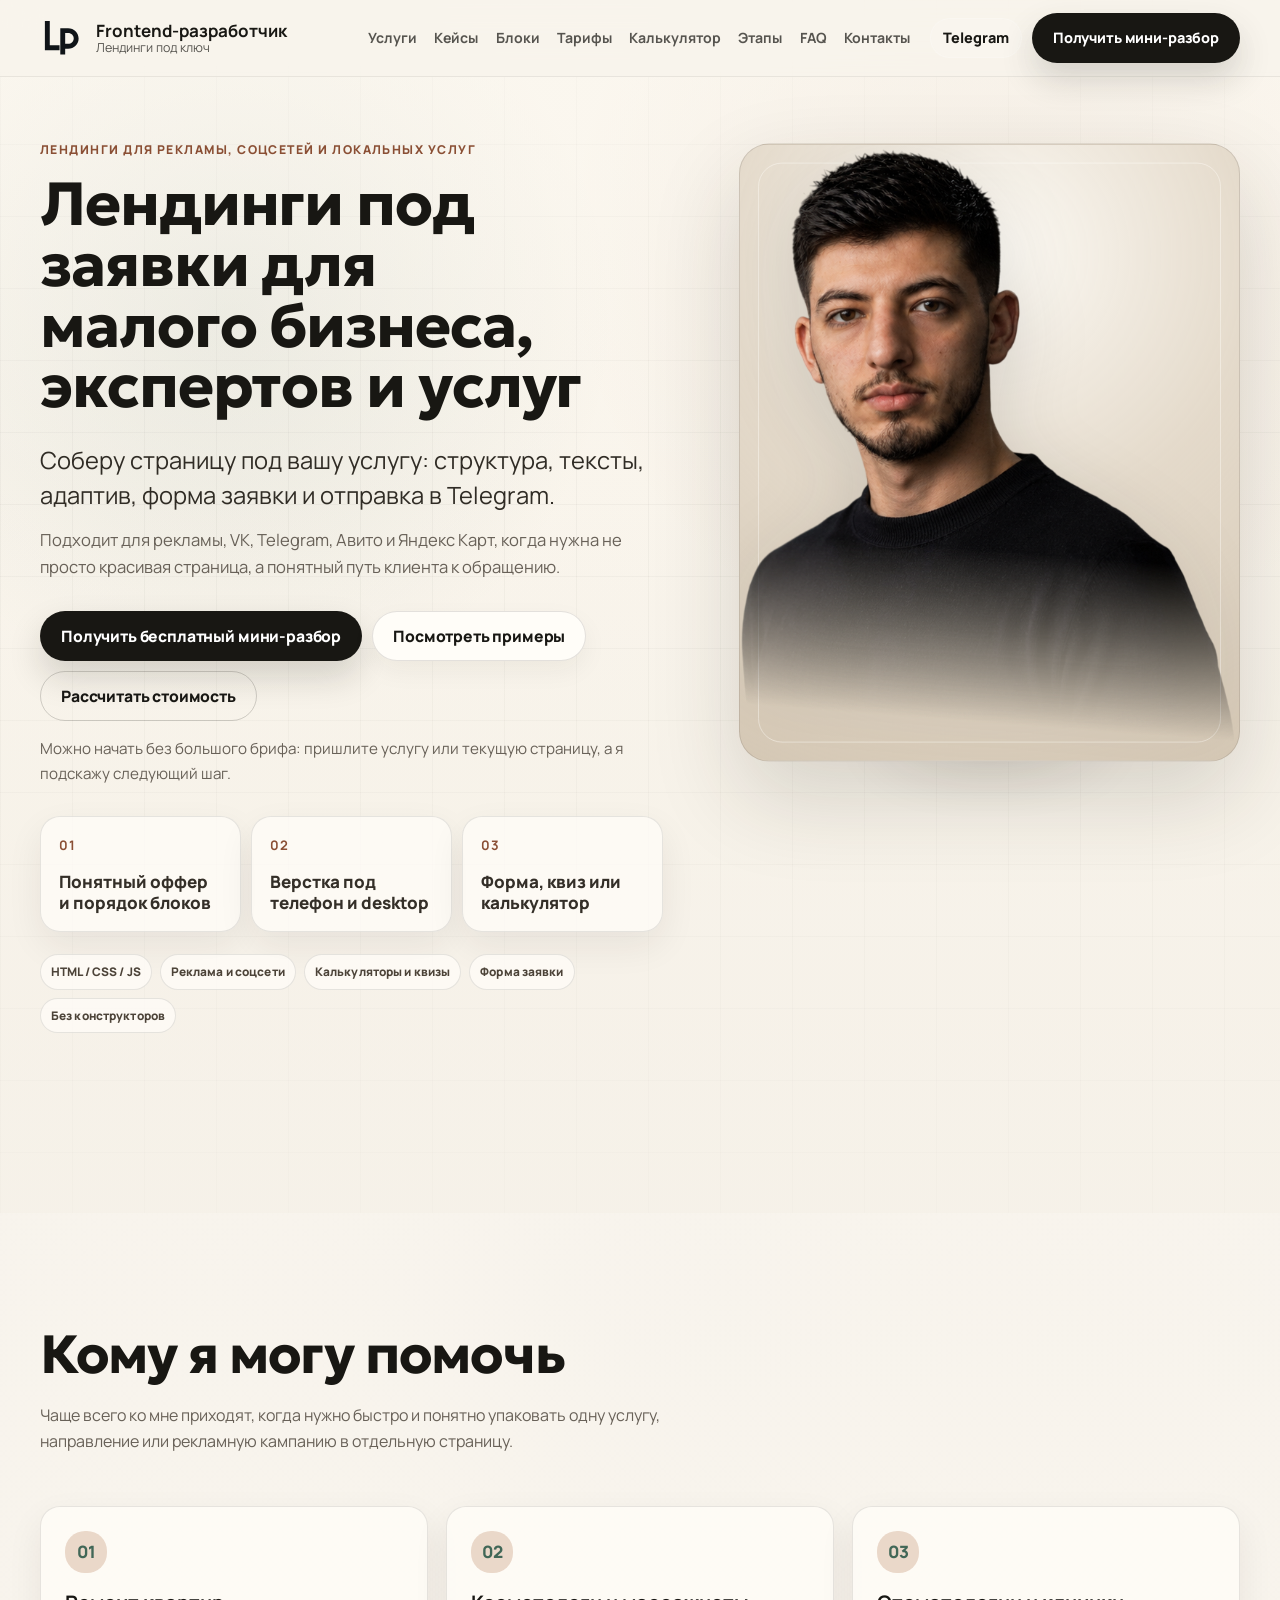
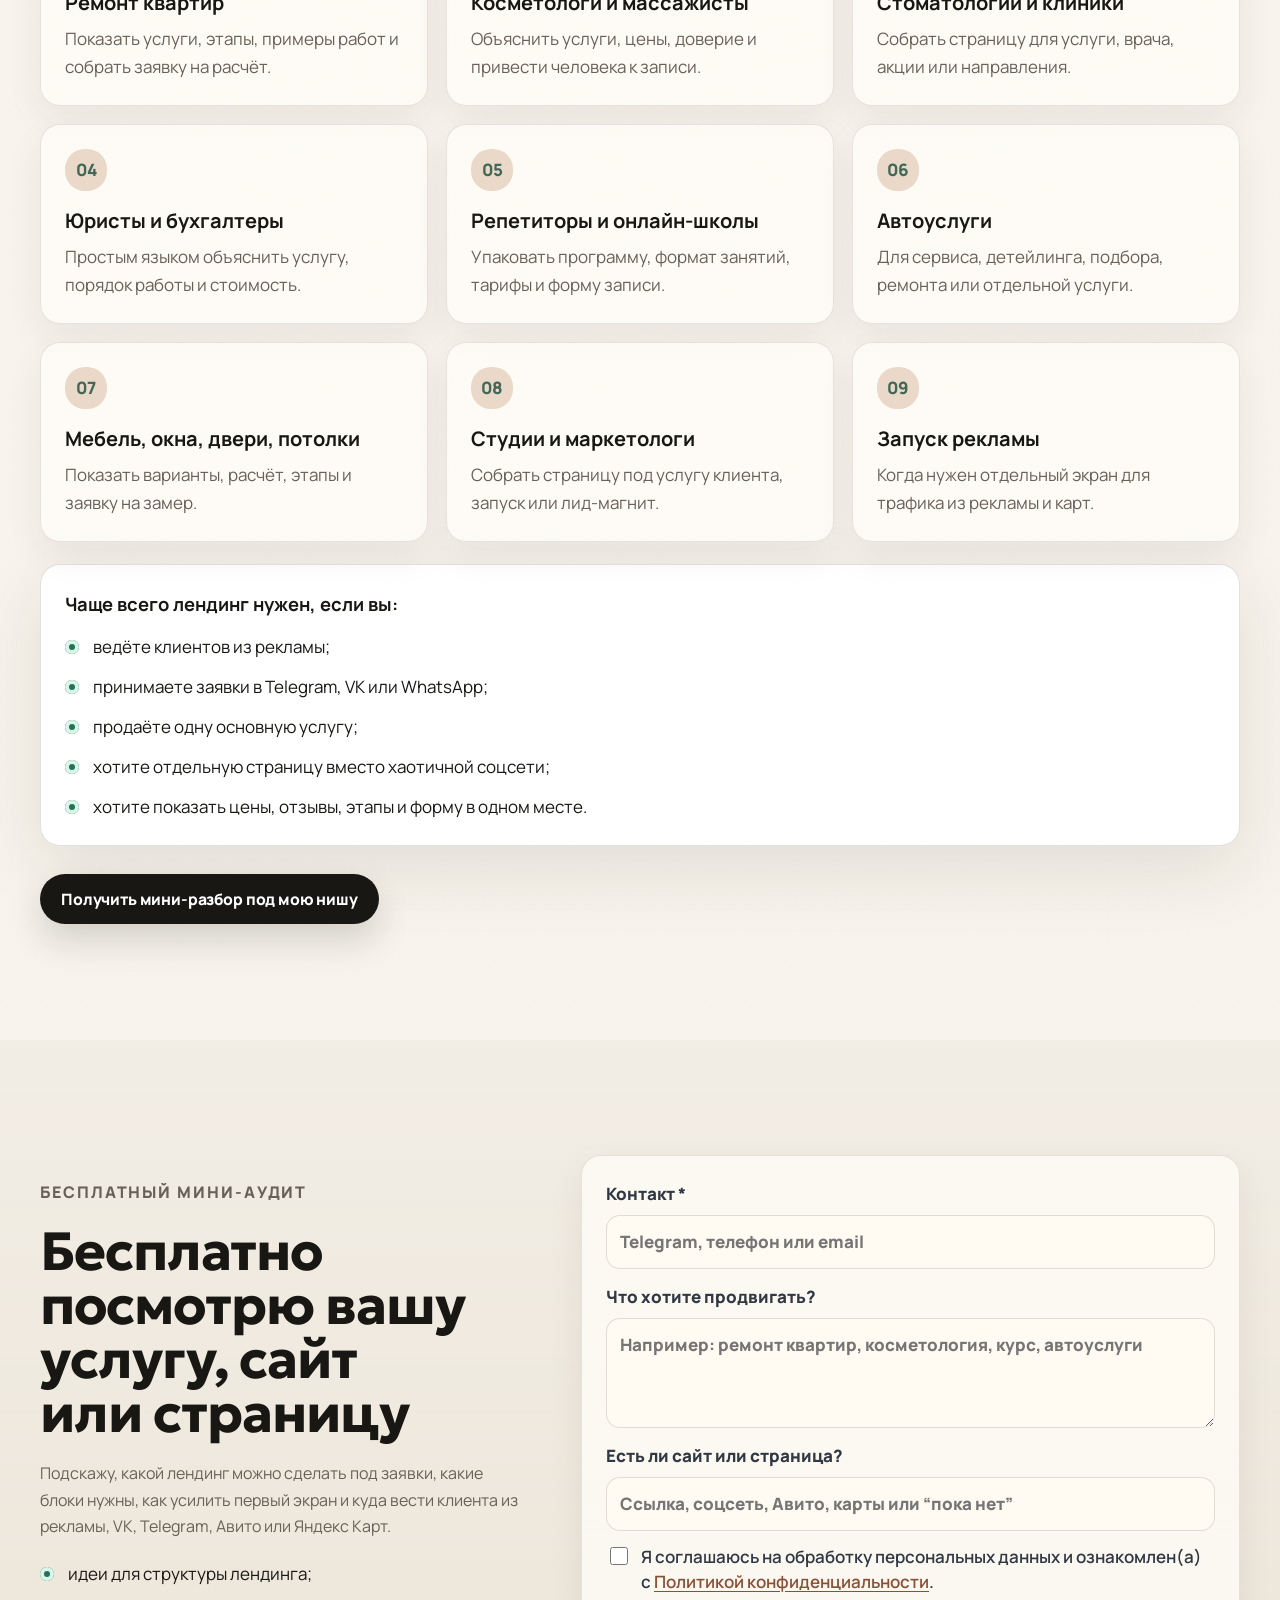
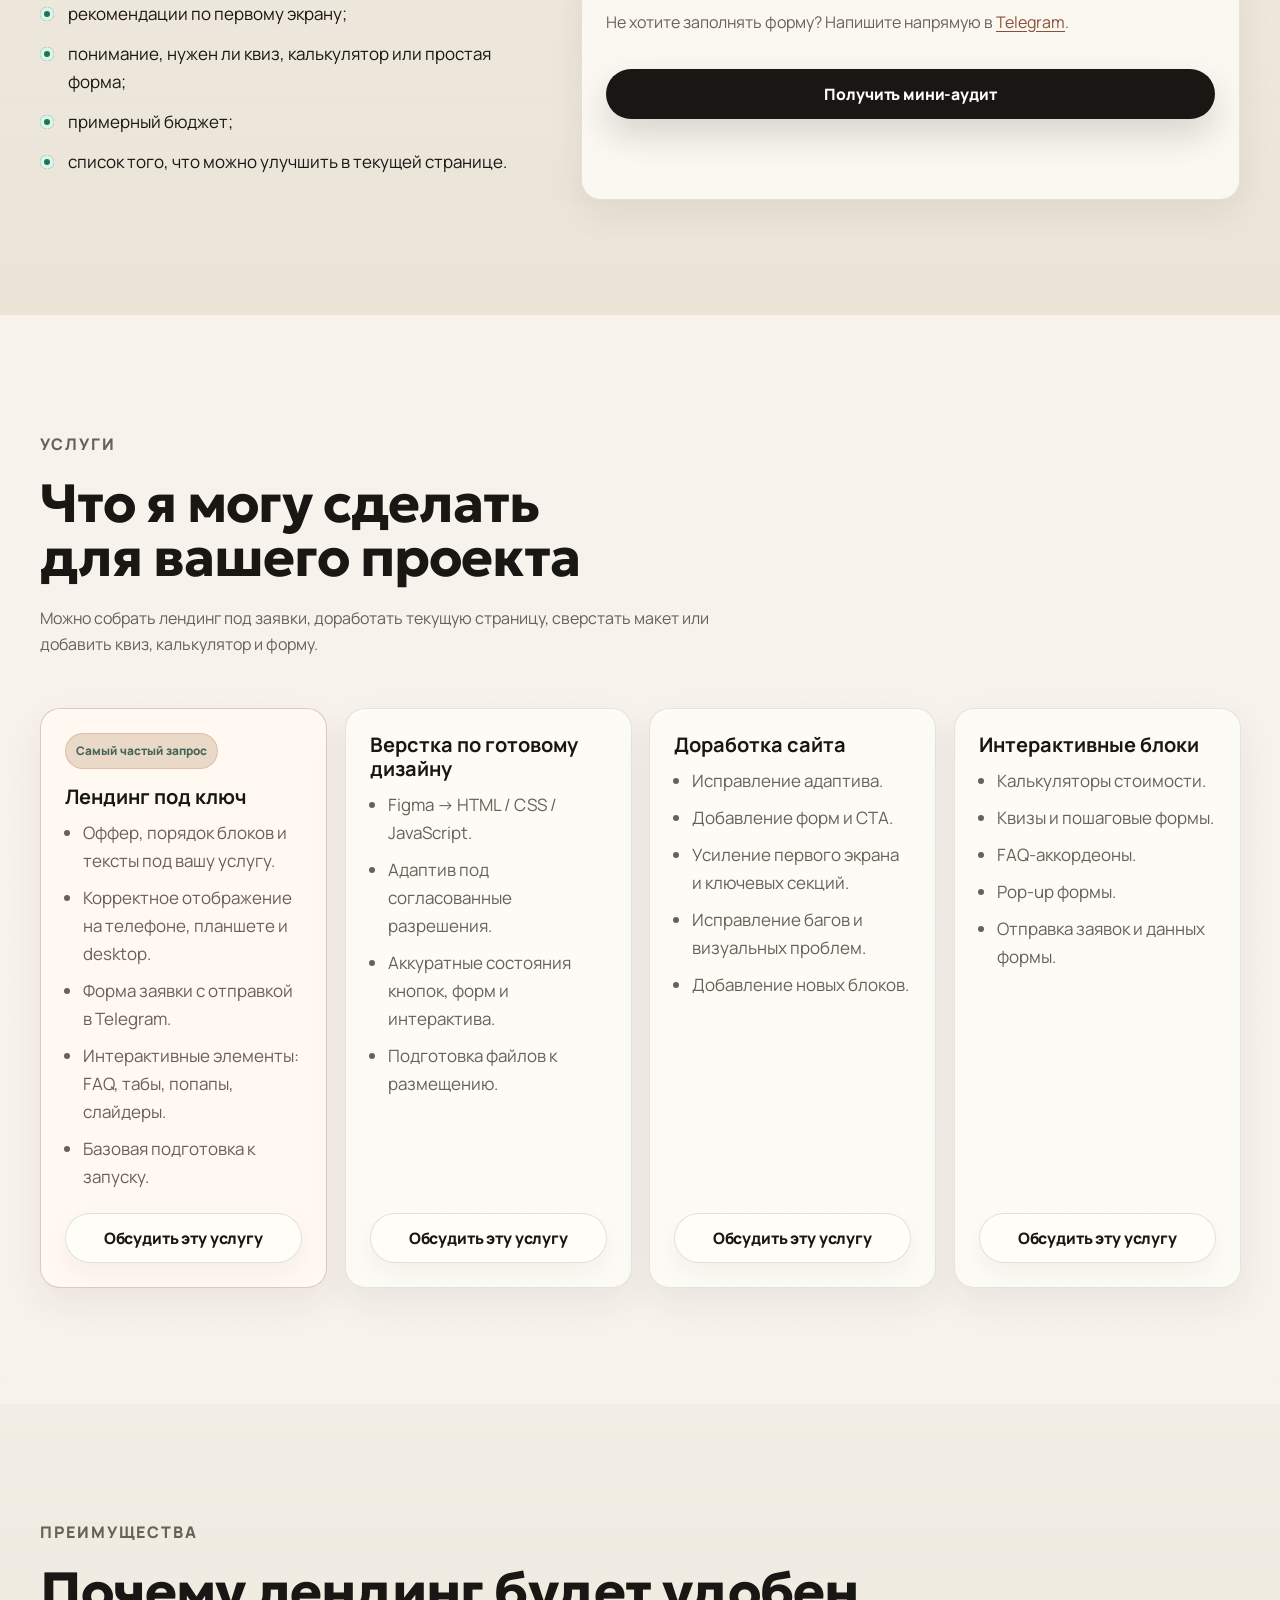
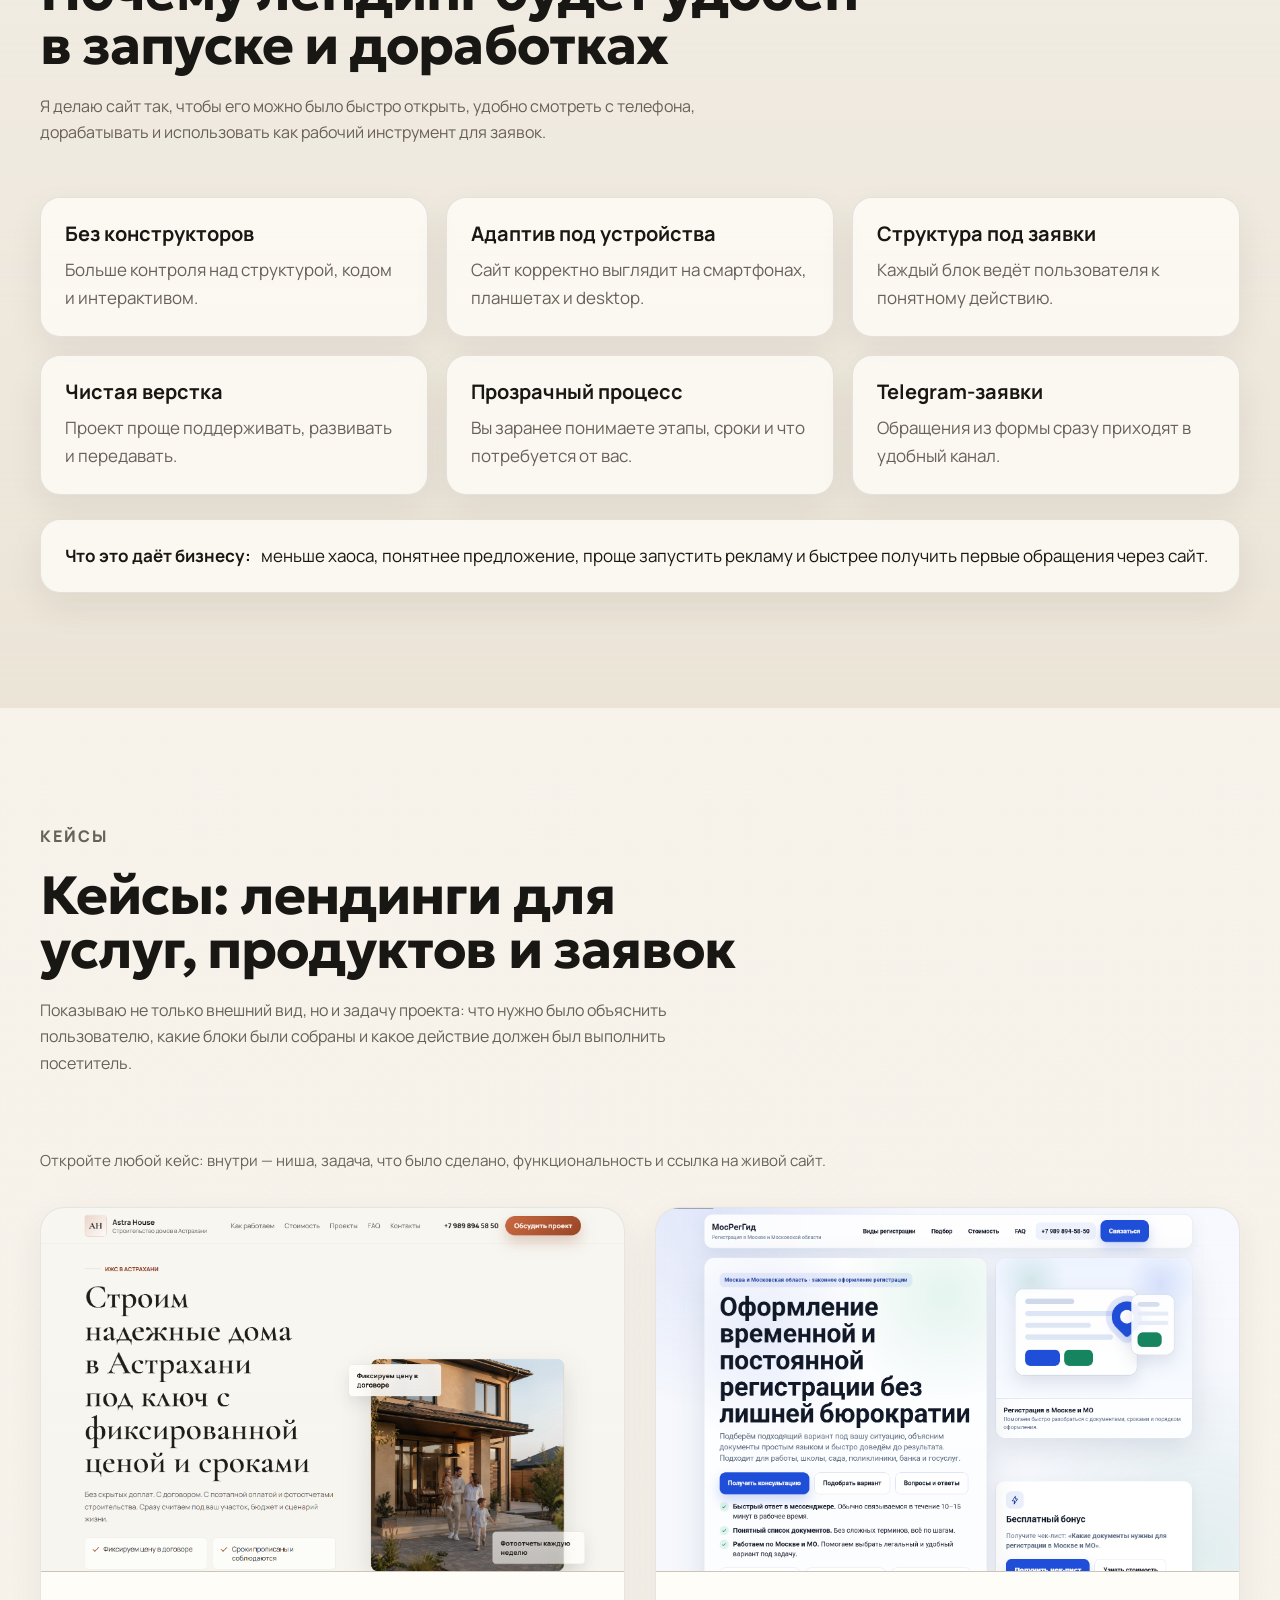
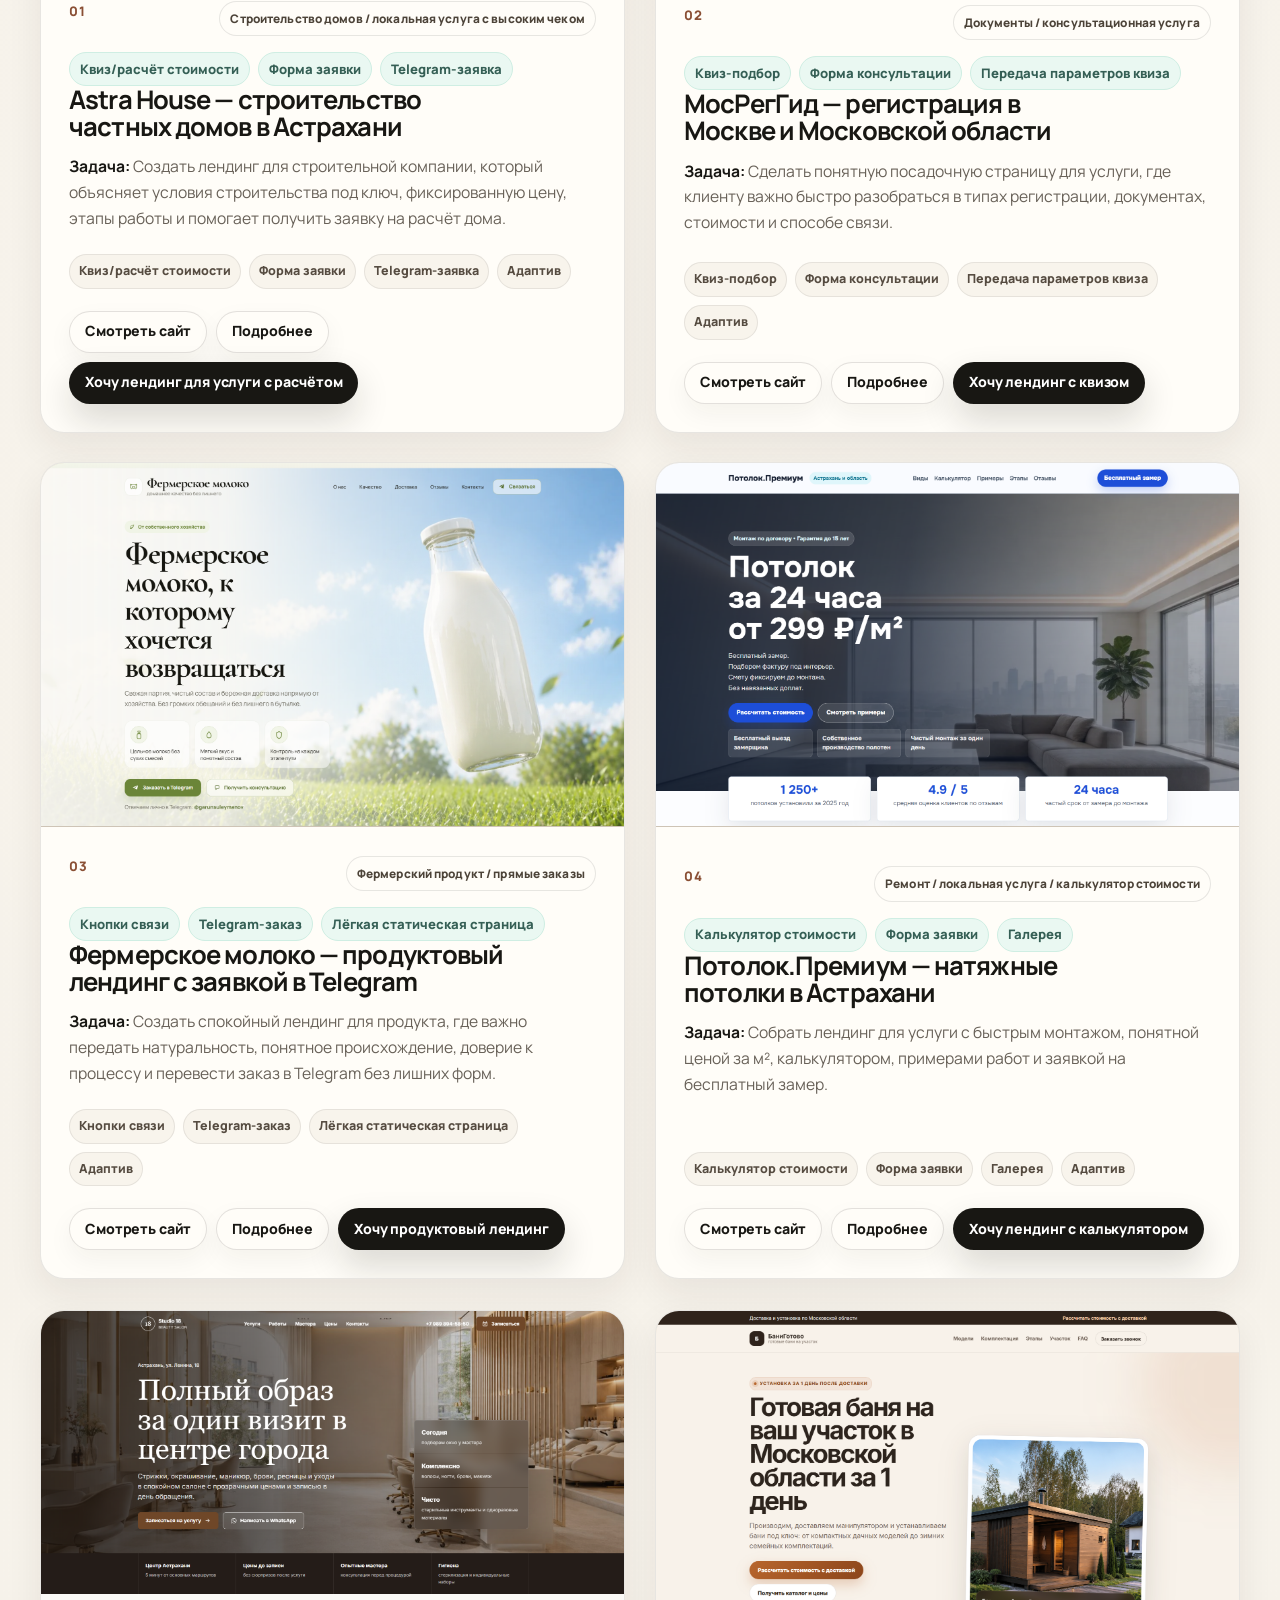
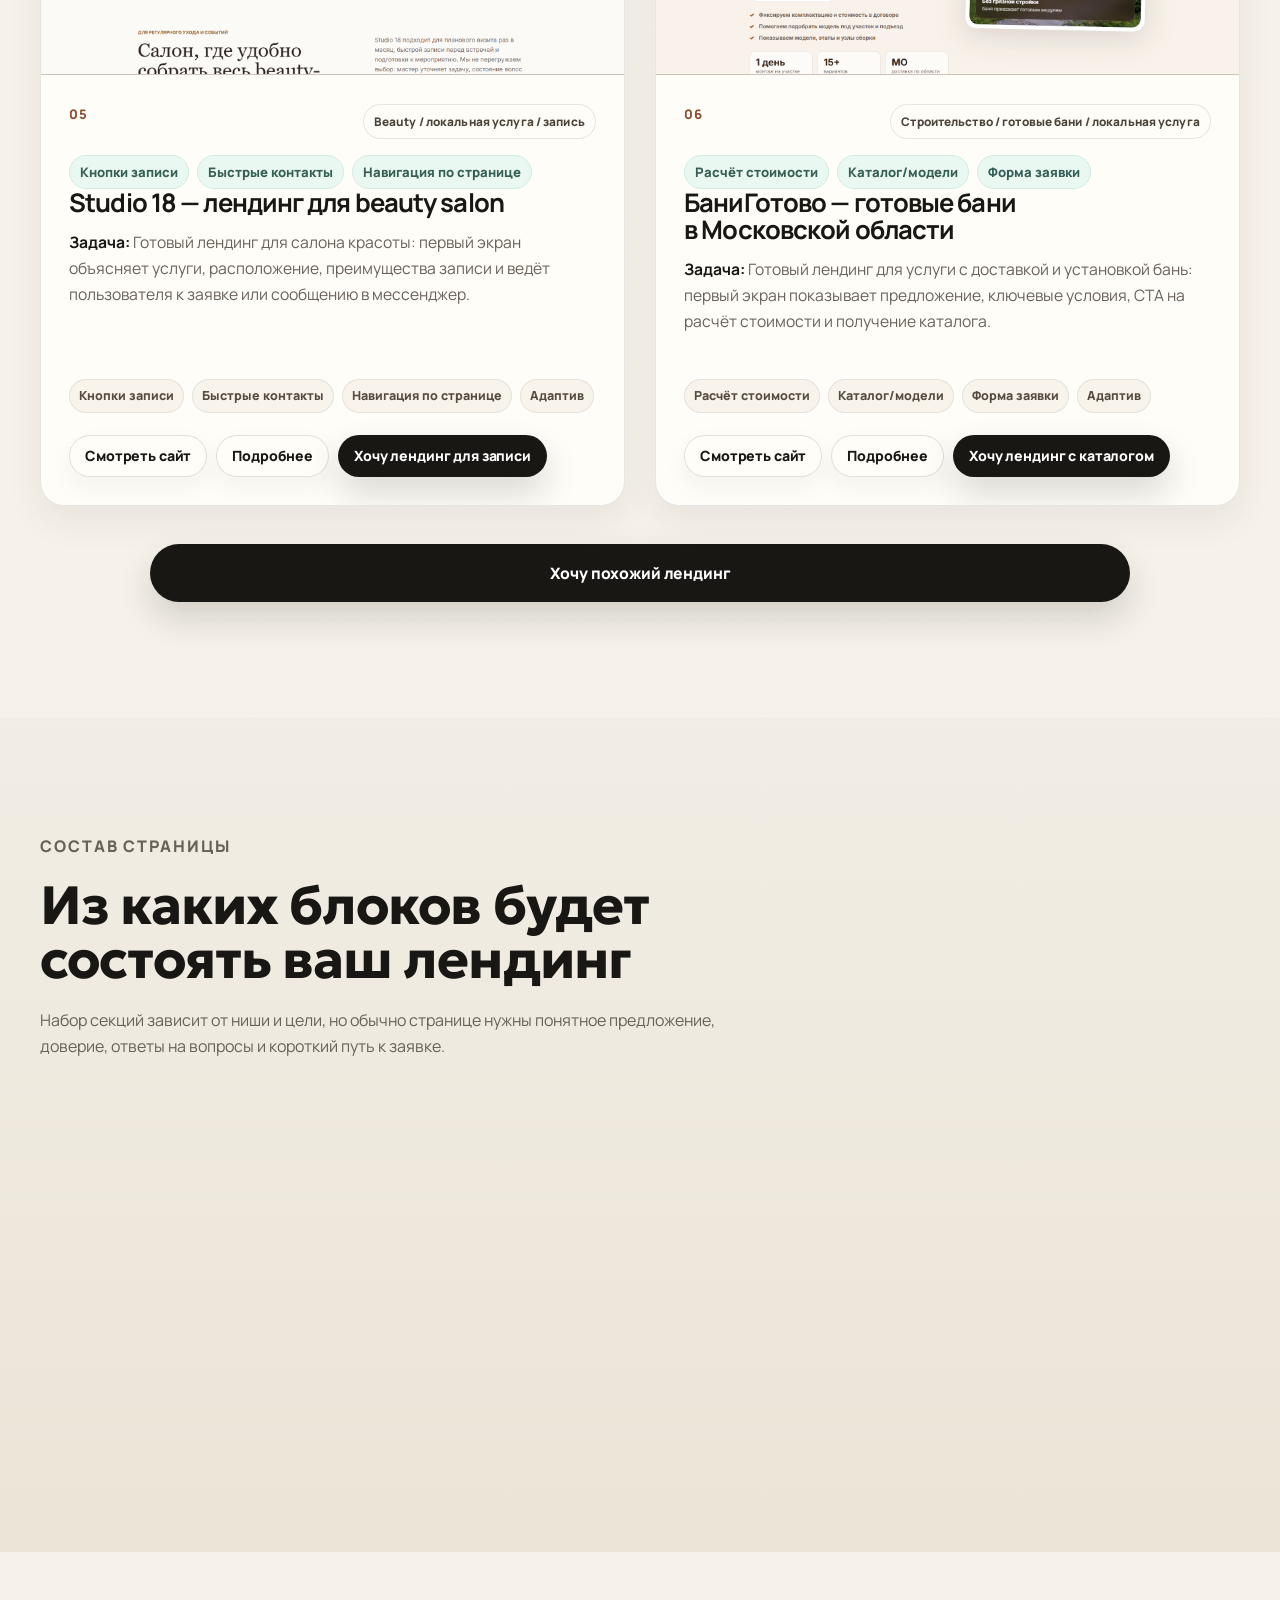
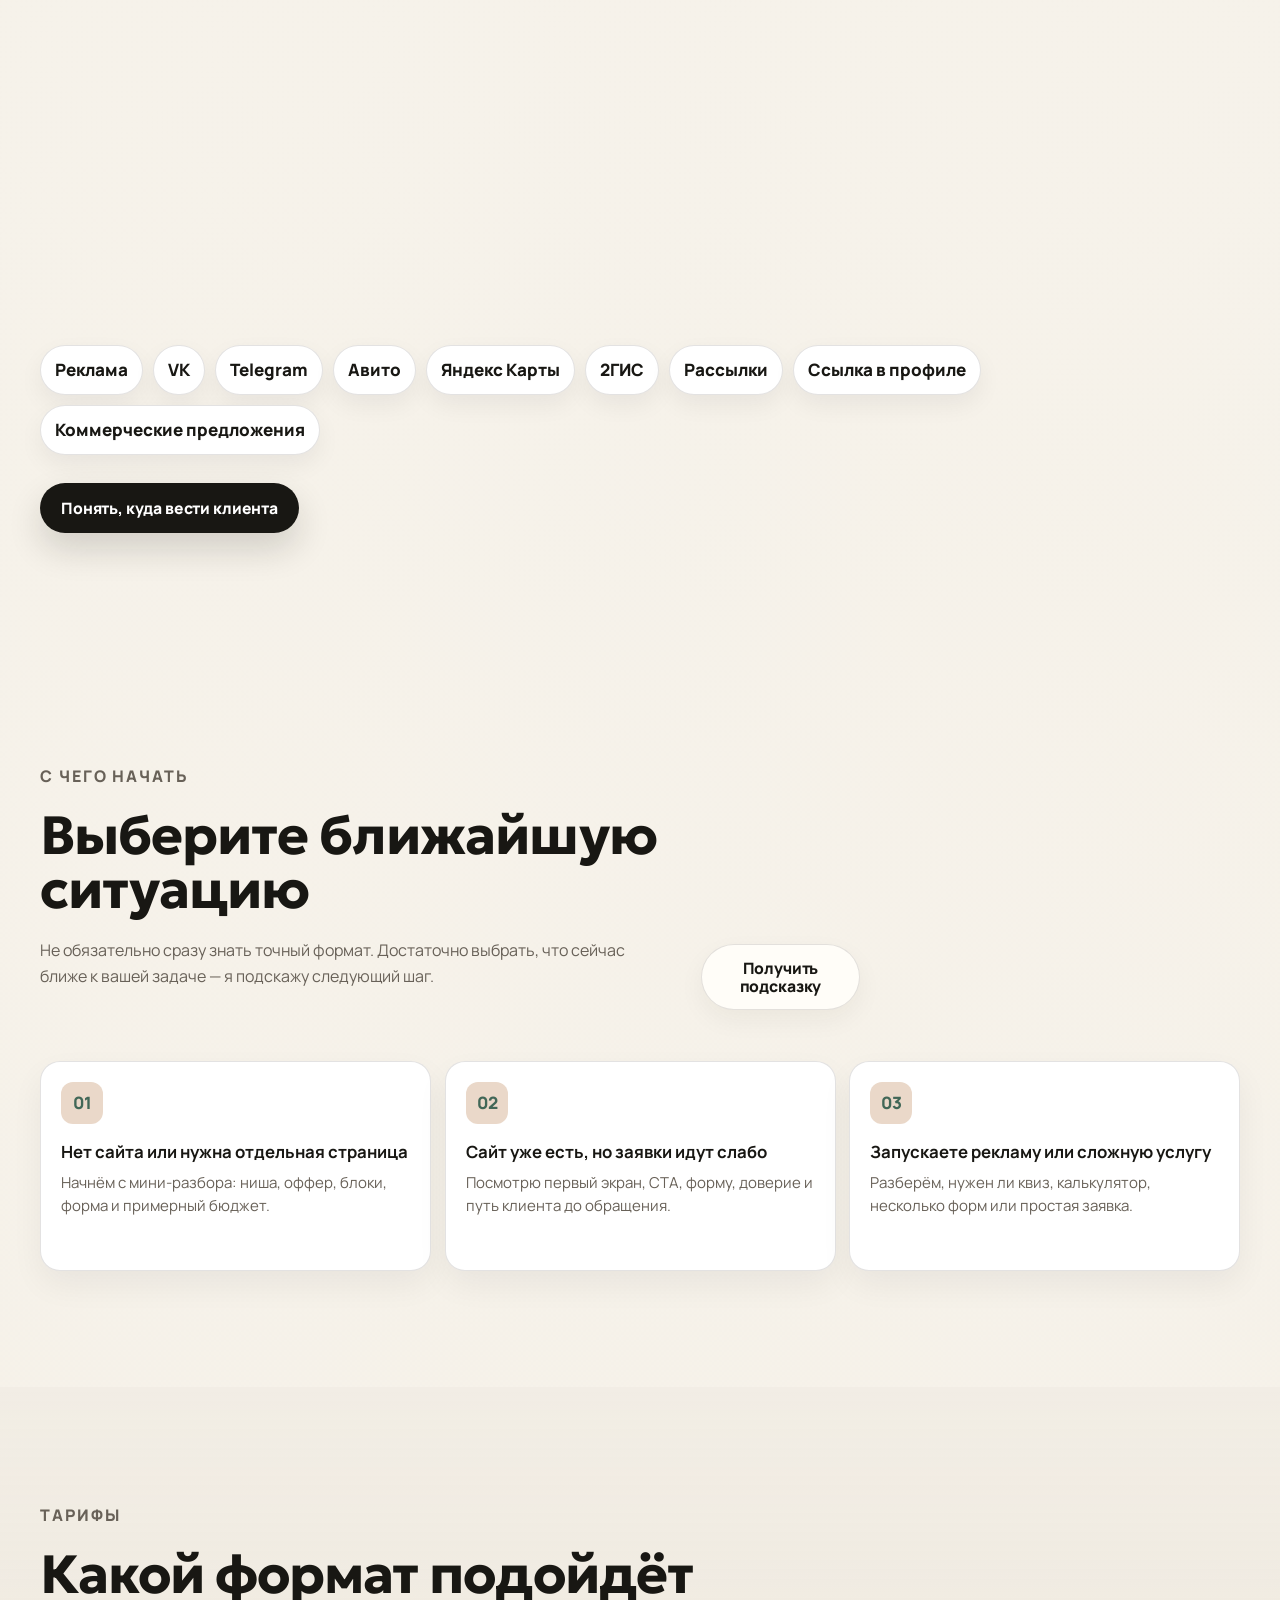
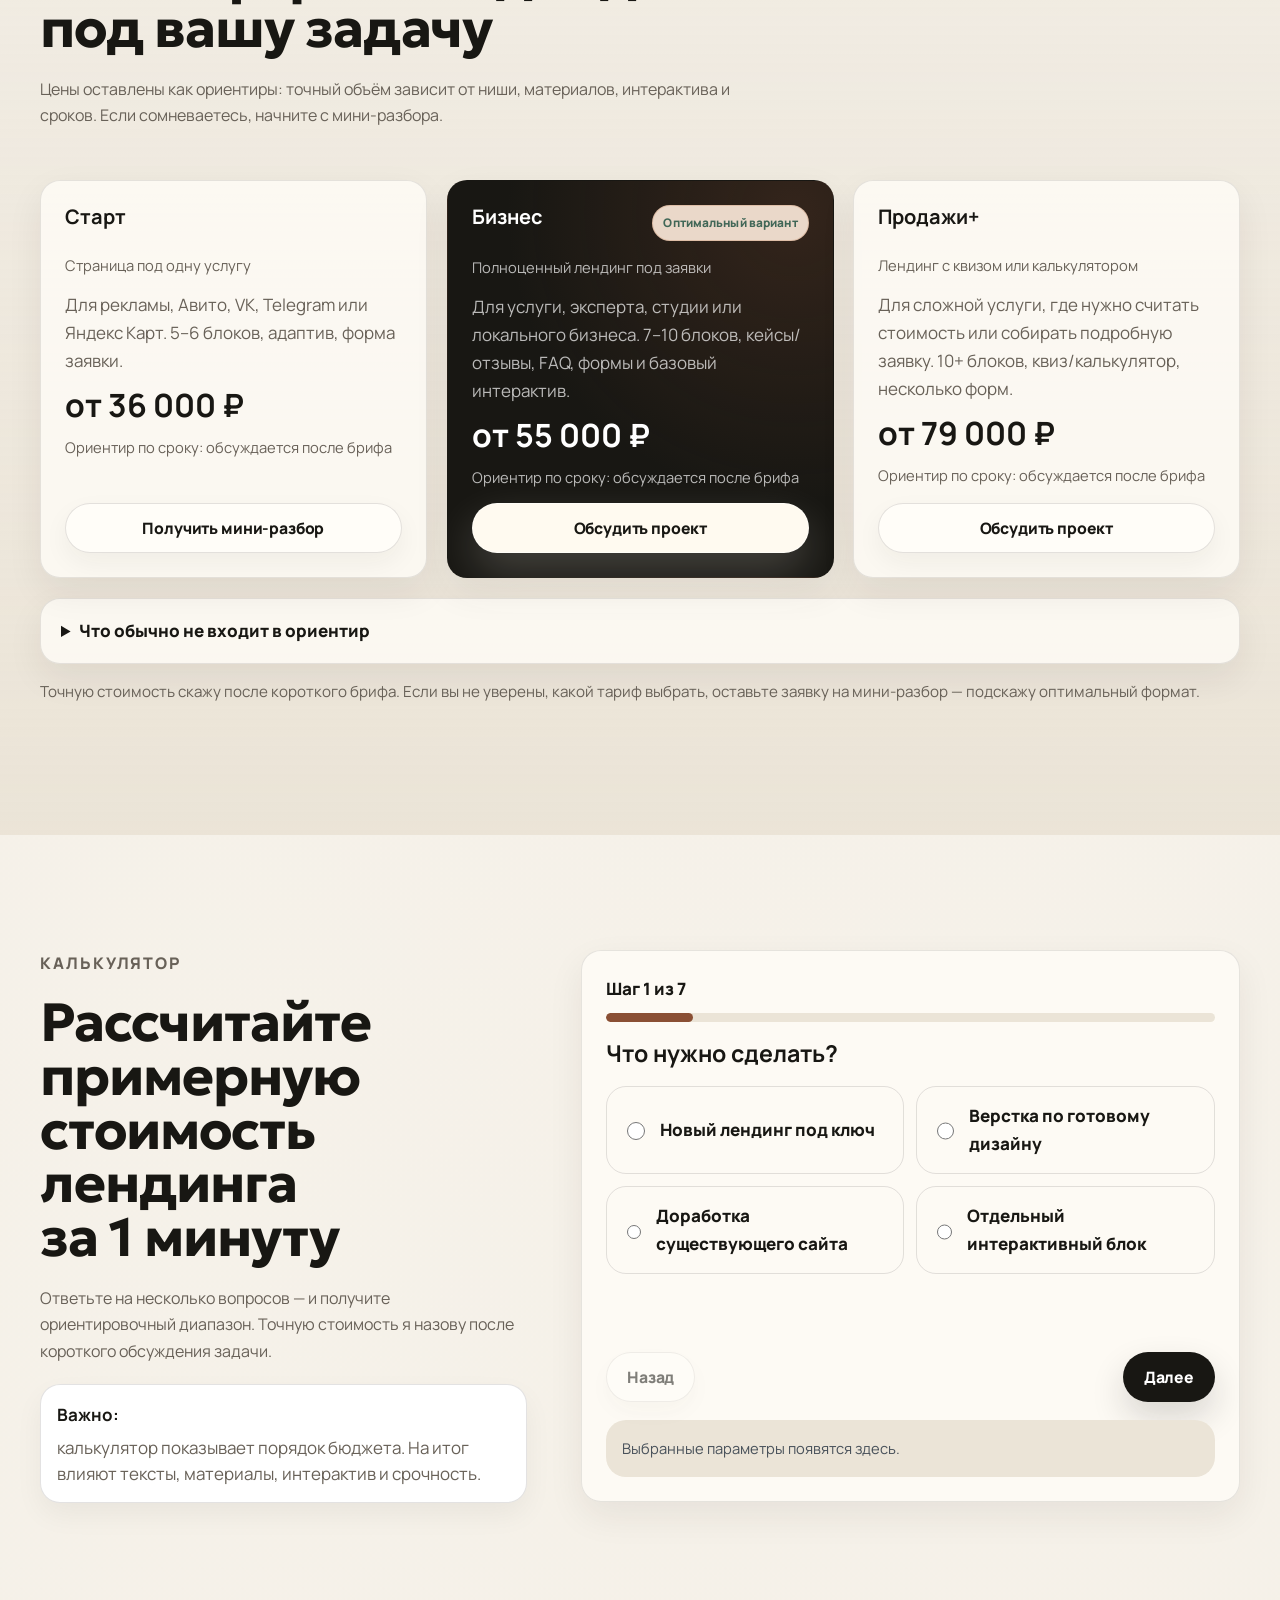
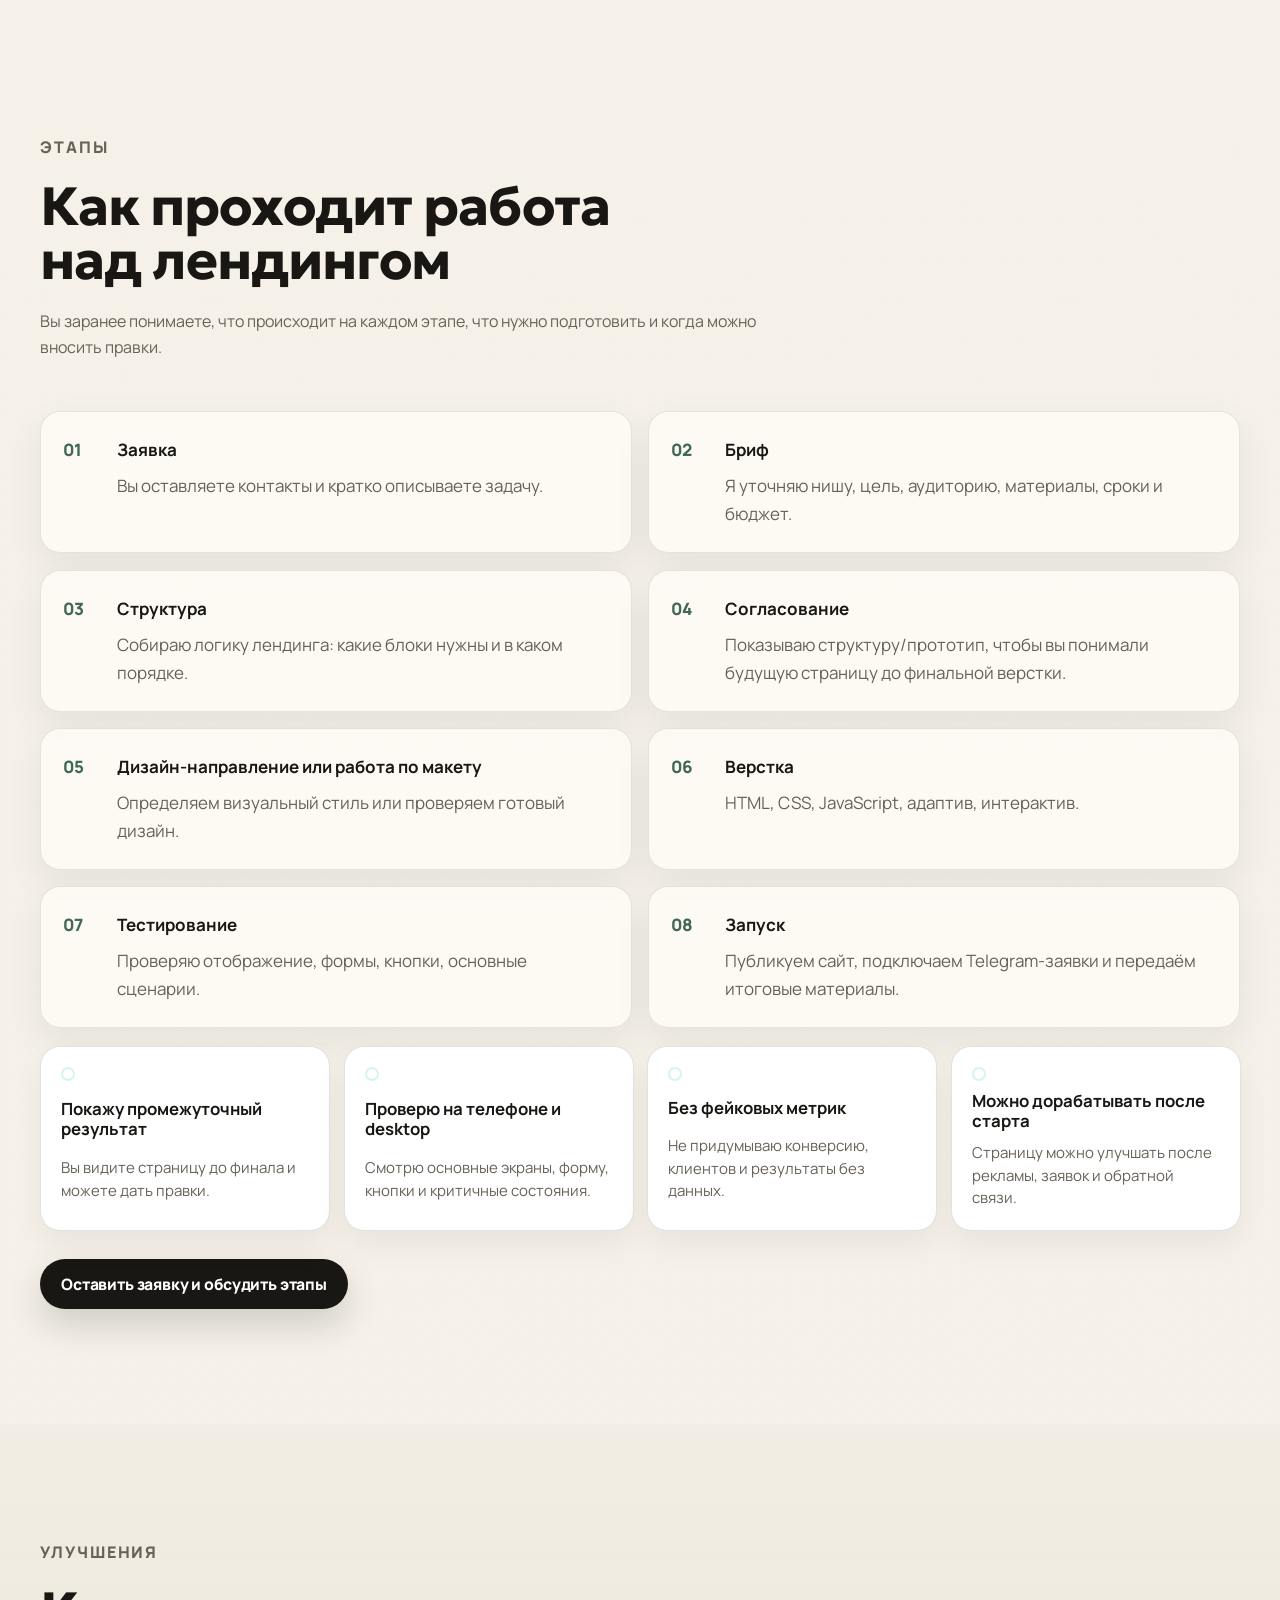
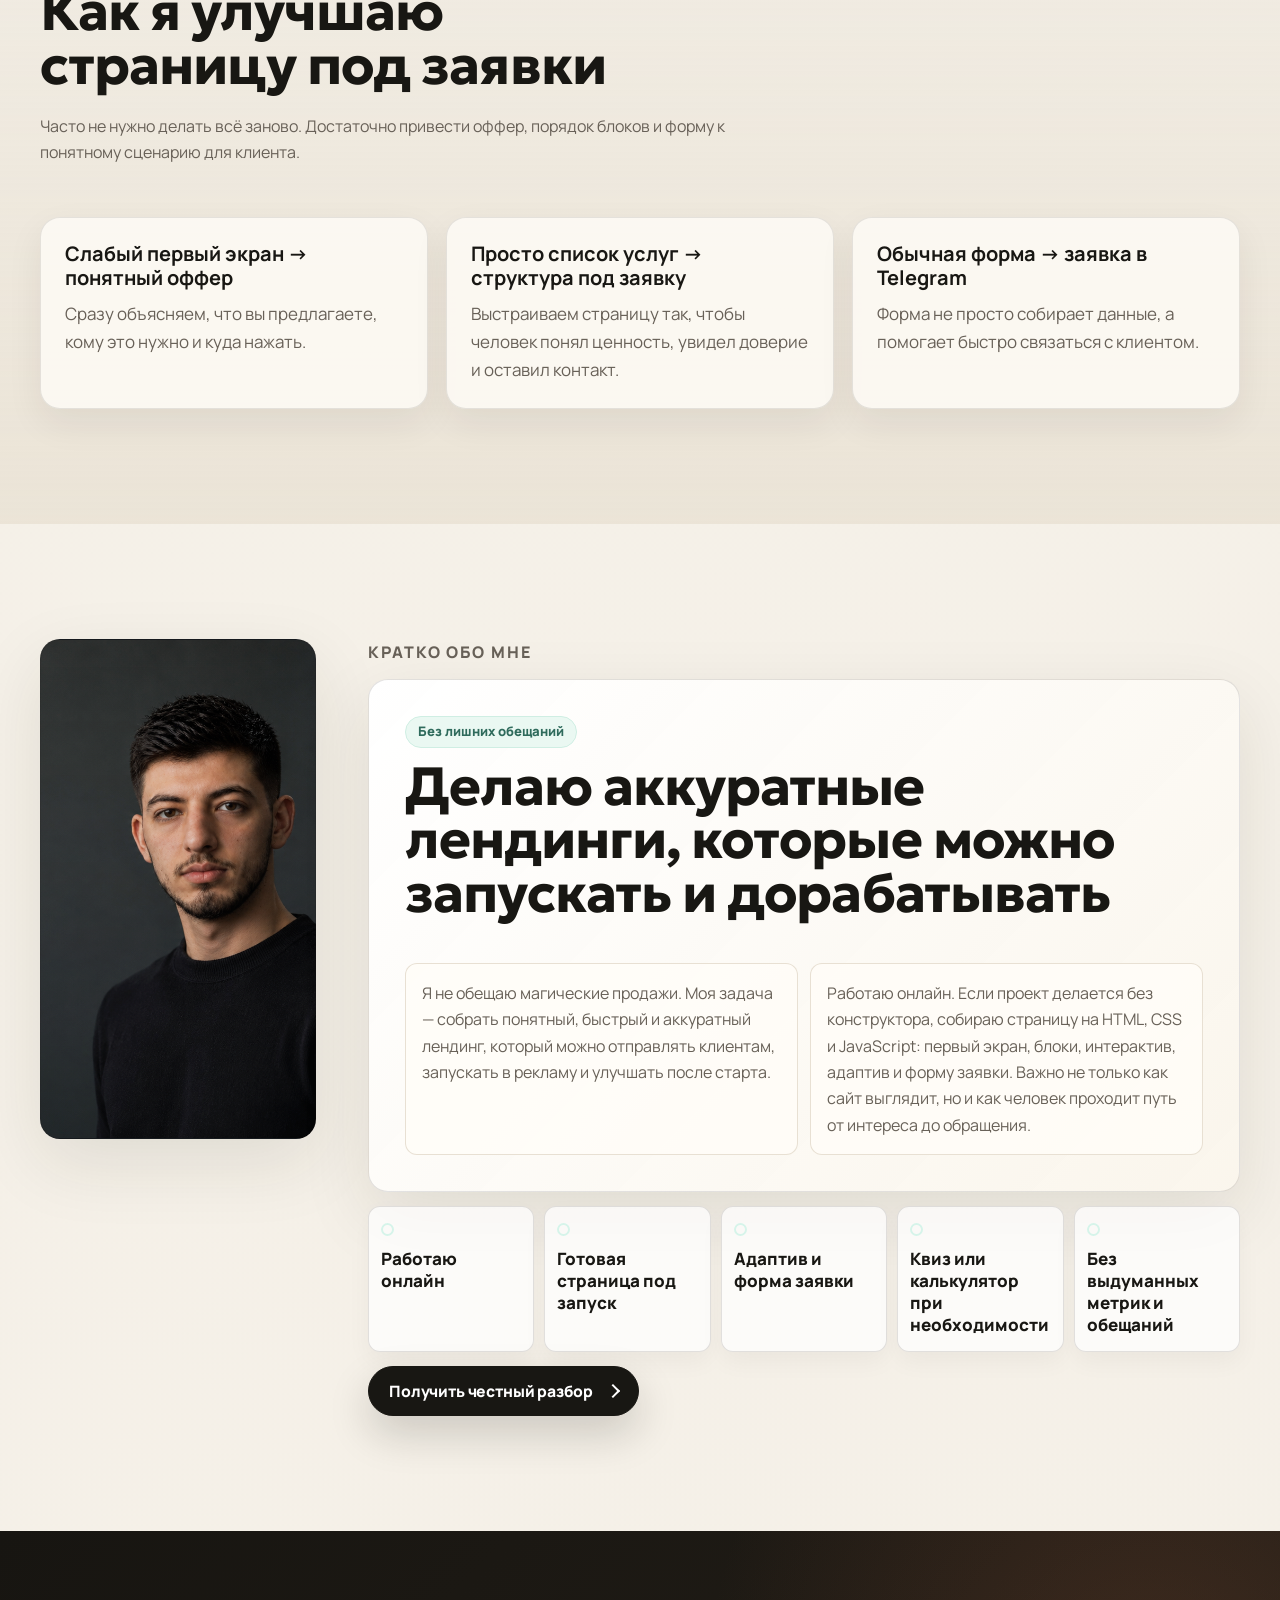
==== commit a3566000: "added some improvements" ====
--- a/index.html
+++ b/index.html
@@ -3,9 +3,7 @@
 	<head>
 		<meta charset="utf-8" />
 		<meta name="viewport" content="width=device-width, initial-scale=1" />
-		<title>
-			Лендинги под заявки для малого бизнеса, экспертов и услуг
-		</title>
+		<title>Лендинги под заявки для малого бизнеса, экспертов и услуг</title>
 		<meta
 			name="description"
 			content="Лендинги под заявки для малого бизнеса, экспертов и локальных услуг в России и СНГ: структура, тексты, адаптив, форма заявки и отправка в Telegram."
@@ -36,7 +34,13 @@
 			href="assets/favicon-16x16.png"
 		/>
 		<link rel="apple-touch-icon" href="assets/apple-touch-icon.png" />
-		<link rel="stylesheet" href="css/style.css" />
+		<link rel="preconnect" href="https://fonts.googleapis.com" />
+		<link rel="preconnect" href="https://fonts.gstatic.com" crossorigin />
+		<link
+			href="https://fonts.googleapis.com/css2?family=Geologica:wght@700;800;900&family=Manrope:wght@400;500;600;700;800&display=swap"
+			rel="stylesheet"
+		/>
+		<link rel="stylesheet" href="css/style.css?v=20260706-about-cta" />
 		<script type="application/ld+json">
 			{
 				"@context": "https://schema.org",
@@ -70,18 +74,29 @@
 				<nav class="nav" data-nav aria-label="Основная навигация">
 					<a href="#services">Услуги</a>
 					<a href="#cases">Кейсы</a>
+					<a href="#landing-blocks">Блоки</a>
 					<a href="#pricing">Тарифы</a>
 					<a href="#calculator">Калькулятор</a>
 					<a href="#process">Этапы</a>
 					<a href="#faq">FAQ</a>
 					<a href="#contacts">Контакты</a>
 				</nav>
-				<a
-					class="btn btn--small btn--primary header__cta"
-					href="#lead"
-					data-cta="header"
-					>Получить мини-разбор</a
-				>
+				<div class="header__actions">
+					<a
+						class="header__telegram"
+						href="https://t.me/Garun_mp4"
+						data-cta="header_telegram"
+						target="_blank"
+						rel="noopener"
+						>Telegram</a
+					>
+					<a
+						class="btn btn--small btn--primary header__cta"
+						href="#mini-audit"
+						data-cta="header_mini_audit"
+						>Получить мини-разбор</a
+					>
+				</div>
 				<button
 					class="menu-toggle"
 					type="button"
@@ -97,11 +112,15 @@
 			<div class="mobile-menu" id="mobile-menu" data-mobile-menu hidden>
 				<a href="#services">Услуги</a>
 				<a href="#cases">Кейсы</a>
+				<a href="#landing-blocks">Блоки</a>
 				<a href="#pricing">Тарифы</a>
 				<a href="#calculator">Калькулятор</a>
 				<a href="#process">Этапы</a>
 				<a href="#faq">FAQ</a>
 				<a href="#contacts">Контакты</a>
+				<a href="https://t.me/Garun_mp4" data-cta="mobile_telegram"
+					>Написать в Telegram</a
+				>
 				<a class="btn btn--primary" href="#lead" data-cta="mobile_menu"
 					>Получить мини-разбор</a
 				>
@@ -150,7 +169,9 @@
 							<li>
 								<strong>01</strong><span>Понятный оффер и порядок блоков</span>
 							</li>
-							<li><strong>02</strong><span>Верстка под телефон и desktop</span></li>
+							<li>
+								<strong>02</strong><span>Верстка под телефон и desktop</span>
+							</li>
 							<li>
 								<strong>03</strong><span>Форма, квиз или калькулятор</span>
 							</li>
@@ -186,9 +207,9 @@
 					<div class="section-head">
 						<h2>Кому я могу помочь</h2>
 						<p>
-							Чаще всего ко мне приходят, когда нужно быстро и понятно
-							упаковать одну услугу, направление или рекламную кампанию в
-							отдельную страницу.
+							Чаще всего ко мне приходят, когда нужно быстро и понятно упаковать
+							одну услугу, направление или рекламную кампанию в отдельную
+							страницу.
 						</p>
 					</div>
 					<div class="grid grid--3">
@@ -213,7 +234,9 @@
 						>
 							<span class="icon">02</span>
 							<h3>Косметологи и массажисты</h3>
-							<p>Объяснить услуги, цены, доверие и привести человека к записи.</p>
+							<p>
+								Объяснить услуги, цены, доверие и привести человека к записи.
+							</p>
 						</button>
 						<button
 							class="info-card as-button"
@@ -233,7 +256,9 @@
 						>
 							<span class="icon">04</span>
 							<h3>Юристы и бухгалтеры</h3>
-							<p>Простым языком объяснить услугу, порядок работы и стоимость.</p>
+							<p>
+								Простым языком объяснить услугу, порядок работы и стоимость.
+							</p>
 						</button>
 						<button
 							class="info-card as-button"
@@ -243,9 +268,7 @@
 						>
 							<span class="icon">05</span>
 							<h3>Репетиторы и онлайн-школы</h3>
-							<p>
-								Упаковать программу, формат занятий, тарифы и форму записи.
-							</p>
+							<p>Упаковать программу, формат занятий, тарифы и форму записи.</p>
 						</button>
 						<button
 							class="info-card as-button"
@@ -298,7 +321,9 @@
 								<li>принимаете заявки в Telegram, VK или WhatsApp;</li>
 								<li>продаёте одну основную услугу;</li>
 								<li>хотите отдельную страницу вместо хаотичной соцсети;</li>
-								<li>хотите показать цены, отзывы, этапы и форму в одном месте.</li>
+								<li>
+									хотите показать цены, отзывы, этапы и форму в одном месте.
+								</li>
 							</ul>
 						</div>
 					</div>
@@ -479,9 +504,7 @@
 				<div class="container">
 					<div class="section-head">
 						<p class="section-kicker">Преимущества</p>
-						<h2>
-							Почему лендинг будет удобен не только сейчас, но и после запуска
-						</h2>
+						<h2>Почему лендинг будет удобен в запуске и доработках</h2>
 						<p>
 							Я делаю сайт так, чтобы его можно было быстро открыть, удобно
 							смотреть с телефона, дорабатывать и использовать как рабочий
@@ -557,8 +580,8 @@
 						<h2>Из каких блоков будет состоять ваш лендинг</h2>
 						<p>
 							Набор секций зависит от ниши и цели, но обычно странице нужны
-							понятное предложение, доверие, ответы на вопросы и короткий путь
-							к заявке.
+							понятное предложение, доверие, ответы на вопросы и короткий путь к
+							заявке.
 						</p>
 					</div>
 					<div class="included-grid">
@@ -622,6 +645,65 @@
 				</div>
 			</section>
 
+			<section class="section" id="start-guide" data-section>
+				<div class="container">
+					<div class="section-head section-head--row">
+						<div>
+							<p class="section-kicker">С чего начать</p>
+							<h2>Выберите ближайшую ситуацию</h2>
+							<p>
+								Не обязательно сразу знать точный формат. Достаточно выбрать,
+								что сейчас ближе к вашей задаче — я подскажу следующий шаг.
+							</p>
+						</div>
+						<a class="btn btn--secondary" href="#mini-audit" data-cta="start_guide"
+							>Получить подсказку</a
+						>
+					</div>
+					<div class="start-grid">
+						<button
+							class="start-card as-button"
+							type="button"
+							data-prefill="service_type"
+							data-value="Лендинг под ключ"
+						>
+							<span>01</span>
+							<strong>Нет сайта или нужна отдельная страница</strong>
+							<small
+								>Начнём с мини-разбора: ниша, оффер, блоки, форма и примерный
+								бюджет.</small
+							>
+						</button>
+						<button
+							class="start-card as-button"
+							type="button"
+							data-prefill="service_type"
+							data-value="Доработка"
+						>
+							<span>02</span>
+							<strong>Сайт уже есть, но заявки идут слабо</strong>
+							<small
+								>Посмотрю первый экран, CTA, форму, доверие и путь клиента до
+								обращения.</small
+							>
+						</button>
+						<button
+							class="start-card as-button"
+							type="button"
+							data-prefill="service_type"
+							data-value="Калькулятор/квиз"
+						>
+							<span>03</span>
+							<strong>Запускаете рекламу или сложную услугу</strong>
+							<small
+								>Разберём, нужен ли квиз, калькулятор, несколько форм или
+								простая заявка.</small
+							>
+						</button>
+					</div>
+				</div>
+			</section>
+
 			<section class="section section--muted" id="pricing" data-section>
 				<div class="container">
 					<div class="section-head">
@@ -653,8 +735,10 @@
 							</button>
 						</article>
 						<article class="price-card price-card--featured">
-							<span class="label">Оптимальный вариант</span>
-							<h3>Бизнес</h3>
+							<div class="price-card__topline">
+								<h3>Бизнес</h3>
+								<span class="label">Оптимальный вариант</span>
+							</div>
 							<span>Полноценный лендинг под заявки</span>
 							<p>
 								Для услуги, эксперта, студии или локального бизнеса. 7–10
@@ -716,6 +800,13 @@
 							диапазон. Точную стоимость я назову после короткого обсуждения
 							задачи.
 						</p>
+						<div class="calc-note">
+							<strong>Важно:</strong>
+							<span
+								>калькулятор показывает порядок бюджета. На итог влияют тексты,
+								материалы, интерактив и срочность.</span
+							>
+						</div>
 					</div>
 					<form class="calculator" data-calculator novalidate>
 						<div class="calc-progress" aria-live="polite">
@@ -738,58 +829,6 @@
 							aria-label="Сводка выбранных параметров"
 						></aside>
 					</form>
-				</div>
-			</section>
-
-			<section class="section section--muted" id="included" data-section>
-				<div class="container">
-					<div class="section-head">
-						<p class="section-kicker">Что входит</p>
-						<h2>Что вы получаете в итоге</h2>
-						<p>
-							Разработка лендинга — это не только код. Важно собрать структуру,
-							проверить адаптив, настроить формы и подготовить сайт к реальному
-							использованию.
-						</p>
-					</div>
-					<div class="included-grid">
-						<ul class="check-list">
-							<li>Короткий разбор задачи и цели лендинга.</li>
-							<li>Логика блоков и порядок секций.</li>
-							<li>Адаптивная верстка под основные устройства.</li>
-							<li>
-								Интерактив на JavaScript: FAQ, табы, попапы, калькуляторы,
-								квизы.
-							</li>
-						</ul>
-						<ul class="check-list">
-							<li>Форма заявки с отправкой в Telegram-бот.</li>
-							<li>
-								Базовая SEO-структура: title, description, заголовки, alt для
-								изображений.
-							</li>
-							<li>Подготовка к публикации и проверка основных сценариев.</li>
-							<li>
-								Короткая инструкция: как пользоваться сайтом и куда приходят
-								заявки.
-							</li>
-						</ul>
-					</div>
-					<div class="business-result">
-						<strong>Можно добавить отдельно:</strong>
-						<span
-							>домен, хостинг, аналитика, CRM, сложная SEO-настройка,
-							дополнительные страницы, поддержка после запуска.</span
-						>
-					</div>
-					<div class="section-cta">
-						<a
-							class="btn btn--primary"
-							href="#lead"
-							data-cta="included_estimate"
-							>Получить оценку проекта</a
-						>
-					</div>
 				</div>
 			</section>
 
@@ -853,9 +892,112 @@
 							>
 						</li>
 					</ol>
+					<div class="process-guarantee">
+						<article>
+							<strong>Покажу промежуточный результат</strong>
+							<span>Вы видите страницу до финала и можете дать правки.</span>
+						</article>
+						<article>
+							<strong>Проверю на телефоне и desktop</strong>
+							<span>Смотрю основные экраны, форму, кнопки и критичные состояния.</span>
+						</article>
+						<article>
+							<strong>Без фейковых метрик</strong>
+							<span>Не придумываю конверсию, клиентов и результаты без данных.</span>
+						</article>
+						<article>
+							<strong>Можно дорабатывать после старта</strong>
+							<span>Страницу можно улучшать после рекламы, заявок и обратной связи.</span>
+						</article>
+					</div>
 					<div class="section-cta">
 						<a class="btn btn--primary" href="#lead" data-cta="process"
 							>Оставить заявку и обсудить этапы</a
+						>
+					</div>
+				</div>
+			</section>
+
+			<section class="section section--muted" id="improvements" data-section>
+				<div class="container">
+					<div class="section-head">
+						<p class="section-kicker">Улучшения</p>
+						<h2>Как я улучшаю страницу под заявки</h2>
+						<p>
+							Часто не нужно делать всё заново. Достаточно привести оффер,
+							порядок блоков и форму к понятному сценарию для клиента.
+						</p>
+					</div>
+					<div class="grid grid--3">
+						<article class="info-card">
+							<h3>Слабый первый экран → понятный оффер</h3>
+							<p>
+								Сразу объясняем, что вы предлагаете, кому это нужно и куда
+								нажать.
+							</p>
+						</article>
+						<article class="info-card">
+							<h3>Просто список услуг → структура под заявку</h3>
+							<p>
+								Выстраиваем страницу так, чтобы человек понял ценность, увидел
+								доверие и оставил контакт.
+							</p>
+						</article>
+						<article class="info-card">
+							<h3>Обычная форма → заявка в Telegram</h3>
+							<p>
+								Форма не просто собирает данные, а помогает быстро связаться с
+								клиентом.
+							</p>
+						</article>
+					</div>
+				</div>
+			</section>
+
+			<section class="section" id="about" data-section>
+				<div class="container about">
+					<div
+						class="profile-card"
+						role="img"
+						aria-label="Портрет разработчика лендингов"
+					></div>
+					<div class="about-content">
+						<p class="section-kicker">Кратко обо мне</p>
+						<div class="about-copy-card">
+							<div class="about-copy-card__head">
+								<span>Без лишних обещаний</span>
+								<h2>
+									Делаю аккуратные лендинги, которые можно запускать и
+									дорабатывать
+								</h2>
+							</div>
+							<div class="about-copy-card__body">
+								<p>
+									Я не обещаю магические продажи. Моя задача — собрать понятный,
+									быстрый и аккуратный лендинг, который можно отправлять клиентам,
+									запускать в рекламу и улучшать после старта.
+								</p>
+								<p>
+									Работаю онлайн. Если проект делается без конструктора, собираю
+									страницу на HTML, CSS и JavaScript: первый экран, блоки,
+									интерактив, адаптив и форму заявки. Важно не только как сайт
+									выглядит, но и как человек проходит путь от интереса до
+									обращения.
+								</p>
+							</div>
+						</div>
+						<div class="about-facts" aria-label="Формат работы">
+							<span>Работаю онлайн</span>
+							<span>Готовая страница под запуск</span>
+							<span>Адаптив и форма заявки</span>
+							<span>Квиз или калькулятор при необходимости</span>
+							<span>Без выдуманных метрик и обещаний</span>
+						</div>
+						<a
+							class="btn btn--secondary"
+							href="#mini-audit"
+							data-cta="about_mini_audit"
+							>Получить честный разбор</a
 						>
 					</div>
 				</div>
@@ -867,8 +1009,9 @@
 						<p class="section-kicker">Доверие</p>
 						<h2>Доказательства вместо громких обещаний</h2>
 						<p>
-							Если отзывов пока немного, доверие можно показать через подробные
-							кейсы, разбор решений, адаптив и демонстрацию работы интерфейса.
+							Пока собираю первые отзывы — поэтому подробно показываю процесс,
+							структуру и результат. Можно начать с небольшой задачи:
+							доработка, первый экран, форма или мини-лендинг.
 						</p>
 					</div>
 					<div class="grid grid--3">
@@ -896,8 +1039,8 @@
 					</div>
 					<div class="honest-note">
 						Не выдумываю метрики. Если у проекта нет статистики по заявкам,
-						показываю честный результат: готовый лендинг, понятная структура,
-						адаптив, интерактив и рабочая форма заявки.
+						показываю честный результат: готовую страницу, понятную структуру,
+						интерактив и рабочую форму заявки.
 					</div>
 				</div>
 			</section>
@@ -955,79 +1098,6 @@
 				</div>
 			</section>
 
-			<section class="section section--muted" id="mini-audit" data-section>
-				<div class="container mini-audit">
-					<div>
-						<p class="section-kicker">Мягкий старт</p>
-						<h2>Не уверены, какой лендинг вам нужен?</h2>
-						<p>
-							Опишите идею, нишу и задачу — я подскажу, какие блоки стоит
-							добавить, нужен ли калькулятор/квиз и какой формат будет
-							оптимальным.
-						</p>
-						<p class="microcopy">
-							Без навязчивых звонков. Отвечу в удобном формате и подскажу
-							следующий шаг.
-						</p>
-					</div>
-					<form
-						class="form"
-						data-lead-form
-						data-form-type="Мини-аудит"
-						novalidate
-					>
-						<input
-							type="text"
-							name="website"
-							tabindex="-1"
-							autocomplete="off"
-							class="hp-field"
-							aria-hidden="true"
-						/>
-						<label
-							>Имя *<input name="name" autocomplete="name" required
-						/></label>
-						<label
-							>Telegram / телефон / email *<input
-								name="contact"
-								autocomplete="email"
-								required
-						/></label>
-						<label
-							>Что хотите продвигать?<textarea
-								name="message"
-								rows="3"
-							></textarea>
-						</label>
-						<label
-							>Есть ли сайт или референсы?<input name="references"
-						/></label>
-						<label
-							>Когда хотите запустить?<select name="deadline">
-								<option>Срок обсуждается</option>
-								<option>Не срочно</option>
-								<option>В течение недели</option>
-								<option>В течение месяца</option>
-							</select></label
-						>
-						<!-- . -->
-						<label class="checkbox"
-							><input type="checkbox" name="consent" required />
-							<span
-								>Я соглашаюсь на обработку персональных данных и ознакомлен(а) с
-								<a href="privacy.html" target="_blank" rel="noopener"
-									>Политикой конфиденциальности</a
-								>.</span
-							></label
-						>
-						<button class="btn btn--primary" type="submit">
-							Получить мини-аудит идеи
-						</button>
-						<p class="form-status" aria-live="polite"></p>
-					</form>
-				</div>
-			</section>
-
 			<section class="section" id="faq" data-section>
 				<div class="container faq-layout">
 					<div>
@@ -1105,6 +1175,30 @@
 						</div>
 						<div class="faq-item">
 							<button type="button" aria-expanded="false">
+								Можно ли начать с небольшого мини-лендинга?
+							</button>
+							<div>
+								<p>
+									Да. Если вы только проверяете услугу, можно начать с короткой
+									страницы: первый экран, 3–5 ключевых блоков и форма заявки.
+									После первых откликов её можно расширить.
+								</p>
+							</div>
+						</div>
+						<div class="faq-item">
+							<button type="button" aria-expanded="false">
+								Что если я не знаю, какие блоки нужны?
+							</button>
+							<div>
+								<p>
+									Это нормально. На мини-разборе я посмотрю услугу, канал
+									продвижения и подскажу, какие блоки нужны обязательно, а что
+									можно не добавлять на старте.
+								</p>
+							</div>
+						</div>
+						<div class="faq-item">
+							<button type="button" aria-expanded="false">
 								Будет ли сайт адаптивным?
 							</button>
 							<div>
@@ -1156,21 +1250,19 @@
 				<div class="container final-cta__inner">
 					<div>
 						<h2>
-							Хотите лендинг, который понятно объяснит вашу услугу и будет готов
-							к заявкам?
+							Хотите понять, какой лендинг нужен под вашу услугу?
 						</h2>
 						<p>
-							Опишите задачу — я подскажу оптимальный формат, примерный бюджет и
-							что лучше заложить в структуру страницы.
+							Опишите задачу — я подскажу формат, примерный бюджет, нужные блоки
+							и куда вести клиента из рекламы, соцсетей или карт.
 						</p>
 						<p class="microcopy">
-							Заявки с сайта приходят в Telegram-бот. Вы можете указать удобный
-							способ связи — Telegram, телефон или email.
+							Можно оставить форму или написать напрямую в Telegram.
 						</p>
 					</div>
 					<div class="final-cta__actions">
-						<a class="btn btn--light" href="#lead" data-cta="final_lead"
-							>Оставить заявку</a
+						<a class="btn btn--light" href="#mini-audit" data-cta="final_mini_audit"
+							>Получить мини-разбор</a
 						>
 						<a
 							class="btn btn--secondary-dark"
@@ -1180,9 +1272,11 @@
 						>
 						<a
 							class="btn btn--secondary-dark"
-							href="#lead"
+							href="https://t.me/Garun_mp4"
 							data-cta="final_telegram"
-							>Написать по проекту</a
+							target="_blank"
+							rel="noopener"
+							>Написать в Telegram</a
 						>
 					</div>
 				</div>
@@ -1194,15 +1288,49 @@
 						<p class="section-kicker">Заявка</p>
 						<h2>Оставьте заявку — я изучу задачу и подскажу следующий шаг</h2>
 						<p>
-							Коротко опишите проект. Заявка придёт мне в Telegram-бот, а я
-							свяжусь с вами удобным способом.
-						</p>
+							Если нужен подробный запрос, заполните форму ниже. Заявка придёт
+							мне в Telegram-бот, а я свяжусь с вами удобным способом.
+						</p>
+						<p class="microcopy">
+							Не хотите заполнять форму? Напишите напрямую в
+							<a href="https://t.me/Garun_mp4" target="_blank" rel="noopener"
+								>Telegram</a
+							>.
+						</p>
+						<div class="lead-quick" aria-label="Быстрый выбор задачи">
+							<button
+								type="button"
+								data-prefill="service_type"
+								data-value="Лендинг под ключ"
+							>
+								Нужен лендинг
+							</button>
+							<button type="button" data-prefill="service_type" data-value="Доработка">
+								Хочу доработать сайт
+							</button>
+							<button
+								type="button"
+								data-prefill="service_type"
+								data-value="Калькулятор/квиз"
+							>
+								Нужен калькулятор/квиз
+							</button>
+						</div>
 						<div class="lead-context" data-lead-context>
-							<strong>Контекст заявки</strong>
+							<strong>Можно оставить заявку сразу</strong>
 							<span
-								>Пока ничего не выбрано. Нажмите CTA в кейсе, тарифе или
-								калькуляторе — данные подставятся сюда.</span
-							>
+								>Если уже смотрели тариф, кейс или расчёт, я увижу выбранный
+								вариант в заявке.</span
+							>
+						</div>
+						<div class="lead-helper">
+							<strong>Что можно написать в заявке</strong>
+							<ul>
+								<li>какую услугу хотите продвигать;</li>
+								<li>есть ли сайт, соцсеть или пример;</li>
+								<li>куда хотите вести клиентов: реклама, VK, Telegram, Авито или карты.</li>
+							</ul>
+							<span>Можно коротко: ниша + ссылка + удобный контакт.</span>
 						</div>
 					</div>
 					<form
@@ -1246,6 +1374,7 @@
 								<option>Верстка по макету</option>
 								<option>Доработка</option>
 								<option>Калькулятор/квиз</option>
+								<option>Мини-аудит страницы</option>
 								<option>Не знаю</option>
 							</select></label
 						>
@@ -1312,19 +1441,23 @@
 					</a>
 					<p>
 						Если не хотите заполнять подробную форму, оставьте короткую заявку.
-						Можно отправить ссылку на сайт, референсы или краткое описание
-						задачи.
+						Можно отправить ссылку на сайт, страницу в соцсетях или краткое
+						описание услуги.
 					</p>
 				</div>
 				<nav aria-label="Навигация в footer">
 					<a href="#services">Услуги</a>
 					<a href="#cases">Кейсы</a>
+					<a href="#landing-blocks">Блоки лендинга</a>
 					<a href="#pricing">Тарифы</a>
 					<a href="#calculator">Калькулятор</a>
 					<a href="#faq">FAQ</a>
 				</nav>
 				<address>
-					<a href="#lead">Оставить заявку на сайте</a>
+					<a href="#mini-audit">Получить мини-разбор</a>
+					<a href="https://t.me/Garun_mp4" target="_blank" rel="noopener"
+						>Написать в Telegram</a
+					>
 					<span>Связь: Telegram, телефон или email через форму</span>
 					<span>Формат работы: онлайн</span>
 				</address>
@@ -1338,8 +1471,8 @@
 			</div>
 		</footer>
 
-		<a class="sticky-mobile-cta" href="#calculator" data-cta="sticky_mobile"
-			>Рассчитать стоимость</a
+		<a class="sticky-mobile-cta" href="#mini-audit" data-cta="sticky_mobile"
+			>Получить мини-разбор</a
 		>
 
 		<div class="modal" data-case-modal hidden>
--- a/css/style.css
+++ b/css/style.css
@@ -16,14 +16,12 @@
 	--shadow: 0 22px 70px rgba(16, 20, 24, 0.14);
 	--container: 1180px;
 	--header: 76px;
+	--font-body: Manrope, Inter, ui-sans-serif, system-ui, -apple-system,
+		BlinkMacSystemFont, 'Segoe UI', sans-serif;
+	--font-display: Geologica, Manrope, Inter, ui-sans-serif, system-ui,
+		-apple-system, BlinkMacSystemFont, 'Segoe UI', sans-serif;
 	font-family:
-		Inter,
-		ui-sans-serif,
-		system-ui,
-		-apple-system,
-		BlinkMacSystemFont,
-		'Segoe UI',
-		sans-serif;
+		var(--font-body);
 }
 
 * {
@@ -673,6 +671,11 @@
 	gap: 54px;
 }
 
+.about {
+	grid-template-columns: minmax(260px, 0.48fr) minmax(0, 1.52fr);
+	gap: clamp(30px, 4.2vw, 52px);
+}
+
 .task-list {
 	display: grid;
 	gap: 12px;
@@ -697,32 +700,150 @@
 .profile-card {
 	position: sticky;
 	top: calc(var(--header) + 24px);
+	width: min(100%, 330px);
+	min-height: 500px;
+	justify-self: end;
 	overflow: hidden;
-	background: #151a1f;
+	background:
+		linear-gradient(180deg, rgba(21, 26, 31, 0), rgba(21, 26, 31, 0.18)),
+		url('../hero-img/hero-img.png') 64% 42% / cover no-repeat,
+		#151a1f;
 	border: 1px solid var(--line);
 	border-radius: var(--radius);
 	box-shadow: var(--shadow);
 }
 
-.profile-card img {
-	width: 100%;
-	aspect-ratio: 4 / 3;
-	object-fit: cover;
-	object-position: 62% center;
-}
-
-.profile-card div {
-	padding: 20px;
+.about-content {
+	display: grid;
+	align-content: start;
+	gap: 14px;
+}
+
+.about-content .section-kicker {
+	margin-bottom: 0;
+}
+
+.about-copy-card {
+	position: relative;
+	display: grid;
+	gap: 20px;
+	overflow: hidden;
+	padding: clamp(24px, 3.2vw, 36px);
+	background:
+		linear-gradient(135deg, rgba(255, 255, 255, 0.98), rgba(250, 245, 235, 0.94)),
+		#fff;
+	border: 1px solid var(--line);
+	border-radius: var(--radius);
+	box-shadow: var(--shadow);
+}
+
+.about-copy-card::before {
+	content: '';
+	position: absolute;
+	inset: 0 auto 0 0;
+	width: 6px;
+	background: linear-gradient(180deg, var(--mint), rgba(32, 174, 137, 0));
+}
+
+.about-copy-card__head {
+	display: grid;
+	gap: 12px;
+	max-width: 760px;
+}
+
+.about-copy-card__head span {
+	width: max-content;
+	max-width: 100%;
+	padding: 8px 12px;
+	color: #2f6b5c;
+	background: #eaf8f2;
+	border: 1px solid #cfeee3;
+	border-radius: 999px;
+	font-size: 0.82rem;
+	font-weight: 850;
+	line-height: 1;
+}
+
+.about-copy-card h2 {
+	margin-bottom: 0;
+	font-size: clamp(2rem, 3.05vw, 3.15rem);
+	line-height: 1.04;
+}
+
+.about-copy-card__body {
+	display: grid;
+	grid-template-columns: repeat(2, minmax(0, 1fr));
+	gap: 12px;
+	padding-top: 2px;
+}
+
+.about-copy-card__body p {
+	margin: 0;
+	padding: 16px;
+	color: #5c5650;
+	background: rgba(255, 253, 248, 0.82);
+	border: 1px solid rgba(224, 214, 197, 0.72);
+	border-radius: var(--radius-sm);
+	line-height: 1.65;
+}
+
+.about-facts {
+	display: grid;
+	grid-template-columns: repeat(5, minmax(0, 1fr));
+	gap: 10px;
+}
+
+.about-facts span {
+	position: relative;
+	min-height: 96px;
+	padding: 16px 12px 14px;
+	background: rgba(255, 255, 255, 0.72);
+	border: 1px solid var(--line);
+	border-radius: var(--radius-sm);
+	box-shadow: 0 10px 24px rgb(19 23 28 / 0.045);
+	font-weight: 800;
+	line-height: 1.3;
+}
+
+.about-facts span::before {
+	content: '';
+	display: block;
+	width: 9px;
+	height: 9px;
+	margin-bottom: 12px;
+	background: var(--mint);
+	border: 2px solid #d6f4ea;
+	border-radius: 50%;
+}
+
+.about-content .btn {
+	justify-self: start;
+}
+
+.about-content .btn[data-cta='about_mini_audit'] {
+	position: relative;
+	padding-right: 46px;
 	color: #fff;
-}
-
-.profile-card strong,
-.profile-card span {
-	display: block;
-}
-
-.profile-card span {
-	color: rgba(255, 255, 255, 0.68);
+	background: var(--ink);
+	border-color: var(--ink);
+	box-shadow: 0 18px 42px rgba(24, 23, 19, 0.18);
+}
+
+.about-content .btn[data-cta='about_mini_audit']::after {
+	content: '';
+	position: absolute;
+	right: 20px;
+	width: 8px;
+	height: 8px;
+	border-top: 2px solid currentColor;
+	border-right: 2px solid currentColor;
+	transform: rotate(45deg);
+}
+
+.about-content .btn[data-cta='about_mini_audit']:hover {
+	background: #2a2822;
+	border-color: #2a2822;
+	box-shadow: 0 22px 48px rgba(24, 23, 19, 0.24);
 }
 
 .check-list {
@@ -886,6 +1007,22 @@
 	height: 100%;
 }
 
+.price-card__topline {
+	display: flex;
+	align-items: flex-start;
+	justify-content: space-between;
+	gap: 12px;
+}
+
+.price-card__topline h3 {
+	margin-bottom: 0;
+}
+
+.price-card__topline .label {
+	flex: 0 0 auto;
+	margin-bottom: 0;
+}
+
 .price-card .btn {
 	align-self: end;
 	width: 100%;
@@ -1041,6 +1178,42 @@
 	display: grid;
 	grid-template-columns: repeat(2, minmax(0, 1fr));
 	gap: 30px;
+}
+
+.audience-needs {
+	margin-top: 22px;
+}
+
+.audience-needs > div {
+	padding: 24px;
+	background: #fff;
+	border: 1px solid var(--line);
+	border-radius: var(--radius);
+	box-shadow: var(--shadow);
+}
+
+.audience-needs h3 {
+	margin: 0 0 14px;
+	font-size: 1.15rem;
+}
+
+.channel-list {
+	display: flex;
+	flex-wrap: wrap;
+	gap: 10px;
+}
+
+.channel-list span {
+	display: inline-flex;
+	align-items: center;
+	min-height: 42px;
+	padding: 10px 14px;
+	color: var(--ink);
+	background: #fff;
+	border: 1px solid var(--line);
+	border-radius: 999px;
+	font-weight: 800;
+	box-shadow: 0 10px 24px rgb(19 23 28 / 0.06);
 }
 
 .timeline {
@@ -1676,25 +1849,26 @@
 
 	.profile-card {
 		position: static;
-		display: flex;
-		align-items: center;
-		gap: 14px;
-		padding: 14px;
-	}
-
-	.profile-card img {
-		width: 92px;
-		height: 92px;
-		flex: 0 0 92px;
-		aspect-ratio: 1 / 1;
-		border-radius: 16px;
-		object-fit: cover;
-		object-position: 62% center;
-	}
-
-	.profile-card div {
-		min-width: 0;
-		padding: 0;
+		width: 100%;
+		min-height: 420px;
+		justify-self: stretch;
+		background-position: 62% 36%;
+	}
+
+	.about-copy-card {
+		padding: 24px;
+	}
+
+	.about-copy-card__body {
+		grid-template-columns: 1fr;
+	}
+
+	.about-facts {
+		grid-template-columns: repeat(2, minmax(0, 1fr));
+	}
+
+	.about-facts span {
+		min-height: 74px;
 	}
 
 	.price-card--featured {
@@ -1814,15 +1988,41 @@
 	}
 
 	.profile-card {
-		gap: 12px;
-		padding: 12px;
-	}
-
-	.profile-card img {
-		width: 76px;
-		height: 76px;
-		flex-basis: 76px;
-		border-radius: 14px;
+		min-height: 390px;
+		background-position: 61% 34%;
+	}
+
+	.about-copy-card {
+		padding: 20px;
+	}
+
+	.about-copy-card h2 {
+		font-size: clamp(1.65rem, 7.4vw, 2.15rem);
+	}
+
+	.about-copy-card__head span {
+		width: 100%;
+		text-align: center;
+	}
+
+	.about-copy-card__body p {
+		padding: 14px;
+	}
+
+	.about-facts {
+		grid-template-columns: 1fr;
+	}
+
+	.about-facts span {
+		min-height: auto;
+		padding: 14px 14px 14px 36px;
+	}
+
+	.about-facts span::before {
+		position: absolute;
+		left: 16px;
+		top: 19px;
+		margin-bottom: 0;
 	}
 
 	.modal__case h2 {
@@ -1865,6 +2065,7 @@
 }
 
 body {
+	font-family: var(--font-body);
 	color: var(--ink);
 	background:
 		radial-gradient(
@@ -1932,9 +2133,10 @@
 .final-cta h2,
 .privacy-content h1 {
 	margin-bottom: 20px;
-	font-size: clamp(2.25rem, 5vw, 4.95rem);
-	line-height: 0.96;
-	letter-spacing: -0.055em;
+	font-family: var(--font-display);
+	font-size: clamp(1.9rem, 4.2vw, 4.15rem);
+	line-height: 1;
+	letter-spacing: -0.018em;
 	text-wrap: balance;
 }
 
@@ -2101,9 +2303,10 @@
 .hero h1 {
 	max-width: 850px;
 	margin-bottom: 26px;
-	font-size: clamp(2.8rem, 5.45vw, 5.85rem);
-	line-height: 0.96;
-	letter-spacing: -0.055em;
+	font-family: var(--font-display);
+	font-size: clamp(2.45rem, 4.75vw, 5.05rem);
+	line-height: 1;
+	letter-spacing: -0.018em;
 	text-wrap: balance;
 }
 
@@ -2515,7 +2718,7 @@
 	}
 
 	.hero h1 {
-		font-size: clamp(2.7rem, 5.6vw, 4.8rem);
+		font-size: clamp(2.35rem, 4.9vw, 4.2rem);
 	}
 
 	.hero__stats {
@@ -2595,7 +2798,7 @@
 	}
 
 	.hero h1 {
-		font-size: clamp(2.18rem, 10.8vw, 2.9rem);
+		font-size: clamp(1.95rem, 9.6vw, 2.55rem);
 		line-height: 1;
 	}
 
@@ -2670,9 +2873,9 @@
 	.hero h1 {
 		max-width: 100%;
 		margin-bottom: 20px;
-		font-size: clamp(2.35rem, 9.2vw, 4.15rem);
-		line-height: 1;
-		letter-spacing: -0.052em;
+		font-size: clamp(2.05rem, 8.2vw, 3.55rem);
+		line-height: 1.04;
+		letter-spacing: -0.018em;
 	}
 
 	.hero__lead {
@@ -2735,8 +2938,8 @@
 	}
 
 	.hero h1 {
-		font-size: clamp(2.08rem, 10.4vw, 2.78rem);
-		line-height: 1.02;
+		font-size: clamp(1.88rem, 9.2vw, 2.42rem);
+		line-height: 1.06;
 	}
 
 	.hero__note {
@@ -2765,3 +2968,261 @@
 		font-size: 0.72rem;
 	}
 }
+
+.header__actions {
+	display: inline-flex;
+	align-items: center;
+	gap: 10px;
+}
+
+.header__telegram {
+	display: inline-flex;
+	min-height: 40px;
+	align-items: center;
+	padding: 8px 12px;
+	border: 1px solid rgba(255, 255, 255, 0.22);
+	border-radius: var(--radius);
+	background: rgba(255, 255, 255, 0.08);
+	font-size: 0.9rem;
+	font-weight: 850;
+	line-height: 1;
+	transition:
+		background 160ms ease,
+		border-color 160ms ease,
+		transform 160ms ease;
+}
+
+.site-header.is-scrolled .header__telegram,
+.site-header.menu-open .header__telegram {
+	background: #fff;
+	border-color: var(--line);
+}
+
+.header__telegram:hover {
+	transform: translateY(-1px);
+}
+
+.start-grid,
+.process-guarantee {
+	display: grid;
+	grid-template-columns: repeat(3, minmax(0, 1fr));
+	gap: 14px;
+}
+
+.start-card,
+.process-guarantee article,
+.lead-helper {
+	display: grid;
+	gap: 10px;
+	padding: 20px;
+	background: #fff;
+	border: 1px solid var(--line);
+	border-radius: var(--radius);
+	box-shadow: 0 14px 32px rgb(19 23 28 / 0.055);
+}
+
+.start-card {
+	min-height: 210px;
+	align-content: start;
+	color: var(--ink);
+}
+
+.start-card span {
+	display: inline-grid;
+	width: 42px;
+	height: 42px;
+	margin-bottom: 8px;
+	place-items: center;
+	color: var(--accent-2);
+	background: var(--accent-soft);
+	border-radius: var(--radius-sm);
+	font-weight: 900;
+}
+
+.start-card strong,
+.process-guarantee strong,
+.lead-helper strong {
+	font-size: 1.05rem;
+	line-height: 1.22;
+}
+
+.start-card small,
+.process-guarantee span,
+.lead-helper span {
+	color: var(--muted);
+	font-size: 0.94rem;
+	line-height: 1.5;
+}
+
+.process-guarantee {
+	grid-template-columns: repeat(4, minmax(0, 1fr));
+	margin-top: 18px;
+}
+
+.process-guarantee article {
+	min-height: 136px;
+}
+
+.process-guarantee article::before {
+	content: '';
+	width: 10px;
+	height: 10px;
+	background: var(--mint);
+	border: 2px solid #d6f4ea;
+	border-radius: 50%;
+}
+
+.case-card__tags,
+.lead-quick {
+	display: flex;
+	flex-wrap: wrap;
+	gap: 8px;
+}
+
+.case-card__tags span,
+.lead-quick button {
+	display: inline-flex;
+	align-items: center;
+	min-height: 34px;
+	padding: 8px 10px;
+	color: #355f55;
+	background: #eaf8f2;
+	border: 1px solid #cfeee3;
+	border-radius: 999px;
+	font-size: 0.82rem;
+	font-weight: 850;
+	line-height: 1;
+}
+
+.lead-quick {
+	margin: 20px 0 0;
+}
+
+.lead-quick button {
+	cursor: pointer;
+	font-family: inherit;
+	transition:
+		transform 160ms ease,
+		background 160ms ease,
+		border-color 160ms ease;
+}
+
+.lead-quick button:hover {
+	background: #def4ec;
+	transform: translateY(-1px);
+}
+
+.lead-helper {
+	margin-top: 14px;
+}
+
+.lead-helper ul,
+.calc-result__details {
+	display: grid;
+	gap: 8px;
+	padding: 0;
+	margin: 0;
+	list-style: none;
+}
+
+.lead-helper li,
+.calc-result__details li {
+	position: relative;
+	padding-left: 20px;
+	color: var(--muted);
+	line-height: 1.5;
+}
+
+.lead-helper li::before,
+.calc-result__details li::before {
+	content: '';
+	position: absolute;
+	left: 0;
+	top: 0.62em;
+	width: 8px;
+	height: 8px;
+	background: var(--mint);
+	border-radius: 50%;
+}
+
+.calc-note {
+	display: grid;
+	gap: 6px;
+	max-width: 560px;
+	padding: 16px;
+	background: #fff;
+	border: 1px solid var(--line);
+	border-radius: var(--radius);
+	box-shadow: 0 12px 28px rgb(19 23 28 / 0.05);
+}
+
+.calc-note span {
+	color: var(--muted);
+	line-height: 1.5;
+}
+
+.calc-result__details {
+	padding: 14px;
+	background: var(--bg-soft);
+	border-radius: var(--radius-sm);
+}
+
+@media (max-width: 1100px) {
+	.header__actions {
+		display: none;
+	}
+
+	.start-grid,
+	.process-guarantee {
+		grid-template-columns: repeat(2, minmax(0, 1fr));
+	}
+}
+
+@media (max-width: 860px) {
+	.start-grid,
+	.process-guarantee {
+		grid-template-columns: 1fr;
+	}
+
+	.start-card,
+	.process-guarantee article {
+		min-height: auto;
+	}
+}
+
+@media (max-width: 560px) {
+	.lead-quick button {
+		width: 100%;
+		justify-content: center;
+	}
+
+	.calc-note,
+	.lead-helper {
+		padding: 16px;
+	}
+}
+
+@media (prefers-reduced-motion: no-preference) {
+	.reveal-enabled [data-reveal] {
+		opacity: 0;
+		transform: translate3d(0, 22px, 0);
+		transition:
+			opacity 760ms cubic-bezier(0.22, 1, 0.36, 1),
+			transform 760ms cubic-bezier(0.22, 1, 0.36, 1);
+		transition-delay: var(--reveal-delay, 0ms);
+		will-change: opacity, transform;
+	}
+
+	.reveal-enabled [data-reveal].is-revealed {
+		opacity: 1;
+		transform: translate3d(0, 0, 0);
+	}
+
+	.reveal-enabled .profile-card[data-reveal] {
+		transform: translate3d(0, 18px, 0) scale(0.985);
+	}
+
+	.reveal-enabled .profile-card[data-reveal].is-revealed {
+		transform: translate3d(0, 0, 0) scale(1);
+	}
+}
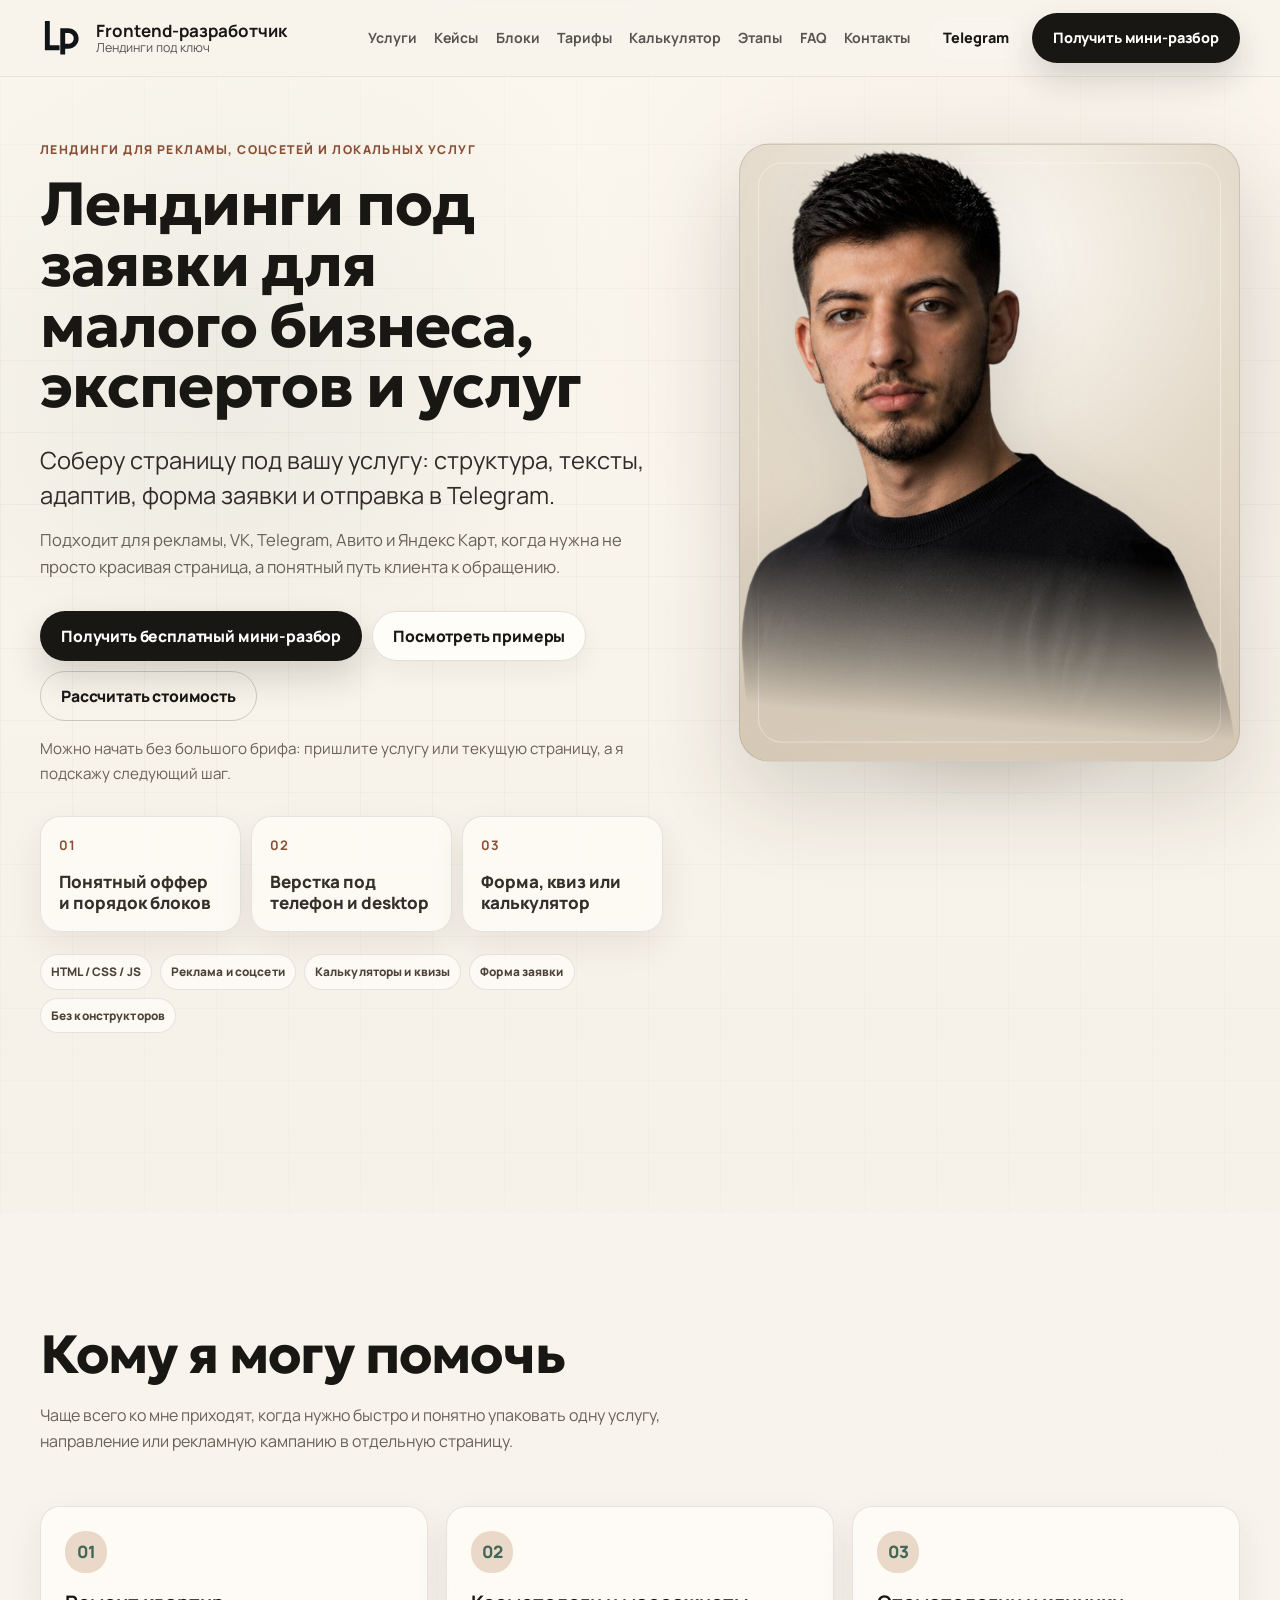
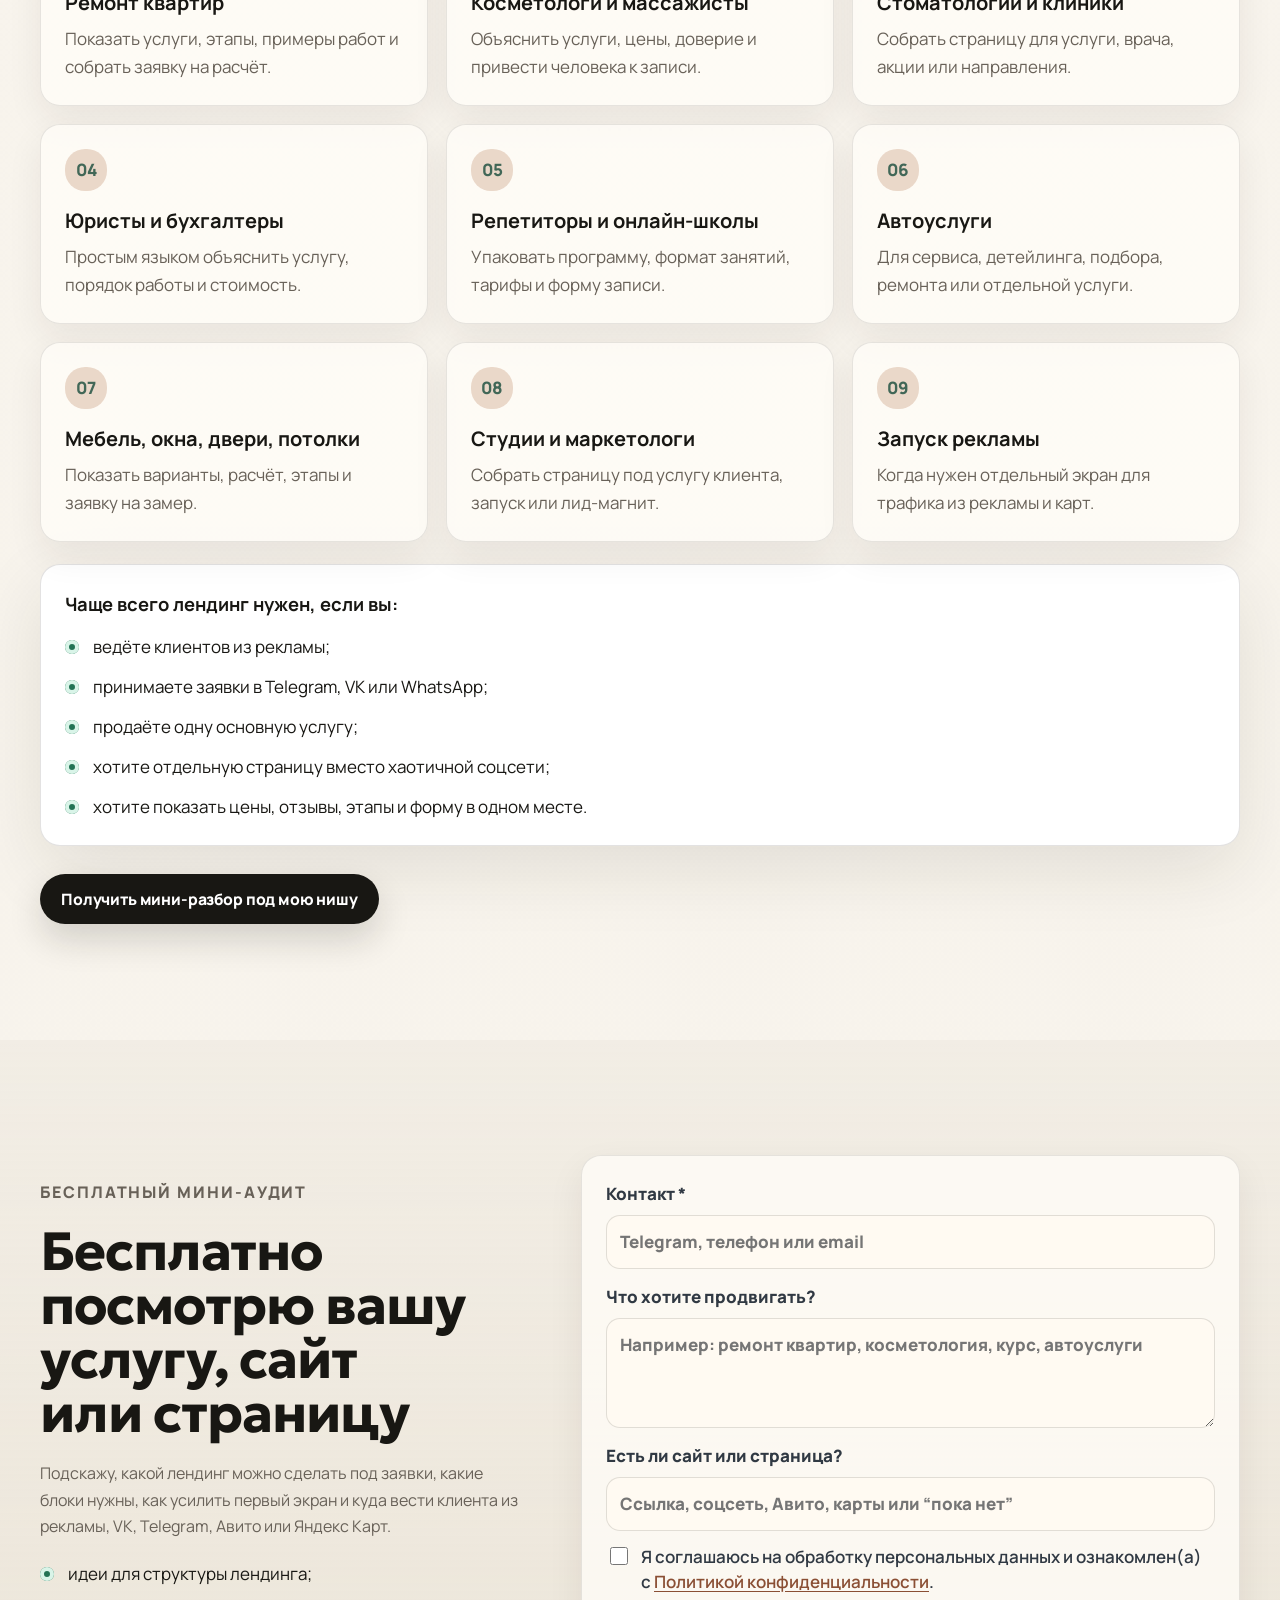
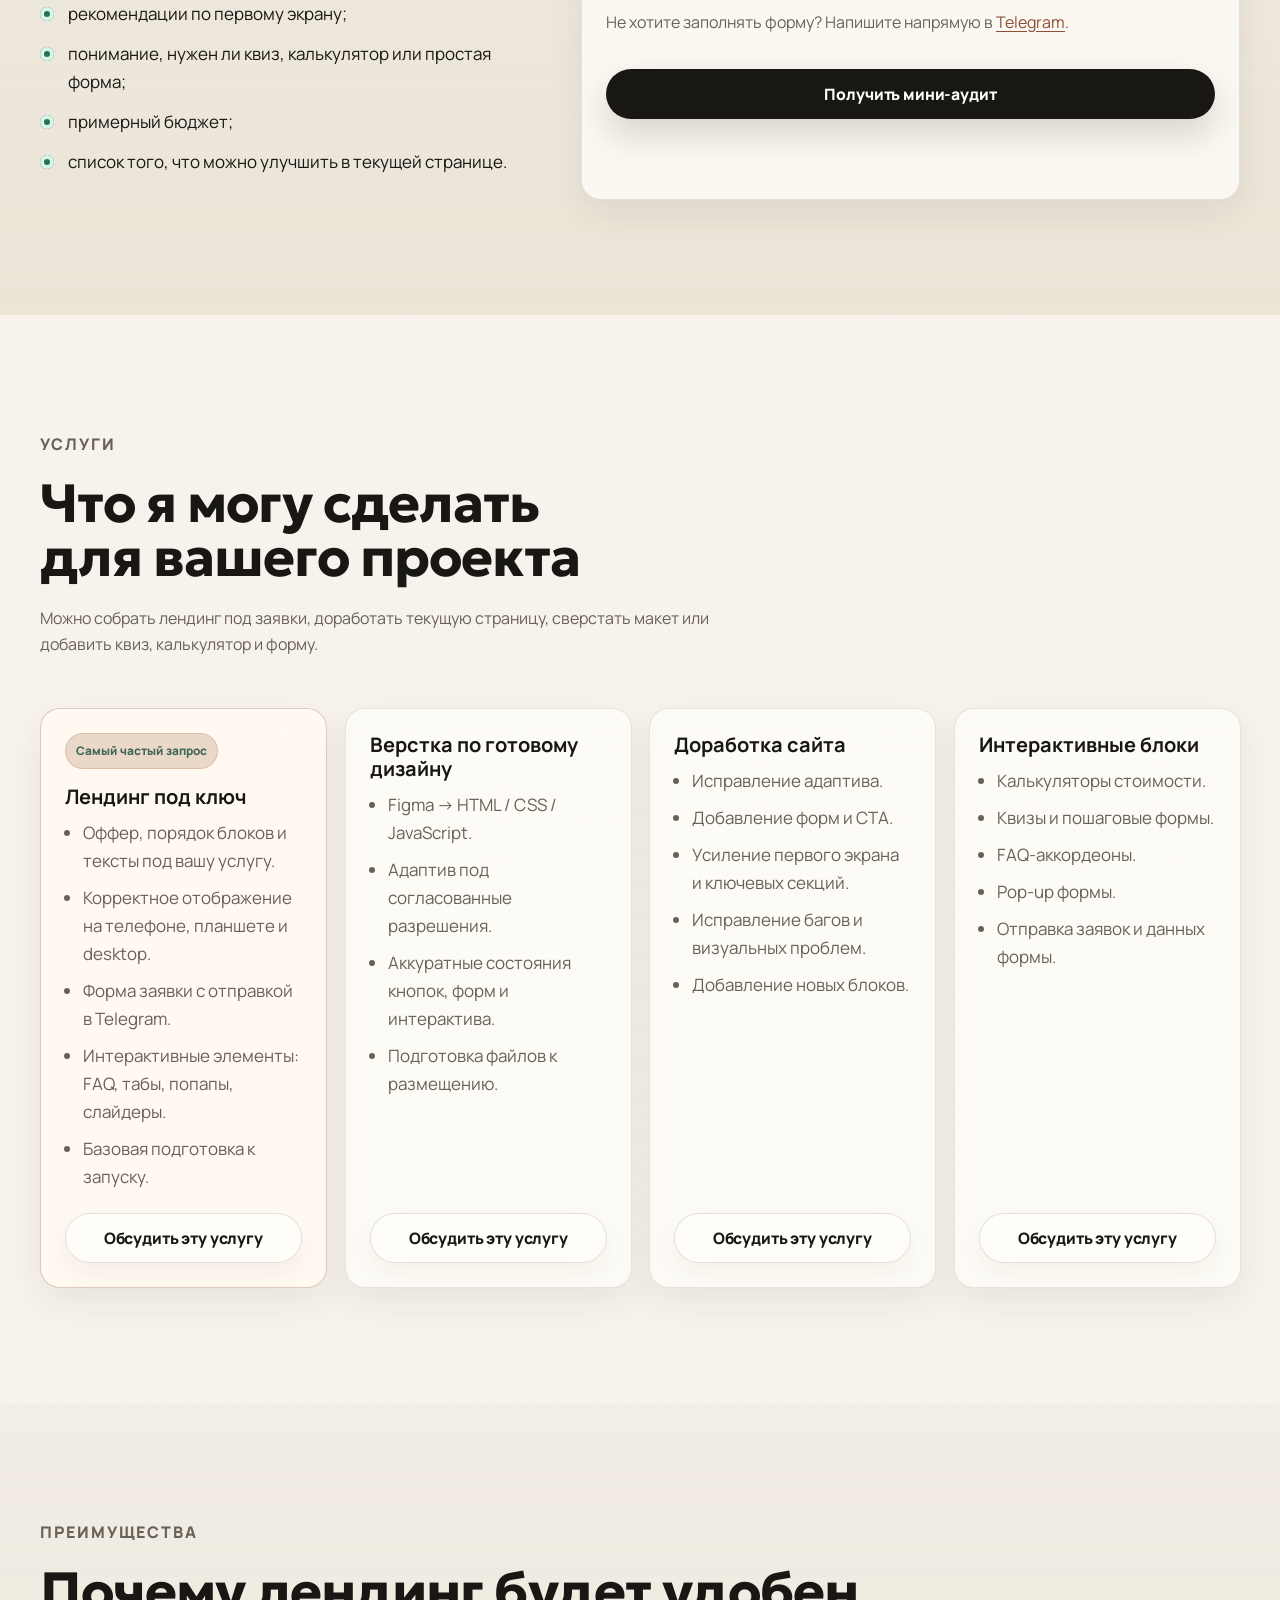
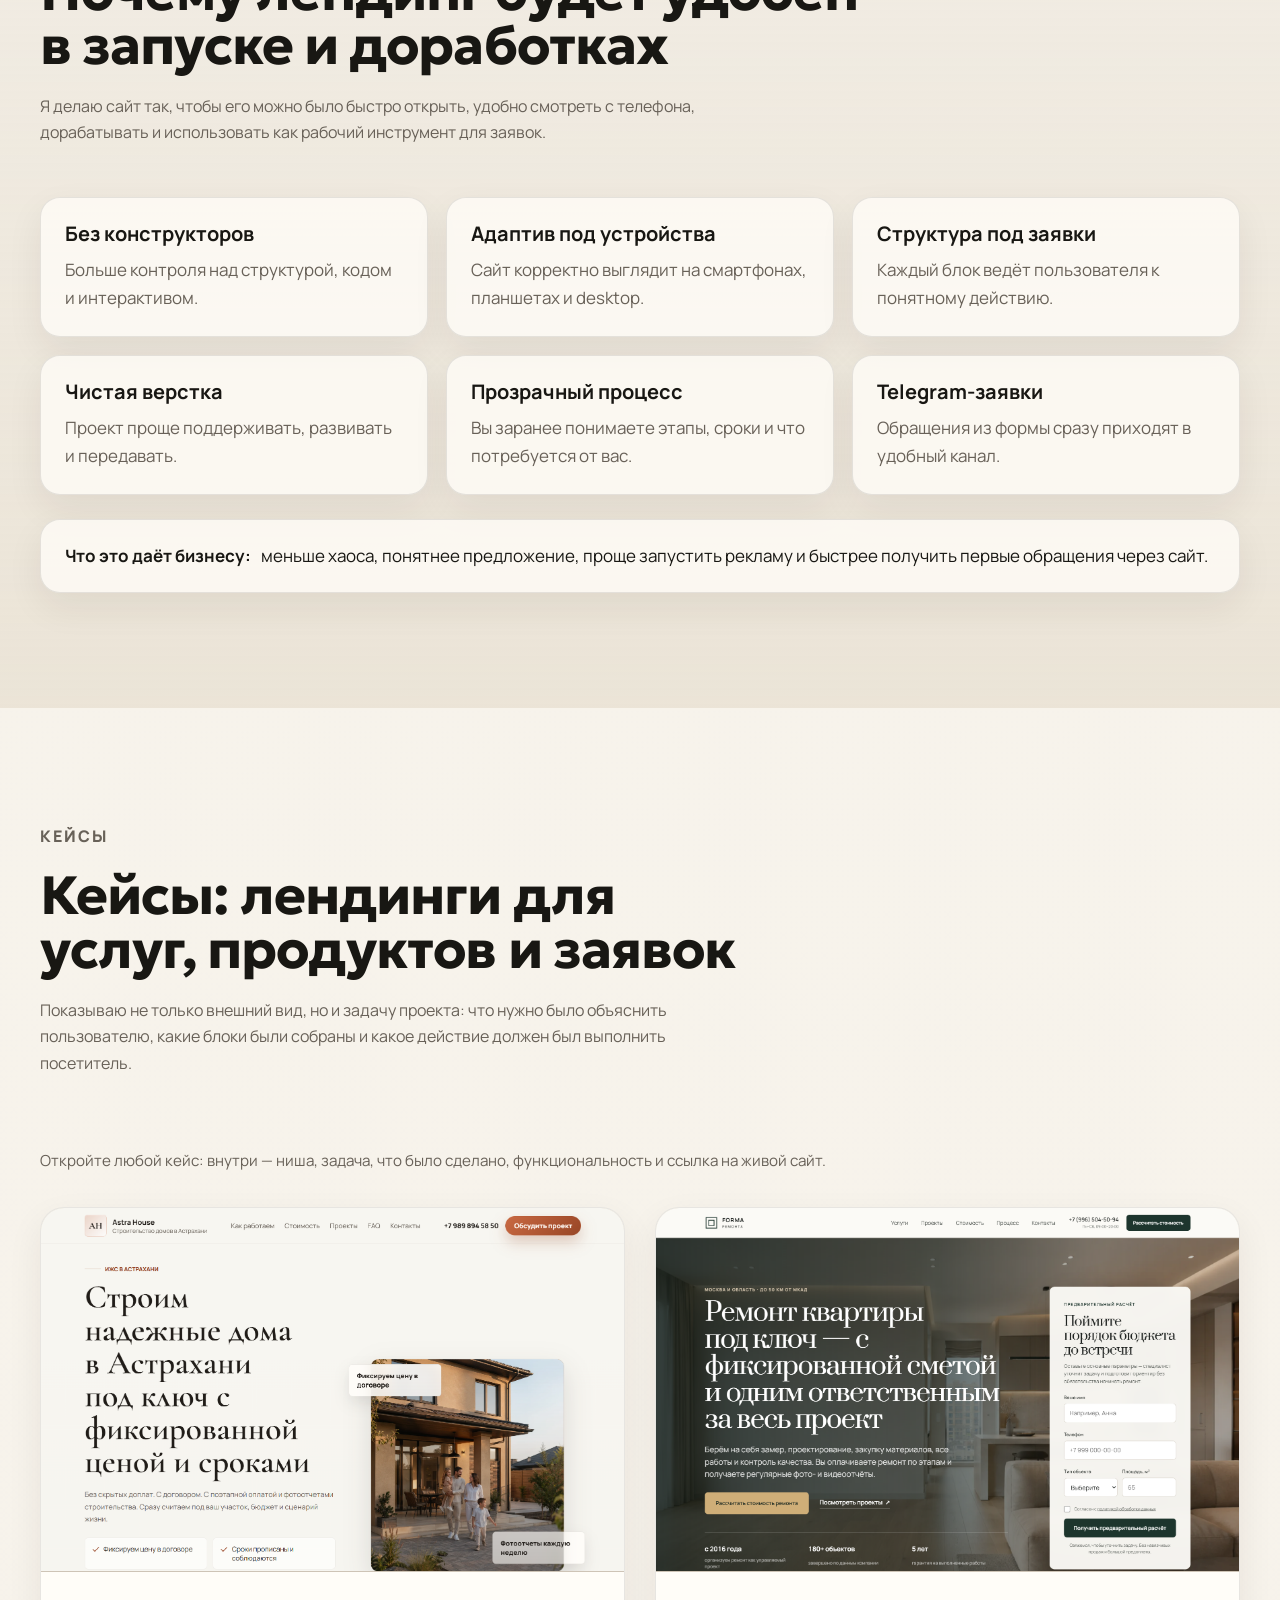
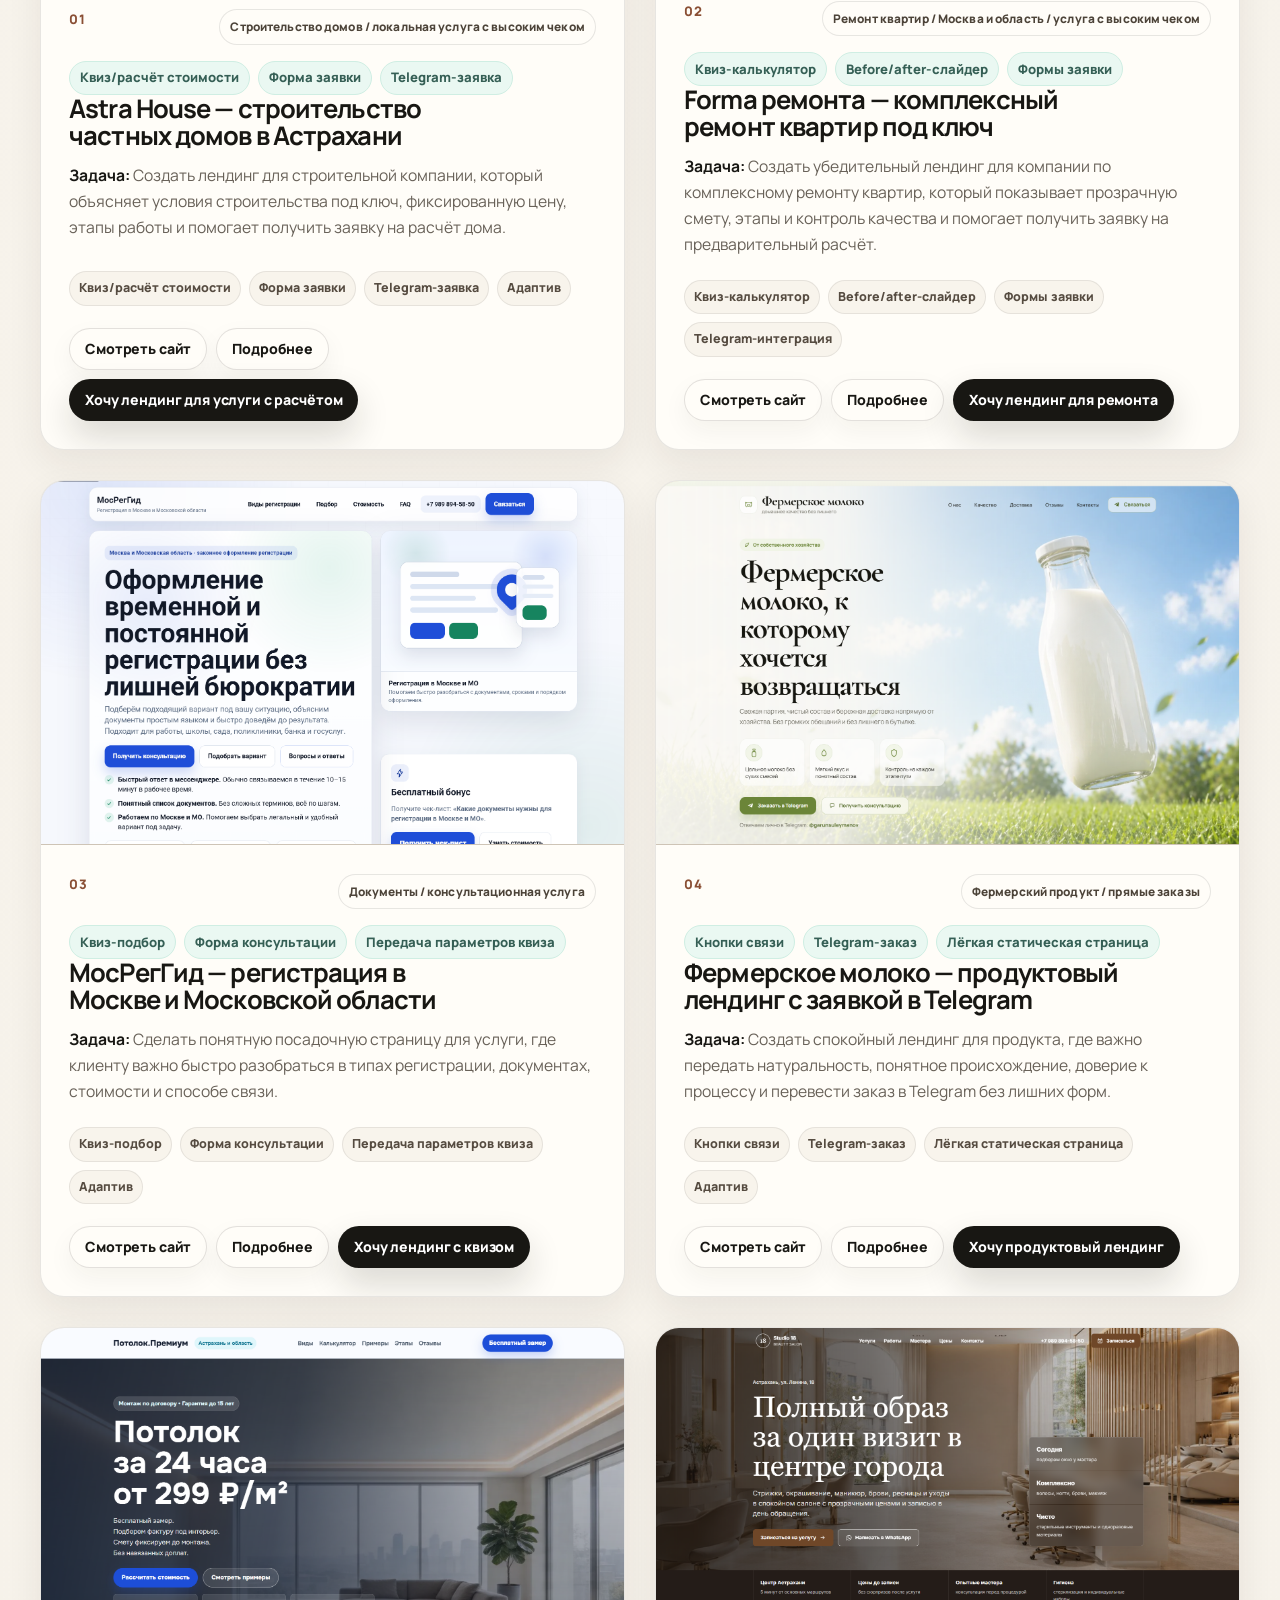
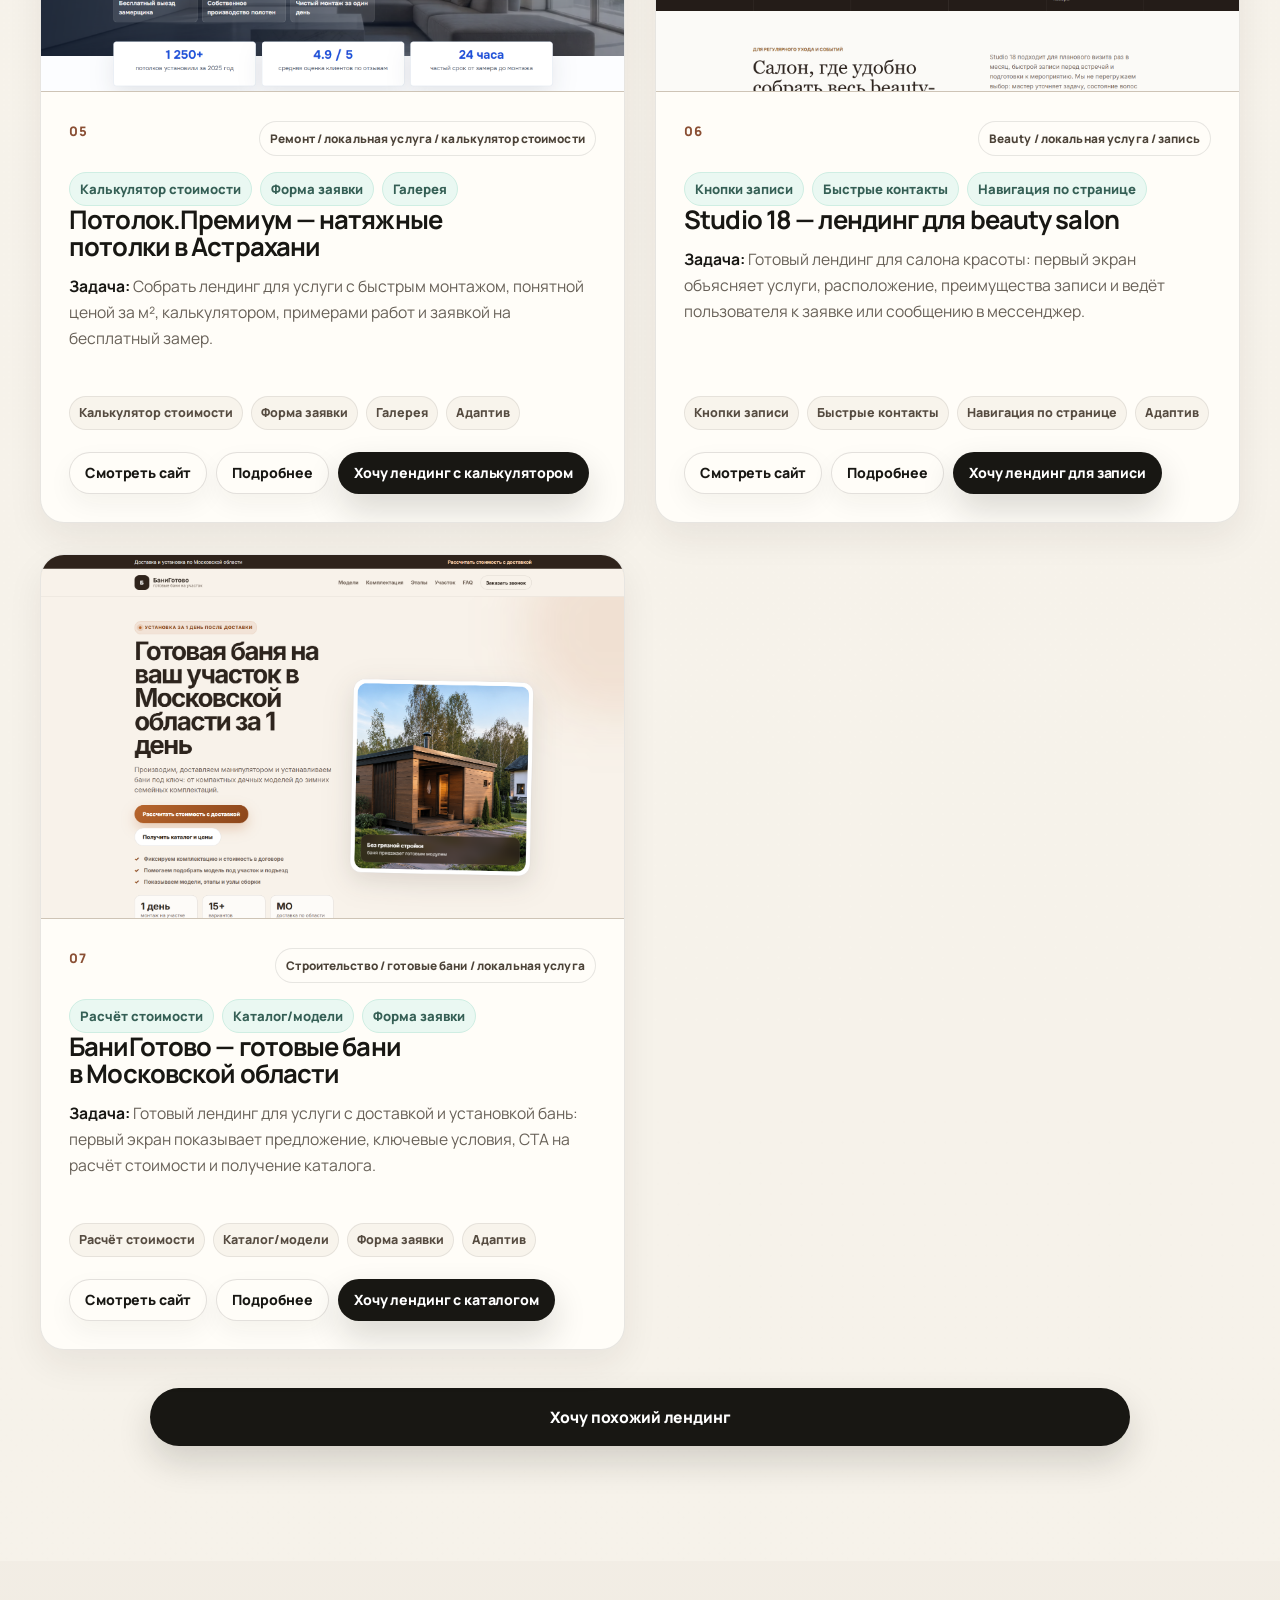
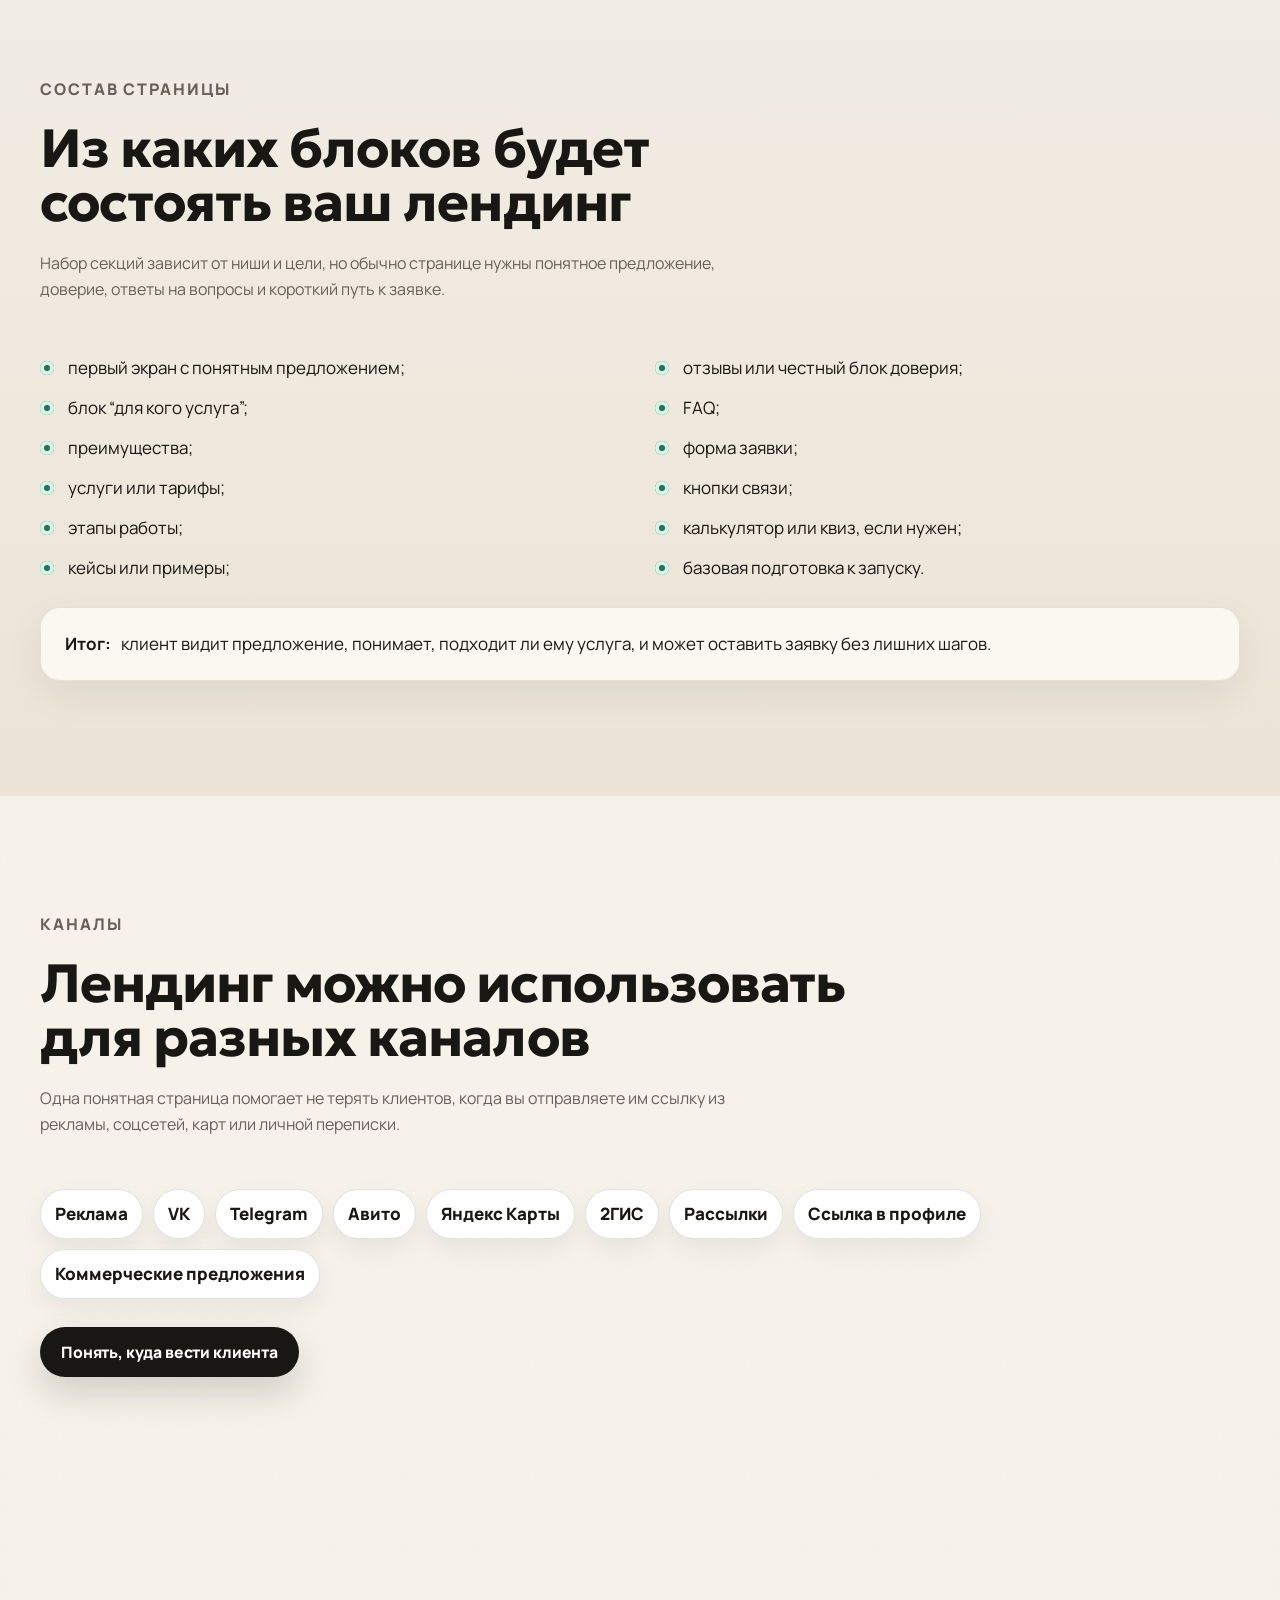
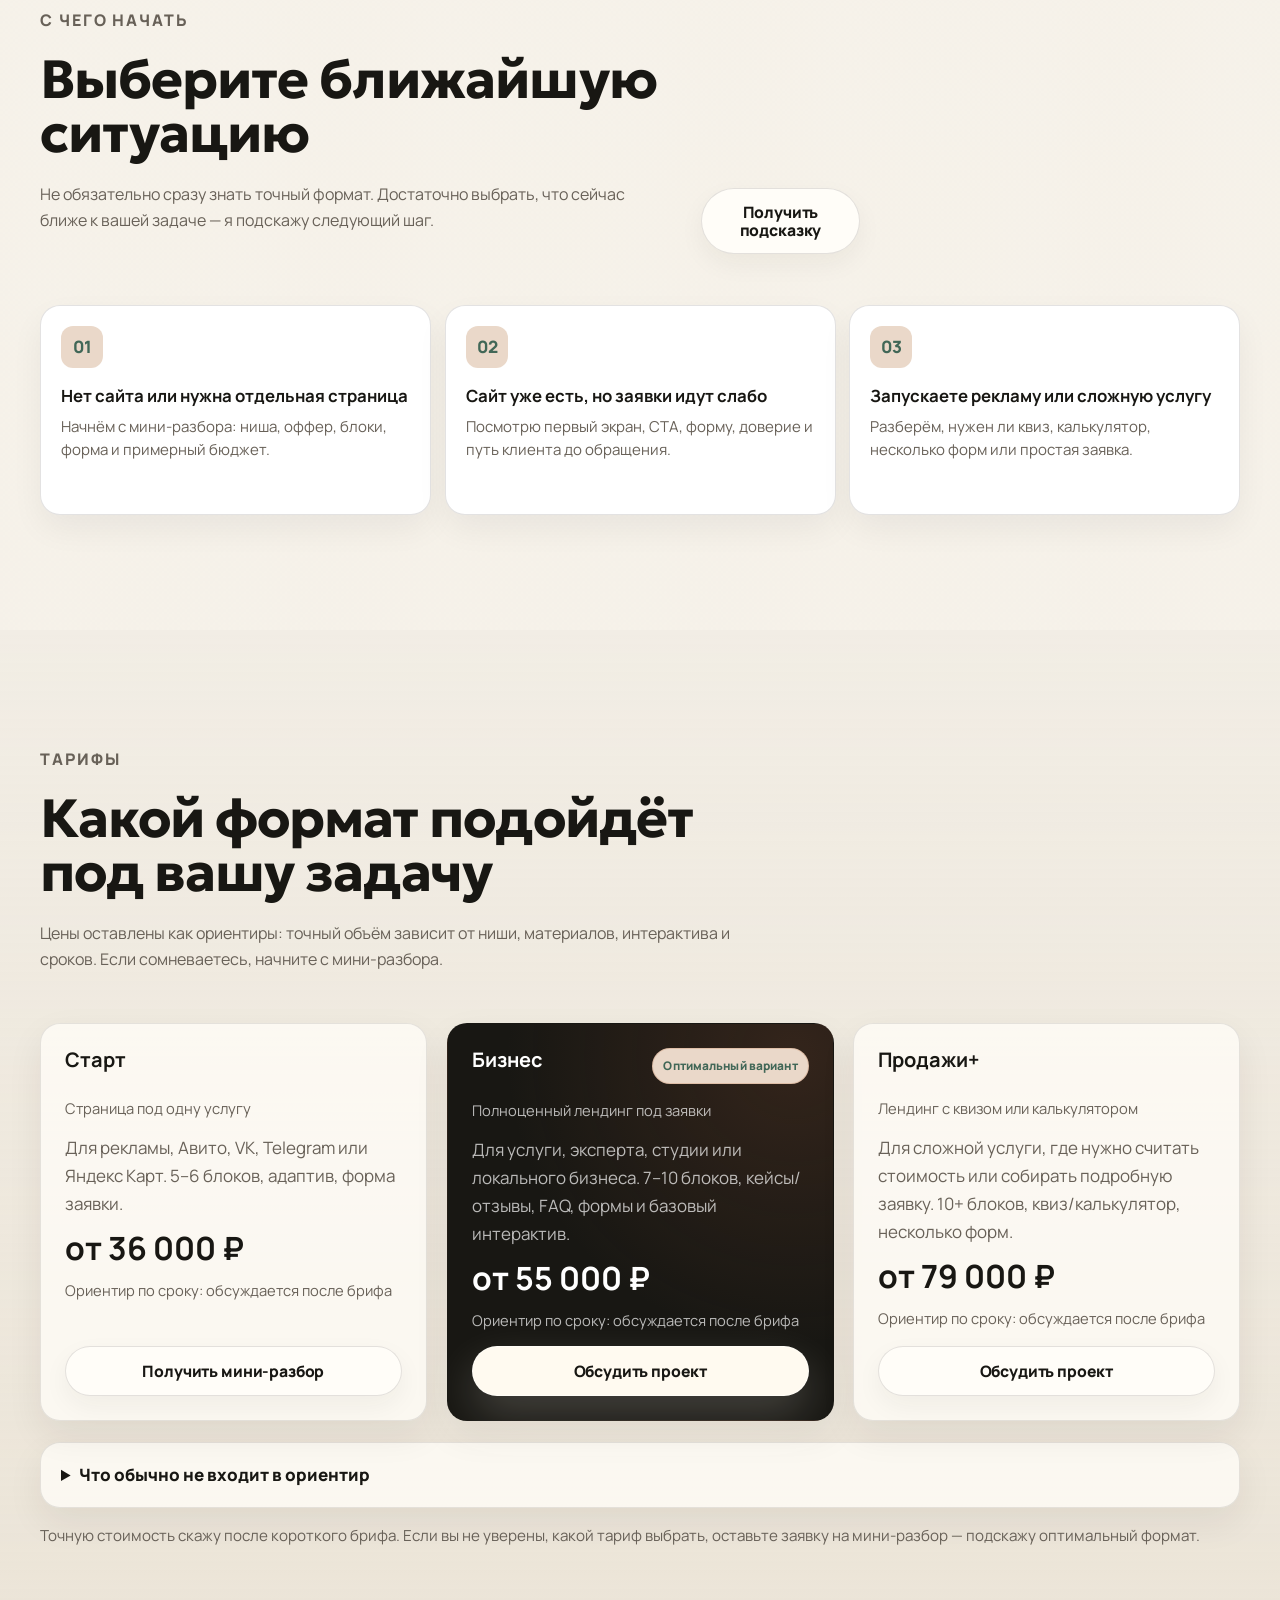
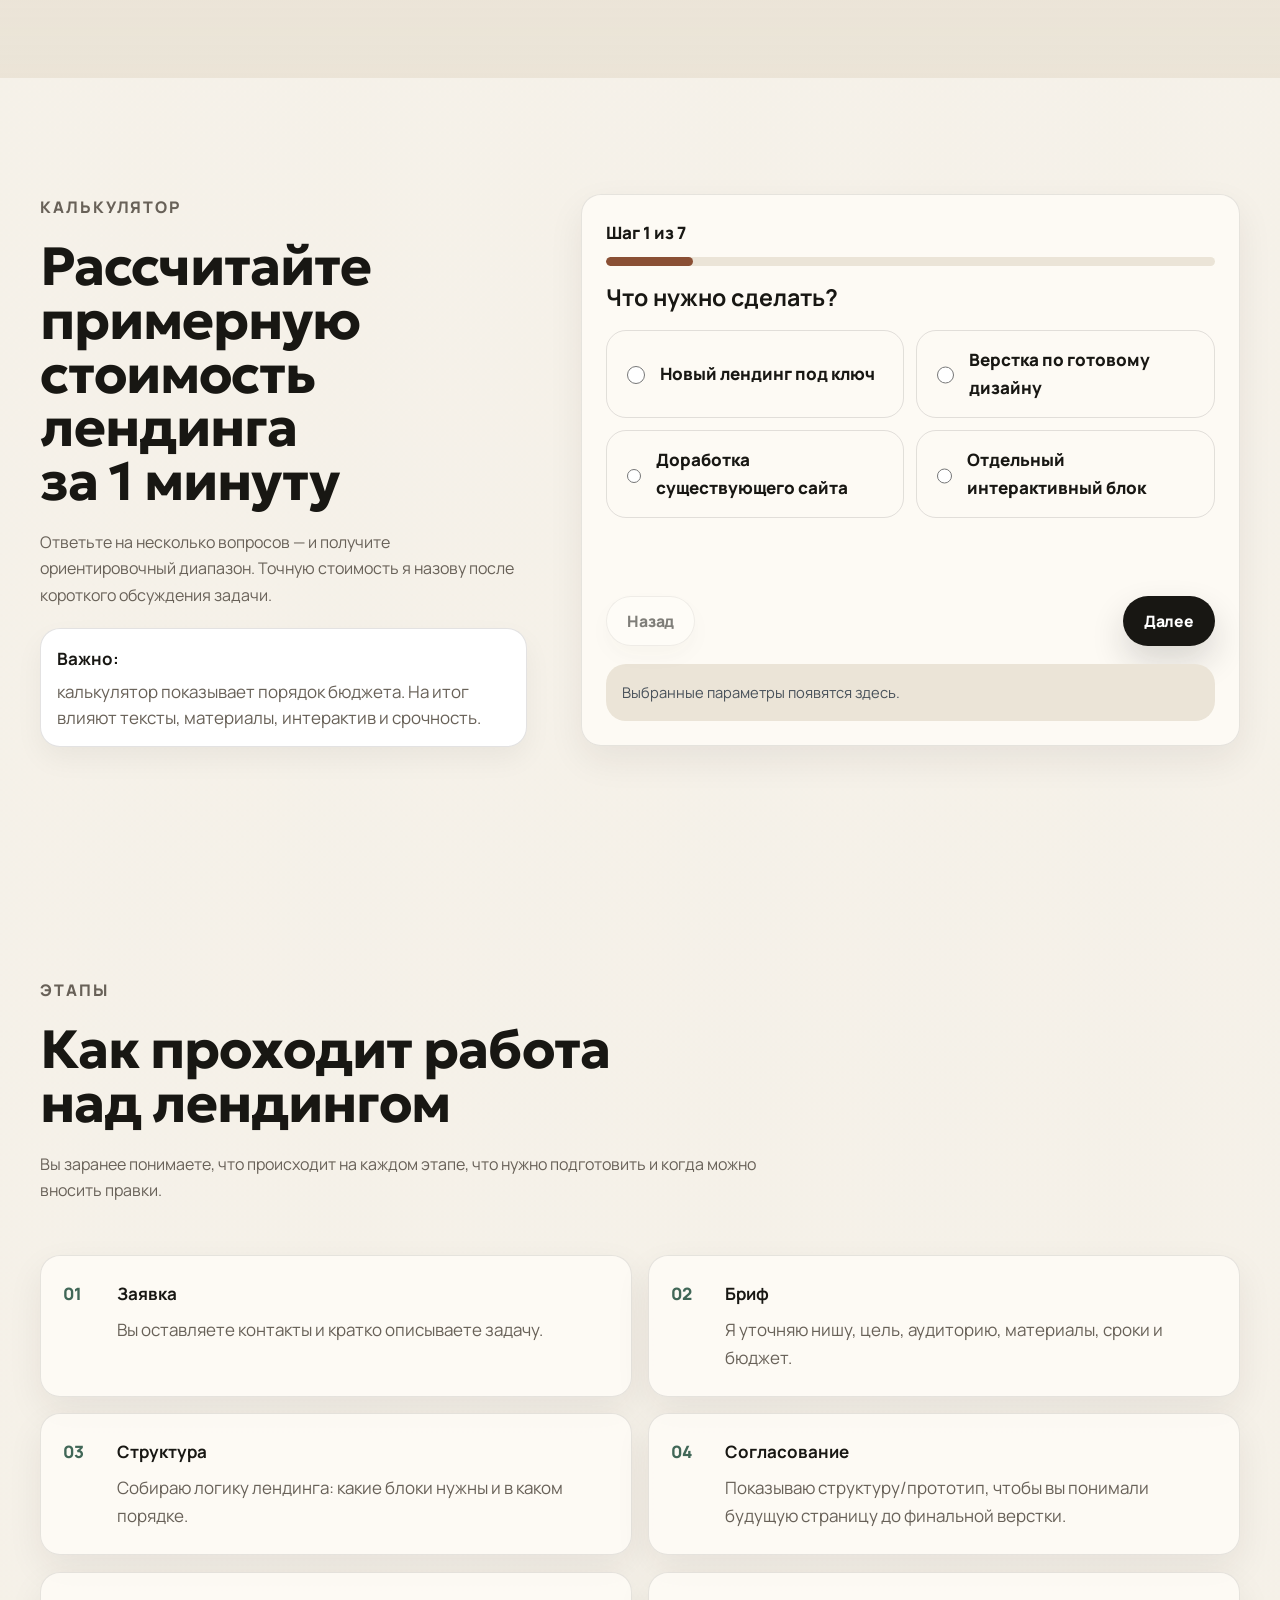
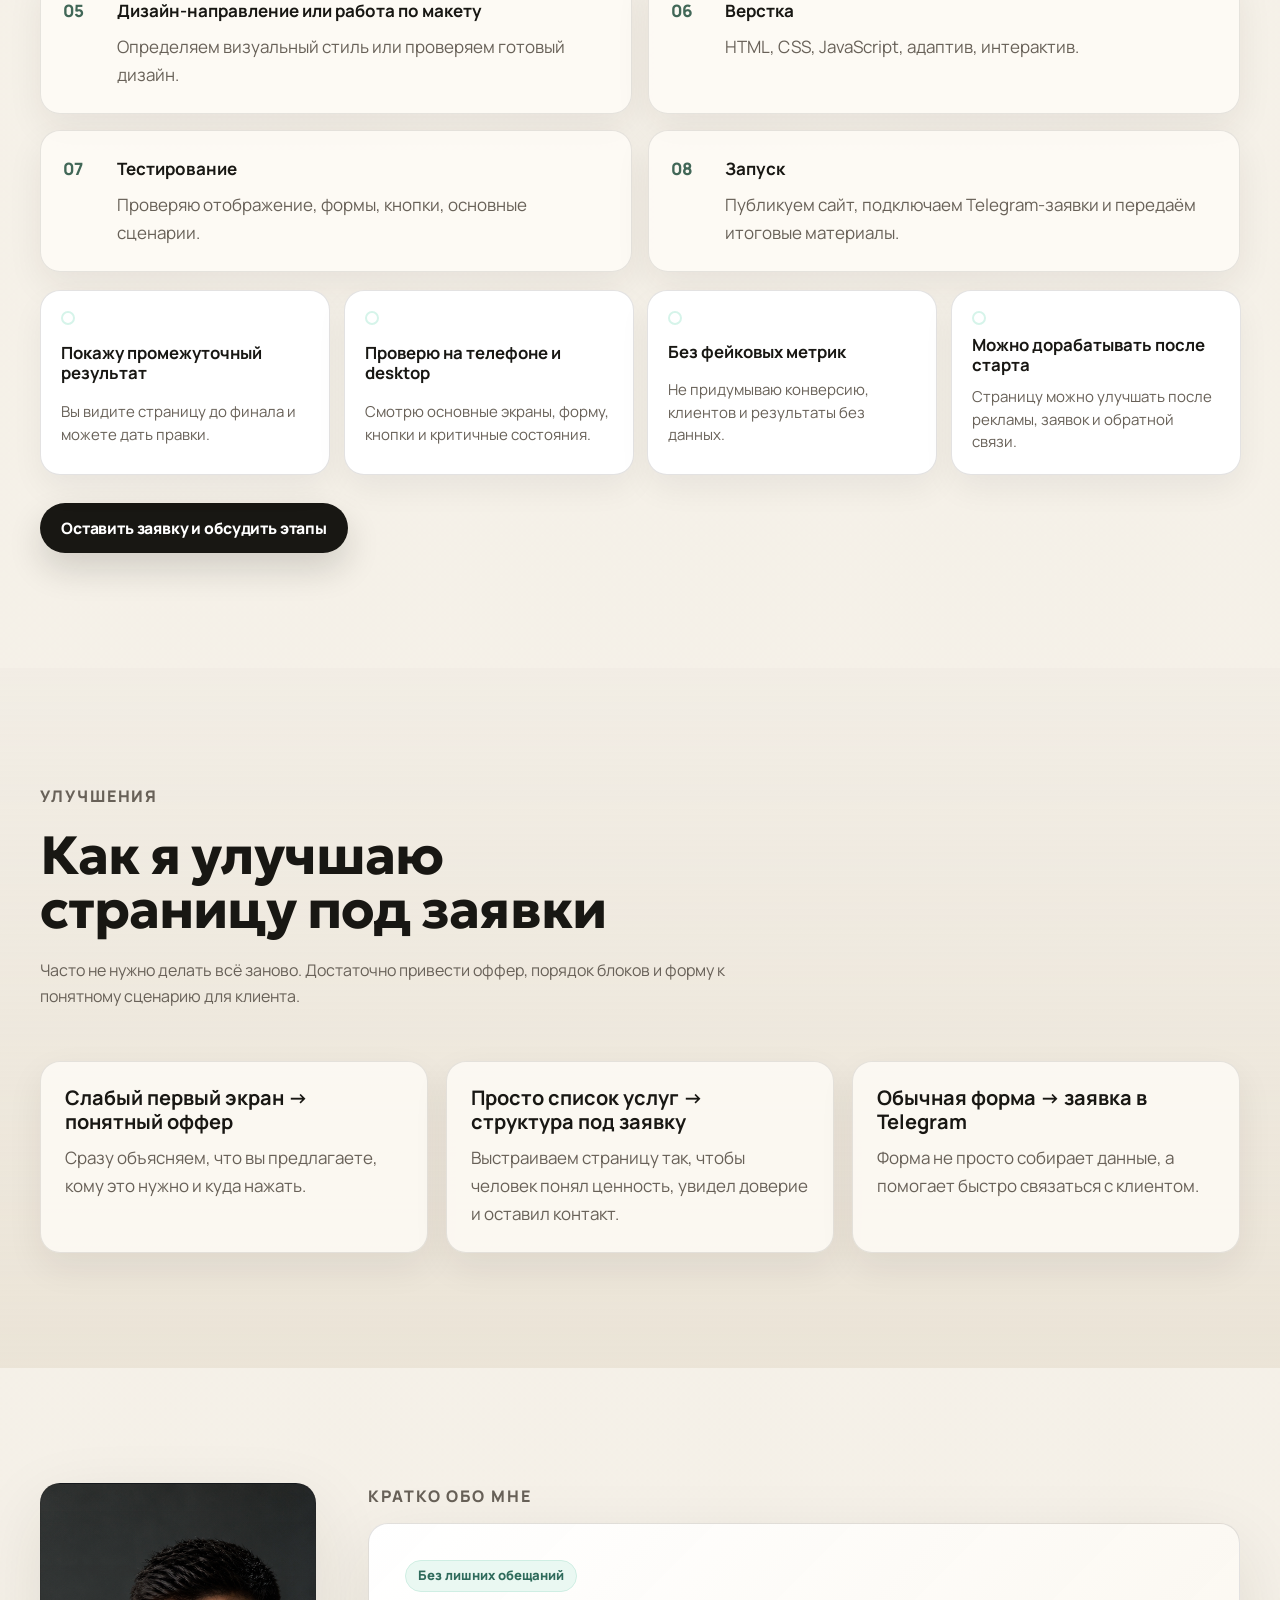
==== commit c41029ff: "change telegram username to new one" ====
--- a/index.html
+++ b/index.html
@@ -84,7 +84,7 @@
 				<div class="header__actions">
 					<a
 						class="header__telegram"
-						href="https://t.me/Garun_mp4"
+						href="https://t.me/garun_web"
 						data-cta="header_telegram"
 						target="_blank"
 						rel="noopener"
@@ -118,7 +118,7 @@
 				<a href="#process">Этапы</a>
 				<a href="#faq">FAQ</a>
 				<a href="#contacts">Контакты</a>
-				<a href="https://t.me/Garun_mp4" data-cta="mobile_telegram"
+				<a href="https://t.me/garun_web" data-cta="mobile_telegram"
 					>Написать в Telegram</a
 				>
 				<a class="btn btn--primary" href="#lead" data-cta="mobile_menu"
@@ -401,7 +401,7 @@
 						>
 						<p class="microcopy">
 							Не хотите заполнять форму? Напишите напрямую в
-							<a href="https://t.me/Garun_mp4" target="_blank" rel="noopener"
+							<a href="https://t.me/garun_web" target="_blank" rel="noopener"
 								>Telegram</a
 							>.
 						</p>
@@ -656,7 +656,10 @@
 								что сейчас ближе к вашей задаче — я подскажу следующий шаг.
 							</p>
 						</div>
-						<a class="btn btn--secondary" href="#mini-audit" data-cta="start_guide"
+						<a
+							class="btn btn--secondary"
+							href="#mini-audit"
+							data-cta="start_guide"
 							>Получить подсказку</a
 						>
 					</div>
@@ -899,15 +902,24 @@
 						</article>
 						<article>
 							<strong>Проверю на телефоне и desktop</strong>
-							<span>Смотрю основные экраны, форму, кнопки и критичные состояния.</span>
+							<span
+								>Смотрю основные экраны, форму, кнопки и критичные
+								состояния.</span
+							>
 						</article>
 						<article>
 							<strong>Без фейковых метрик</strong>
-							<span>Не придумываю конверсию, клиентов и результаты без данных.</span>
+							<span
+								>Не придумываю конверсию, клиентов и результаты без
+								данных.</span
+							>
 						</article>
 						<article>
 							<strong>Можно дорабатывать после старта</strong>
-							<span>Страницу можно улучшать после рекламы, заявок и обратной связи.</span>
+							<span
+								>Страницу можно улучшать после рекламы, заявок и обратной
+								связи.</span
+							>
 						</article>
 					</div>
 					<div class="section-cta">
@@ -974,8 +986,8 @@
 							<div class="about-copy-card__body">
 								<p>
 									Я не обещаю магические продажи. Моя задача — собрать понятный,
-									быстрый и аккуратный лендинг, который можно отправлять клиентам,
-									запускать в рекламу и улучшать после старта.
+									быстрый и аккуратный лендинг, который можно отправлять
+									клиентам, запускать в рекламу и улучшать после старта.
 								</p>
 								<p>
 									Работаю онлайн. Если проект делается без конструктора, собираю
@@ -1010,8 +1022,8 @@
 						<h2>Доказательства вместо громких обещаний</h2>
 						<p>
 							Пока собираю первые отзывы — поэтому подробно показываю процесс,
-							структуру и результат. Можно начать с небольшой задачи:
-							доработка, первый экран, форма или мини-лендинг.
+							структуру и результат. Можно начать с небольшой задачи: доработка,
+							первый экран, форма или мини-лендинг.
 						</p>
 					</div>
 					<div class="grid grid--3">
@@ -1249,9 +1261,7 @@
 			<section class="section final-cta" id="final" data-section>
 				<div class="container final-cta__inner">
 					<div>
-						<h2>
-							Хотите понять, какой лендинг нужен под вашу услугу?
-						</h2>
+						<h2>Хотите понять, какой лендинг нужен под вашу услугу?</h2>
 						<p>
 							Опишите задачу — я подскажу формат, примерный бюджет, нужные блоки
 							и куда вести клиента из рекламы, соцсетей или карт.
@@ -1261,7 +1271,10 @@
 						</p>
 					</div>
 					<div class="final-cta__actions">
-						<a class="btn btn--light" href="#mini-audit" data-cta="final_mini_audit"
+						<a
+							class="btn btn--light"
+							href="#mini-audit"
+							data-cta="final_mini_audit"
 							>Получить мини-разбор</a
 						>
 						<a
@@ -1272,7 +1285,7 @@
 						>
 						<a
 							class="btn btn--secondary-dark"
-							href="https://t.me/Garun_mp4"
+							href="https://t.me/garun_web"
 							data-cta="final_telegram"
 							target="_blank"
 							rel="noopener"
@@ -1293,7 +1306,7 @@
 						</p>
 						<p class="microcopy">
 							Не хотите заполнять форму? Напишите напрямую в
-							<a href="https://t.me/Garun_mp4" target="_blank" rel="noopener"
+							<a href="https://t.me/garun_web" target="_blank" rel="noopener"
 								>Telegram</a
 							>.
 						</p>
@@ -1305,7 +1318,11 @@
 							>
 								Нужен лендинг
 							</button>
-							<button type="button" data-prefill="service_type" data-value="Доработка">
+							<button
+								type="button"
+								data-prefill="service_type"
+								data-value="Доработка"
+							>
 								Хочу доработать сайт
 							</button>
 							<button
@@ -1328,7 +1345,10 @@
 							<ul>
 								<li>какую услугу хотите продвигать;</li>
 								<li>есть ли сайт, соцсеть или пример;</li>
-								<li>куда хотите вести клиентов: реклама, VK, Telegram, Авито или карты.</li>
+								<li>
+									куда хотите вести клиентов: реклама, VK, Telegram, Авито или
+									карты.
+								</li>
 							</ul>
 							<span>Можно коротко: ниша + ссылка + удобный контакт.</span>
 						</div>
@@ -1455,7 +1475,7 @@
 				</nav>
 				<address>
 					<a href="#mini-audit">Получить мини-разбор</a>
-					<a href="https://t.me/Garun_mp4" target="_blank" rel="noopener"
+					<a href="https://t.me/garun_web" target="_blank" rel="noopener"
 						>Написать в Telegram</a
 					>
 					<span>Связь: Telegram, телефон или email через форму</span>
